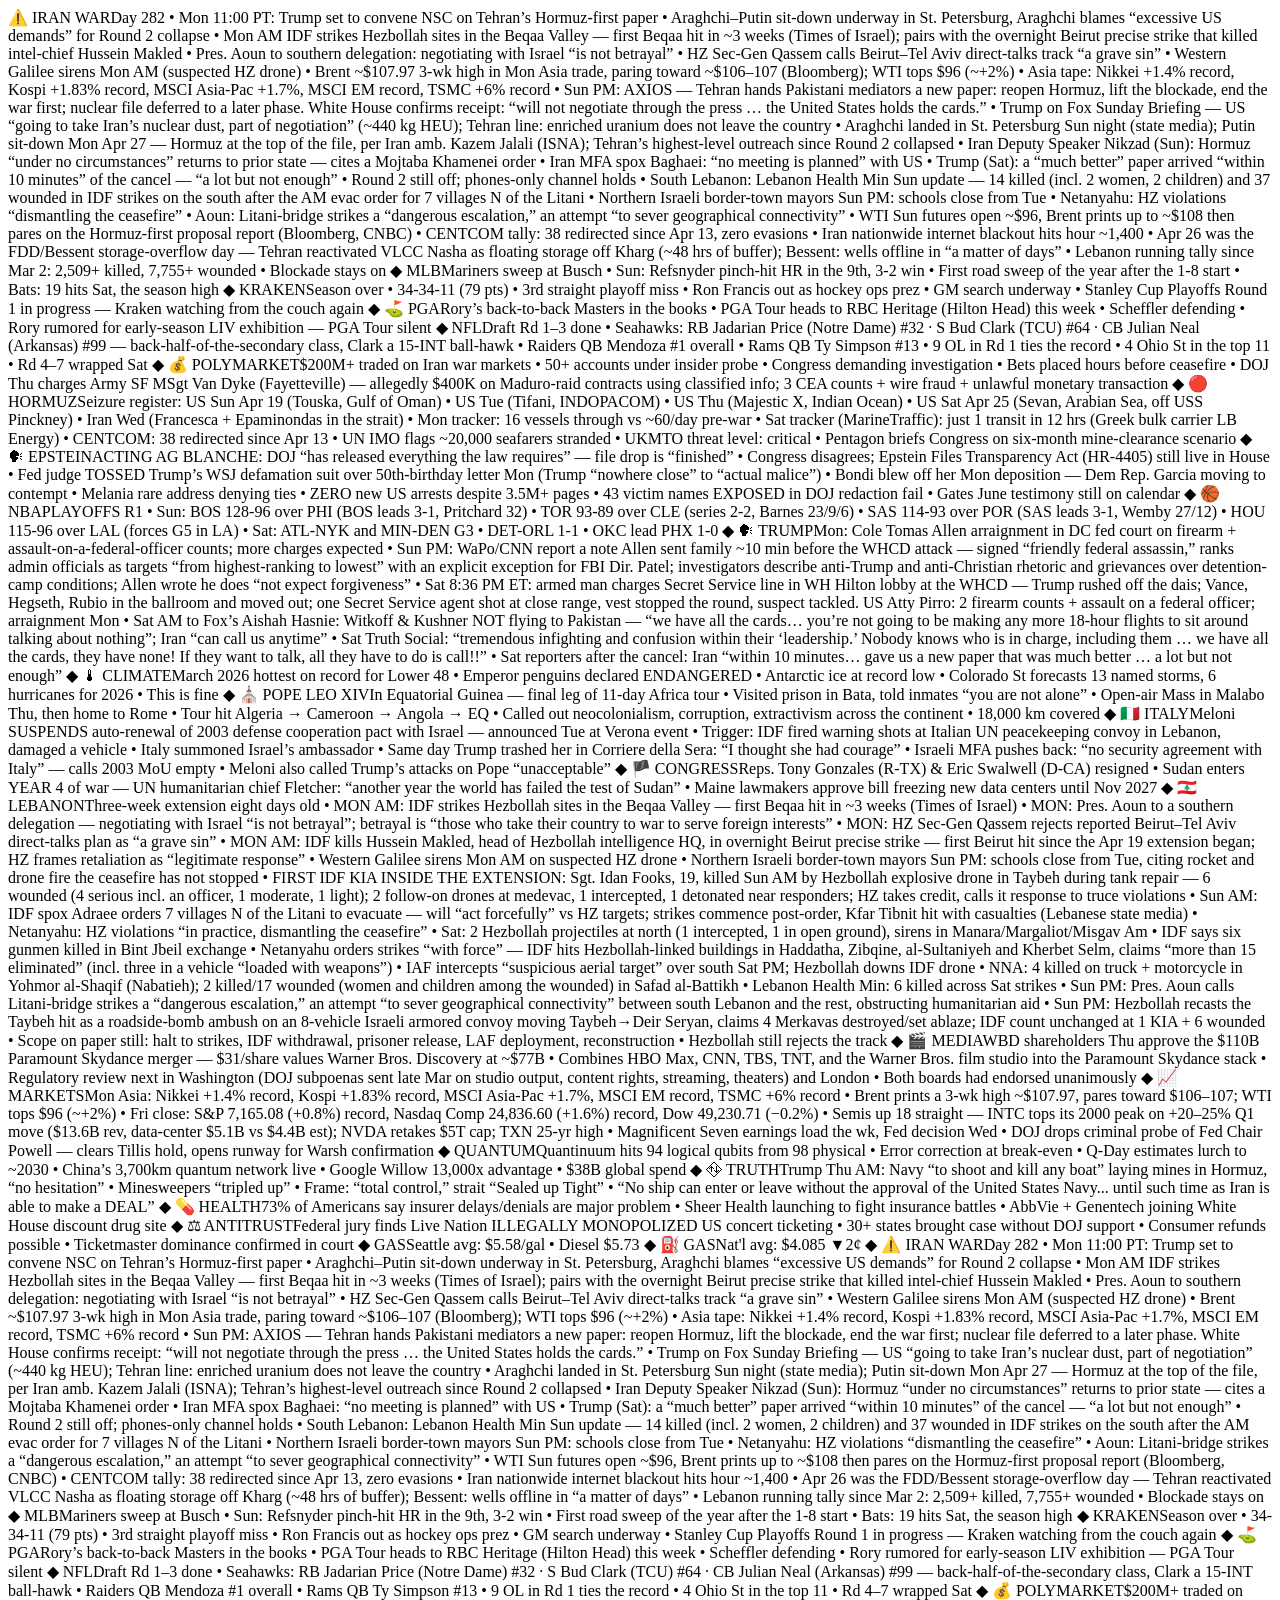
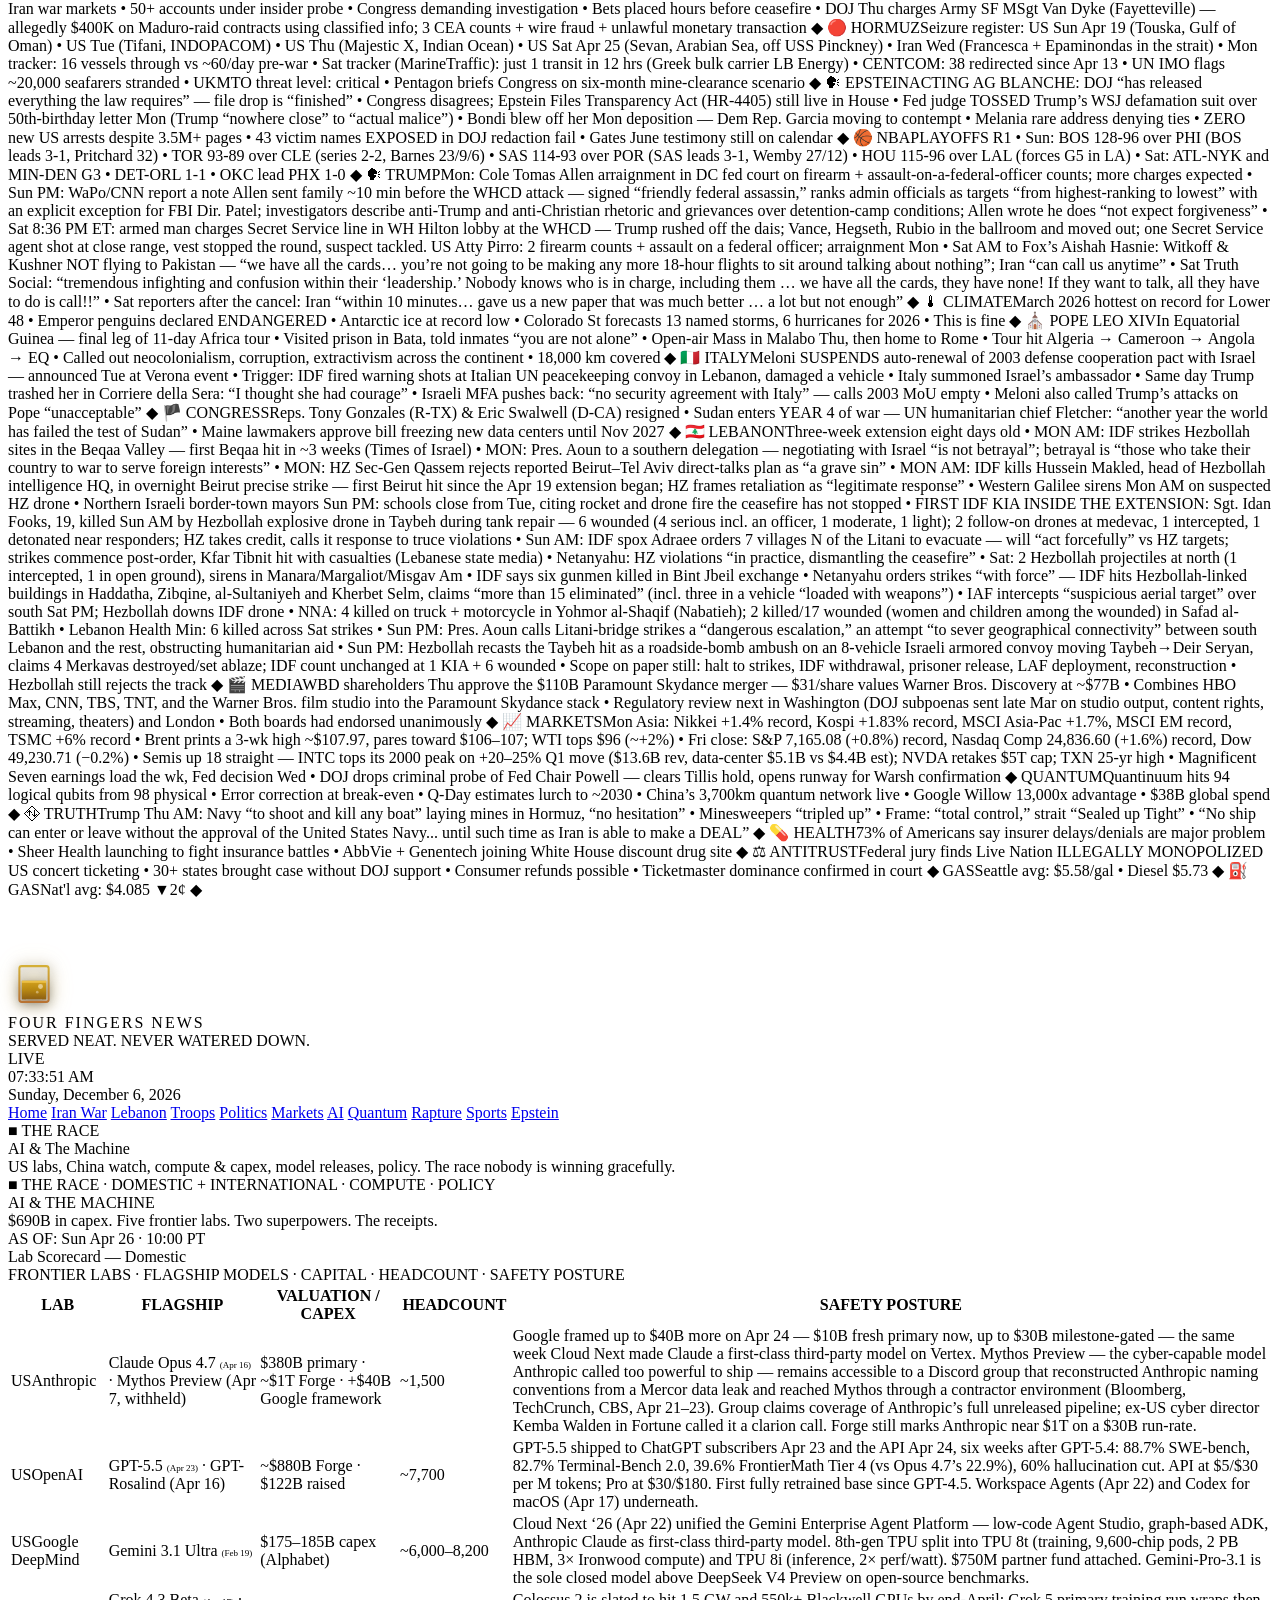
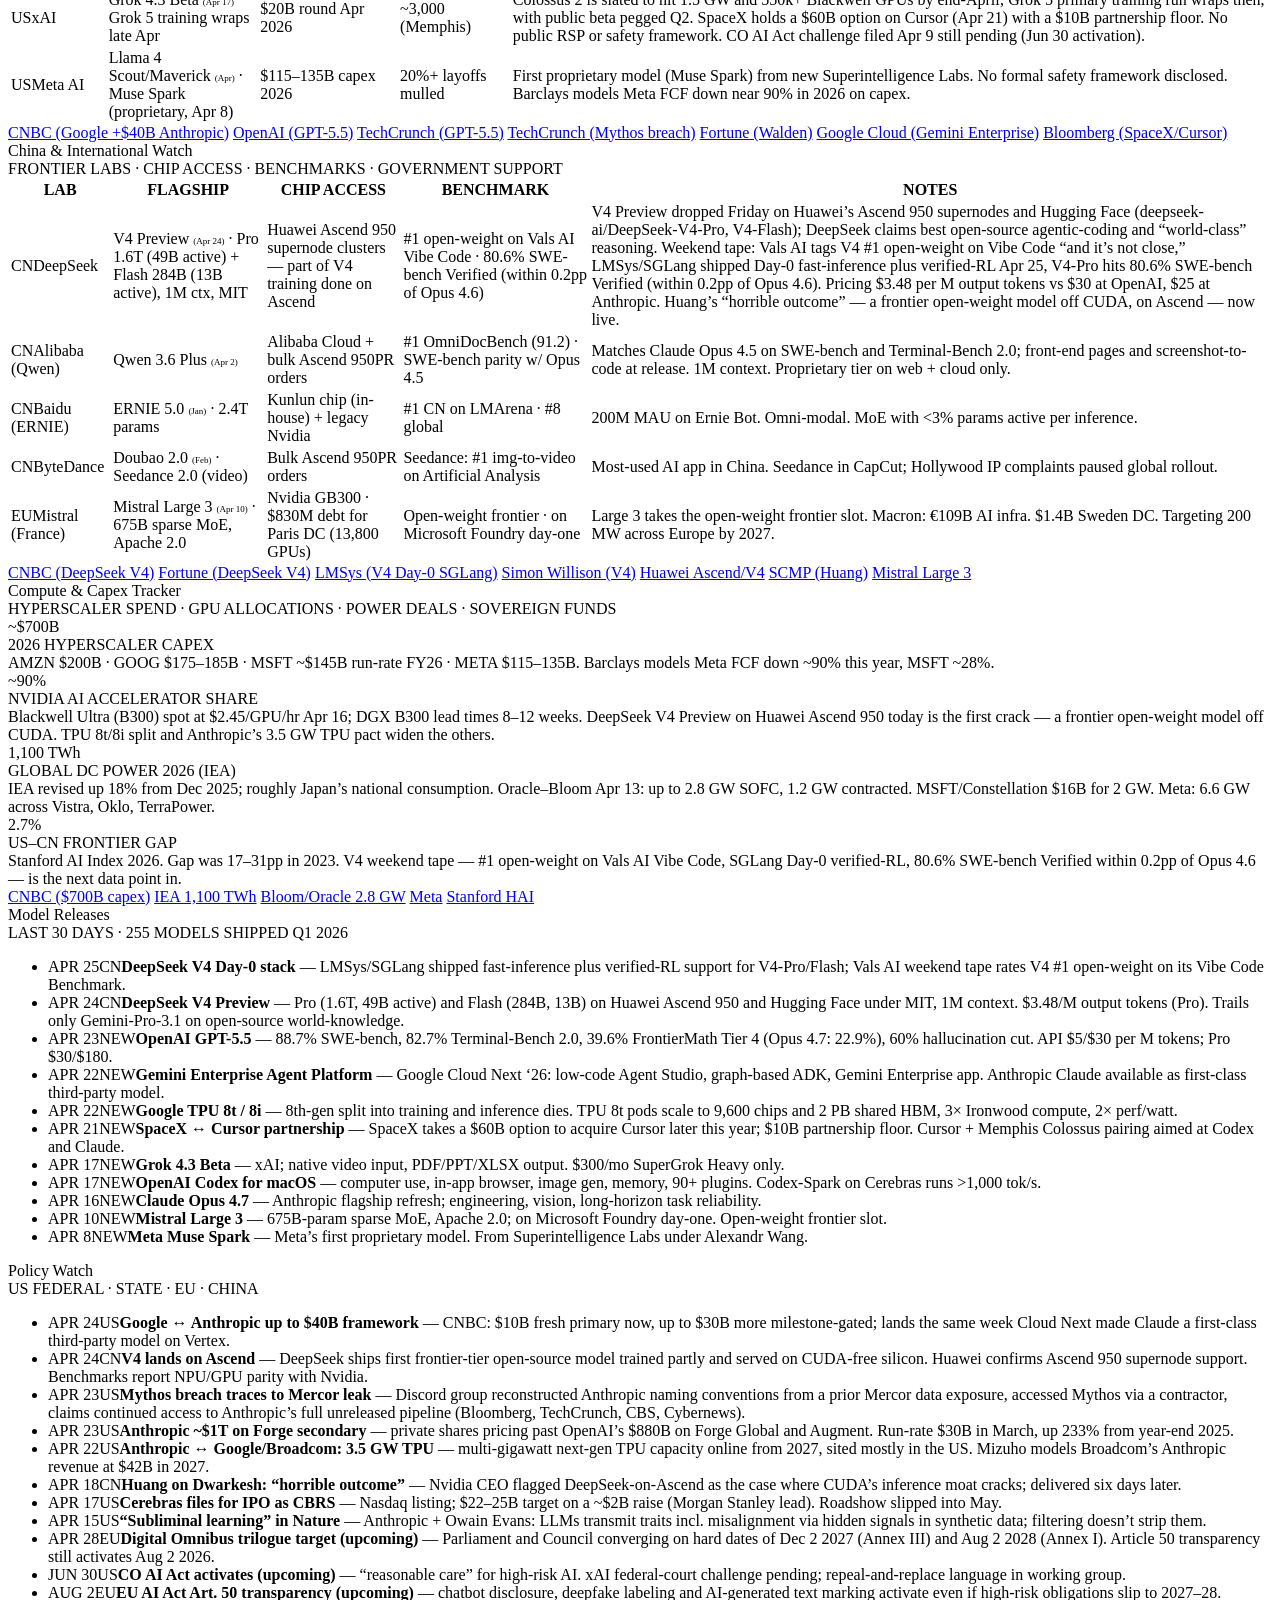
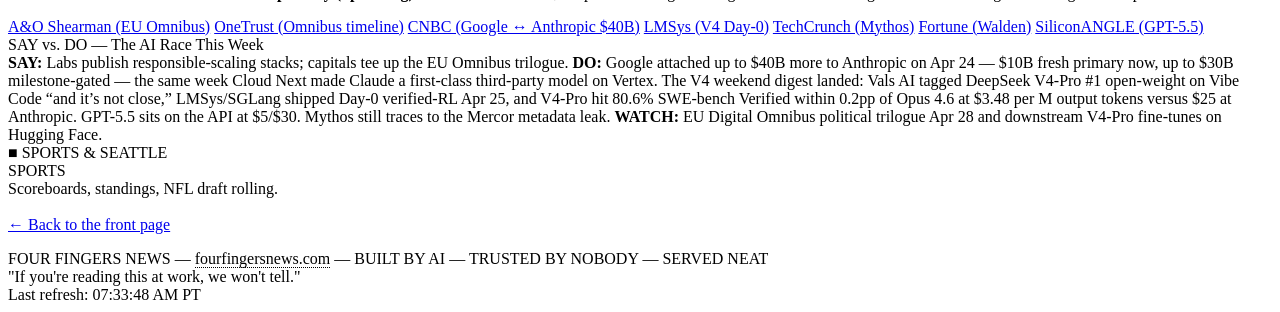
==== ai.html @ 8558b7ab "Add AI & The Machine page" ====
<!DOCTYPE html>
<html lang="en">
<head>
<meta charset="UTF-8">
<meta name="viewport" content="width=device-width, initial-scale=1.0">
<title>AI &amp; The Machine &mdash; Four Fingers News</title>
<meta name="description" content="AI tracker: US lab scorecard, China watch, compute & capex, model releases and policy.">
<meta name="theme-color" content="#0f1419">
<link rel="canonical" href="https://fourfingersnews.com/">
<meta property="og:type" content="website">
<meta property="og:site_name" content="Four Fingers News">
<meta property="og:title" content="AI &amp; The Machine &mdash; Four Fingers News">
<meta property="og:description" content="AI tracker: US lab scorecard, China watch, compute & capex, model releases and policy.">
<meta property="og:url" content="https://fourfingersnews.com/">
<meta name="twitter:card" content="summary_large_image">
<meta name="twitter:title" content="AI &amp; The Machine &mdash; Four Fingers News">
<meta name="twitter:description" content="AI tracker: US lab scorecard, China watch, compute & capex, model releases and policy.">
<link rel="icon" href="data:image/svg+xml,%3Csvg xmlns='http://www.w3.org/2000/svg' viewBox='0 0 64 64'%3E%3Crect x='14' y='10' width='36' height='44' rx='3' ry='3' fill='none' stroke='%23d4af37' stroke-width='3'/%3E%3Crect x='17' y='28' width='30' height='23' fill='%23b8860b' opacity='0.95'/%3E%3Crect x='17' y='28' width='30' height='3' fill='%23d4a017' opacity='0.9'/%3E%3Ccircle cx='40' cy='34' r='3' fill='%23fff8e7' opacity='0.55'/%3E%3C/svg%3E">
<link rel="stylesheet" href="assets/style.css">
</head>
<body class="light-mode">

<div class="chyron" id="chyronBar">
  <div class="chyron-track" id="chyronTrack">
    <span class="chyron-item"><span class="chyron-label">&#9888;&#65039; IRAN WAR</span>Day <span class="iran-day-count">59</span> &bull; Mon 11:00 PT: Trump set to convene NSC on Tehran&rsquo;s Hormuz-first paper &bull; Araghchi&ndash;Putin sit-down underway in St. Petersburg, Araghchi blames &ldquo;excessive US demands&rdquo; for Round 2 collapse &bull; Mon AM IDF strikes Hezbollah sites in the Beqaa Valley &mdash; first Beqaa hit in ~3 weeks (Times of Israel); pairs with the overnight Beirut precise strike that killed intel-chief Hussein Makled &bull; Pres. Aoun to southern delegation: negotiating with Israel &ldquo;is not betrayal&rdquo; &bull; HZ Sec-Gen Qassem calls Beirut&ndash;Tel Aviv direct-talks track &ldquo;a grave sin&rdquo; &bull; Western Galilee sirens Mon AM (suspected HZ drone) &bull; Brent ~$107.97 3-wk high in Mon Asia trade, paring toward ~$106&ndash;107 (Bloomberg); WTI tops $96 (~+2%) &bull; Asia tape: Nikkei +1.4% record, Kospi +1.83% record, MSCI Asia-Pac +1.7%, MSCI EM record, TSMC +6% record &bull; Sun PM: AXIOS &mdash; Tehran hands Pakistani mediators a new paper: reopen Hormuz, lift the blockade, end the war first; nuclear file deferred to a later phase. White House confirms receipt: &ldquo;will not negotiate through the press &hellip; the United States holds the cards.&rdquo; &bull; Trump on Fox Sunday Briefing &mdash; US &ldquo;going to take Iran&rsquo;s nuclear dust, part of negotiation&rdquo; (~440 kg HEU); Tehran line: enriched uranium does not leave the country &bull; Araghchi landed in St. Petersburg Sun night (state media); Putin sit-down Mon Apr 27 &mdash; Hormuz at the top of the file, per Iran amb. Kazem Jalali (ISNA); Tehran&rsquo;s highest-level outreach since Round 2 collapsed &bull; Iran Deputy Speaker Nikzad (Sun): Hormuz &ldquo;under no circumstances&rdquo; returns to prior state &mdash; cites a Mojtaba Khamenei order &bull; Iran MFA spox Baghaei: &ldquo;no meeting is planned&rdquo; with US &bull; Trump (Sat): a &ldquo;much better&rdquo; paper arrived &ldquo;within 10 minutes&rdquo; of the cancel &mdash; &ldquo;a lot but not enough&rdquo; &bull; Round 2 still off; phones-only channel holds &bull; South Lebanon: Lebanon Health Min Sun update &mdash; 14 killed (incl. 2 women, 2 children) and 37 wounded in IDF strikes on the south after the AM evac order for 7 villages N of the Litani &bull; Northern Israeli border-town mayors Sun PM: schools close from Tue &bull; Netanyahu: HZ violations &ldquo;dismantling the ceasefire&rdquo; &bull; Aoun: Litani-bridge strikes a &ldquo;dangerous escalation,&rdquo; an attempt &ldquo;to sever geographical connectivity&rdquo; &bull; WTI Sun futures open ~$96, Brent prints up to ~$108 then pares on the Hormuz-first proposal report (Bloomberg, CNBC) &bull; CENTCOM tally: 38 redirected since Apr 13, zero evasions &bull; Iran nationwide internet blackout hits hour ~1,400 &bull; Apr 26 was the FDD/Bessent storage-overflow day &mdash; Tehran reactivated VLCC Nasha as floating storage off Kharg (~48 hrs of buffer); Bessent: wells offline in &ldquo;a matter of days&rdquo; &bull; Lebanon running tally since Mar 2: 2,509+ killed, 7,755+ wounded &bull; Blockade stays on</span>
    <span class="chyron-sep">&#9670;</span>
    <span class="chyron-item"><span class="chyron-label">MLB</span><span class="chyronMLB">Mariners sweep at Busch &bull; Sun: Refsnyder pinch-hit HR in the 9th, 3-2 win &bull; First road sweep of the year after the 1-8 start &bull; Bats: 19 hits Sat, the season high</span></span>
    <span class="chyron-sep">&#9670;</span>
    <span class="chyron-item"><span class="chyronKraken"><span class="chyron-label">KRAKEN</span>Season over &bull; 34-34-11 (79 pts) &bull; 3rd straight playoff miss &bull; Ron Francis out as hockey ops prez &bull; GM search underway &bull; Stanley Cup Playoffs Round 1 in progress &mdash; Kraken watching from the couch again</span></span>
    <span class="chyron-sep">&#9670;</span>
    <span class="chyron-item"><span class="chyron-label">&#9971; PGA</span>Rory&rsquo;s back-to-back Masters in the books &bull; PGA Tour heads to RBC Heritage (Hilton Head) this week &bull; Scheffler defending &bull; Rory rumored for early-season LIV exhibition &mdash; PGA Tour silent</span>
    <span class="chyron-sep">&#9670;</span>
    <span class="chyron-item"><span class="chyron-label">NFL</span>Draft Rd 1&ndash;3 done &bull; Seahawks: RB Jadarian Price (Notre Dame) #32 &middot; S Bud Clark (TCU) #64 &middot; CB Julian Neal (Arkansas) #99 &mdash; back-half-of-the-secondary class, Clark a 15-INT ball-hawk &bull; Raiders QB Mendoza #1 overall &bull; Rams QB Ty Simpson #13 &bull; 9 OL in Rd 1 ties the record &bull; 4 Ohio St in the top 11 &bull; Rd 4&ndash;7 wrapped Sat</span>
    <span class="chyron-sep">&#9670;</span>
    <span class="chyron-item"><span class="chyron-label">&#128176; POLYMARKET</span>$200M+ traded on Iran war markets &bull; 50+ accounts under insider probe &bull; Congress demanding investigation &bull; Bets placed hours before ceasefire &bull; DOJ Thu charges Army SF MSgt Van Dyke (Fayetteville) &mdash; allegedly $400K on Maduro-raid contracts using classified info; 3 CEA counts + wire fraud + unlawful monetary transaction</span>
    <span class="chyron-sep">&#9670;</span>
    <span class="chyron-item"><span class="chyron-label">&#128308; HORMUZ</span>Seizure register: US Sun Apr 19 (Touska, Gulf of Oman) &bull; US Tue (Tifani, INDOPACOM) &bull; US Thu (Majestic X, Indian Ocean) &bull; US Sat Apr 25 (Sevan, Arabian Sea, off USS Pinckney) &bull; Iran Wed (Francesca + Epaminondas in the strait) &bull; Mon tracker: 16 vessels through vs ~60/day pre-war &bull; Sat tracker (MarineTraffic): just 1 transit in 12 hrs (Greek bulk carrier LB Energy) &bull; CENTCOM: 38 redirected since Apr 13 &bull; UN IMO flags ~20,000 seafarers stranded &bull; UKMTO threat level: critical &bull; Pentagon briefs Congress on six-month mine-clearance scenario</span>
    <span class="chyron-sep">&#9670;</span>
    <span class="chyron-item"><span class="chyron-label">&#128483; EPSTEIN</span>ACTING AG BLANCHE: DOJ &ldquo;has released everything the law requires&rdquo; &mdash; file drop is &ldquo;finished&rdquo; &bull; Congress disagrees; Epstein Files Transparency Act (HR-4405) still live in House &bull; Fed judge TOSSED Trump&rsquo;s WSJ defamation suit over 50th-birthday letter Mon (Trump &ldquo;nowhere close&rdquo; to &ldquo;actual malice&rdquo;) &bull; Bondi blew off her Mon deposition &mdash; Dem Rep. Garcia moving to contempt &bull; Melania rare address denying ties &bull; ZERO new US arrests despite 3.5M+ pages &bull; 43 victim names EXPOSED in DOJ redaction fail &bull; Gates June testimony still on calendar</span>
    <span class="chyron-sep">&#9670;</span>
    <span class="chyron-item"><span class="chyron-label">&#127936; NBA</span>PLAYOFFS R1 &bull; Sun: BOS 128-96 over PHI (BOS leads 3-1, Pritchard 32) &bull; TOR 93-89 over CLE (series 2-2, Barnes 23/9/6) &bull; SAS 114-93 over POR (SAS leads 3-1, Wemby 27/12) &bull; HOU 115-96 over LAL (forces G5 in LA) &bull; Sat: ATL-NYK and MIN-DEN G3 &bull; DET-ORL 1-1 &bull; OKC lead PHX 1-0</span>
    <span class="chyron-sep">&#9670;</span>
    <span class="chyron-item"><span class="chyron-label">&#128483; TRUMP</span>Mon: Cole Tomas Allen arraignment in DC fed court on firearm + assault-on-a-federal-officer counts; more charges expected &bull; Sun PM: WaPo/CNN report a note Allen sent family ~10 min before the WHCD attack &mdash; signed &ldquo;friendly federal assassin,&rdquo; ranks admin officials as targets &ldquo;from highest-ranking to lowest&rdquo; with an explicit exception for FBI Dir. Patel; investigators describe anti-Trump and anti-Christian rhetoric and grievances over detention-camp conditions; Allen wrote he does &ldquo;not expect forgiveness&rdquo; &bull; Sat 8:36 PM ET: armed man charges Secret Service line in WH Hilton lobby at the WHCD &mdash; Trump rushed off the dais; Vance, Hegseth, Rubio in the ballroom and moved out; one Secret Service agent shot at close range, vest stopped the round, suspect tackled. US Atty Pirro: 2 firearm counts + assault on a federal officer; arraignment Mon &bull; Sat AM to Fox&rsquo;s Aishah Hasnie: Witkoff &amp; Kushner NOT flying to Pakistan &mdash; &ldquo;we have all the cards&hellip; you&rsquo;re not going to be making any more 18-hour flights to sit around talking about nothing&rdquo;; Iran &ldquo;can call us anytime&rdquo; &bull; Sat Truth Social: &ldquo;tremendous infighting and confusion within their &lsquo;leadership.&rsquo; Nobody knows who is in charge, including them &hellip; we have all the cards, they have none! If they want to talk, all they have to do is call!!&rdquo; &bull; Sat reporters after the cancel: Iran &ldquo;within 10 minutes&hellip; gave us a new paper that was much better &hellip; a lot but not enough&rdquo;</span>
    <span class="chyron-sep">&#9670;</span>
    <span class="chyron-item"><span class="chyron-label">&#127777; CLIMATE</span>March 2026 hottest on record for Lower 48 &bull; Emperor penguins declared ENDANGERED &bull; Antarctic ice at record low &bull; Colorado St forecasts 13 named storms, 6 hurricanes for 2026 &bull; This is fine</span>
    <span class="chyron-sep">&#9670;</span>
    <span class="chyron-item"><span class="chyron-label">&#9962; POPE LEO XIV</span>In Equatorial Guinea &mdash; final leg of 11-day Africa tour &bull; Visited prison in Bata, told inmates &ldquo;you are not alone&rdquo; &bull; Open-air Mass in Malabo Thu, then home to Rome &bull; Tour hit Algeria &rarr; Cameroon &rarr; Angola &rarr; EQ &bull; Called out neocolonialism, corruption, extractivism across the continent &bull; 18,000 km covered</span>
    <span class="chyron-sep">&#9670;</span>
    <span class="chyron-item"><span class="chyron-label">&#127470;&#127481; ITALY</span>Meloni SUSPENDS auto-renewal of 2003 defense cooperation pact with Israel &mdash; announced Tue at Verona event &bull; Trigger: IDF fired warning shots at Italian UN peacekeeping convoy in Lebanon, damaged a vehicle &bull; Italy summoned Israel&rsquo;s ambassador &bull; Same day Trump trashed her in Corriere della Sera: &ldquo;I thought she had courage&rdquo; &bull; Israeli MFA pushes back: &ldquo;no security agreement with Italy&rdquo; &mdash; calls 2003 MoU empty &bull; Meloni also called Trump&rsquo;s attacks on Pope &ldquo;unacceptable&rdquo;</span>
    <span class="chyron-sep">&#9670;</span>
    <span class="chyron-item"><span class="chyron-label">&#127988;&#65039; CONGRESS</span>Reps. Tony Gonzales (R-TX) &amp; Eric Swalwell (D-CA) resigned &bull; Sudan enters YEAR 4 of war &mdash; UN humanitarian chief Fletcher: &ldquo;another year the world has failed the test of Sudan&rdquo; &bull; Maine lawmakers approve bill freezing new data centers until Nov 2027</span>
    <span class="chyron-sep">&#9670;</span>
    <span class="chyron-item"><span class="chyron-label">&#127473;&#127463; LEBANON</span>Three-week extension eight days old &bull; MON AM: IDF strikes Hezbollah sites in the Beqaa Valley &mdash; first Beqaa hit in ~3 weeks (Times of Israel) &bull; MON: Pres. Aoun to a southern delegation &mdash; negotiating with Israel &ldquo;is not betrayal&rdquo;; betrayal is &ldquo;those who take their country to war to serve foreign interests&rdquo; &bull; MON: HZ Sec-Gen Qassem rejects reported Beirut&ndash;Tel Aviv direct-talks plan as &ldquo;a grave sin&rdquo; &bull; MON AM: IDF kills Hussein Makled, head of Hezbollah intelligence HQ, in overnight Beirut precise strike &mdash; first Beirut hit since the Apr 19 extension began; HZ frames retaliation as &ldquo;legitimate response&rdquo; &bull; Western Galilee sirens Mon AM on suspected HZ drone &bull; Northern Israeli border-town mayors Sun PM: schools close from Tue, citing rocket and drone fire the ceasefire has not stopped &bull; FIRST IDF KIA INSIDE THE EXTENSION: Sgt. Idan Fooks, 19, killed Sun AM by Hezbollah explosive drone in Taybeh during tank repair &mdash; 6 wounded (4 serious incl. an officer, 1 moderate, 1 light); 2 follow-on drones at medevac, 1 intercepted, 1 detonated near responders; HZ takes credit, calls it response to truce violations &bull; Sun AM: IDF spox Adraee orders 7 villages N of the Litani to evacuate &mdash; will &ldquo;act forcefully&rdquo; vs HZ targets; strikes commence post-order, Kfar Tibnit hit with casualties (Lebanese state media) &bull; Netanyahu: HZ violations &ldquo;in practice, dismantling the ceasefire&rdquo; &bull; Sat: 2 Hezbollah projectiles at north (1 intercepted, 1 in open ground), sirens in Manara/Margaliot/Misgav Am &bull; IDF says six gunmen killed in Bint Jbeil exchange &bull; Netanyahu orders strikes &ldquo;with force&rdquo; &mdash; IDF hits Hezbollah-linked buildings in Haddatha, Zibqine, al-Sultaniyeh and Kherbet Selm, claims &ldquo;more than 15 eliminated&rdquo; (incl. three in a vehicle &ldquo;loaded with weapons&rdquo;) &bull; IAF intercepts &ldquo;suspicious aerial target&rdquo; over south Sat PM; Hezbollah downs IDF drone &bull; NNA: 4 killed on truck + motorcycle in Yohmor al-Shaqif (Nabatieh); 2 killed/17 wounded (women and children among the wounded) in Safad al-Battikh &bull; Lebanon Health Min: 6 killed across Sat strikes &bull; Sun PM: Pres. Aoun calls Litani-bridge strikes a &ldquo;dangerous escalation,&rdquo; an attempt &ldquo;to sever geographical connectivity&rdquo; between south Lebanon and the rest, obstructing humanitarian aid &bull; Sun PM: Hezbollah recasts the Taybeh hit as a roadside-bomb ambush on an 8-vehicle Israeli armored convoy moving Taybeh&rarr;Deir Seryan, claims 4 Merkavas destroyed/set ablaze; IDF count unchanged at 1 KIA + 6 wounded &bull; Scope on paper still: halt to strikes, IDF withdrawal, prisoner release, LAF deployment, reconstruction &bull; Hezbollah still rejects the track</span>
    <span class="chyron-sep">&#9670;</span>
    <span class="chyron-item"><span class="chyron-label">&#127916;&#65039; MEDIA</span>WBD shareholders Thu approve the $110B Paramount Skydance merger &mdash; $31/share values Warner Bros. Discovery at ~$77B &bull; Combines HBO Max, CNN, TBS, TNT, and the Warner Bros. film studio into the Paramount Skydance stack &bull; Regulatory review next in Washington (DOJ subpoenas sent late Mar on studio output, content rights, streaming, theaters) and London &bull; Both boards had endorsed unanimously</span>
    <span class="chyron-sep">&#9670;</span>
    <span class="chyron-item"><span class="chyron-label">&#128200; MARKETS</span>Mon Asia: Nikkei +1.4% record, Kospi +1.83% record, MSCI Asia-Pac +1.7%, MSCI EM record, TSMC +6% record &bull; Brent prints a 3-wk high ~$107.97, pares toward $106&ndash;107; WTI tops $96 (~+2%) &bull; Fri close: S&amp;P 7,165.08 (+0.8%) record, Nasdaq Comp 24,836.60 (+1.6%) record, Dow 49,230.71 (&minus;0.2%) &bull; Semis up 18 straight &mdash; INTC tops its 2000 peak on +20&ndash;25% Q1 move ($13.6B rev, data-center $5.1B vs $4.4B est); NVDA retakes $5T cap; TXN 25-yr high &bull; Magnificent Seven earnings load the wk, Fed decision Wed &bull; DOJ drops criminal probe of Fed Chair Powell &mdash; clears Tillis hold, opens runway for Warsh confirmation</span>
    <span class="chyron-sep">&#9670;</span>
    <span class="chyron-item"><span class="chyron-label">QUANTUM</span>Quantinuum hits 94 logical qubits from 98 physical &bull; Error correction at break-even &bull; Q-Day estimates lurch to ~2030 &bull; China&rsquo;s 3,700km quantum network live &bull; Google Willow 13,000x advantage &bull; $38B global spend</span>
    <span class="chyron-sep">&#9670;</span>
    <span class="chyron-item"><span class="chyron-label">&#9943;&#65039; TRUTH</span>Trump Thu AM: Navy &ldquo;to shoot and kill any boat&rdquo; laying mines in Hormuz, &ldquo;no hesitation&rdquo; &bull; Minesweepers &ldquo;tripled up&rdquo; &bull; Frame: &ldquo;total control,&rdquo; strait &ldquo;Sealed up Tight&rdquo; &bull; &ldquo;No ship can enter or leave without the approval of the United States Navy... until such time as Iran is able to make a DEAL&rdquo;</span>
    <span class="chyron-sep">&#9670;</span>
    <span class="chyron-item"><span class="chyron-label">&#128138; HEALTH</span>73% of Americans say insurer delays/denials are major problem &bull; Sheer Health launching to fight insurance battles &bull; AbbVie + Genentech joining White House discount drug site</span>
    <span class="chyron-sep">&#9670;</span>
    <span class="chyron-item"><span class="chyron-label">&#9878; ANTITRUST</span>Federal jury finds Live Nation ILLEGALLY MONOPOLIZED US concert ticketing &bull; 30+ states brought case without DOJ support &bull; Consumer refunds possible &bull; Ticketmaster dominance confirmed in court</span>
    <span class="chyron-sep">&#9670;</span>
    <span class="chyron-item"><span class="chyron-label">GAS</span><span id="chyronGas1">Seattle avg: loading...</span></span>
    <span class="chyron-sep">&#9670;</span>
    <span class="chyron-item"><span class="chyron-label">&#9981; GAS</span><span id="chyronGasNatl">Nat'l avg: loading...</span></span>
    <span class="chyron-sep">&#9670;</span>
    <span class="chyron-item"><span class="chyron-label">&#9888;&#65039; IRAN WAR</span>Day <span class="iran-day-count">59</span> &bull; Mon 11:00 PT: Trump set to convene NSC on Tehran&rsquo;s Hormuz-first paper &bull; Araghchi&ndash;Putin sit-down underway in St. Petersburg, Araghchi blames &ldquo;excessive US demands&rdquo; for Round 2 collapse &bull; Mon AM IDF strikes Hezbollah sites in the Beqaa Valley &mdash; first Beqaa hit in ~3 weeks (Times of Israel); pairs with the overnight Beirut precise strike that killed intel-chief Hussein Makled &bull; Pres. Aoun to southern delegation: negotiating with Israel &ldquo;is not betrayal&rdquo; &bull; HZ Sec-Gen Qassem calls Beirut&ndash;Tel Aviv direct-talks track &ldquo;a grave sin&rdquo; &bull; Western Galilee sirens Mon AM (suspected HZ drone) &bull; Brent ~$107.97 3-wk high in Mon Asia trade, paring toward ~$106&ndash;107 (Bloomberg); WTI tops $96 (~+2%) &bull; Asia tape: Nikkei +1.4% record, Kospi +1.83% record, MSCI Asia-Pac +1.7%, MSCI EM record, TSMC +6% record &bull; Sun PM: AXIOS &mdash; Tehran hands Pakistani mediators a new paper: reopen Hormuz, lift the blockade, end the war first; nuclear file deferred to a later phase. White House confirms receipt: &ldquo;will not negotiate through the press &hellip; the United States holds the cards.&rdquo; &bull; Trump on Fox Sunday Briefing &mdash; US &ldquo;going to take Iran&rsquo;s nuclear dust, part of negotiation&rdquo; (~440 kg HEU); Tehran line: enriched uranium does not leave the country &bull; Araghchi landed in St. Petersburg Sun night (state media); Putin sit-down Mon Apr 27 &mdash; Hormuz at the top of the file, per Iran amb. Kazem Jalali (ISNA); Tehran&rsquo;s highest-level outreach since Round 2 collapsed &bull; Iran Deputy Speaker Nikzad (Sun): Hormuz &ldquo;under no circumstances&rdquo; returns to prior state &mdash; cites a Mojtaba Khamenei order &bull; Iran MFA spox Baghaei: &ldquo;no meeting is planned&rdquo; with US &bull; Trump (Sat): a &ldquo;much better&rdquo; paper arrived &ldquo;within 10 minutes&rdquo; of the cancel &mdash; &ldquo;a lot but not enough&rdquo; &bull; Round 2 still off; phones-only channel holds &bull; South Lebanon: Lebanon Health Min Sun update &mdash; 14 killed (incl. 2 women, 2 children) and 37 wounded in IDF strikes on the south after the AM evac order for 7 villages N of the Litani &bull; Northern Israeli border-town mayors Sun PM: schools close from Tue &bull; Netanyahu: HZ violations &ldquo;dismantling the ceasefire&rdquo; &bull; Aoun: Litani-bridge strikes a &ldquo;dangerous escalation,&rdquo; an attempt &ldquo;to sever geographical connectivity&rdquo; &bull; WTI Sun futures open ~$96, Brent prints up to ~$108 then pares on the Hormuz-first proposal report (Bloomberg, CNBC) &bull; CENTCOM tally: 38 redirected since Apr 13, zero evasions &bull; Iran nationwide internet blackout hits hour ~1,400 &bull; Apr 26 was the FDD/Bessent storage-overflow day &mdash; Tehran reactivated VLCC Nasha as floating storage off Kharg (~48 hrs of buffer); Bessent: wells offline in &ldquo;a matter of days&rdquo; &bull; Lebanon running tally since Mar 2: 2,509+ killed, 7,755+ wounded &bull; Blockade stays on</span>
    <span class="chyron-sep">&#9670;</span>
    <span class="chyron-item"><span class="chyron-label">MLB</span><span class="chyronMLB">Mariners sweep at Busch &bull; Sun: Refsnyder pinch-hit HR in the 9th, 3-2 win &bull; First road sweep of the year after the 1-8 start &bull; Bats: 19 hits Sat, the season high</span></span>
    <span class="chyron-sep">&#9670;</span>
    <span class="chyron-item"><span class="chyronKraken"><span class="chyron-label">KRAKEN</span>Season over &bull; 34-34-11 (79 pts) &bull; 3rd straight playoff miss &bull; Ron Francis out as hockey ops prez &bull; GM search underway &bull; Stanley Cup Playoffs Round 1 in progress &mdash; Kraken watching from the couch again</span></span>
    <span class="chyron-sep">&#9670;</span>
    <span class="chyron-item"><span class="chyron-label">&#9971; PGA</span>Rory&rsquo;s back-to-back Masters in the books &bull; PGA Tour heads to RBC Heritage (Hilton Head) this week &bull; Scheffler defending &bull; Rory rumored for early-season LIV exhibition &mdash; PGA Tour silent</span>
    <span class="chyron-sep">&#9670;</span>
    <span class="chyron-item"><span class="chyron-label">NFL</span>Draft Rd 1&ndash;3 done &bull; Seahawks: RB Jadarian Price (Notre Dame) #32 &middot; S Bud Clark (TCU) #64 &middot; CB Julian Neal (Arkansas) #99 &mdash; back-half-of-the-secondary class, Clark a 15-INT ball-hawk &bull; Raiders QB Mendoza #1 overall &bull; Rams QB Ty Simpson #13 &bull; 9 OL in Rd 1 ties the record &bull; 4 Ohio St in the top 11 &bull; Rd 4&ndash;7 wrapped Sat</span>
    <span class="chyron-sep">&#9670;</span>
    <span class="chyron-item"><span class="chyron-label">&#128176; POLYMARKET</span>$200M+ traded on Iran war markets &bull; 50+ accounts under insider probe &bull; Congress demanding investigation &bull; Bets placed hours before ceasefire &bull; DOJ Thu charges Army SF MSgt Van Dyke (Fayetteville) &mdash; allegedly $400K on Maduro-raid contracts using classified info; 3 CEA counts + wire fraud + unlawful monetary transaction</span>
    <span class="chyron-sep">&#9670;</span>
    <span class="chyron-item"><span class="chyron-label">&#128308; HORMUZ</span>Seizure register: US Sun Apr 19 (Touska, Gulf of Oman) &bull; US Tue (Tifani, INDOPACOM) &bull; US Thu (Majestic X, Indian Ocean) &bull; US Sat Apr 25 (Sevan, Arabian Sea, off USS Pinckney) &bull; Iran Wed (Francesca + Epaminondas in the strait) &bull; Mon tracker: 16 vessels through vs ~60/day pre-war &bull; Sat tracker (MarineTraffic): just 1 transit in 12 hrs (Greek bulk carrier LB Energy) &bull; CENTCOM: 38 redirected since Apr 13 &bull; UN IMO flags ~20,000 seafarers stranded &bull; UKMTO threat level: critical &bull; Pentagon briefs Congress on six-month mine-clearance scenario</span>
    <span class="chyron-sep">&#9670;</span>
    <span class="chyron-item"><span class="chyron-label">&#128483; EPSTEIN</span>ACTING AG BLANCHE: DOJ &ldquo;has released everything the law requires&rdquo; &mdash; file drop is &ldquo;finished&rdquo; &bull; Congress disagrees; Epstein Files Transparency Act (HR-4405) still live in House &bull; Fed judge TOSSED Trump&rsquo;s WSJ defamation suit over 50th-birthday letter Mon (Trump &ldquo;nowhere close&rdquo; to &ldquo;actual malice&rdquo;) &bull; Bondi blew off her Mon deposition &mdash; Dem Rep. Garcia moving to contempt &bull; Melania rare address denying ties &bull; ZERO new US arrests despite 3.5M+ pages &bull; 43 victim names EXPOSED in DOJ redaction fail &bull; Gates June testimony still on calendar</span>
    <span class="chyron-sep">&#9670;</span>
    <span class="chyron-item"><span class="chyron-label">&#127936; NBA</span>PLAYOFFS R1 &bull; Sun: BOS 128-96 over PHI (BOS leads 3-1, Pritchard 32) &bull; TOR 93-89 over CLE (series 2-2, Barnes 23/9/6) &bull; SAS 114-93 over POR (SAS leads 3-1, Wemby 27/12) &bull; HOU 115-96 over LAL (forces G5 in LA) &bull; Sat: ATL-NYK and MIN-DEN G3 &bull; DET-ORL 1-1 &bull; OKC lead PHX 1-0</span>
    <span class="chyron-sep">&#9670;</span>
    <span class="chyron-item"><span class="chyron-label">&#128483; TRUMP</span>Mon: Cole Tomas Allen arraignment in DC fed court on firearm + assault-on-a-federal-officer counts; more charges expected &bull; Sun PM: WaPo/CNN report a note Allen sent family ~10 min before the WHCD attack &mdash; signed &ldquo;friendly federal assassin,&rdquo; ranks admin officials as targets &ldquo;from highest-ranking to lowest&rdquo; with an explicit exception for FBI Dir. Patel; investigators describe anti-Trump and anti-Christian rhetoric and grievances over detention-camp conditions; Allen wrote he does &ldquo;not expect forgiveness&rdquo; &bull; Sat 8:36 PM ET: armed man charges Secret Service line in WH Hilton lobby at the WHCD &mdash; Trump rushed off the dais; Vance, Hegseth, Rubio in the ballroom and moved out; one Secret Service agent shot at close range, vest stopped the round, suspect tackled. US Atty Pirro: 2 firearm counts + assault on a federal officer; arraignment Mon &bull; Sat AM to Fox&rsquo;s Aishah Hasnie: Witkoff &amp; Kushner NOT flying to Pakistan &mdash; &ldquo;we have all the cards&hellip; you&rsquo;re not going to be making any more 18-hour flights to sit around talking about nothing&rdquo;; Iran &ldquo;can call us anytime&rdquo; &bull; Sat Truth Social: &ldquo;tremendous infighting and confusion within their &lsquo;leadership.&rsquo; Nobody knows who is in charge, including them &hellip; we have all the cards, they have none! If they want to talk, all they have to do is call!!&rdquo; &bull; Sat reporters after the cancel: Iran &ldquo;within 10 minutes&hellip; gave us a new paper that was much better &hellip; a lot but not enough&rdquo;</span>
    <span class="chyron-sep">&#9670;</span>
    <span class="chyron-item"><span class="chyron-label">&#127777; CLIMATE</span>March 2026 hottest on record for Lower 48 &bull; Emperor penguins declared ENDANGERED &bull; Antarctic ice at record low &bull; Colorado St forecasts 13 named storms, 6 hurricanes for 2026 &bull; This is fine</span>
    <span class="chyron-sep">&#9670;</span>
    <span class="chyron-item"><span class="chyron-label">&#9962; POPE LEO XIV</span>In Equatorial Guinea &mdash; final leg of 11-day Africa tour &bull; Visited prison in Bata, told inmates &ldquo;you are not alone&rdquo; &bull; Open-air Mass in Malabo Thu, then home to Rome &bull; Tour hit Algeria &rarr; Cameroon &rarr; Angola &rarr; EQ &bull; Called out neocolonialism, corruption, extractivism across the continent &bull; 18,000 km covered</span>
    <span class="chyron-sep">&#9670;</span>
    <span class="chyron-item"><span class="chyron-label">&#127470;&#127481; ITALY</span>Meloni SUSPENDS auto-renewal of 2003 defense cooperation pact with Israel &mdash; announced Tue at Verona event &bull; Trigger: IDF fired warning shots at Italian UN peacekeeping convoy in Lebanon, damaged a vehicle &bull; Italy summoned Israel&rsquo;s ambassador &bull; Same day Trump trashed her in Corriere della Sera: &ldquo;I thought she had courage&rdquo; &bull; Israeli MFA pushes back: &ldquo;no security agreement with Italy&rdquo; &mdash; calls 2003 MoU empty &bull; Meloni also called Trump&rsquo;s attacks on Pope &ldquo;unacceptable&rdquo;</span>
    <span class="chyron-sep">&#9670;</span>
    <span class="chyron-item"><span class="chyron-label">&#127988;&#65039; CONGRESS</span>Reps. Tony Gonzales (R-TX) &amp; Eric Swalwell (D-CA) resigned &bull; Sudan enters YEAR 4 of war &mdash; UN humanitarian chief Fletcher: &ldquo;another year the world has failed the test of Sudan&rdquo; &bull; Maine lawmakers approve bill freezing new data centers until Nov 2027</span>
    <span class="chyron-sep">&#9670;</span>
    <span class="chyron-item"><span class="chyron-label">&#127473;&#127463; LEBANON</span>Three-week extension eight days old &bull; MON AM: IDF strikes Hezbollah sites in the Beqaa Valley &mdash; first Beqaa hit in ~3 weeks (Times of Israel) &bull; MON: Pres. Aoun to a southern delegation &mdash; negotiating with Israel &ldquo;is not betrayal&rdquo;; betrayal is &ldquo;those who take their country to war to serve foreign interests&rdquo; &bull; MON: HZ Sec-Gen Qassem rejects reported Beirut&ndash;Tel Aviv direct-talks plan as &ldquo;a grave sin&rdquo; &bull; MON AM: IDF kills Hussein Makled, head of Hezbollah intelligence HQ, in overnight Beirut precise strike &mdash; first Beirut hit since the Apr 19 extension began; HZ frames retaliation as &ldquo;legitimate response&rdquo; &bull; Western Galilee sirens Mon AM on suspected HZ drone &bull; Northern Israeli border-town mayors Sun PM: schools close from Tue, citing rocket and drone fire the ceasefire has not stopped &bull; FIRST IDF KIA INSIDE THE EXTENSION: Sgt. Idan Fooks, 19, killed Sun AM by Hezbollah explosive drone in Taybeh during tank repair &mdash; 6 wounded (4 serious incl. an officer, 1 moderate, 1 light); 2 follow-on drones at medevac, 1 intercepted, 1 detonated near responders; HZ takes credit, calls it response to truce violations &bull; Sun AM: IDF spox Adraee orders 7 villages N of the Litani to evacuate &mdash; will &ldquo;act forcefully&rdquo; vs HZ targets; strikes commence post-order, Kfar Tibnit hit with casualties (Lebanese state media) &bull; Netanyahu: HZ violations &ldquo;in practice, dismantling the ceasefire&rdquo; &bull; Sat: 2 Hezbollah projectiles at north (1 intercepted, 1 in open ground), sirens in Manara/Margaliot/Misgav Am &bull; IDF says six gunmen killed in Bint Jbeil exchange &bull; Netanyahu orders strikes &ldquo;with force&rdquo; &mdash; IDF hits Hezbollah-linked buildings in Haddatha, Zibqine, al-Sultaniyeh and Kherbet Selm, claims &ldquo;more than 15 eliminated&rdquo; (incl. three in a vehicle &ldquo;loaded with weapons&rdquo;) &bull; IAF intercepts &ldquo;suspicious aerial target&rdquo; over south Sat PM; Hezbollah downs IDF drone &bull; NNA: 4 killed on truck + motorcycle in Yohmor al-Shaqif (Nabatieh); 2 killed/17 wounded (women and children among the wounded) in Safad al-Battikh &bull; Lebanon Health Min: 6 killed across Sat strikes &bull; Sun PM: Pres. Aoun calls Litani-bridge strikes a &ldquo;dangerous escalation,&rdquo; an attempt &ldquo;to sever geographical connectivity&rdquo; between south Lebanon and the rest, obstructing humanitarian aid &bull; Sun PM: Hezbollah recasts the Taybeh hit as a roadside-bomb ambush on an 8-vehicle Israeli armored convoy moving Taybeh&rarr;Deir Seryan, claims 4 Merkavas destroyed/set ablaze; IDF count unchanged at 1 KIA + 6 wounded &bull; Scope on paper still: halt to strikes, IDF withdrawal, prisoner release, LAF deployment, reconstruction &bull; Hezbollah still rejects the track</span>
    <span class="chyron-sep">&#9670;</span>
    <span class="chyron-item"><span class="chyron-label">&#127916;&#65039; MEDIA</span>WBD shareholders Thu approve the $110B Paramount Skydance merger &mdash; $31/share values Warner Bros. Discovery at ~$77B &bull; Combines HBO Max, CNN, TBS, TNT, and the Warner Bros. film studio into the Paramount Skydance stack &bull; Regulatory review next in Washington (DOJ subpoenas sent late Mar on studio output, content rights, streaming, theaters) and London &bull; Both boards had endorsed unanimously</span>
    <span class="chyron-sep">&#9670;</span>
    <span class="chyron-item"><span class="chyron-label">&#128200; MARKETS</span>Mon Asia: Nikkei +1.4% record, Kospi +1.83% record, MSCI Asia-Pac +1.7%, MSCI EM record, TSMC +6% record &bull; Brent prints a 3-wk high ~$107.97, pares toward $106&ndash;107; WTI tops $96 (~+2%) &bull; Fri close: S&amp;P 7,165.08 (+0.8%) record, Nasdaq Comp 24,836.60 (+1.6%) record, Dow 49,230.71 (&minus;0.2%) &bull; Semis up 18 straight &mdash; INTC tops its 2000 peak on +20&ndash;25% Q1 move ($13.6B rev, data-center $5.1B vs $4.4B est); NVDA retakes $5T cap; TXN 25-yr high &bull; Magnificent Seven earnings load the wk, Fed decision Wed &bull; DOJ drops criminal probe of Fed Chair Powell &mdash; clears Tillis hold, opens runway for Warsh confirmation</span>
    <span class="chyron-sep">&#9670;</span>
    <span class="chyron-item"><span class="chyron-label">QUANTUM</span>Quantinuum hits 94 logical qubits from 98 physical &bull; Error correction at break-even &bull; Q-Day estimates lurch to ~2030 &bull; China&rsquo;s 3,700km quantum network live &bull; Google Willow 13,000x advantage &bull; $38B global spend</span>
    <span class="chyron-sep">&#9670;</span>
    <span class="chyron-item"><span class="chyron-label">&#9943;&#65039; TRUTH</span>Trump Thu AM: Navy &ldquo;to shoot and kill any boat&rdquo; laying mines in Hormuz, &ldquo;no hesitation&rdquo; &bull; Minesweepers &ldquo;tripled up&rdquo; &bull; Frame: &ldquo;total control,&rdquo; strait &ldquo;Sealed up Tight&rdquo; &bull; &ldquo;No ship can enter or leave without the approval of the United States Navy... until such time as Iran is able to make a DEAL&rdquo;</span>
    <span class="chyron-sep">&#9670;</span>
    <span class="chyron-item"><span class="chyron-label">&#128138; HEALTH</span>73% of Americans say insurer delays/denials are major problem &bull; Sheer Health launching to fight insurance battles &bull; AbbVie + Genentech joining White House discount drug site</span>
    <span class="chyron-sep">&#9670;</span>
    <span class="chyron-item"><span class="chyron-label">&#9878; ANTITRUST</span>Federal jury finds Live Nation ILLEGALLY MONOPOLIZED US concert ticketing &bull; 30+ states brought case without DOJ support &bull; Consumer refunds possible &bull; Ticketmaster dominance confirmed in court</span>
    <span class="chyron-sep">&#9670;</span>
    <span class="chyron-item"><span class="chyron-label">GAS</span><span id="chyronGas2">Seattle avg: loading...</span></span>
    <span class="chyron-sep">&#9670;</span>
    <span class="chyron-item"><span class="chyron-label">&#9981; GAS</span><span id="chyronGasNatl2">Nat'l avg: loading...</span></span>
    <span class="chyron-sep">&#9670;</span>
  </div>
</div>

<div class="bg-grid"></div>

<div class="particles" id="particles"></div>

<div class="main">

  <!-- ═══ HEADER ═══ -->
    <!-- &#9552;&#9552;&#9552; HEADER &#9552;&#9552;&#9552; -->
  <header class="header">
    <div class="header-left">
      <!-- whiskey-glass mark Ã¢ÂÂ distillery palette -->
      <svg width="52" height="52" viewBox="0 0 64 64" style="flex-shrink:0;margin-right:14px;filter:drop-shadow(0 2px 6px rgba(0,0,0,0.5)) drop-shadow(0 0 10px rgba(212,160,23,0.35));" aria-hidden="true">
        <defs>
          <linearGradient id="whiskey" x1="0" y1="0" x2="0" y2="1">
            <stop offset="0%" stop-color="#d4a017"/>
            <stop offset="50%" stop-color="#b8860b"/>
            <stop offset="100%" stop-color="#8b5a0a"/>
          </linearGradient>
          <linearGradient id="glass" x1="0" y1="0" x2="0" y2="1">
            <stop offset="0%" stop-color="#d4af37"/>
            <stop offset="100%" stop-color="#b87333"/>
          </linearGradient>
        </defs>
        <rect x="14" y="10" width="36" height="44" rx="3" ry="3" fill="none" stroke="url(#glass)" stroke-width="2.5"/>
        <rect x="17" y="28" width="30" height="23" fill="url(#whiskey)" opacity="0.95"/>
        <rect x="17" y="28" width="30" height="2.5" fill="#f0c64a" opacity="0.85"/>
        <circle cx="40" cy="35" r="3" fill="#fff8e7" opacity="0.55"/>
        <circle cx="36" cy="42" r="1.6" fill="#fff8e7" opacity="0.4"/>
        <line x1="22" y1="51" x2="42" y2="51" stroke="#fff8e7" stroke-width="0.6" opacity="0.3"/>
      </svg>
      <div>
        <div class="header-title" style="font-family:Georgia,'Playfair Display',serif;letter-spacing:2px;">FOUR FINGERS NEWS</div>
        <div class="header-subtitle" id="ffnTagline">THE NEWS, NEAT.</div>
      </div>
    </div>
    <script>
      // Tagline rotator Ã¢ÂÂ keeps all the contenders in circulation
      (function(){
        var taglines = [
          'THE NEWS, NEAT.',
          'POUR FIRST. READ SECOND.',
          'TWO FINGERS FOR THE MARKETS, TWO FOR THE POLITICS.',
          'EVERYTHING THAT MATTERS. MOST OF IT DOESN&rsquo;T.',
          'HARD NEWS. SOFT IRONY. ROCKS OPTIONAL.',
          'SERVED NEAT. NEVER WATERED DOWN.',
          'NO ICE. NO CHASER. NO SPIN.'
        ];
        var i = 0;
        var el = document.getElementById('ffnTagline');
        if(!el) return;
        // pick a random starting tagline so it&rsquo;s different each pageload
        i = Math.floor(Math.random() * taglines.length);
        el.innerHTML = taglines[i];
        setInterval(function(){
          i = (i + 1) % taglines.length;
          el.style.opacity = '0';
          setTimeout(function(){
            el.innerHTML = taglines[i];
            el.style.opacity = '';
          }, 350);
        }, 9000);
      })();
    </script>
    <div class="header-right">
      <div class="live-indicator">
        <div class="live-dot"></div>
        LIVE
      </div>
      <div>
        <div class="clock" id="clock">--:--:-- --</div>
        <div class="clock-date" id="clockDate">---</div>
      </div>
    </div>
  </header>

  <!-- ═══ SECTION NAV ═══ -->
  <nav class="section-nav">
    <div class="section-nav-inner">
      <a href="index.html">Home</a>
      <a href="iran.html">Iran War</a>
      <a href="lebanon.html">Lebanon</a>
      <a href="troops.html">Troops</a>
      <a href="politics.html">Politics</a>
      <a href="markets.html">Markets</a>
      <a href="ai.html" class="active">AI</a>
      <a href="quantum.html">Quantum</a>
      <a href="rapture.html">Rapture</a>
      <a href="sports.html">Sports</a>
      <a href="epstein.html">Epstein</a>
    </div>
  </nav>

<div class="lan-page-masthead">
    <div class="lpm-tag">&#9632; THE RACE</div>
    <div class="lpm-name">AI &amp; The Machine</div>
    <div class="lpm-kicker">US labs, China watch, compute &amp; capex, model releases, policy. The race nobody is winning gracefully.</div>
  </div>
  <!-- Ã¢ÂÂÃ¢ÂÂÃ¢ÂÂ AI & THE MACHINE Ã¢ÂÂÃ¢ÂÂÃ¢ÂÂ -->
  <!-- AUTO-UPDATED BY: ai-beat (daily) -->
  <!-- EDIT TARGETS: #aiUpdated, #aiLabRows, #aiIntlRows, #aiCapexCards, #aiReleasesFeed, #aiPolicyFeed, #aiNarrative -->
  <div class="section-anchor" id="section-ai"></div>
  <div class="lan-masthead">
    <div class="lm-tag">&#9632; THE RACE &middot; DOMESTIC + INTERNATIONAL &middot; COMPUTE &middot; POLICY</div>
    <div class="lm-name">AI &amp; THE MACHINE</div>
    <div class="lm-kicker">$690B in capex. Five frontier labs. Two superpowers. The receipts.</div>
  </div>

  

  <div id="aiSection">
    <div class="ai-dateline">AS OF: <span id="aiUpdated">Sun Apr 26 &middot; 10:00 PT</span></div>

    <!-- Ã¢ÂÂÃ¢ÂÂ PANEL 1: US LAB SCORECARD Ã¢ÂÂÃ¢ÂÂ -->
    <div class="ai-panel">
      <div class="ai-panel-title">Lab Scorecard &mdash; Domestic</div>
      <div class="ai-panel-sub">FRONTIER LABS &middot; FLAGSHIP MODELS &middot; CAPITAL &middot; HEADCOUNT &middot; SAFETY POSTURE</div>
      <table>
        <thead>
          <tr>
            <th>LAB</th>
            <th>FLAGSHIP</th>
            <th>VALUATION / CAPEX</th>
            <th>HEADCOUNT</th>
            <th>SAFETY POSTURE</th>
          </tr>
        </thead>
        <tbody id="aiLabRows">
          <tr>
            <td class="ai-lab"><span class="ai-badge us">US</span>Anthropic</td>
            <td>Claude Opus 4.7 <span style="font-size:9px;color:var(--text-muted);">(Apr 16)</span> &middot; Mythos Preview (Apr 7, withheld)</td>
            <td class="ai-val">$380B primary &middot; ~$1T Forge &middot; +$40B Google framework</td>
            <td class="ai-val">~1,500</td>
            <td>Google framed up to $40B more on Apr 24 &mdash; $10B fresh primary now, up to $30B milestone-gated &mdash; the same week Cloud Next made Claude a first-class third-party model on Vertex. Mythos Preview &mdash; the cyber-capable model Anthropic called too powerful to ship &mdash; remains accessible to a Discord group that reconstructed Anthropic naming conventions from a Mercor data leak and reached Mythos through a contractor environment (Bloomberg, TechCrunch, CBS, Apr 21&ndash;23). Group claims coverage of Anthropic&rsquo;s full unreleased pipeline; ex-US cyber director Kemba Walden in Fortune called it a clarion call. Forge still marks Anthropic near $1T on a $30B run-rate.</td>
          </tr>
          <tr>
            <td class="ai-lab"><span class="ai-badge us">US</span>OpenAI</td>
            <td>GPT-5.5 <span style="font-size:9px;color:var(--text-muted);">(Apr 23)</span> &middot; GPT-Rosalind (Apr 16)</td>
            <td class="ai-val">~$880B Forge &middot; $122B raised</td>
            <td class="ai-val">~7,700</td>
            <td>GPT-5.5 shipped to ChatGPT subscribers Apr 23 and the API Apr 24, six weeks after GPT-5.4: 88.7% SWE-bench, 82.7% Terminal-Bench 2.0, 39.6% FrontierMath Tier 4 (vs Opus 4.7&rsquo;s 22.9%), 60% hallucination cut. API at $5/$30 per M tokens; Pro at $30/$180. First fully retrained base since GPT-4.5. Workspace Agents (Apr 22) and Codex for macOS (Apr 17) underneath.</td>
          </tr>
          <tr>
            <td class="ai-lab"><span class="ai-badge us">US</span>Google DeepMind</td>
            <td>Gemini 3.1 Ultra <span style="font-size:9px;color:var(--text-muted);">(Feb 19)</span></td>
            <td class="ai-val">$175&ndash;185B capex (Alphabet)</td>
            <td class="ai-val">~6,000&ndash;8,200</td>
            <td>Cloud Next &lsquo;26 (Apr 22) unified the Gemini Enterprise Agent Platform &mdash; low-code Agent Studio, graph-based ADK, Anthropic Claude as first-class third-party model. 8th-gen TPU split into TPU 8t (training, 9,600-chip pods, 2 PB HBM, 3&times; Ironwood compute) and TPU 8i (inference, 2&times; perf/watt). $750M partner fund attached. Gemini-Pro-3.1 is the sole closed model above DeepSeek V4 Preview on open-source benchmarks.</td>
          </tr>
          <tr>
            <td class="ai-lab"><span class="ai-badge us">US</span>xAI</td>
            <td>Grok 4.3 Beta <span style="font-size:9px;color:var(--text-muted);">(Apr 17)</span> &middot; Grok 5 training wraps late Apr</td>
            <td class="ai-val">$20B round Apr 2026</td>
            <td class="ai-val">~3,000 (Memphis)</td>
            <td>Colossus 2 is slated to hit 1.5 GW and 550k+ Blackwell GPUs by end-April; Grok 5 primary training run wraps then, with public beta pegged Q2. SpaceX holds a $60B option on Cursor (Apr 21) with a $10B partnership floor. No public RSP or safety framework. CO AI Act challenge filed Apr 9 still pending (Jun 30 activation).</td>
          </tr>
          <tr>
            <td class="ai-lab"><span class="ai-badge us">US</span>Meta AI</td>
            <td>Llama 4 Scout/Maverick <span style="font-size:9px;color:var(--text-muted);">(Apr)</span> &middot; Muse Spark (proprietary, Apr 8)</td>
            <td class="ai-val">$115&ndash;135B capex 2026</td>
            <td class="ai-val">20%+ layoffs mulled</td>
            <td>First proprietary model (Muse Spark) from new Superintelligence Labs. No formal safety framework disclosed. Barclays models Meta FCF down near 90% in 2026 on capex.</td>
          </tr>
        </tbody>
      </table>
      <div class="ai-src">
        <a href="https://www.cnbc.com/2026/04/24/google-to-invest-up-to-40-billion-in-anthropic-as-search-giant-spreads-its-ai-bets.html" target="_blank">CNBC (Google +$40B Anthropic)</a>
        <a href="https://openai.com/index/introducing-gpt-5-5/" target="_blank">OpenAI (GPT-5.5)</a>
        <a href="https://techcrunch.com/2026/04/23/openai-chatgpt-gpt-5-5-ai-model-superapp/" target="_blank">TechCrunch (GPT-5.5)</a>
        <a href="https://techcrunch.com/2026/04/21/unauthorized-group-has-gained-access-to-anthropics-exclusive-cyber-tool-mythos-report-claims/" target="_blank">TechCrunch (Mythos breach)</a>
        <a href="https://fortune.com/2026/04/23/anthropic-mythos-ai-cybersecurity-critical-infrastructure-kemba-walden/" target="_blank">Fortune (Walden)</a>
        <a href="https://cloud.google.com/blog/products/ai-machine-learning/the-new-gemini-enterprise-one-platform-for-agent-development" target="_blank">Google Cloud (Gemini Enterprise)</a>
        <a href="https://www.bloomberg.com/news/articles/2026-04-22/musk-makes-60-billion-gamble-after-xai-slips-behind-in-coding" target="_blank">Bloomberg (SpaceX/Cursor)</a>
      </div>
    </div>

    <!-- Ã¢ÂÂÃ¢ÂÂ PANEL 2: CHINA + INTERNATIONAL WATCH Ã¢ÂÂÃ¢ÂÂ -->
    <div class="ai-panel">
      <div class="ai-panel-title">China &amp; International Watch</div>
      <div class="ai-panel-sub">FRONTIER LABS &middot; CHIP ACCESS &middot; BENCHMARKS &middot; GOVERNMENT SUPPORT</div>
      <table>
        <thead>
          <tr>
            <th>LAB</th>
            <th>FLAGSHIP</th>
            <th>CHIP ACCESS</th>
            <th>BENCHMARK</th>
            <th>NOTES</th>
          </tr>
        </thead>
        <tbody id="aiIntlRows">
          <tr>
            <td class="ai-lab"><span class="ai-badge cn">CN</span>DeepSeek</td>
            <td>V4 Preview <span style="font-size:9px;color:var(--text-muted);">(Apr 24)</span> &middot; Pro 1.6T (49B active) + Flash 284B (13B active), 1M ctx, MIT</td>
            <td>Huawei Ascend 950 supernode clusters &mdash; part of V4 training done on Ascend</td>
            <td class="ai-val">#1 open-weight on Vals AI Vibe Code &middot; 80.6% SWE-bench Verified (within 0.2pp of Opus 4.6)</td>
            <td>V4 Preview dropped Friday on Huawei&rsquo;s Ascend 950 supernodes and Hugging Face (deepseek-ai/DeepSeek-V4-Pro, V4-Flash); DeepSeek claims best open-source agentic-coding and &ldquo;world-class&rdquo; reasoning. Weekend tape: Vals AI tags V4 #1 open-weight on Vibe Code &ldquo;and it&rsquo;s not close,&rdquo; LMSys/SGLang shipped Day-0 fast-inference plus verified-RL Apr 25, V4-Pro hits 80.6% SWE-bench Verified (within 0.2pp of Opus 4.6). Pricing $3.48 per M output tokens vs $30 at OpenAI, $25 at Anthropic. Huang&rsquo;s &ldquo;horrible outcome&rdquo; &mdash; a frontier open-weight model off CUDA, on Ascend &mdash; now live.</td>
          </tr>
          <tr>
            <td class="ai-lab"><span class="ai-badge cn">CN</span>Alibaba (Qwen)</td>
            <td>Qwen 3.6 Plus <span style="font-size:9px;color:var(--text-muted);">(Apr 2)</span></td>
            <td>Alibaba Cloud + bulk Ascend 950PR orders</td>
            <td class="ai-val">#1 OmniDocBench (91.2) &middot; SWE-bench parity w/ Opus 4.5</td>
            <td>Matches Claude Opus 4.5 on SWE-bench and Terminal-Bench 2.0; front-end pages and screenshot-to-code at release. 1M context. Proprietary tier on web + cloud only.</td>
          </tr>
          <tr>
            <td class="ai-lab"><span class="ai-badge cn">CN</span>Baidu (ERNIE)</td>
            <td>ERNIE 5.0 <span style="font-size:9px;color:var(--text-muted);">(Jan)</span> &middot; 2.4T params</td>
            <td>Kunlun chip (in-house) + legacy Nvidia</td>
            <td class="ai-val">#1 CN on LMArena &middot; #8 global</td>
            <td>200M MAU on Ernie Bot. Omni-modal. MoE with &lt;3% params active per inference.</td>
          </tr>
          <tr>
            <td class="ai-lab"><span class="ai-badge cn">CN</span>ByteDance</td>
            <td>Doubao 2.0 <span style="font-size:9px;color:var(--text-muted);">(Feb)</span> &middot; Seedance 2.0 (video)</td>
            <td>Bulk Ascend 950PR orders</td>
            <td class="ai-val">Seedance: #1 img-to-video on Artificial Analysis</td>
            <td>Most-used AI app in China. Seedance in CapCut; Hollywood IP complaints paused global rollout.</td>
          </tr>
          <tr>
            <td class="ai-lab"><span class="ai-badge eu">EU</span>Mistral (France)</td>
            <td>Mistral Large 3 <span style="font-size:9px;color:var(--text-muted);">(Apr 10)</span> &middot; 675B sparse MoE, Apache 2.0</td>
            <td>Nvidia GB300 &middot; $830M debt for Paris DC (13,800 GPUs)</td>
            <td class="ai-val">Open-weight frontier &middot; on Microsoft Foundry day-one</td>
            <td>Large 3 takes the open-weight frontier slot. Macron: &euro;109B AI infra. $1.4B Sweden DC. Targeting 200 MW across Europe by 2027.</td>
          </tr>
        </tbody>
      </table>
      <div class="ai-src">
        <a href="https://www.cnbc.com/2026/04/24/deepseek-v4-llm-preview-open-source-ai-competition-china.html" target="_blank">CNBC (DeepSeek V4)</a>
        <a href="https://fortune.com/2026/04/24/deepseek-v4-ai-model-price-performance-china-open-source/" target="_blank">Fortune (DeepSeek V4)</a>
        <a href="https://www.lmsys.org/blog/2026-04-25-deepseek-v4/" target="_blank">LMSys (V4 Day-0 SGLang)</a>
        <a href="https://simonwillison.net/2026/Apr/24/deepseek-v4/" target="_blank">Simon Willison (V4)</a>
        <a href="https://letsdatascience.com/news/huawei-enables-deepseek-v4-on-ascend-supernode-clusters-05c924b5" target="_blank">Huawei Ascend/V4</a>
        <a href="https://www.scmp.com/tech/article/3350460/nvidias-jensen-huang-warns-huawei-chips-deepseek-ai-models-would-be-horrible-us" target="_blank">SCMP (Huang)</a>
        <a href="https://legal.mistral.ai/ai-governance/models/mistral-large-3" target="_blank">Mistral Large 3</a>
      </div>
    </div>

    <!-- Ã¢ÂÂÃ¢ÂÂ PANEL 3: COMPUTE & CAPEX TRACKER Ã¢ÂÂÃ¢ÂÂ -->
    <div class="ai-panel">
      <div class="ai-panel-title">Compute &amp; Capex Tracker</div>
      <div class="ai-panel-sub">HYPERSCALER SPEND &middot; GPU ALLOCATIONS &middot; POWER DEALS &middot; SOVEREIGN FUNDS</div>
      <div class="ai-capex-grid" id="aiCapexCards">
        <div class="ai-capex-card">
          <div class="ai-capex-val">~$700B</div>
          <div class="ai-capex-lbl">2026 HYPERSCALER CAPEX</div>
          <div class="ai-capex-sub">AMZN $200B &middot; GOOG $175&ndash;185B &middot; MSFT ~$145B run-rate FY26 &middot; META $115&ndash;135B. Barclays models Meta FCF down ~90% this year, MSFT ~28%.</div>
        </div>
        <div class="ai-capex-card">
          <div class="ai-capex-val">~90%</div>
          <div class="ai-capex-lbl">NVIDIA AI ACCELERATOR SHARE</div>
          <div class="ai-capex-sub">Blackwell Ultra (B300) spot at $2.45/GPU/hr Apr 16; DGX B300 lead times 8&ndash;12 weeks. DeepSeek V4 Preview on Huawei Ascend 950 today is the first crack &mdash; a frontier open-weight model off CUDA. TPU 8t/8i split and Anthropic&rsquo;s 3.5 GW TPU pact widen the others.</div>
        </div>
        <div class="ai-capex-card">
          <div class="ai-capex-val">1,100 TWh</div>
          <div class="ai-capex-lbl">GLOBAL DC POWER 2026 (IEA)</div>
          <div class="ai-capex-sub">IEA revised up 18% from Dec 2025; roughly Japan&rsquo;s national consumption. Oracle&ndash;Bloom Apr 13: up to 2.8 GW SOFC, 1.2 GW contracted. MSFT/Constellation $16B for 2 GW. Meta: 6.6 GW across Vistra, Oklo, TerraPower.</div>
        </div>
        <div class="ai-capex-card">
          <div class="ai-capex-val">2.7%</div>
          <div class="ai-capex-lbl">US&ndash;CN FRONTIER GAP</div>
          <div class="ai-capex-sub">Stanford AI Index 2026. Gap was 17&ndash;31pp in 2023. V4 weekend tape &mdash; #1 open-weight on Vals AI Vibe Code, SGLang Day-0 verified-RL, 80.6% SWE-bench Verified within 0.2pp of Opus 4.6 &mdash; is the next data point in.</div>
        </div>
      </div>
      <div class="ai-src">
        <a href="https://www.cnbc.com/2026/02/06/google-microsoft-meta-amazon-ai-cash.html" target="_blank">CNBC ($700B capex)</a>
        <a href="https://tech-insider.org/ai-data-center-power-crisis-2026/" target="_blank">IEA 1,100 TWh</a>
        <a href="https://www.bloomenergy.com/news/bloom-energy-and-oracle-expand-strategic-partnership-to-deploy-up-to-2-8-gw-to-accelerate-ai-infrastructure-build-out/" target="_blank">Bloom/Oracle 2.8 GW</a>
        <a href="https://about.fb.com/news/2026/01/meta-nuclear-energy-projects-power-american-ai-leadership/" target="_blank">Meta</a>
        <a href="https://hai.stanford.edu/ai-index/2026-ai-index-report" target="_blank">Stanford HAI</a>
      </div>
    </div>

    <!-- Ã¢ÂÂÃ¢ÂÂ PANEL 4: MODEL RELEASES + POLICY Ã¢ÂÂÃ¢ÂÂ -->
    <div class="ai-panel">
      <div class="ai-dual">
        <div>
          <div class="ai-panel-title">Model Releases</div>
          <div class="ai-panel-sub">LAST 30 DAYS &middot; 255 MODELS SHIPPED Q1 2026</div>
          <ul class="ai-feed" id="aiReleasesFeed">
            <li><span class="ai-feed-date">APR 25</span><span class="ai-feed-tag china">CN</span><b>DeepSeek V4 Day-0 stack</b> &mdash; LMSys/SGLang shipped fast-inference plus verified-RL support for V4-Pro/Flash; Vals AI weekend tape rates V4 #1 open-weight on its Vibe Code Benchmark.</li>
            <li><span class="ai-feed-date">APR 24</span><span class="ai-feed-tag china">CN</span><b>DeepSeek V4 Preview</b> &mdash; Pro (1.6T, 49B active) and Flash (284B, 13B) on Huawei Ascend 950 and Hugging Face under MIT, 1M context. $3.48/M output tokens (Pro). Trails only Gemini-Pro-3.1 on open-source world-knowledge.</li>
            <li><span class="ai-feed-date">APR 23</span><span class="ai-feed-tag release">NEW</span><b>OpenAI GPT-5.5</b> &mdash; 88.7% SWE-bench, 82.7% Terminal-Bench 2.0, 39.6% FrontierMath Tier 4 (Opus 4.7: 22.9%), 60% hallucination cut. API $5/$30 per M tokens; Pro $30/$180.</li>
            <li><span class="ai-feed-date">APR 22</span><span class="ai-feed-tag release">NEW</span><b>Gemini Enterprise Agent Platform</b> &mdash; Google Cloud Next &lsquo;26: low-code Agent Studio, graph-based ADK, Gemini Enterprise app. Anthropic Claude available as first-class third-party model.</li>
            <li><span class="ai-feed-date">APR 22</span><span class="ai-feed-tag release">NEW</span><b>Google TPU 8t / 8i</b> &mdash; 8th-gen split into training and inference dies. TPU 8t pods scale to 9,600 chips and 2 PB shared HBM, 3&times; Ironwood compute, 2&times; perf/watt.</li>
            <li><span class="ai-feed-date">APR 21</span><span class="ai-feed-tag release">NEW</span><b>SpaceX &harr; Cursor partnership</b> &mdash; SpaceX takes a $60B option to acquire Cursor later this year; $10B partnership floor. Cursor + Memphis Colossus pairing aimed at Codex and Claude.</li>
            <li><span class="ai-feed-date">APR 17</span><span class="ai-feed-tag release">NEW</span><b>Grok 4.3 Beta</b> &mdash; xAI; native video input, PDF/PPT/XLSX output. $300/mo SuperGrok Heavy only.</li>
            <li><span class="ai-feed-date">APR 17</span><span class="ai-feed-tag release">NEW</span><b>OpenAI Codex for macOS</b> &mdash; computer use, in-app browser, image gen, memory, 90+ plugins. Codex-Spark on Cerebras runs &gt;1,000 tok/s.</li>
            <li><span class="ai-feed-date">APR 16</span><span class="ai-feed-tag release">NEW</span><b>Claude Opus 4.7</b> &mdash; Anthropic flagship refresh; engineering, vision, long-horizon task reliability.</li>
            <li><span class="ai-feed-date">APR 10</span><span class="ai-feed-tag release">NEW</span><b>Mistral Large 3</b> &mdash; 675B-param sparse MoE, Apache 2.0; on Microsoft Foundry day-one. Open-weight frontier slot.</li>
            <li><span class="ai-feed-date">APR 8</span><span class="ai-feed-tag release">NEW</span><b>Meta Muse Spark</b> &mdash; Meta&rsquo;s first proprietary model. From Superintelligence Labs under Alexandr Wang.</li>
          </ul>
        </div>
        <div>
          <div class="ai-panel-title">Policy Watch</div>
          <div class="ai-panel-sub">US FEDERAL &middot; STATE &middot; EU &middot; CHINA</div>
          <ul class="ai-feed" id="aiPolicyFeed">
            <li><span class="ai-feed-date">APR 24</span><span class="ai-feed-tag policy">US</span><b>Google &harr; Anthropic up to $40B framework</b> &mdash; CNBC: $10B fresh primary now, up to $30B more milestone-gated; lands the same week Cloud Next made Claude a first-class third-party model on Vertex.</li>
            <li><span class="ai-feed-date">APR 24</span><span class="ai-feed-tag china">CN</span><b>V4 lands on Ascend</b> &mdash; DeepSeek ships first frontier-tier open-source model trained partly and served on CUDA-free silicon. Huawei confirms Ascend 950 supernode support. Benchmarks report NPU/GPU parity with Nvidia.</li>
            <li><span class="ai-feed-date">APR 23</span><span class="ai-feed-tag policy">US</span><b>Mythos breach traces to Mercor leak</b> &mdash; Discord group reconstructed Anthropic naming conventions from a prior Mercor data exposure, accessed Mythos via a contractor, claims continued access to Anthropic&rsquo;s full unreleased pipeline (Bloomberg, TechCrunch, CBS, Cybernews).</li>
            <li><span class="ai-feed-date">APR 23</span><span class="ai-feed-tag policy">US</span><b>Anthropic ~$1T on Forge secondary</b> &mdash; private shares pricing past OpenAI&rsquo;s $880B on Forge Global and Augment. Run-rate $30B in March, up 233% from year-end 2025.</li>
            <li><span class="ai-feed-date">APR 22</span><span class="ai-feed-tag policy">US</span><b>Anthropic &harr; Google/Broadcom: 3.5 GW TPU</b> &mdash; multi-gigawatt next-gen TPU capacity online from 2027, sited mostly in the US. Mizuho models Broadcom&rsquo;s Anthropic revenue at $42B in 2027.</li>
            <li><span class="ai-feed-date">APR 18</span><span class="ai-feed-tag china">CN</span><b>Huang on Dwarkesh: &ldquo;horrible outcome&rdquo;</b> &mdash; Nvidia CEO flagged DeepSeek-on-Ascend as the case where CUDA&rsquo;s inference moat cracks; delivered six days later.</li>
            <li><span class="ai-feed-date">APR 17</span><span class="ai-feed-tag policy">US</span><b>Cerebras files for IPO as CBRS</b> &mdash; Nasdaq listing; $22&ndash;25B target on a ~$2B raise (Morgan Stanley lead). Roadshow slipped into May.</li>
            <li><span class="ai-feed-date">APR 15</span><span class="ai-feed-tag policy">US</span><b>&ldquo;Subliminal learning&rdquo; in Nature</b> &mdash; Anthropic + Owain Evans: LLMs transmit traits incl. misalignment via hidden signals in synthetic data; filtering doesn&rsquo;t strip them.</li>
            <li><span class="ai-feed-date">APR 28</span><span class="ai-feed-tag policy">EU</span><b>Digital Omnibus trilogue target (upcoming)</b> &mdash; Parliament and Council converging on hard dates of Dec 2 2027 (Annex III) and Aug 2 2028 (Annex I). Article 50 transparency still activates Aug 2 2026.</li>
            <li><span class="ai-feed-date">JUN 30</span><span class="ai-feed-tag policy">US</span><b>CO AI Act activates (upcoming)</b> &mdash; &ldquo;reasonable care&rdquo; for high-risk AI. xAI federal-court challenge pending; repeal-and-replace language in working group.</li>
            <li><span class="ai-feed-date">AUG 2</span><span class="ai-feed-tag policy">EU</span><b>EU AI Act Art. 50 transparency (upcoming)</b> &mdash; chatbot disclosure, deepfake labeling and AI-generated text marking activate even if high-risk obligations slip to 2027&ndash;28.</li>
          </ul>
        </div>
      </div>
      <div class="ai-src">
        <a href="https://www.aoshearman.com/en/insights/digital-omnibus-on-ai-what-is-really-on-the-table-as-trilogues-begin" target="_blank">A&amp;O Shearman (EU Omnibus)</a>
        <a href="https://www.onetrust.com/blog/how-the-eu-digital-omnibus-reshapes-ai-act-timelines-and-governance-in-2026/" target="_blank">OneTrust (Omnibus timeline)</a>
        <a href="https://www.cnbc.com/2026/04/24/google-to-invest-up-to-40-billion-in-anthropic-as-search-giant-spreads-its-ai-bets.html" target="_blank">CNBC (Google &harr; Anthropic $40B)</a>
        <a href="https://www.lmsys.org/blog/2026-04-25-deepseek-v4/" target="_blank">LMSys (V4 Day-0)</a>
        <a href="https://techcrunch.com/2026/04/21/unauthorized-group-has-gained-access-to-anthropics-exclusive-cyber-tool-mythos-report-claims/" target="_blank">TechCrunch (Mythos)</a>
        <a href="https://fortune.com/2026/04/23/anthropic-mythos-ai-cybersecurity-critical-infrastructure-kemba-walden/" target="_blank">Fortune (Walden)</a>
        <a href="https://siliconangle.com/2026/04/23/openai-releases-gpt-5-5-advanced-math-coding-capabilities/" target="_blank">SiliconANGLE (GPT-5.5)</a>
      </div>
    </div>

    <!-- Ã¢ÂÂÃ¢ÂÂ NARRATIVE STRIP Ã¢ÂÂÃ¢ÂÂ -->
    <div class="ai-panel">
      <div class="ai-panel-title">SAY vs. DO &mdash; The AI Race This Week</div>
      <div class="ai-narrative" id="aiNarrative">
        <b>SAY:</b> Labs publish responsible-scaling stacks; capitals tee up the EU Omnibus trilogue. <b>DO:</b> Google attached up to $40B more to Anthropic on Apr 24 &mdash; $10B fresh primary now, up to $30B milestone-gated &mdash; the same week Cloud Next made Claude a first-class third-party model on Vertex. The V4 weekend digest landed: Vals AI tagged DeepSeek V4-Pro #1 open-weight on Vibe Code &ldquo;and it&rsquo;s not close,&rdquo; LMSys/SGLang shipped Day-0 verified-RL Apr 25, and V4-Pro hit 80.6% SWE-bench Verified within 0.2pp of Opus 4.6 at $3.48 per M output tokens versus $25 at Anthropic. GPT-5.5 sits on the API at $5/$30. Mythos still traces to the Mercor metadata leak. <b>WATCH:</b> EU Digital Omnibus political trilogue Apr 28 and downstream V4-Pro fine-tunes on Hugging Face.
      </div>
    </div>

  </div><!-- /aiSection -->

  <div class="section-anchor" id="section-sports"></div>
  <div class="lan-masthead">
    <div class="lm-tag">&#9632; SPORTS &amp; SEATTLE</div>
    <div class="lm-name">SPORTS</div>
    <div class="lm-kicker">Scoreboards, standings, NFL draft rolling.</div>
  </div>

  <p style="margin-top:18px;"><a href="index.html" class="back-home">&larr; Back to the front page</a></p>

  <!-- ═══ FOOTER ═══ -->
    <div class="footer">
    <div class="footer-text">
      <span class="highlight">FOUR FINGERS NEWS</span> &#8212; <a href="https://fourfingersnews.com/" style="color:inherit;text-decoration:none;border-bottom:1px dotted currentColor;">fourfingersnews.com</a> &#8212; BUILT BY AI &#8212; TRUSTED BY NOBODY &#8212; SERVED NEAT
    </div>
    <div class="footer-quip">"If you're reading this at work, we won't tell."</div>
    <div class="last-refresh">Last refresh: <span id="lastRefresh">Mon Apr 27 &middot; 05:05 PT</span></div>
  </div>

</div><!-- /main -->

<script src="assets/app.js"></script>
</body>
</html>
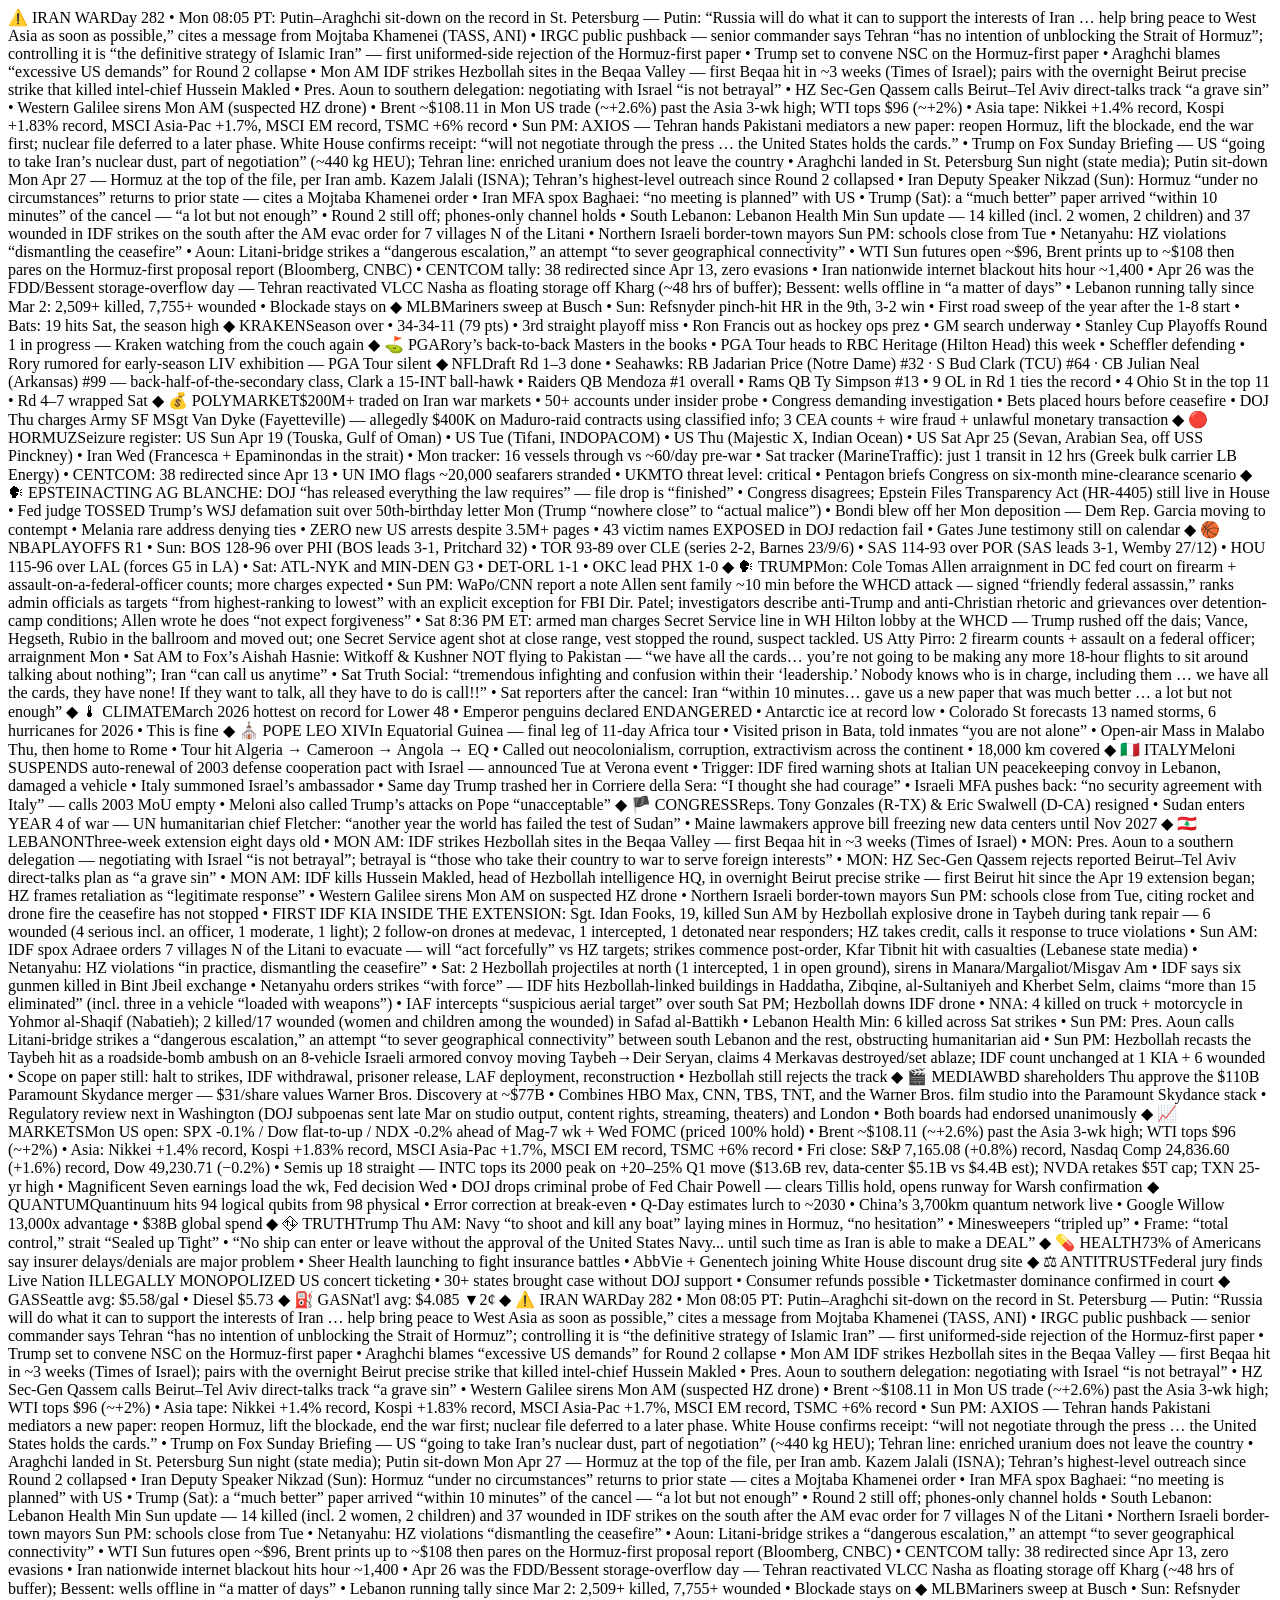
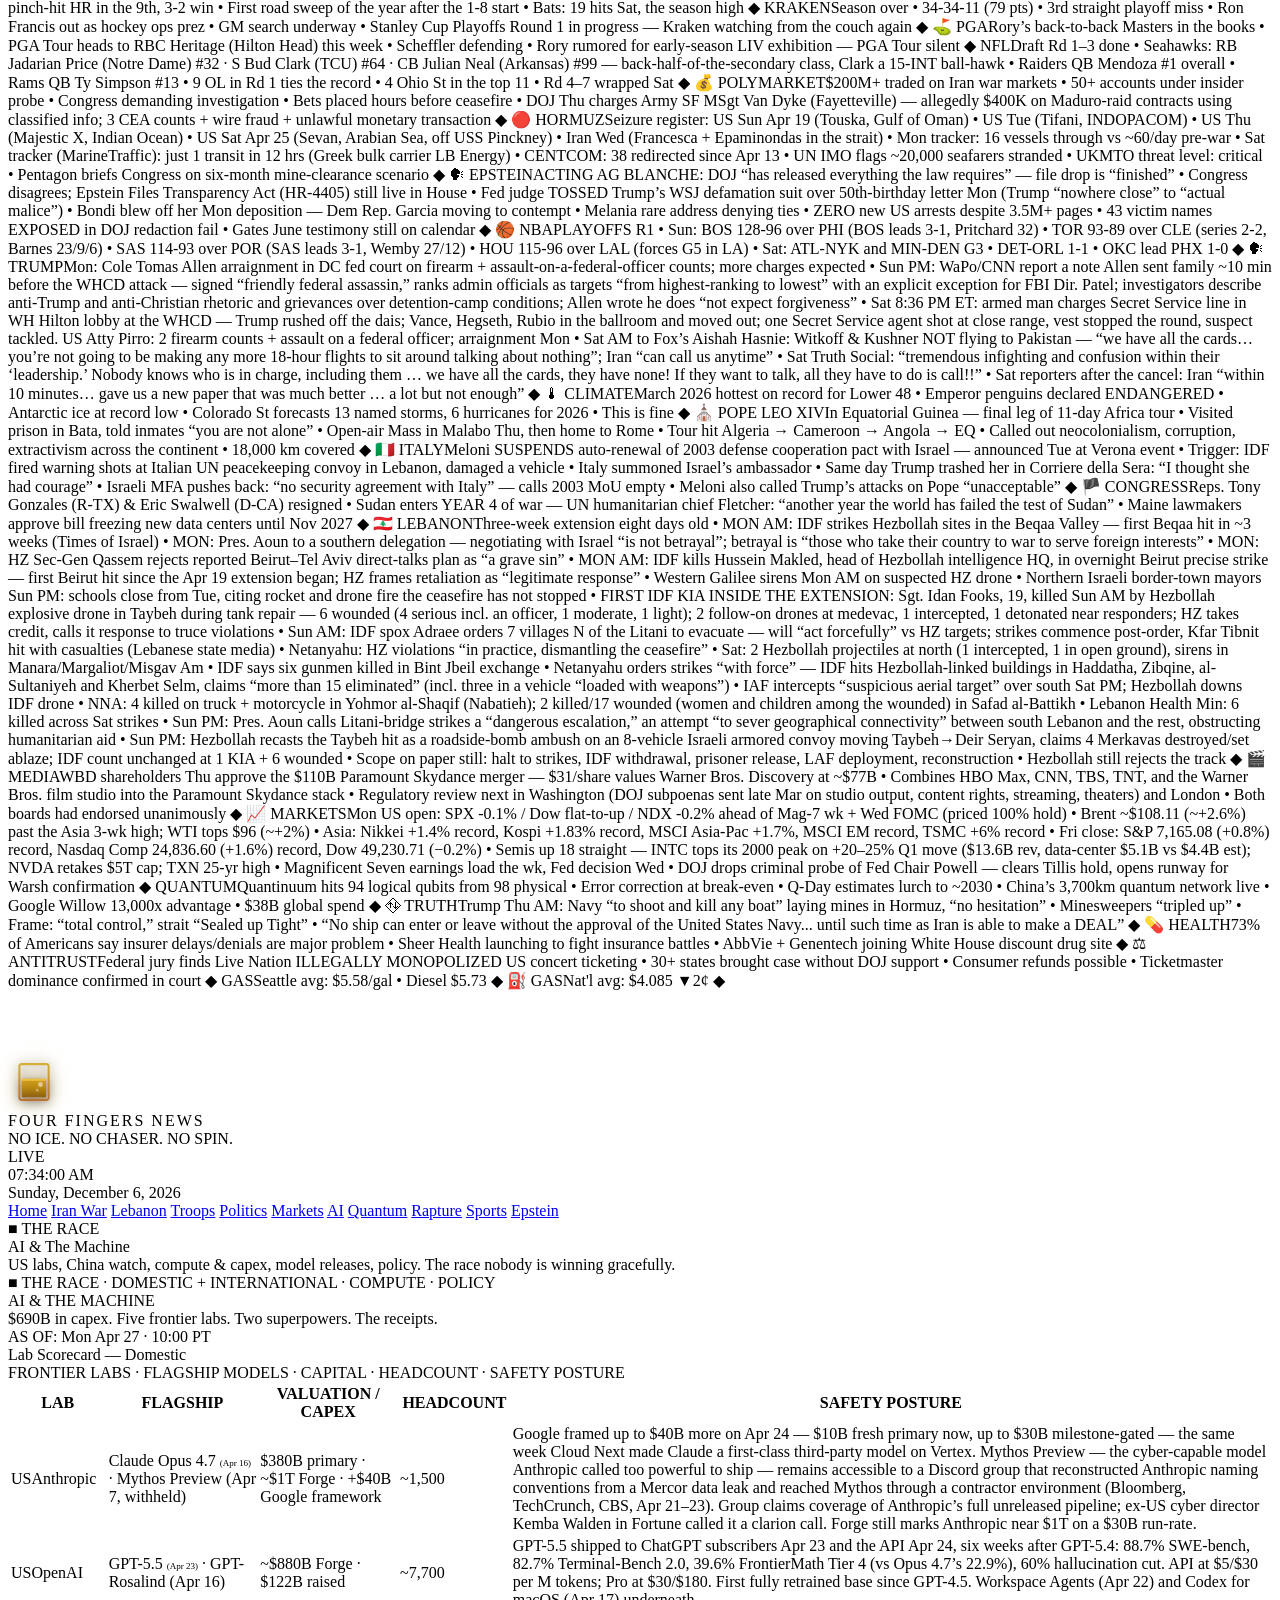
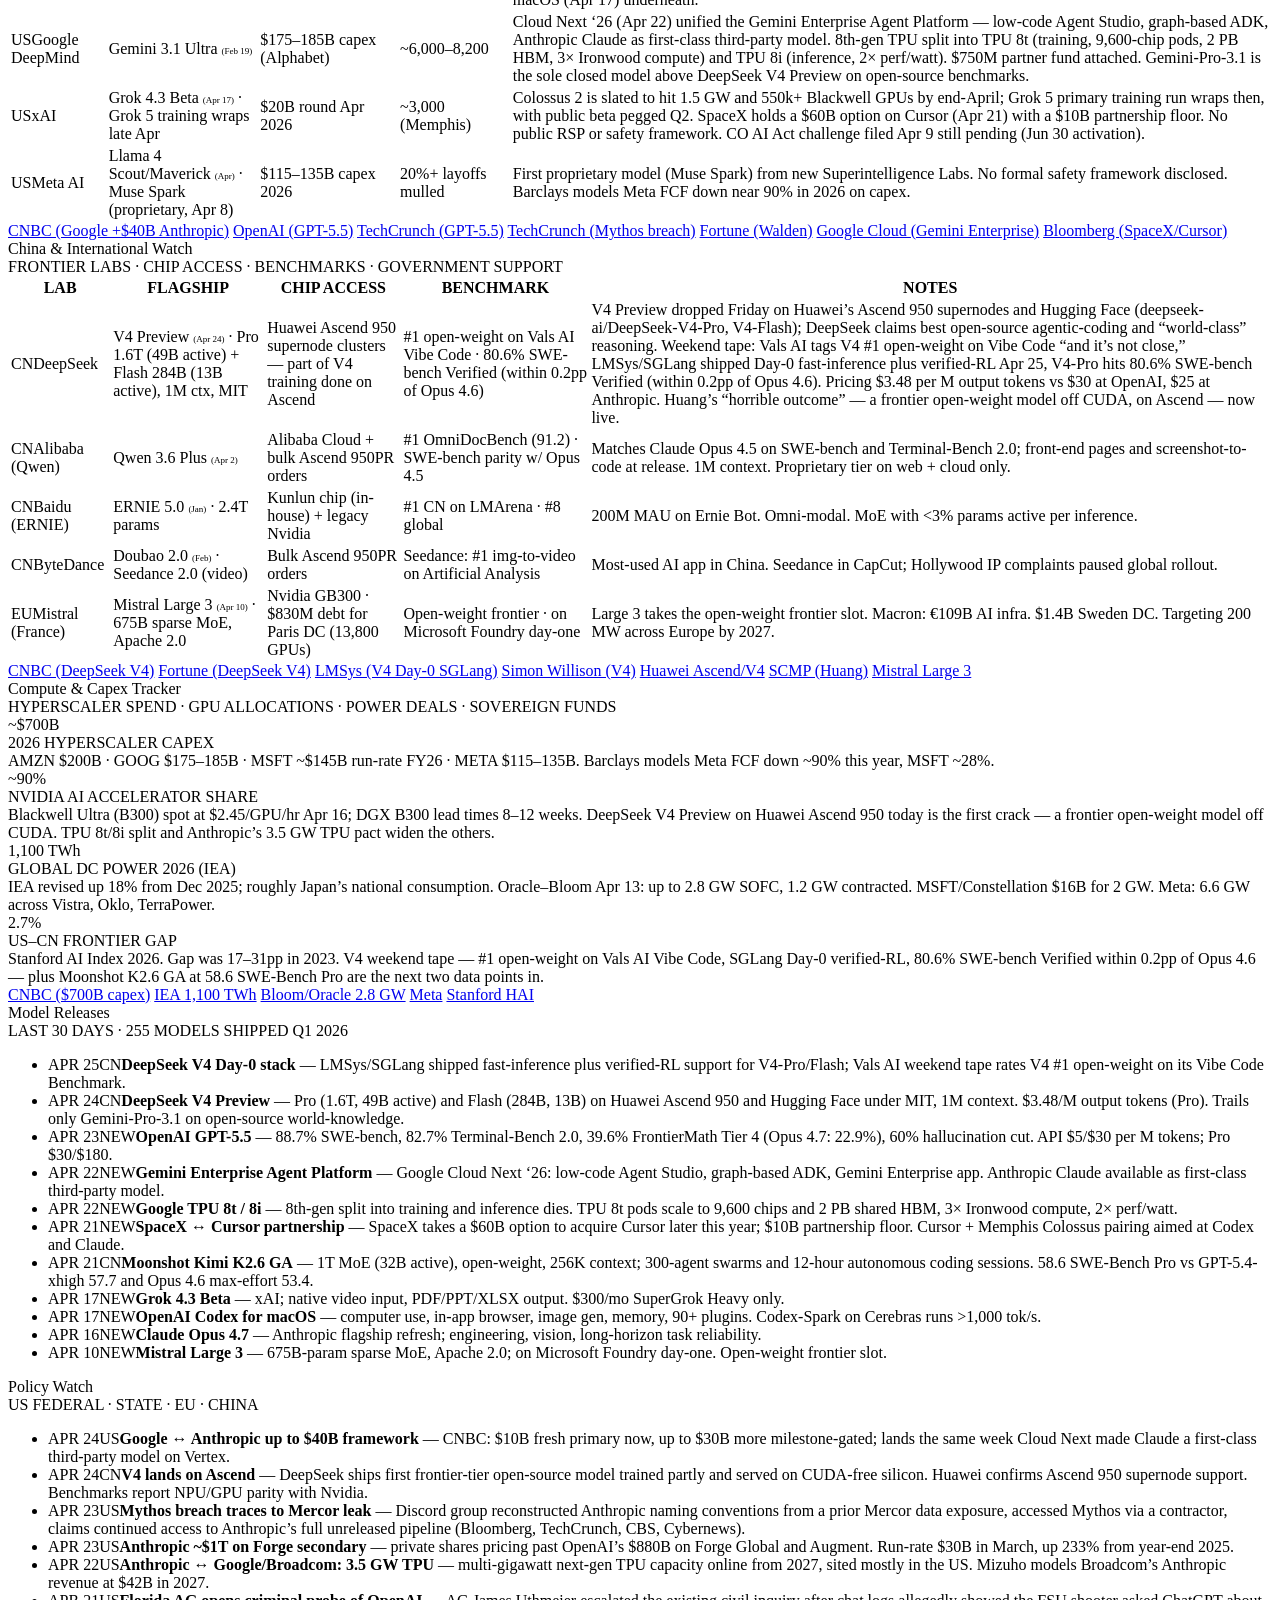
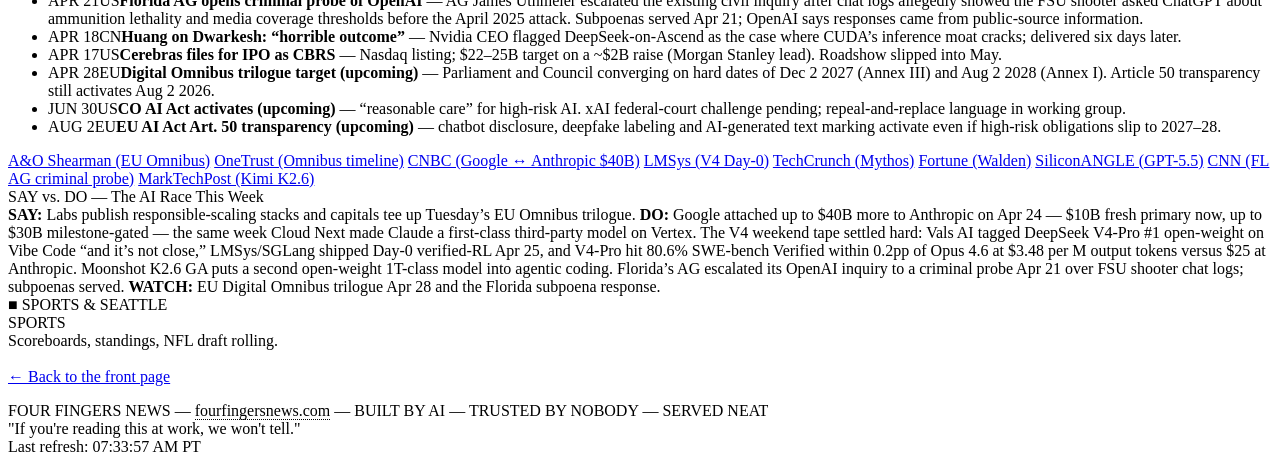
==== commit dda7ee80: "AI beat: Kimi K2.6 GA, Florida AG criminal probe, narrative refresh" ====
--- a/ai.html
+++ b/ai.html
@@ -22,7 +22,7 @@
 
 <div class="chyron" id="chyronBar">
   <div class="chyron-track" id="chyronTrack">
-    <span class="chyron-item"><span class="chyron-label">&#9888;&#65039; IRAN WAR</span>Day <span class="iran-day-count">59</span> &bull; Mon 11:00 PT: Trump set to convene NSC on Tehran&rsquo;s Hormuz-first paper &bull; Araghchi&ndash;Putin sit-down underway in St. Petersburg, Araghchi blames &ldquo;excessive US demands&rdquo; for Round 2 collapse &bull; Mon AM IDF strikes Hezbollah sites in the Beqaa Valley &mdash; first Beqaa hit in ~3 weeks (Times of Israel); pairs with the overnight Beirut precise strike that killed intel-chief Hussein Makled &bull; Pres. Aoun to southern delegation: negotiating with Israel &ldquo;is not betrayal&rdquo; &bull; HZ Sec-Gen Qassem calls Beirut&ndash;Tel Aviv direct-talks track &ldquo;a grave sin&rdquo; &bull; Western Galilee sirens Mon AM (suspected HZ drone) &bull; Brent ~$107.97 3-wk high in Mon Asia trade, paring toward ~$106&ndash;107 (Bloomberg); WTI tops $96 (~+2%) &bull; Asia tape: Nikkei +1.4% record, Kospi +1.83% record, MSCI Asia-Pac +1.7%, MSCI EM record, TSMC +6% record &bull; Sun PM: AXIOS &mdash; Tehran hands Pakistani mediators a new paper: reopen Hormuz, lift the blockade, end the war first; nuclear file deferred to a later phase. White House confirms receipt: &ldquo;will not negotiate through the press &hellip; the United States holds the cards.&rdquo; &bull; Trump on Fox Sunday Briefing &mdash; US &ldquo;going to take Iran&rsquo;s nuclear dust, part of negotiation&rdquo; (~440 kg HEU); Tehran line: enriched uranium does not leave the country &bull; Araghchi landed in St. Petersburg Sun night (state media); Putin sit-down Mon Apr 27 &mdash; Hormuz at the top of the file, per Iran amb. Kazem Jalali (ISNA); Tehran&rsquo;s highest-level outreach since Round 2 collapsed &bull; Iran Deputy Speaker Nikzad (Sun): Hormuz &ldquo;under no circumstances&rdquo; returns to prior state &mdash; cites a Mojtaba Khamenei order &bull; Iran MFA spox Baghaei: &ldquo;no meeting is planned&rdquo; with US &bull; Trump (Sat): a &ldquo;much better&rdquo; paper arrived &ldquo;within 10 minutes&rdquo; of the cancel &mdash; &ldquo;a lot but not enough&rdquo; &bull; Round 2 still off; phones-only channel holds &bull; South Lebanon: Lebanon Health Min Sun update &mdash; 14 killed (incl. 2 women, 2 children) and 37 wounded in IDF strikes on the south after the AM evac order for 7 villages N of the Litani &bull; Northern Israeli border-town mayors Sun PM: schools close from Tue &bull; Netanyahu: HZ violations &ldquo;dismantling the ceasefire&rdquo; &bull; Aoun: Litani-bridge strikes a &ldquo;dangerous escalation,&rdquo; an attempt &ldquo;to sever geographical connectivity&rdquo; &bull; WTI Sun futures open ~$96, Brent prints up to ~$108 then pares on the Hormuz-first proposal report (Bloomberg, CNBC) &bull; CENTCOM tally: 38 redirected since Apr 13, zero evasions &bull; Iran nationwide internet blackout hits hour ~1,400 &bull; Apr 26 was the FDD/Bessent storage-overflow day &mdash; Tehran reactivated VLCC Nasha as floating storage off Kharg (~48 hrs of buffer); Bessent: wells offline in &ldquo;a matter of days&rdquo; &bull; Lebanon running tally since Mar 2: 2,509+ killed, 7,755+ wounded &bull; Blockade stays on</span>
+    <span class="chyron-item"><span class="chyron-label">&#9888;&#65039; IRAN WAR</span>Day <span class="iran-day-count">59</span> &bull; Mon 08:05 PT: Putin&ndash;Araghchi sit-down on the record in St. Petersburg &mdash; Putin: &ldquo;Russia will do what it can to support the interests of Iran &hellip; help bring peace to West Asia as soon as possible,&rdquo; cites a message from Mojtaba Khamenei (TASS, ANI) &bull; IRGC public pushback &mdash; senior commander says Tehran &ldquo;has no intention of unblocking the Strait of Hormuz&rdquo;; controlling it is &ldquo;the definitive strategy of Islamic Iran&rdquo; &mdash; first uniformed-side rejection of the Hormuz-first paper &bull; Trump set to convene NSC on the Hormuz-first paper &bull; Araghchi blames &ldquo;excessive US demands&rdquo; for Round 2 collapse &bull; Mon AM IDF strikes Hezbollah sites in the Beqaa Valley &mdash; first Beqaa hit in ~3 weeks (Times of Israel); pairs with the overnight Beirut precise strike that killed intel-chief Hussein Makled &bull; Pres. Aoun to southern delegation: negotiating with Israel &ldquo;is not betrayal&rdquo; &bull; HZ Sec-Gen Qassem calls Beirut&ndash;Tel Aviv direct-talks track &ldquo;a grave sin&rdquo; &bull; Western Galilee sirens Mon AM (suspected HZ drone) &bull; Brent ~$108.11 in Mon US trade (~+2.6%) past the Asia 3-wk high; WTI tops $96 (~+2%) &bull; Asia tape: Nikkei +1.4% record, Kospi +1.83% record, MSCI Asia-Pac +1.7%, MSCI EM record, TSMC +6% record &bull; Sun PM: AXIOS &mdash; Tehran hands Pakistani mediators a new paper: reopen Hormuz, lift the blockade, end the war first; nuclear file deferred to a later phase. White House confirms receipt: &ldquo;will not negotiate through the press &hellip; the United States holds the cards.&rdquo; &bull; Trump on Fox Sunday Briefing &mdash; US &ldquo;going to take Iran&rsquo;s nuclear dust, part of negotiation&rdquo; (~440 kg HEU); Tehran line: enriched uranium does not leave the country &bull; Araghchi landed in St. Petersburg Sun night (state media); Putin sit-down Mon Apr 27 &mdash; Hormuz at the top of the file, per Iran amb. Kazem Jalali (ISNA); Tehran&rsquo;s highest-level outreach since Round 2 collapsed &bull; Iran Deputy Speaker Nikzad (Sun): Hormuz &ldquo;under no circumstances&rdquo; returns to prior state &mdash; cites a Mojtaba Khamenei order &bull; Iran MFA spox Baghaei: &ldquo;no meeting is planned&rdquo; with US &bull; Trump (Sat): a &ldquo;much better&rdquo; paper arrived &ldquo;within 10 minutes&rdquo; of the cancel &mdash; &ldquo;a lot but not enough&rdquo; &bull; Round 2 still off; phones-only channel holds &bull; South Lebanon: Lebanon Health Min Sun update &mdash; 14 killed (incl. 2 women, 2 children) and 37 wounded in IDF strikes on the south after the AM evac order for 7 villages N of the Litani &bull; Northern Israeli border-town mayors Sun PM: schools close from Tue &bull; Netanyahu: HZ violations &ldquo;dismantling the ceasefire&rdquo; &bull; Aoun: Litani-bridge strikes a &ldquo;dangerous escalation,&rdquo; an attempt &ldquo;to sever geographical connectivity&rdquo; &bull; WTI Sun futures open ~$96, Brent prints up to ~$108 then pares on the Hormuz-first proposal report (Bloomberg, CNBC) &bull; CENTCOM tally: 38 redirected since Apr 13, zero evasions &bull; Iran nationwide internet blackout hits hour ~1,400 &bull; Apr 26 was the FDD/Bessent storage-overflow day &mdash; Tehran reactivated VLCC Nasha as floating storage off Kharg (~48 hrs of buffer); Bessent: wells offline in &ldquo;a matter of days&rdquo; &bull; Lebanon running tally since Mar 2: 2,509+ killed, 7,755+ wounded &bull; Blockade stays on</span>
     <span class="chyron-sep">&#9670;</span>
     <span class="chyron-item"><span class="chyron-label">MLB</span><span class="chyronMLB">Mariners sweep at Busch &bull; Sun: Refsnyder pinch-hit HR in the 9th, 3-2 win &bull; First road sweep of the year after the 1-8 start &bull; Bats: 19 hits Sat, the season high</span></span>
     <span class="chyron-sep">&#9670;</span>
@@ -54,7 +54,7 @@
     <span class="chyron-sep">&#9670;</span>
     <span class="chyron-item"><span class="chyron-label">&#127916;&#65039; MEDIA</span>WBD shareholders Thu approve the $110B Paramount Skydance merger &mdash; $31/share values Warner Bros. Discovery at ~$77B &bull; Combines HBO Max, CNN, TBS, TNT, and the Warner Bros. film studio into the Paramount Skydance stack &bull; Regulatory review next in Washington (DOJ subpoenas sent late Mar on studio output, content rights, streaming, theaters) and London &bull; Both boards had endorsed unanimously</span>
     <span class="chyron-sep">&#9670;</span>
-    <span class="chyron-item"><span class="chyron-label">&#128200; MARKETS</span>Mon Asia: Nikkei +1.4% record, Kospi +1.83% record, MSCI Asia-Pac +1.7%, MSCI EM record, TSMC +6% record &bull; Brent prints a 3-wk high ~$107.97, pares toward $106&ndash;107; WTI tops $96 (~+2%) &bull; Fri close: S&amp;P 7,165.08 (+0.8%) record, Nasdaq Comp 24,836.60 (+1.6%) record, Dow 49,230.71 (&minus;0.2%) &bull; Semis up 18 straight &mdash; INTC tops its 2000 peak on +20&ndash;25% Q1 move ($13.6B rev, data-center $5.1B vs $4.4B est); NVDA retakes $5T cap; TXN 25-yr high &bull; Magnificent Seven earnings load the wk, Fed decision Wed &bull; DOJ drops criminal probe of Fed Chair Powell &mdash; clears Tillis hold, opens runway for Warsh confirmation</span>
+    <span class="chyron-item"><span class="chyron-label">&#128200; MARKETS</span>Mon US open: SPX -0.1% / Dow flat-to-up / NDX -0.2% ahead of Mag-7 wk + Wed FOMC (priced 100% hold) &bull; Brent ~$108.11 (~+2.6%) past the Asia 3-wk high; WTI tops $96 (~+2%) &bull; Asia: Nikkei +1.4% record, Kospi +1.83% record, MSCI Asia-Pac +1.7%, MSCI EM record, TSMC +6% record &bull; Fri close: S&amp;P 7,165.08 (+0.8%) record, Nasdaq Comp 24,836.60 (+1.6%) record, Dow 49,230.71 (&minus;0.2%) &bull; Semis up 18 straight &mdash; INTC tops its 2000 peak on +20&ndash;25% Q1 move ($13.6B rev, data-center $5.1B vs $4.4B est); NVDA retakes $5T cap; TXN 25-yr high &bull; Magnificent Seven earnings load the wk, Fed decision Wed &bull; DOJ drops criminal probe of Fed Chair Powell &mdash; clears Tillis hold, opens runway for Warsh confirmation</span>
     <span class="chyron-sep">&#9670;</span>
     <span class="chyron-item"><span class="chyron-label">QUANTUM</span>Quantinuum hits 94 logical qubits from 98 physical &bull; Error correction at break-even &bull; Q-Day estimates lurch to ~2030 &bull; China&rsquo;s 3,700km quantum network live &bull; Google Willow 13,000x advantage &bull; $38B global spend</span>
     <span class="chyron-sep">&#9670;</span>
@@ -68,7 +68,7 @@
     <span class="chyron-sep">&#9670;</span>
     <span class="chyron-item"><span class="chyron-label">&#9981; GAS</span><span id="chyronGasNatl">Nat'l avg: loading...</span></span>
     <span class="chyron-sep">&#9670;</span>
-    <span class="chyron-item"><span class="chyron-label">&#9888;&#65039; IRAN WAR</span>Day <span class="iran-day-count">59</span> &bull; Mon 11:00 PT: Trump set to convene NSC on Tehran&rsquo;s Hormuz-first paper &bull; Araghchi&ndash;Putin sit-down underway in St. Petersburg, Araghchi blames &ldquo;excessive US demands&rdquo; for Round 2 collapse &bull; Mon AM IDF strikes Hezbollah sites in the Beqaa Valley &mdash; first Beqaa hit in ~3 weeks (Times of Israel); pairs with the overnight Beirut precise strike that killed intel-chief Hussein Makled &bull; Pres. Aoun to southern delegation: negotiating with Israel &ldquo;is not betrayal&rdquo; &bull; HZ Sec-Gen Qassem calls Beirut&ndash;Tel Aviv direct-talks track &ldquo;a grave sin&rdquo; &bull; Western Galilee sirens Mon AM (suspected HZ drone) &bull; Brent ~$107.97 3-wk high in Mon Asia trade, paring toward ~$106&ndash;107 (Bloomberg); WTI tops $96 (~+2%) &bull; Asia tape: Nikkei +1.4% record, Kospi +1.83% record, MSCI Asia-Pac +1.7%, MSCI EM record, TSMC +6% record &bull; Sun PM: AXIOS &mdash; Tehran hands Pakistani mediators a new paper: reopen Hormuz, lift the blockade, end the war first; nuclear file deferred to a later phase. White House confirms receipt: &ldquo;will not negotiate through the press &hellip; the United States holds the cards.&rdquo; &bull; Trump on Fox Sunday Briefing &mdash; US &ldquo;going to take Iran&rsquo;s nuclear dust, part of negotiation&rdquo; (~440 kg HEU); Tehran line: enriched uranium does not leave the country &bull; Araghchi landed in St. Petersburg Sun night (state media); Putin sit-down Mon Apr 27 &mdash; Hormuz at the top of the file, per Iran amb. Kazem Jalali (ISNA); Tehran&rsquo;s highest-level outreach since Round 2 collapsed &bull; Iran Deputy Speaker Nikzad (Sun): Hormuz &ldquo;under no circumstances&rdquo; returns to prior state &mdash; cites a Mojtaba Khamenei order &bull; Iran MFA spox Baghaei: &ldquo;no meeting is planned&rdquo; with US &bull; Trump (Sat): a &ldquo;much better&rdquo; paper arrived &ldquo;within 10 minutes&rdquo; of the cancel &mdash; &ldquo;a lot but not enough&rdquo; &bull; Round 2 still off; phones-only channel holds &bull; South Lebanon: Lebanon Health Min Sun update &mdash; 14 killed (incl. 2 women, 2 children) and 37 wounded in IDF strikes on the south after the AM evac order for 7 villages N of the Litani &bull; Northern Israeli border-town mayors Sun PM: schools close from Tue &bull; Netanyahu: HZ violations &ldquo;dismantling the ceasefire&rdquo; &bull; Aoun: Litani-bridge strikes a &ldquo;dangerous escalation,&rdquo; an attempt &ldquo;to sever geographical connectivity&rdquo; &bull; WTI Sun futures open ~$96, Brent prints up to ~$108 then pares on the Hormuz-first proposal report (Bloomberg, CNBC) &bull; CENTCOM tally: 38 redirected since Apr 13, zero evasions &bull; Iran nationwide internet blackout hits hour ~1,400 &bull; Apr 26 was the FDD/Bessent storage-overflow day &mdash; Tehran reactivated VLCC Nasha as floating storage off Kharg (~48 hrs of buffer); Bessent: wells offline in &ldquo;a matter of days&rdquo; &bull; Lebanon running tally since Mar 2: 2,509+ killed, 7,755+ wounded &bull; Blockade stays on</span>
+    <span class="chyron-item"><span class="chyron-label">&#9888;&#65039; IRAN WAR</span>Day <span class="iran-day-count">59</span> &bull; Mon 08:05 PT: Putin&ndash;Araghchi sit-down on the record in St. Petersburg &mdash; Putin: &ldquo;Russia will do what it can to support the interests of Iran &hellip; help bring peace to West Asia as soon as possible,&rdquo; cites a message from Mojtaba Khamenei (TASS, ANI) &bull; IRGC public pushback &mdash; senior commander says Tehran &ldquo;has no intention of unblocking the Strait of Hormuz&rdquo;; controlling it is &ldquo;the definitive strategy of Islamic Iran&rdquo; &mdash; first uniformed-side rejection of the Hormuz-first paper &bull; Trump set to convene NSC on the Hormuz-first paper &bull; Araghchi blames &ldquo;excessive US demands&rdquo; for Round 2 collapse &bull; Mon AM IDF strikes Hezbollah sites in the Beqaa Valley &mdash; first Beqaa hit in ~3 weeks (Times of Israel); pairs with the overnight Beirut precise strike that killed intel-chief Hussein Makled &bull; Pres. Aoun to southern delegation: negotiating with Israel &ldquo;is not betrayal&rdquo; &bull; HZ Sec-Gen Qassem calls Beirut&ndash;Tel Aviv direct-talks track &ldquo;a grave sin&rdquo; &bull; Western Galilee sirens Mon AM (suspected HZ drone) &bull; Brent ~$108.11 in Mon US trade (~+2.6%) past the Asia 3-wk high; WTI tops $96 (~+2%) &bull; Asia tape: Nikkei +1.4% record, Kospi +1.83% record, MSCI Asia-Pac +1.7%, MSCI EM record, TSMC +6% record &bull; Sun PM: AXIOS &mdash; Tehran hands Pakistani mediators a new paper: reopen Hormuz, lift the blockade, end the war first; nuclear file deferred to a later phase. White House confirms receipt: &ldquo;will not negotiate through the press &hellip; the United States holds the cards.&rdquo; &bull; Trump on Fox Sunday Briefing &mdash; US &ldquo;going to take Iran&rsquo;s nuclear dust, part of negotiation&rdquo; (~440 kg HEU); Tehran line: enriched uranium does not leave the country &bull; Araghchi landed in St. Petersburg Sun night (state media); Putin sit-down Mon Apr 27 &mdash; Hormuz at the top of the file, per Iran amb. Kazem Jalali (ISNA); Tehran&rsquo;s highest-level outreach since Round 2 collapsed &bull; Iran Deputy Speaker Nikzad (Sun): Hormuz &ldquo;under no circumstances&rdquo; returns to prior state &mdash; cites a Mojtaba Khamenei order &bull; Iran MFA spox Baghaei: &ldquo;no meeting is planned&rdquo; with US &bull; Trump (Sat): a &ldquo;much better&rdquo; paper arrived &ldquo;within 10 minutes&rdquo; of the cancel &mdash; &ldquo;a lot but not enough&rdquo; &bull; Round 2 still off; phones-only channel holds &bull; South Lebanon: Lebanon Health Min Sun update &mdash; 14 killed (incl. 2 women, 2 children) and 37 wounded in IDF strikes on the south after the AM evac order for 7 villages N of the Litani &bull; Northern Israeli border-town mayors Sun PM: schools close from Tue &bull; Netanyahu: HZ violations &ldquo;dismantling the ceasefire&rdquo; &bull; Aoun: Litani-bridge strikes a &ldquo;dangerous escalation,&rdquo; an attempt &ldquo;to sever geographical connectivity&rdquo; &bull; WTI Sun futures open ~$96, Brent prints up to ~$108 then pares on the Hormuz-first proposal report (Bloomberg, CNBC) &bull; CENTCOM tally: 38 redirected since Apr 13, zero evasions &bull; Iran nationwide internet blackout hits hour ~1,400 &bull; Apr 26 was the FDD/Bessent storage-overflow day &mdash; Tehran reactivated VLCC Nasha as floating storage off Kharg (~48 hrs of buffer); Bessent: wells offline in &ldquo;a matter of days&rdquo; &bull; Lebanon running tally since Mar 2: 2,509+ killed, 7,755+ wounded &bull; Blockade stays on</span>
     <span class="chyron-sep">&#9670;</span>
     <span class="chyron-item"><span class="chyron-label">MLB</span><span class="chyronMLB">Mariners sweep at Busch &bull; Sun: Refsnyder pinch-hit HR in the 9th, 3-2 win &bull; First road sweep of the year after the 1-8 start &bull; Bats: 19 hits Sat, the season high</span></span>
     <span class="chyron-sep">&#9670;</span>
@@ -100,7 +100,7 @@
     <span class="chyron-sep">&#9670;</span>
     <span class="chyron-item"><span class="chyron-label">&#127916;&#65039; MEDIA</span>WBD shareholders Thu approve the $110B Paramount Skydance merger &mdash; $31/share values Warner Bros. Discovery at ~$77B &bull; Combines HBO Max, CNN, TBS, TNT, and the Warner Bros. film studio into the Paramount Skydance stack &bull; Regulatory review next in Washington (DOJ subpoenas sent late Mar on studio output, content rights, streaming, theaters) and London &bull; Both boards had endorsed unanimously</span>
     <span class="chyron-sep">&#9670;</span>
-    <span class="chyron-item"><span class="chyron-label">&#128200; MARKETS</span>Mon Asia: Nikkei +1.4% record, Kospi +1.83% record, MSCI Asia-Pac +1.7%, MSCI EM record, TSMC +6% record &bull; Brent prints a 3-wk high ~$107.97, pares toward $106&ndash;107; WTI tops $96 (~+2%) &bull; Fri close: S&amp;P 7,165.08 (+0.8%) record, Nasdaq Comp 24,836.60 (+1.6%) record, Dow 49,230.71 (&minus;0.2%) &bull; Semis up 18 straight &mdash; INTC tops its 2000 peak on +20&ndash;25% Q1 move ($13.6B rev, data-center $5.1B vs $4.4B est); NVDA retakes $5T cap; TXN 25-yr high &bull; Magnificent Seven earnings load the wk, Fed decision Wed &bull; DOJ drops criminal probe of Fed Chair Powell &mdash; clears Tillis hold, opens runway for Warsh confirmation</span>
+    <span class="chyron-item"><span class="chyron-label">&#128200; MARKETS</span>Mon US open: SPX -0.1% / Dow flat-to-up / NDX -0.2% ahead of Mag-7 wk + Wed FOMC (priced 100% hold) &bull; Brent ~$108.11 (~+2.6%) past the Asia 3-wk high; WTI tops $96 (~+2%) &bull; Asia: Nikkei +1.4% record, Kospi +1.83% record, MSCI Asia-Pac +1.7%, MSCI EM record, TSMC +6% record &bull; Fri close: S&amp;P 7,165.08 (+0.8%) record, Nasdaq Comp 24,836.60 (+1.6%) record, Dow 49,230.71 (&minus;0.2%) &bull; Semis up 18 straight &mdash; INTC tops its 2000 peak on +20&ndash;25% Q1 move ($13.6B rev, data-center $5.1B vs $4.4B est); NVDA retakes $5T cap; TXN 25-yr high &bull; Magnificent Seven earnings load the wk, Fed decision Wed &bull; DOJ drops criminal probe of Fed Chair Powell &mdash; clears Tillis hold, opens runway for Warsh confirmation</span>
     <span class="chyron-sep">&#9670;</span>
     <span class="chyron-item"><span class="chyron-label">QUANTUM</span>Quantinuum hits 94 logical qubits from 98 physical &bull; Error correction at break-even &bull; Q-Day estimates lurch to ~2030 &bull; China&rsquo;s 3,700km quantum network live &bull; Google Willow 13,000x advantage &bull; $38B global spend</span>
     <span class="chyron-sep">&#9670;</span>
@@ -227,7 +227,7 @@
   
 
   <div id="aiSection">
-    <div class="ai-dateline">AS OF: <span id="aiUpdated">Sun Apr 26 &middot; 10:00 PT</span></div>
+    <div class="ai-dateline">AS OF: <span id="aiUpdated">Mon Apr 27 &middot; 10:00 PT</span></div>
 
     <!-- Ã¢ÂÂÃ¢ÂÂ PANEL 1: US LAB SCORECARD Ã¢ÂÂÃ¢ÂÂ -->
     <div class="ai-panel">
@@ -378,7 +378,7 @@
         <div class="ai-capex-card">
           <div class="ai-capex-val">2.7%</div>
           <div class="ai-capex-lbl">US&ndash;CN FRONTIER GAP</div>
-          <div class="ai-capex-sub">Stanford AI Index 2026. Gap was 17&ndash;31pp in 2023. V4 weekend tape &mdash; #1 open-weight on Vals AI Vibe Code, SGLang Day-0 verified-RL, 80.6% SWE-bench Verified within 0.2pp of Opus 4.6 &mdash; is the next data point in.</div>
+          <div class="ai-capex-sub">Stanford AI Index 2026. Gap was 17&ndash;31pp in 2023. V4 weekend tape &mdash; #1 open-weight on Vals AI Vibe Code, SGLang Day-0 verified-RL, 80.6% SWE-bench Verified within 0.2pp of Opus 4.6 &mdash; plus Moonshot K2.6 GA at 58.6 SWE-Bench Pro are the next two data points in.</div>
         </div>
       </div>
       <div class="ai-src">
@@ -403,11 +403,11 @@
             <li><span class="ai-feed-date">APR 22</span><span class="ai-feed-tag release">NEW</span><b>Gemini Enterprise Agent Platform</b> &mdash; Google Cloud Next &lsquo;26: low-code Agent Studio, graph-based ADK, Gemini Enterprise app. Anthropic Claude available as first-class third-party model.</li>
             <li><span class="ai-feed-date">APR 22</span><span class="ai-feed-tag release">NEW</span><b>Google TPU 8t / 8i</b> &mdash; 8th-gen split into training and inference dies. TPU 8t pods scale to 9,600 chips and 2 PB shared HBM, 3&times; Ironwood compute, 2&times; perf/watt.</li>
             <li><span class="ai-feed-date">APR 21</span><span class="ai-feed-tag release">NEW</span><b>SpaceX &harr; Cursor partnership</b> &mdash; SpaceX takes a $60B option to acquire Cursor later this year; $10B partnership floor. Cursor + Memphis Colossus pairing aimed at Codex and Claude.</li>
+            <li><span class="ai-feed-date">APR 21</span><span class="ai-feed-tag china">CN</span><b>Moonshot Kimi K2.6 GA</b> &mdash; 1T MoE (32B active), open-weight, 256K context; 300-agent swarms and 12-hour autonomous coding sessions. 58.6 SWE-Bench Pro vs GPT-5.4-xhigh 57.7 and Opus 4.6 max-effort 53.4.</li>
             <li><span class="ai-feed-date">APR 17</span><span class="ai-feed-tag release">NEW</span><b>Grok 4.3 Beta</b> &mdash; xAI; native video input, PDF/PPT/XLSX output. $300/mo SuperGrok Heavy only.</li>
             <li><span class="ai-feed-date">APR 17</span><span class="ai-feed-tag release">NEW</span><b>OpenAI Codex for macOS</b> &mdash; computer use, in-app browser, image gen, memory, 90+ plugins. Codex-Spark on Cerebras runs &gt;1,000 tok/s.</li>
             <li><span class="ai-feed-date">APR 16</span><span class="ai-feed-tag release">NEW</span><b>Claude Opus 4.7</b> &mdash; Anthropic flagship refresh; engineering, vision, long-horizon task reliability.</li>
             <li><span class="ai-feed-date">APR 10</span><span class="ai-feed-tag release">NEW</span><b>Mistral Large 3</b> &mdash; 675B-param sparse MoE, Apache 2.0; on Microsoft Foundry day-one. Open-weight frontier slot.</li>
-            <li><span class="ai-feed-date">APR 8</span><span class="ai-feed-tag release">NEW</span><b>Meta Muse Spark</b> &mdash; Meta&rsquo;s first proprietary model. From Superintelligence Labs under Alexandr Wang.</li>
           </ul>
         </div>
         <div>
@@ -419,9 +419,9 @@
             <li><span class="ai-feed-date">APR 23</span><span class="ai-feed-tag policy">US</span><b>Mythos breach traces to Mercor leak</b> &mdash; Discord group reconstructed Anthropic naming conventions from a prior Mercor data exposure, accessed Mythos via a contractor, claims continued access to Anthropic&rsquo;s full unreleased pipeline (Bloomberg, TechCrunch, CBS, Cybernews).</li>
             <li><span class="ai-feed-date">APR 23</span><span class="ai-feed-tag policy">US</span><b>Anthropic ~$1T on Forge secondary</b> &mdash; private shares pricing past OpenAI&rsquo;s $880B on Forge Global and Augment. Run-rate $30B in March, up 233% from year-end 2025.</li>
             <li><span class="ai-feed-date">APR 22</span><span class="ai-feed-tag policy">US</span><b>Anthropic &harr; Google/Broadcom: 3.5 GW TPU</b> &mdash; multi-gigawatt next-gen TPU capacity online from 2027, sited mostly in the US. Mizuho models Broadcom&rsquo;s Anthropic revenue at $42B in 2027.</li>
+            <li><span class="ai-feed-date">APR 21</span><span class="ai-feed-tag policy">US</span><b>Florida AG opens criminal probe of OpenAI</b> &mdash; AG James Uthmeier escalated the existing civil inquiry after chat logs allegedly showed the FSU shooter asked ChatGPT about ammunition lethality and media coverage thresholds before the April 2025 attack. Subpoenas served Apr 21; OpenAI says responses came from public-source information.</li>
             <li><span class="ai-feed-date">APR 18</span><span class="ai-feed-tag china">CN</span><b>Huang on Dwarkesh: &ldquo;horrible outcome&rdquo;</b> &mdash; Nvidia CEO flagged DeepSeek-on-Ascend as the case where CUDA&rsquo;s inference moat cracks; delivered six days later.</li>
             <li><span class="ai-feed-date">APR 17</span><span class="ai-feed-tag policy">US</span><b>Cerebras files for IPO as CBRS</b> &mdash; Nasdaq listing; $22&ndash;25B target on a ~$2B raise (Morgan Stanley lead). Roadshow slipped into May.</li>
-            <li><span class="ai-feed-date">APR 15</span><span class="ai-feed-tag policy">US</span><b>&ldquo;Subliminal learning&rdquo; in Nature</b> &mdash; Anthropic + Owain Evans: LLMs transmit traits incl. misalignment via hidden signals in synthetic data; filtering doesn&rsquo;t strip them.</li>
             <li><span class="ai-feed-date">APR 28</span><span class="ai-feed-tag policy">EU</span><b>Digital Omnibus trilogue target (upcoming)</b> &mdash; Parliament and Council converging on hard dates of Dec 2 2027 (Annex III) and Aug 2 2028 (Annex I). Article 50 transparency still activates Aug 2 2026.</li>
             <li><span class="ai-feed-date">JUN 30</span><span class="ai-feed-tag policy">US</span><b>CO AI Act activates (upcoming)</b> &mdash; &ldquo;reasonable care&rdquo; for high-risk AI. xAI federal-court challenge pending; repeal-and-replace language in working group.</li>
             <li><span class="ai-feed-date">AUG 2</span><span class="ai-feed-tag policy">EU</span><b>EU AI Act Art. 50 transparency (upcoming)</b> &mdash; chatbot disclosure, deepfake labeling and AI-generated text marking activate even if high-risk obligations slip to 2027&ndash;28.</li>
@@ -436,6 +436,8 @@
         <a href="https://techcrunch.com/2026/04/21/unauthorized-group-has-gained-access-to-anthropics-exclusive-cyber-tool-mythos-report-claims/" target="_blank">TechCrunch (Mythos)</a>
         <a href="https://fortune.com/2026/04/23/anthropic-mythos-ai-cybersecurity-critical-infrastructure-kemba-walden/" target="_blank">Fortune (Walden)</a>
         <a href="https://siliconangle.com/2026/04/23/openai-releases-gpt-5-5-advanced-math-coding-capabilities/" target="_blank">SiliconANGLE (GPT-5.5)</a>
+        <a href="https://www.cnn.com/2026/04/21/tech/florida-criminal-investigation-chatgpt-openai-fsu-shooting" target="_blank">CNN (FL AG criminal probe)</a>
+        <a href="https://www.marktechpost.com/2026/04/20/moonshot-ai-releases-kimi-k2-6-with-long-horizon-coding-agent-swarm-scaling-to-300-sub-agents-and-4000-coordinated-steps/" target="_blank">MarkTechPost (Kimi K2.6)</a>
       </div>
     </div>
 
@@ -443,7 +445,7 @@
     <div class="ai-panel">
       <div class="ai-panel-title">SAY vs. DO &mdash; The AI Race This Week</div>
       <div class="ai-narrative" id="aiNarrative">
-        <b>SAY:</b> Labs publish responsible-scaling stacks; capitals tee up the EU Omnibus trilogue. <b>DO:</b> Google attached up to $40B more to Anthropic on Apr 24 &mdash; $10B fresh primary now, up to $30B milestone-gated &mdash; the same week Cloud Next made Claude a first-class third-party model on Vertex. The V4 weekend digest landed: Vals AI tagged DeepSeek V4-Pro #1 open-weight on Vibe Code &ldquo;and it&rsquo;s not close,&rdquo; LMSys/SGLang shipped Day-0 verified-RL Apr 25, and V4-Pro hit 80.6% SWE-bench Verified within 0.2pp of Opus 4.6 at $3.48 per M output tokens versus $25 at Anthropic. GPT-5.5 sits on the API at $5/$30. Mythos still traces to the Mercor metadata leak. <b>WATCH:</b> EU Digital Omnibus political trilogue Apr 28 and downstream V4-Pro fine-tunes on Hugging Face.
+        <b>SAY:</b> Labs publish responsible-scaling stacks and capitals tee up Tuesday&rsquo;s EU Omnibus trilogue. <b>DO:</b> Google attached up to $40B more to Anthropic on Apr 24 &mdash; $10B fresh primary now, up to $30B milestone-gated &mdash; the same week Cloud Next made Claude a first-class third-party model on Vertex. The V4 weekend tape settled hard: Vals AI tagged DeepSeek V4-Pro #1 open-weight on Vibe Code &ldquo;and it&rsquo;s not close,&rdquo; LMSys/SGLang shipped Day-0 verified-RL Apr 25, and V4-Pro hit 80.6% SWE-bench Verified within 0.2pp of Opus 4.6 at $3.48 per M output tokens versus $25 at Anthropic. Moonshot K2.6 GA puts a second open-weight 1T-class model into agentic coding. Florida&rsquo;s AG escalated its OpenAI inquiry to a criminal probe Apr 21 over FSU shooter chat logs; subpoenas served. <b>WATCH:</b> EU Digital Omnibus trilogue Apr 28 and the Florida subpoena response.
       </div>
     </div>
 
@@ -464,7 +466,7 @@
       <span class="highlight">FOUR FINGERS NEWS</span> &#8212; <a href="https://fourfingersnews.com/" style="color:inherit;text-decoration:none;border-bottom:1px dotted currentColor;">fourfingersnews.com</a> &#8212; BUILT BY AI &#8212; TRUSTED BY NOBODY &#8212; SERVED NEAT
     </div>
     <div class="footer-quip">"If you're reading this at work, we won't tell."</div>
-    <div class="last-refresh">Last refresh: <span id="lastRefresh">Mon Apr 27 &middot; 05:05 PT</span></div>
+    <div class="last-refresh">Last refresh: <span id="lastRefresh">Mon Apr 27 &middot; 08:05 PT</span></div>
   </div>
 
 </div><!-- /main -->
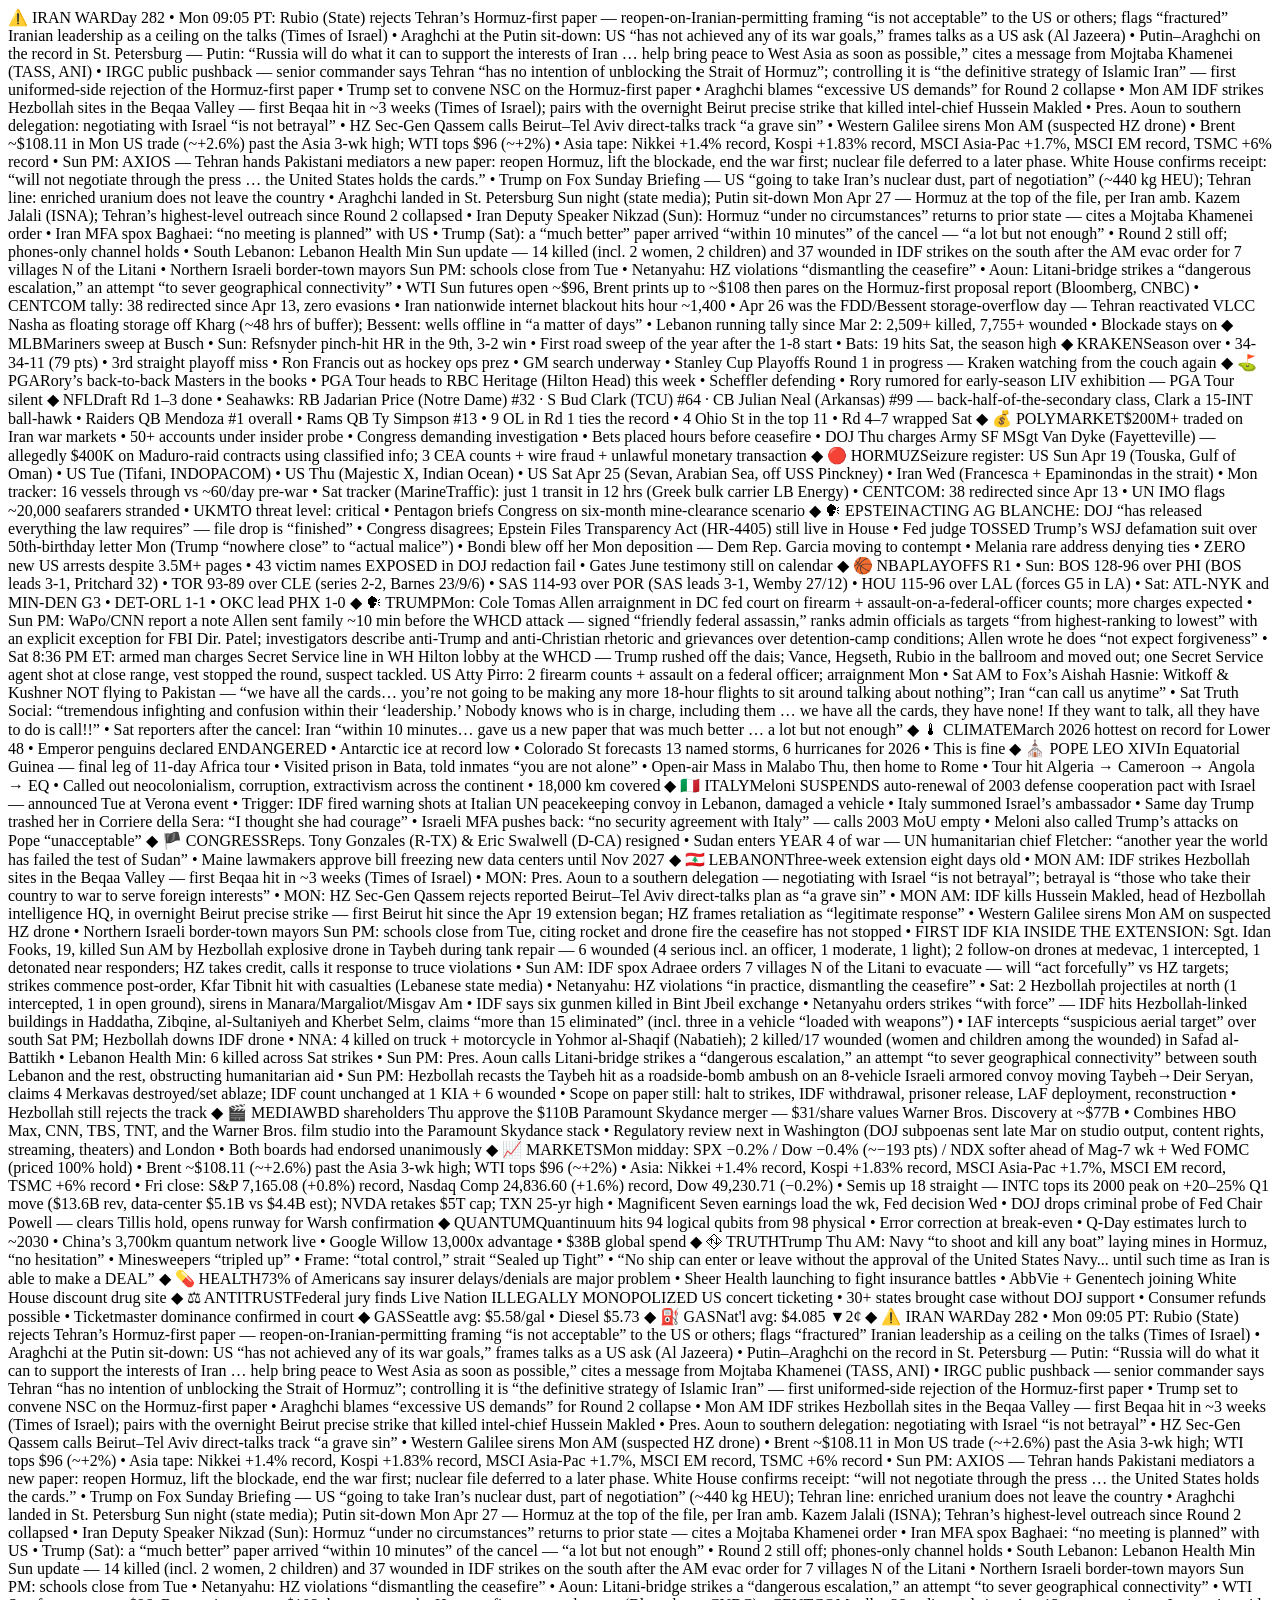
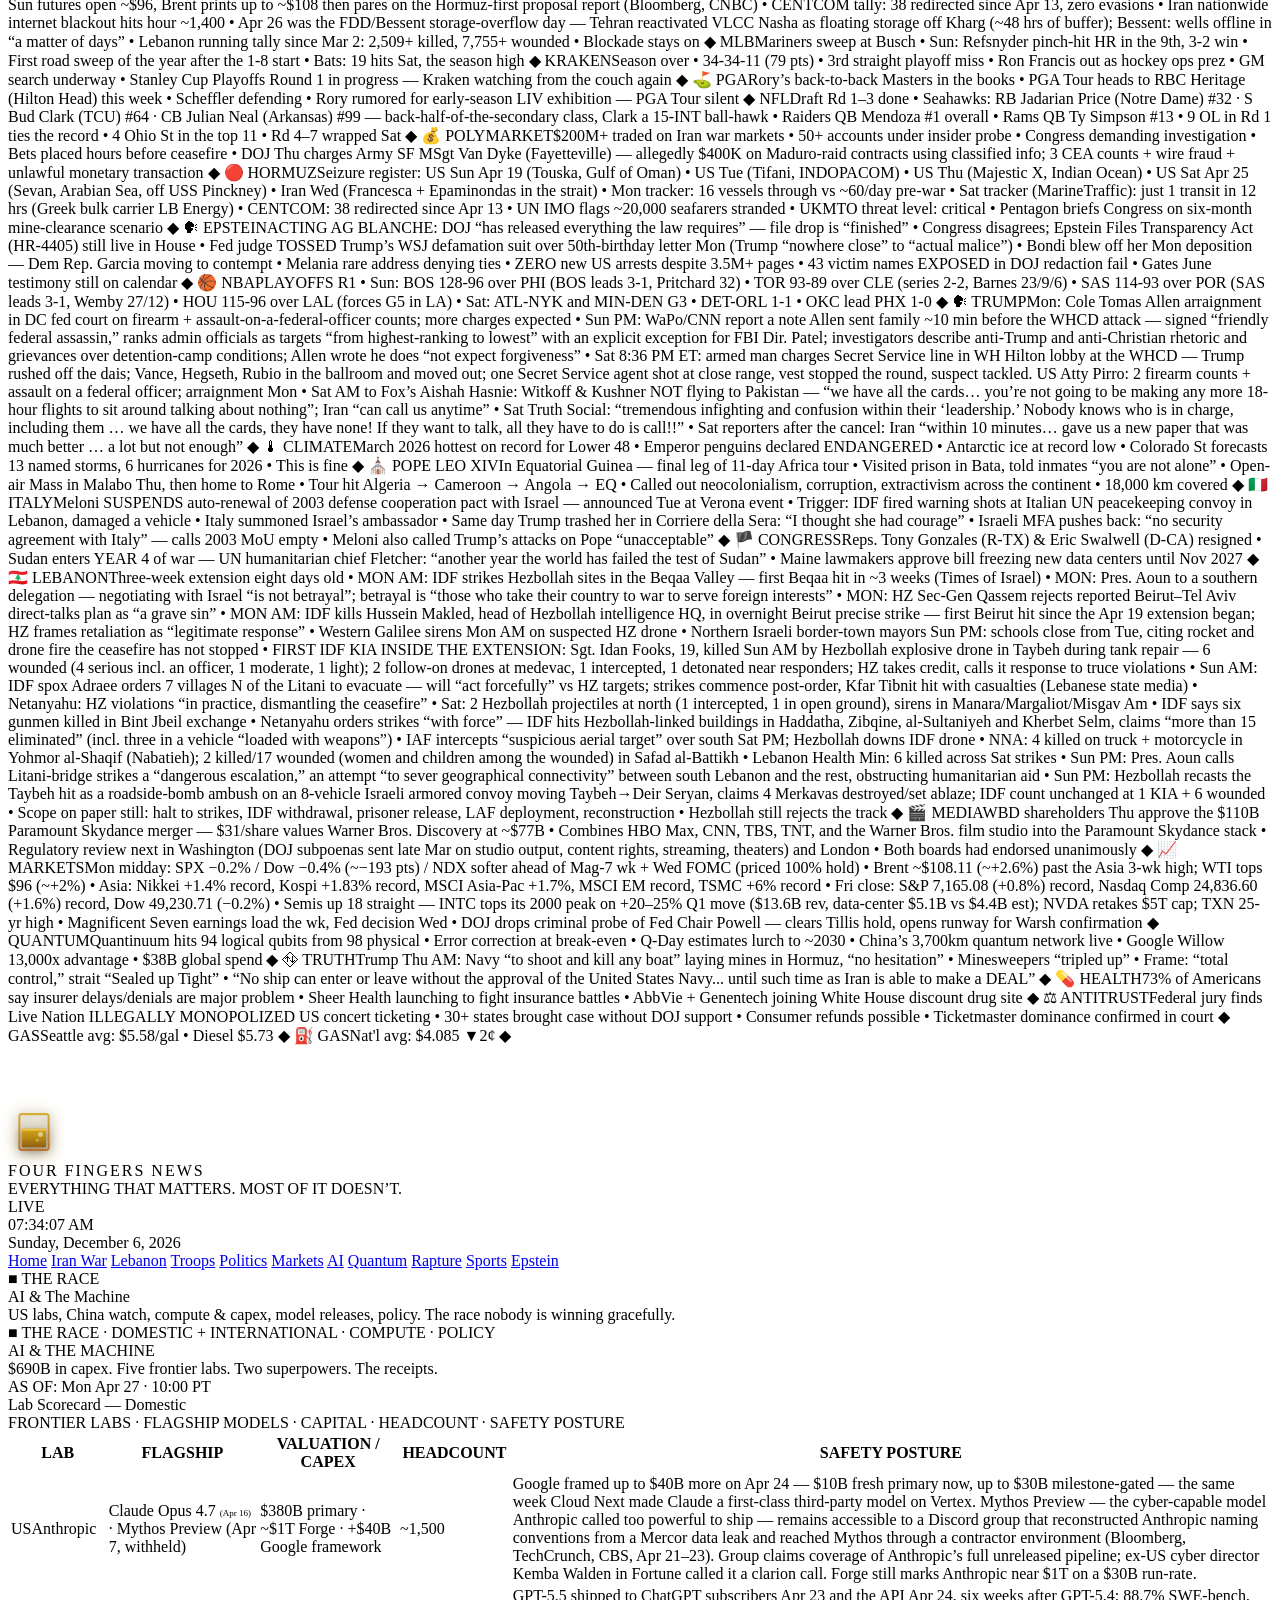
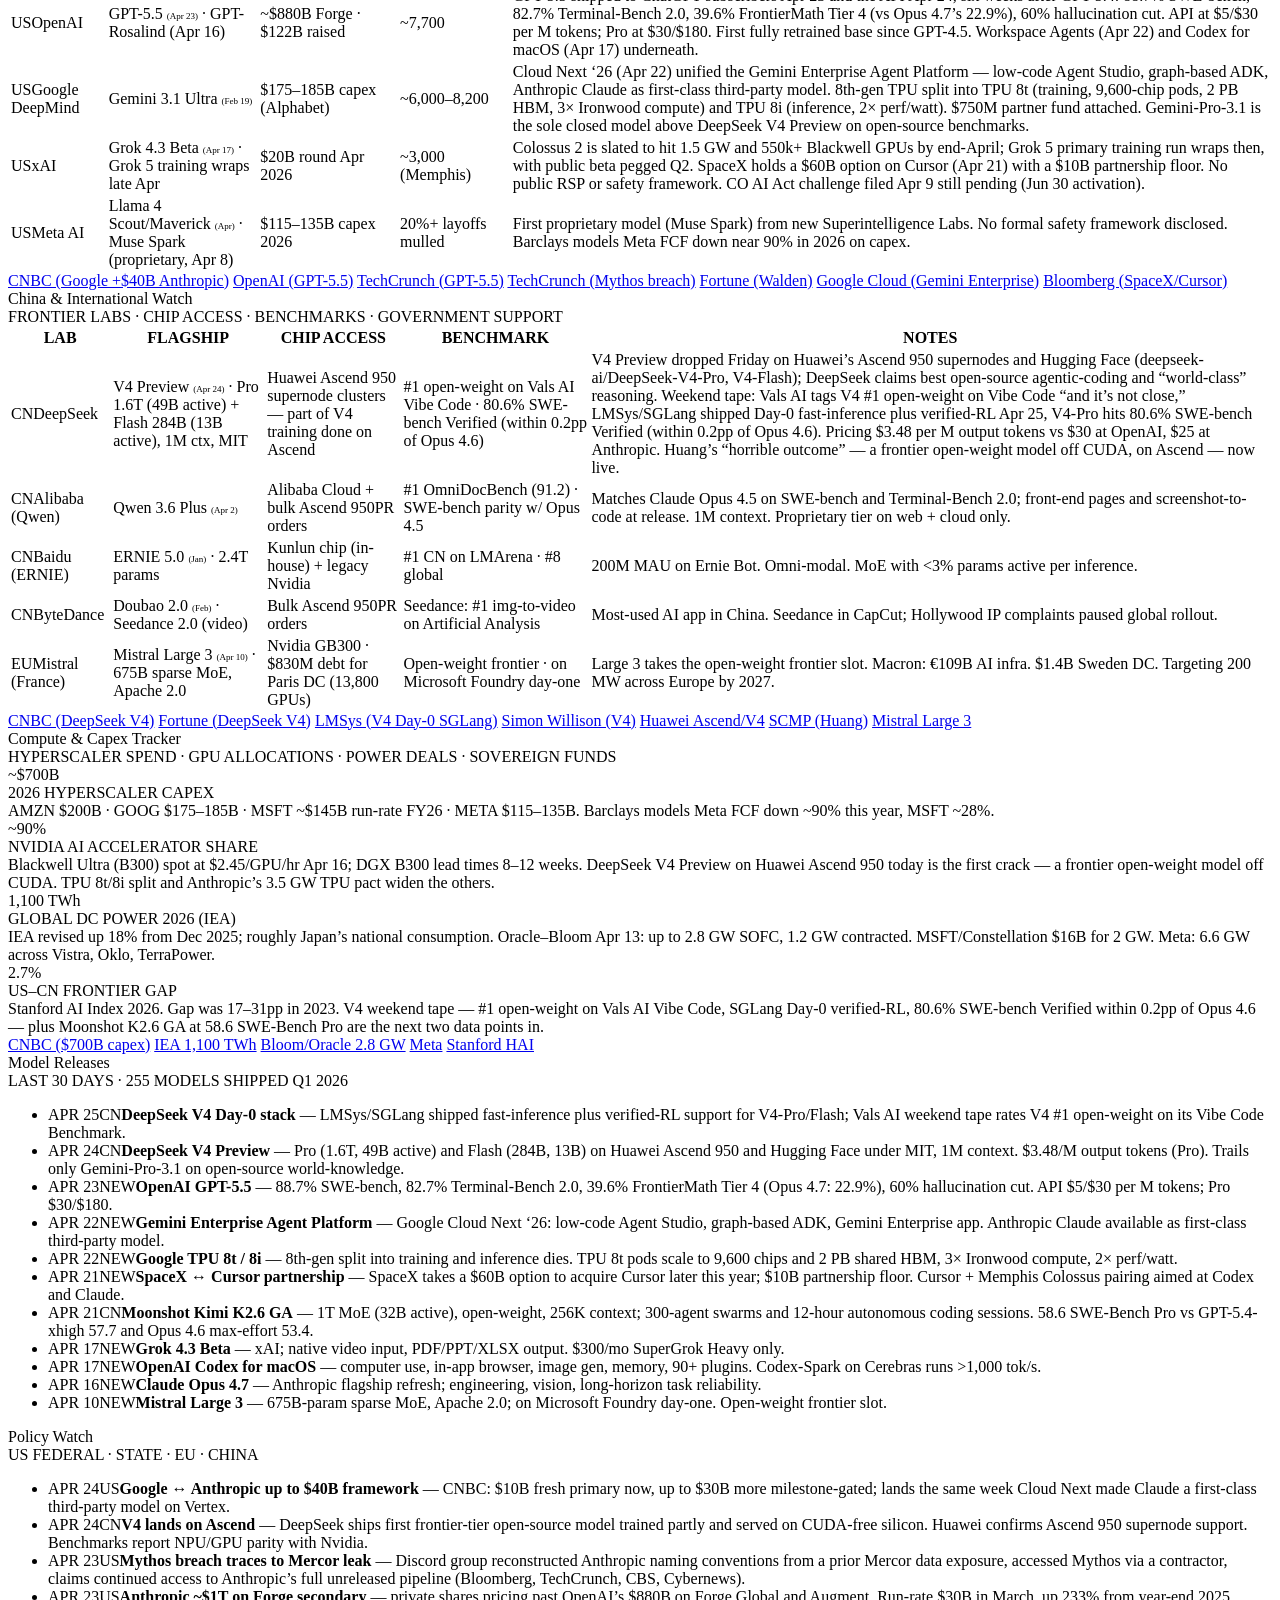
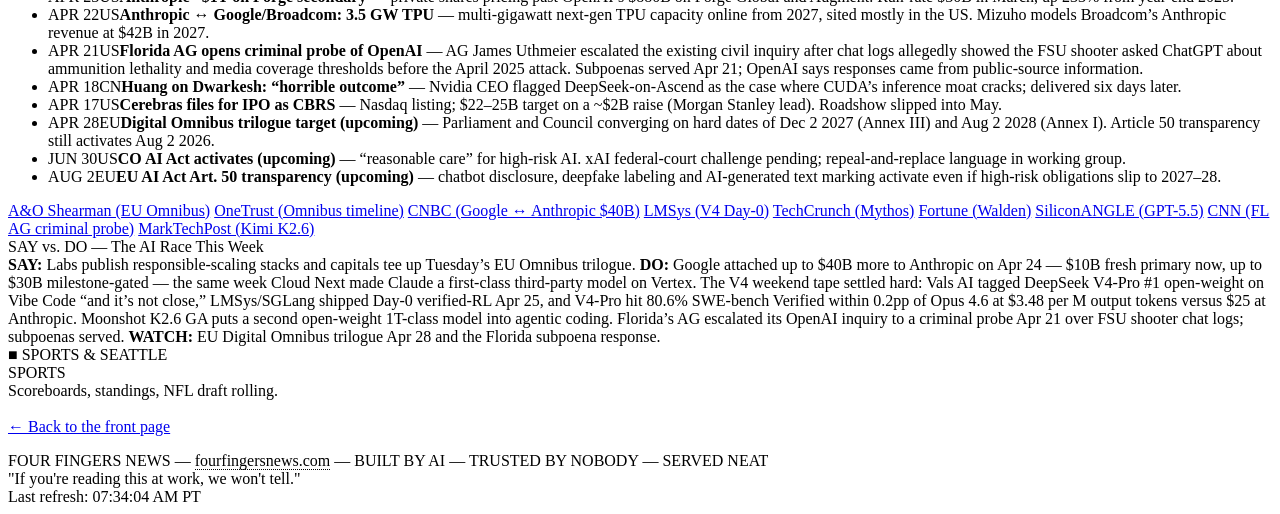
==== commit eeb8a1e9: "Hourly refresh MID: Rubio (State) rejects Tehran's Hormuz-first paper -- 'not acceptable,' permittin" ====
--- a/ai.html
+++ b/ai.html
@@ -22,7 +22,7 @@
 
 <div class="chyron" id="chyronBar">
   <div class="chyron-track" id="chyronTrack">
-    <span class="chyron-item"><span class="chyron-label">&#9888;&#65039; IRAN WAR</span>Day <span class="iran-day-count">59</span> &bull; Mon 08:05 PT: Putin&ndash;Araghchi sit-down on the record in St. Petersburg &mdash; Putin: &ldquo;Russia will do what it can to support the interests of Iran &hellip; help bring peace to West Asia as soon as possible,&rdquo; cites a message from Mojtaba Khamenei (TASS, ANI) &bull; IRGC public pushback &mdash; senior commander says Tehran &ldquo;has no intention of unblocking the Strait of Hormuz&rdquo;; controlling it is &ldquo;the definitive strategy of Islamic Iran&rdquo; &mdash; first uniformed-side rejection of the Hormuz-first paper &bull; Trump set to convene NSC on the Hormuz-first paper &bull; Araghchi blames &ldquo;excessive US demands&rdquo; for Round 2 collapse &bull; Mon AM IDF strikes Hezbollah sites in the Beqaa Valley &mdash; first Beqaa hit in ~3 weeks (Times of Israel); pairs with the overnight Beirut precise strike that killed intel-chief Hussein Makled &bull; Pres. Aoun to southern delegation: negotiating with Israel &ldquo;is not betrayal&rdquo; &bull; HZ Sec-Gen Qassem calls Beirut&ndash;Tel Aviv direct-talks track &ldquo;a grave sin&rdquo; &bull; Western Galilee sirens Mon AM (suspected HZ drone) &bull; Brent ~$108.11 in Mon US trade (~+2.6%) past the Asia 3-wk high; WTI tops $96 (~+2%) &bull; Asia tape: Nikkei +1.4% record, Kospi +1.83% record, MSCI Asia-Pac +1.7%, MSCI EM record, TSMC +6% record &bull; Sun PM: AXIOS &mdash; Tehran hands Pakistani mediators a new paper: reopen Hormuz, lift the blockade, end the war first; nuclear file deferred to a later phase. White House confirms receipt: &ldquo;will not negotiate through the press &hellip; the United States holds the cards.&rdquo; &bull; Trump on Fox Sunday Briefing &mdash; US &ldquo;going to take Iran&rsquo;s nuclear dust, part of negotiation&rdquo; (~440 kg HEU); Tehran line: enriched uranium does not leave the country &bull; Araghchi landed in St. Petersburg Sun night (state media); Putin sit-down Mon Apr 27 &mdash; Hormuz at the top of the file, per Iran amb. Kazem Jalali (ISNA); Tehran&rsquo;s highest-level outreach since Round 2 collapsed &bull; Iran Deputy Speaker Nikzad (Sun): Hormuz &ldquo;under no circumstances&rdquo; returns to prior state &mdash; cites a Mojtaba Khamenei order &bull; Iran MFA spox Baghaei: &ldquo;no meeting is planned&rdquo; with US &bull; Trump (Sat): a &ldquo;much better&rdquo; paper arrived &ldquo;within 10 minutes&rdquo; of the cancel &mdash; &ldquo;a lot but not enough&rdquo; &bull; Round 2 still off; phones-only channel holds &bull; South Lebanon: Lebanon Health Min Sun update &mdash; 14 killed (incl. 2 women, 2 children) and 37 wounded in IDF strikes on the south after the AM evac order for 7 villages N of the Litani &bull; Northern Israeli border-town mayors Sun PM: schools close from Tue &bull; Netanyahu: HZ violations &ldquo;dismantling the ceasefire&rdquo; &bull; Aoun: Litani-bridge strikes a &ldquo;dangerous escalation,&rdquo; an attempt &ldquo;to sever geographical connectivity&rdquo; &bull; WTI Sun futures open ~$96, Brent prints up to ~$108 then pares on the Hormuz-first proposal report (Bloomberg, CNBC) &bull; CENTCOM tally: 38 redirected since Apr 13, zero evasions &bull; Iran nationwide internet blackout hits hour ~1,400 &bull; Apr 26 was the FDD/Bessent storage-overflow day &mdash; Tehran reactivated VLCC Nasha as floating storage off Kharg (~48 hrs of buffer); Bessent: wells offline in &ldquo;a matter of days&rdquo; &bull; Lebanon running tally since Mar 2: 2,509+ killed, 7,755+ wounded &bull; Blockade stays on</span>
+    <span class="chyron-item"><span class="chyron-label">&#9888;&#65039; IRAN WAR</span>Day <span class="iran-day-count">59</span> &bull; Mon 09:05 PT: Rubio (State) rejects Tehran&rsquo;s Hormuz-first paper &mdash; reopen-on-Iranian-permitting framing &ldquo;is not acceptable&rdquo; to the US or others; flags &ldquo;fractured&rdquo; Iranian leadership as a ceiling on the talks (Times of Israel) &bull; Araghchi at the Putin sit-down: US &ldquo;has not achieved any of its war goals,&rdquo; frames talks as a US ask (Al Jazeera) &bull; Putin&ndash;Araghchi on the record in St. Petersburg &mdash; Putin: &ldquo;Russia will do what it can to support the interests of Iran &hellip; help bring peace to West Asia as soon as possible,&rdquo; cites a message from Mojtaba Khamenei (TASS, ANI) &bull; IRGC public pushback &mdash; senior commander says Tehran &ldquo;has no intention of unblocking the Strait of Hormuz&rdquo;; controlling it is &ldquo;the definitive strategy of Islamic Iran&rdquo; &mdash; first uniformed-side rejection of the Hormuz-first paper &bull; Trump set to convene NSC on the Hormuz-first paper &bull; Araghchi blames &ldquo;excessive US demands&rdquo; for Round 2 collapse &bull; Mon AM IDF strikes Hezbollah sites in the Beqaa Valley &mdash; first Beqaa hit in ~3 weeks (Times of Israel); pairs with the overnight Beirut precise strike that killed intel-chief Hussein Makled &bull; Pres. Aoun to southern delegation: negotiating with Israel &ldquo;is not betrayal&rdquo; &bull; HZ Sec-Gen Qassem calls Beirut&ndash;Tel Aviv direct-talks track &ldquo;a grave sin&rdquo; &bull; Western Galilee sirens Mon AM (suspected HZ drone) &bull; Brent ~$108.11 in Mon US trade (~+2.6%) past the Asia 3-wk high; WTI tops $96 (~+2%) &bull; Asia tape: Nikkei +1.4% record, Kospi +1.83% record, MSCI Asia-Pac +1.7%, MSCI EM record, TSMC +6% record &bull; Sun PM: AXIOS &mdash; Tehran hands Pakistani mediators a new paper: reopen Hormuz, lift the blockade, end the war first; nuclear file deferred to a later phase. White House confirms receipt: &ldquo;will not negotiate through the press &hellip; the United States holds the cards.&rdquo; &bull; Trump on Fox Sunday Briefing &mdash; US &ldquo;going to take Iran&rsquo;s nuclear dust, part of negotiation&rdquo; (~440 kg HEU); Tehran line: enriched uranium does not leave the country &bull; Araghchi landed in St. Petersburg Sun night (state media); Putin sit-down Mon Apr 27 &mdash; Hormuz at the top of the file, per Iran amb. Kazem Jalali (ISNA); Tehran&rsquo;s highest-level outreach since Round 2 collapsed &bull; Iran Deputy Speaker Nikzad (Sun): Hormuz &ldquo;under no circumstances&rdquo; returns to prior state &mdash; cites a Mojtaba Khamenei order &bull; Iran MFA spox Baghaei: &ldquo;no meeting is planned&rdquo; with US &bull; Trump (Sat): a &ldquo;much better&rdquo; paper arrived &ldquo;within 10 minutes&rdquo; of the cancel &mdash; &ldquo;a lot but not enough&rdquo; &bull; Round 2 still off; phones-only channel holds &bull; South Lebanon: Lebanon Health Min Sun update &mdash; 14 killed (incl. 2 women, 2 children) and 37 wounded in IDF strikes on the south after the AM evac order for 7 villages N of the Litani &bull; Northern Israeli border-town mayors Sun PM: schools close from Tue &bull; Netanyahu: HZ violations &ldquo;dismantling the ceasefire&rdquo; &bull; Aoun: Litani-bridge strikes a &ldquo;dangerous escalation,&rdquo; an attempt &ldquo;to sever geographical connectivity&rdquo; &bull; WTI Sun futures open ~$96, Brent prints up to ~$108 then pares on the Hormuz-first proposal report (Bloomberg, CNBC) &bull; CENTCOM tally: 38 redirected since Apr 13, zero evasions &bull; Iran nationwide internet blackout hits hour ~1,400 &bull; Apr 26 was the FDD/Bessent storage-overflow day &mdash; Tehran reactivated VLCC Nasha as floating storage off Kharg (~48 hrs of buffer); Bessent: wells offline in &ldquo;a matter of days&rdquo; &bull; Lebanon running tally since Mar 2: 2,509+ killed, 7,755+ wounded &bull; Blockade stays on</span>
     <span class="chyron-sep">&#9670;</span>
     <span class="chyron-item"><span class="chyron-label">MLB</span><span class="chyronMLB">Mariners sweep at Busch &bull; Sun: Refsnyder pinch-hit HR in the 9th, 3-2 win &bull; First road sweep of the year after the 1-8 start &bull; Bats: 19 hits Sat, the season high</span></span>
     <span class="chyron-sep">&#9670;</span>
@@ -54,7 +54,7 @@
     <span class="chyron-sep">&#9670;</span>
     <span class="chyron-item"><span class="chyron-label">&#127916;&#65039; MEDIA</span>WBD shareholders Thu approve the $110B Paramount Skydance merger &mdash; $31/share values Warner Bros. Discovery at ~$77B &bull; Combines HBO Max, CNN, TBS, TNT, and the Warner Bros. film studio into the Paramount Skydance stack &bull; Regulatory review next in Washington (DOJ subpoenas sent late Mar on studio output, content rights, streaming, theaters) and London &bull; Both boards had endorsed unanimously</span>
     <span class="chyron-sep">&#9670;</span>
-    <span class="chyron-item"><span class="chyron-label">&#128200; MARKETS</span>Mon US open: SPX -0.1% / Dow flat-to-up / NDX -0.2% ahead of Mag-7 wk + Wed FOMC (priced 100% hold) &bull; Brent ~$108.11 (~+2.6%) past the Asia 3-wk high; WTI tops $96 (~+2%) &bull; Asia: Nikkei +1.4% record, Kospi +1.83% record, MSCI Asia-Pac +1.7%, MSCI EM record, TSMC +6% record &bull; Fri close: S&amp;P 7,165.08 (+0.8%) record, Nasdaq Comp 24,836.60 (+1.6%) record, Dow 49,230.71 (&minus;0.2%) &bull; Semis up 18 straight &mdash; INTC tops its 2000 peak on +20&ndash;25% Q1 move ($13.6B rev, data-center $5.1B vs $4.4B est); NVDA retakes $5T cap; TXN 25-yr high &bull; Magnificent Seven earnings load the wk, Fed decision Wed &bull; DOJ drops criminal probe of Fed Chair Powell &mdash; clears Tillis hold, opens runway for Warsh confirmation</span>
+    <span class="chyron-item"><span class="chyron-label">&#128200; MARKETS</span>Mon midday: SPX &minus;0.2% / Dow &minus;0.4% (~&minus;193 pts) / NDX softer ahead of Mag-7 wk + Wed FOMC (priced 100% hold) &bull; Brent ~$108.11 (~+2.6%) past the Asia 3-wk high; WTI tops $96 (~+2%) &bull; Asia: Nikkei +1.4% record, Kospi +1.83% record, MSCI Asia-Pac +1.7%, MSCI EM record, TSMC +6% record &bull; Fri close: S&amp;P 7,165.08 (+0.8%) record, Nasdaq Comp 24,836.60 (+1.6%) record, Dow 49,230.71 (&minus;0.2%) &bull; Semis up 18 straight &mdash; INTC tops its 2000 peak on +20&ndash;25% Q1 move ($13.6B rev, data-center $5.1B vs $4.4B est); NVDA retakes $5T cap; TXN 25-yr high &bull; Magnificent Seven earnings load the wk, Fed decision Wed &bull; DOJ drops criminal probe of Fed Chair Powell &mdash; clears Tillis hold, opens runway for Warsh confirmation</span>
     <span class="chyron-sep">&#9670;</span>
     <span class="chyron-item"><span class="chyron-label">QUANTUM</span>Quantinuum hits 94 logical qubits from 98 physical &bull; Error correction at break-even &bull; Q-Day estimates lurch to ~2030 &bull; China&rsquo;s 3,700km quantum network live &bull; Google Willow 13,000x advantage &bull; $38B global spend</span>
     <span class="chyron-sep">&#9670;</span>
@@ -68,7 +68,7 @@
     <span class="chyron-sep">&#9670;</span>
     <span class="chyron-item"><span class="chyron-label">&#9981; GAS</span><span id="chyronGasNatl">Nat'l avg: loading...</span></span>
     <span class="chyron-sep">&#9670;</span>
-    <span class="chyron-item"><span class="chyron-label">&#9888;&#65039; IRAN WAR</span>Day <span class="iran-day-count">59</span> &bull; Mon 08:05 PT: Putin&ndash;Araghchi sit-down on the record in St. Petersburg &mdash; Putin: &ldquo;Russia will do what it can to support the interests of Iran &hellip; help bring peace to West Asia as soon as possible,&rdquo; cites a message from Mojtaba Khamenei (TASS, ANI) &bull; IRGC public pushback &mdash; senior commander says Tehran &ldquo;has no intention of unblocking the Strait of Hormuz&rdquo;; controlling it is &ldquo;the definitive strategy of Islamic Iran&rdquo; &mdash; first uniformed-side rejection of the Hormuz-first paper &bull; Trump set to convene NSC on the Hormuz-first paper &bull; Araghchi blames &ldquo;excessive US demands&rdquo; for Round 2 collapse &bull; Mon AM IDF strikes Hezbollah sites in the Beqaa Valley &mdash; first Beqaa hit in ~3 weeks (Times of Israel); pairs with the overnight Beirut precise strike that killed intel-chief Hussein Makled &bull; Pres. Aoun to southern delegation: negotiating with Israel &ldquo;is not betrayal&rdquo; &bull; HZ Sec-Gen Qassem calls Beirut&ndash;Tel Aviv direct-talks track &ldquo;a grave sin&rdquo; &bull; Western Galilee sirens Mon AM (suspected HZ drone) &bull; Brent ~$108.11 in Mon US trade (~+2.6%) past the Asia 3-wk high; WTI tops $96 (~+2%) &bull; Asia tape: Nikkei +1.4% record, Kospi +1.83% record, MSCI Asia-Pac +1.7%, MSCI EM record, TSMC +6% record &bull; Sun PM: AXIOS &mdash; Tehran hands Pakistani mediators a new paper: reopen Hormuz, lift the blockade, end the war first; nuclear file deferred to a later phase. White House confirms receipt: &ldquo;will not negotiate through the press &hellip; the United States holds the cards.&rdquo; &bull; Trump on Fox Sunday Briefing &mdash; US &ldquo;going to take Iran&rsquo;s nuclear dust, part of negotiation&rdquo; (~440 kg HEU); Tehran line: enriched uranium does not leave the country &bull; Araghchi landed in St. Petersburg Sun night (state media); Putin sit-down Mon Apr 27 &mdash; Hormuz at the top of the file, per Iran amb. Kazem Jalali (ISNA); Tehran&rsquo;s highest-level outreach since Round 2 collapsed &bull; Iran Deputy Speaker Nikzad (Sun): Hormuz &ldquo;under no circumstances&rdquo; returns to prior state &mdash; cites a Mojtaba Khamenei order &bull; Iran MFA spox Baghaei: &ldquo;no meeting is planned&rdquo; with US &bull; Trump (Sat): a &ldquo;much better&rdquo; paper arrived &ldquo;within 10 minutes&rdquo; of the cancel &mdash; &ldquo;a lot but not enough&rdquo; &bull; Round 2 still off; phones-only channel holds &bull; South Lebanon: Lebanon Health Min Sun update &mdash; 14 killed (incl. 2 women, 2 children) and 37 wounded in IDF strikes on the south after the AM evac order for 7 villages N of the Litani &bull; Northern Israeli border-town mayors Sun PM: schools close from Tue &bull; Netanyahu: HZ violations &ldquo;dismantling the ceasefire&rdquo; &bull; Aoun: Litani-bridge strikes a &ldquo;dangerous escalation,&rdquo; an attempt &ldquo;to sever geographical connectivity&rdquo; &bull; WTI Sun futures open ~$96, Brent prints up to ~$108 then pares on the Hormuz-first proposal report (Bloomberg, CNBC) &bull; CENTCOM tally: 38 redirected since Apr 13, zero evasions &bull; Iran nationwide internet blackout hits hour ~1,400 &bull; Apr 26 was the FDD/Bessent storage-overflow day &mdash; Tehran reactivated VLCC Nasha as floating storage off Kharg (~48 hrs of buffer); Bessent: wells offline in &ldquo;a matter of days&rdquo; &bull; Lebanon running tally since Mar 2: 2,509+ killed, 7,755+ wounded &bull; Blockade stays on</span>
+    <span class="chyron-item"><span class="chyron-label">&#9888;&#65039; IRAN WAR</span>Day <span class="iran-day-count">59</span> &bull; Mon 09:05 PT: Rubio (State) rejects Tehran&rsquo;s Hormuz-first paper &mdash; reopen-on-Iranian-permitting framing &ldquo;is not acceptable&rdquo; to the US or others; flags &ldquo;fractured&rdquo; Iranian leadership as a ceiling on the talks (Times of Israel) &bull; Araghchi at the Putin sit-down: US &ldquo;has not achieved any of its war goals,&rdquo; frames talks as a US ask (Al Jazeera) &bull; Putin&ndash;Araghchi on the record in St. Petersburg &mdash; Putin: &ldquo;Russia will do what it can to support the interests of Iran &hellip; help bring peace to West Asia as soon as possible,&rdquo; cites a message from Mojtaba Khamenei (TASS, ANI) &bull; IRGC public pushback &mdash; senior commander says Tehran &ldquo;has no intention of unblocking the Strait of Hormuz&rdquo;; controlling it is &ldquo;the definitive strategy of Islamic Iran&rdquo; &mdash; first uniformed-side rejection of the Hormuz-first paper &bull; Trump set to convene NSC on the Hormuz-first paper &bull; Araghchi blames &ldquo;excessive US demands&rdquo; for Round 2 collapse &bull; Mon AM IDF strikes Hezbollah sites in the Beqaa Valley &mdash; first Beqaa hit in ~3 weeks (Times of Israel); pairs with the overnight Beirut precise strike that killed intel-chief Hussein Makled &bull; Pres. Aoun to southern delegation: negotiating with Israel &ldquo;is not betrayal&rdquo; &bull; HZ Sec-Gen Qassem calls Beirut&ndash;Tel Aviv direct-talks track &ldquo;a grave sin&rdquo; &bull; Western Galilee sirens Mon AM (suspected HZ drone) &bull; Brent ~$108.11 in Mon US trade (~+2.6%) past the Asia 3-wk high; WTI tops $96 (~+2%) &bull; Asia tape: Nikkei +1.4% record, Kospi +1.83% record, MSCI Asia-Pac +1.7%, MSCI EM record, TSMC +6% record &bull; Sun PM: AXIOS &mdash; Tehran hands Pakistani mediators a new paper: reopen Hormuz, lift the blockade, end the war first; nuclear file deferred to a later phase. White House confirms receipt: &ldquo;will not negotiate through the press &hellip; the United States holds the cards.&rdquo; &bull; Trump on Fox Sunday Briefing &mdash; US &ldquo;going to take Iran&rsquo;s nuclear dust, part of negotiation&rdquo; (~440 kg HEU); Tehran line: enriched uranium does not leave the country &bull; Araghchi landed in St. Petersburg Sun night (state media); Putin sit-down Mon Apr 27 &mdash; Hormuz at the top of the file, per Iran amb. Kazem Jalali (ISNA); Tehran&rsquo;s highest-level outreach since Round 2 collapsed &bull; Iran Deputy Speaker Nikzad (Sun): Hormuz &ldquo;under no circumstances&rdquo; returns to prior state &mdash; cites a Mojtaba Khamenei order &bull; Iran MFA spox Baghaei: &ldquo;no meeting is planned&rdquo; with US &bull; Trump (Sat): a &ldquo;much better&rdquo; paper arrived &ldquo;within 10 minutes&rdquo; of the cancel &mdash; &ldquo;a lot but not enough&rdquo; &bull; Round 2 still off; phones-only channel holds &bull; South Lebanon: Lebanon Health Min Sun update &mdash; 14 killed (incl. 2 women, 2 children) and 37 wounded in IDF strikes on the south after the AM evac order for 7 villages N of the Litani &bull; Northern Israeli border-town mayors Sun PM: schools close from Tue &bull; Netanyahu: HZ violations &ldquo;dismantling the ceasefire&rdquo; &bull; Aoun: Litani-bridge strikes a &ldquo;dangerous escalation,&rdquo; an attempt &ldquo;to sever geographical connectivity&rdquo; &bull; WTI Sun futures open ~$96, Brent prints up to ~$108 then pares on the Hormuz-first proposal report (Bloomberg, CNBC) &bull; CENTCOM tally: 38 redirected since Apr 13, zero evasions &bull; Iran nationwide internet blackout hits hour ~1,400 &bull; Apr 26 was the FDD/Bessent storage-overflow day &mdash; Tehran reactivated VLCC Nasha as floating storage off Kharg (~48 hrs of buffer); Bessent: wells offline in &ldquo;a matter of days&rdquo; &bull; Lebanon running tally since Mar 2: 2,509+ killed, 7,755+ wounded &bull; Blockade stays on</span>
     <span class="chyron-sep">&#9670;</span>
     <span class="chyron-item"><span class="chyron-label">MLB</span><span class="chyronMLB">Mariners sweep at Busch &bull; Sun: Refsnyder pinch-hit HR in the 9th, 3-2 win &bull; First road sweep of the year after the 1-8 start &bull; Bats: 19 hits Sat, the season high</span></span>
     <span class="chyron-sep">&#9670;</span>
@@ -100,7 +100,7 @@
     <span class="chyron-sep">&#9670;</span>
     <span class="chyron-item"><span class="chyron-label">&#127916;&#65039; MEDIA</span>WBD shareholders Thu approve the $110B Paramount Skydance merger &mdash; $31/share values Warner Bros. Discovery at ~$77B &bull; Combines HBO Max, CNN, TBS, TNT, and the Warner Bros. film studio into the Paramount Skydance stack &bull; Regulatory review next in Washington (DOJ subpoenas sent late Mar on studio output, content rights, streaming, theaters) and London &bull; Both boards had endorsed unanimously</span>
     <span class="chyron-sep">&#9670;</span>
-    <span class="chyron-item"><span class="chyron-label">&#128200; MARKETS</span>Mon US open: SPX -0.1% / Dow flat-to-up / NDX -0.2% ahead of Mag-7 wk + Wed FOMC (priced 100% hold) &bull; Brent ~$108.11 (~+2.6%) past the Asia 3-wk high; WTI tops $96 (~+2%) &bull; Asia: Nikkei +1.4% record, Kospi +1.83% record, MSCI Asia-Pac +1.7%, MSCI EM record, TSMC +6% record &bull; Fri close: S&amp;P 7,165.08 (+0.8%) record, Nasdaq Comp 24,836.60 (+1.6%) record, Dow 49,230.71 (&minus;0.2%) &bull; Semis up 18 straight &mdash; INTC tops its 2000 peak on +20&ndash;25% Q1 move ($13.6B rev, data-center $5.1B vs $4.4B est); NVDA retakes $5T cap; TXN 25-yr high &bull; Magnificent Seven earnings load the wk, Fed decision Wed &bull; DOJ drops criminal probe of Fed Chair Powell &mdash; clears Tillis hold, opens runway for Warsh confirmation</span>
+    <span class="chyron-item"><span class="chyron-label">&#128200; MARKETS</span>Mon midday: SPX &minus;0.2% / Dow &minus;0.4% (~&minus;193 pts) / NDX softer ahead of Mag-7 wk + Wed FOMC (priced 100% hold) &bull; Brent ~$108.11 (~+2.6%) past the Asia 3-wk high; WTI tops $96 (~+2%) &bull; Asia: Nikkei +1.4% record, Kospi +1.83% record, MSCI Asia-Pac +1.7%, MSCI EM record, TSMC +6% record &bull; Fri close: S&amp;P 7,165.08 (+0.8%) record, Nasdaq Comp 24,836.60 (+1.6%) record, Dow 49,230.71 (&minus;0.2%) &bull; Semis up 18 straight &mdash; INTC tops its 2000 peak on +20&ndash;25% Q1 move ($13.6B rev, data-center $5.1B vs $4.4B est); NVDA retakes $5T cap; TXN 25-yr high &bull; Magnificent Seven earnings load the wk, Fed decision Wed &bull; DOJ drops criminal probe of Fed Chair Powell &mdash; clears Tillis hold, opens runway for Warsh confirmation</span>
     <span class="chyron-sep">&#9670;</span>
     <span class="chyron-item"><span class="chyron-label">QUANTUM</span>Quantinuum hits 94 logical qubits from 98 physical &bull; Error correction at break-even &bull; Q-Day estimates lurch to ~2030 &bull; China&rsquo;s 3,700km quantum network live &bull; Google Willow 13,000x advantage &bull; $38B global spend</span>
     <span class="chyron-sep">&#9670;</span>
@@ -466,7 +466,7 @@
       <span class="highlight">FOUR FINGERS NEWS</span> &#8212; <a href="https://fourfingersnews.com/" style="color:inherit;text-decoration:none;border-bottom:1px dotted currentColor;">fourfingersnews.com</a> &#8212; BUILT BY AI &#8212; TRUSTED BY NOBODY &#8212; SERVED NEAT
     </div>
     <div class="footer-quip">"If you're reading this at work, we won't tell."</div>
-    <div class="last-refresh">Last refresh: <span id="lastRefresh">Mon Apr 27 &middot; 08:05 PT</span></div>
+    <div class="last-refresh">Last refresh: <span id="lastRefresh">Mon Apr 27 &middot; 09:05 PT</span></div>
   </div>
 
 </div><!-- /main -->
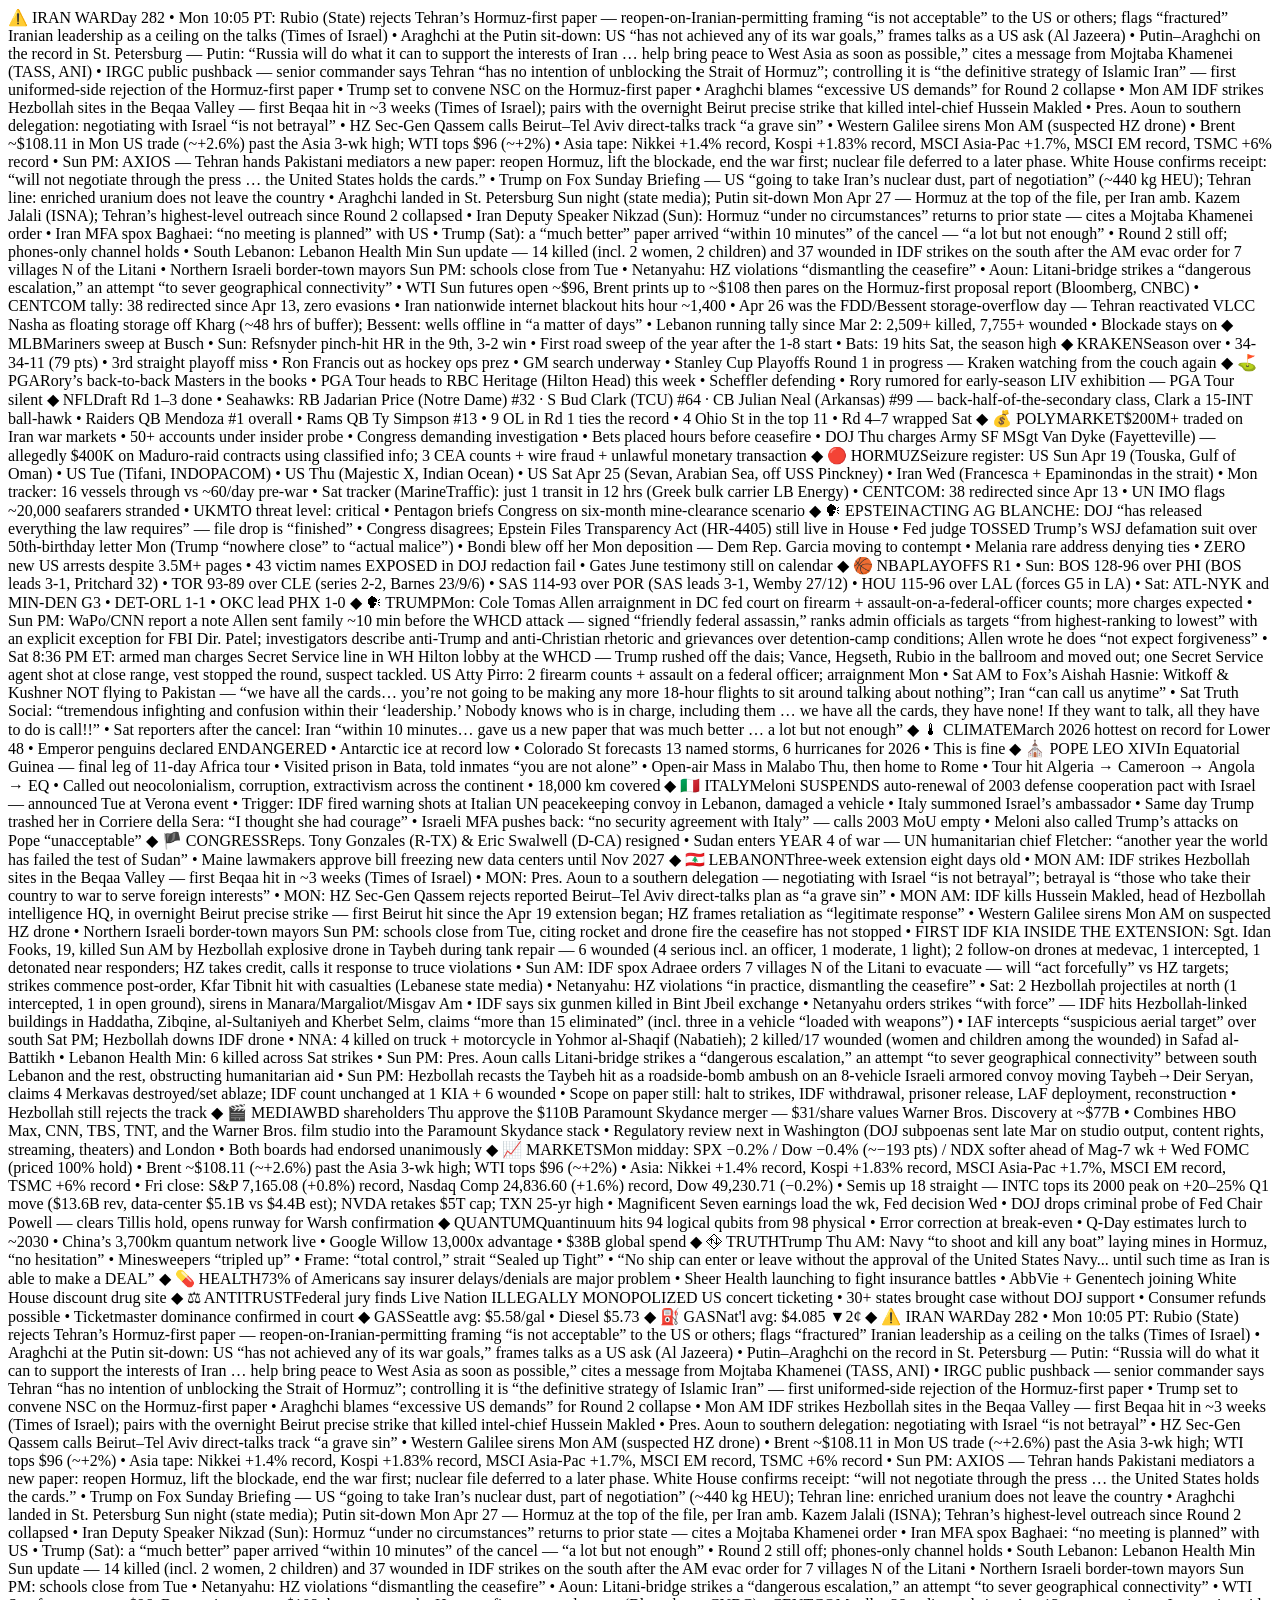
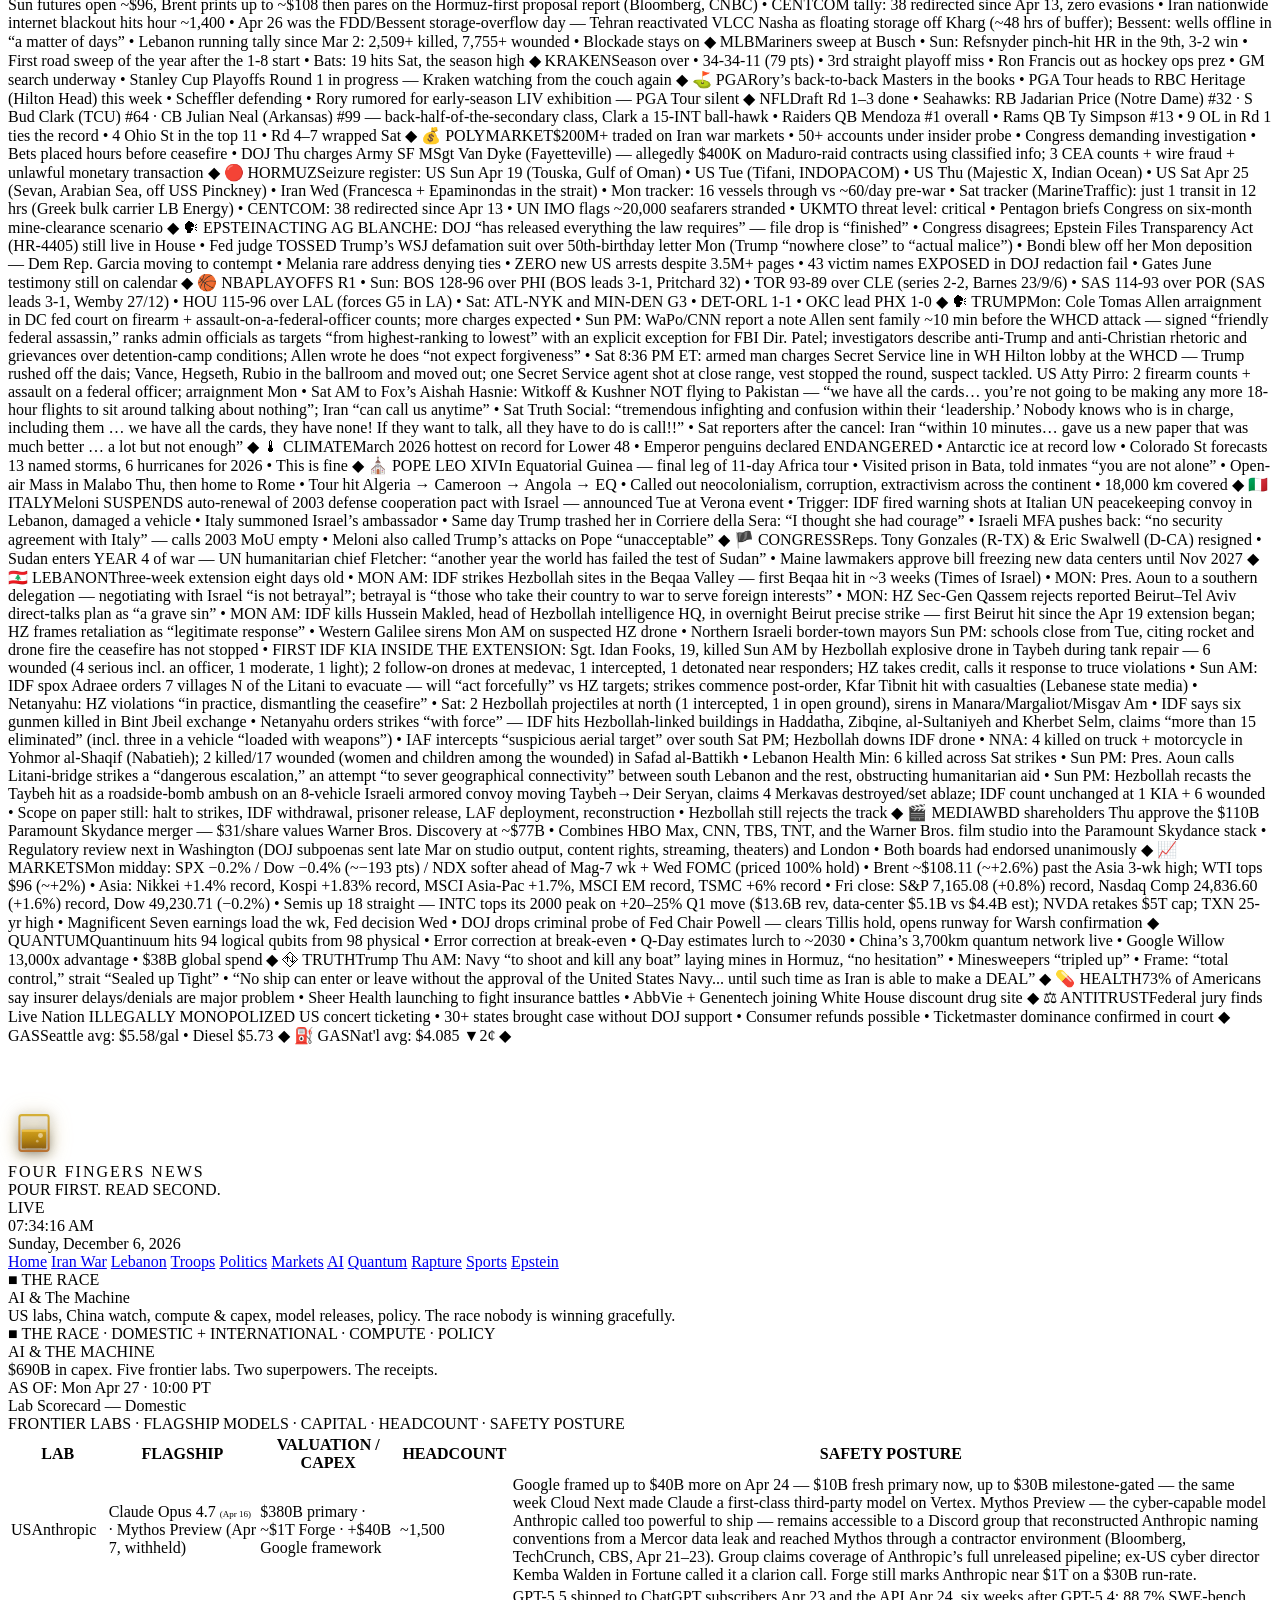
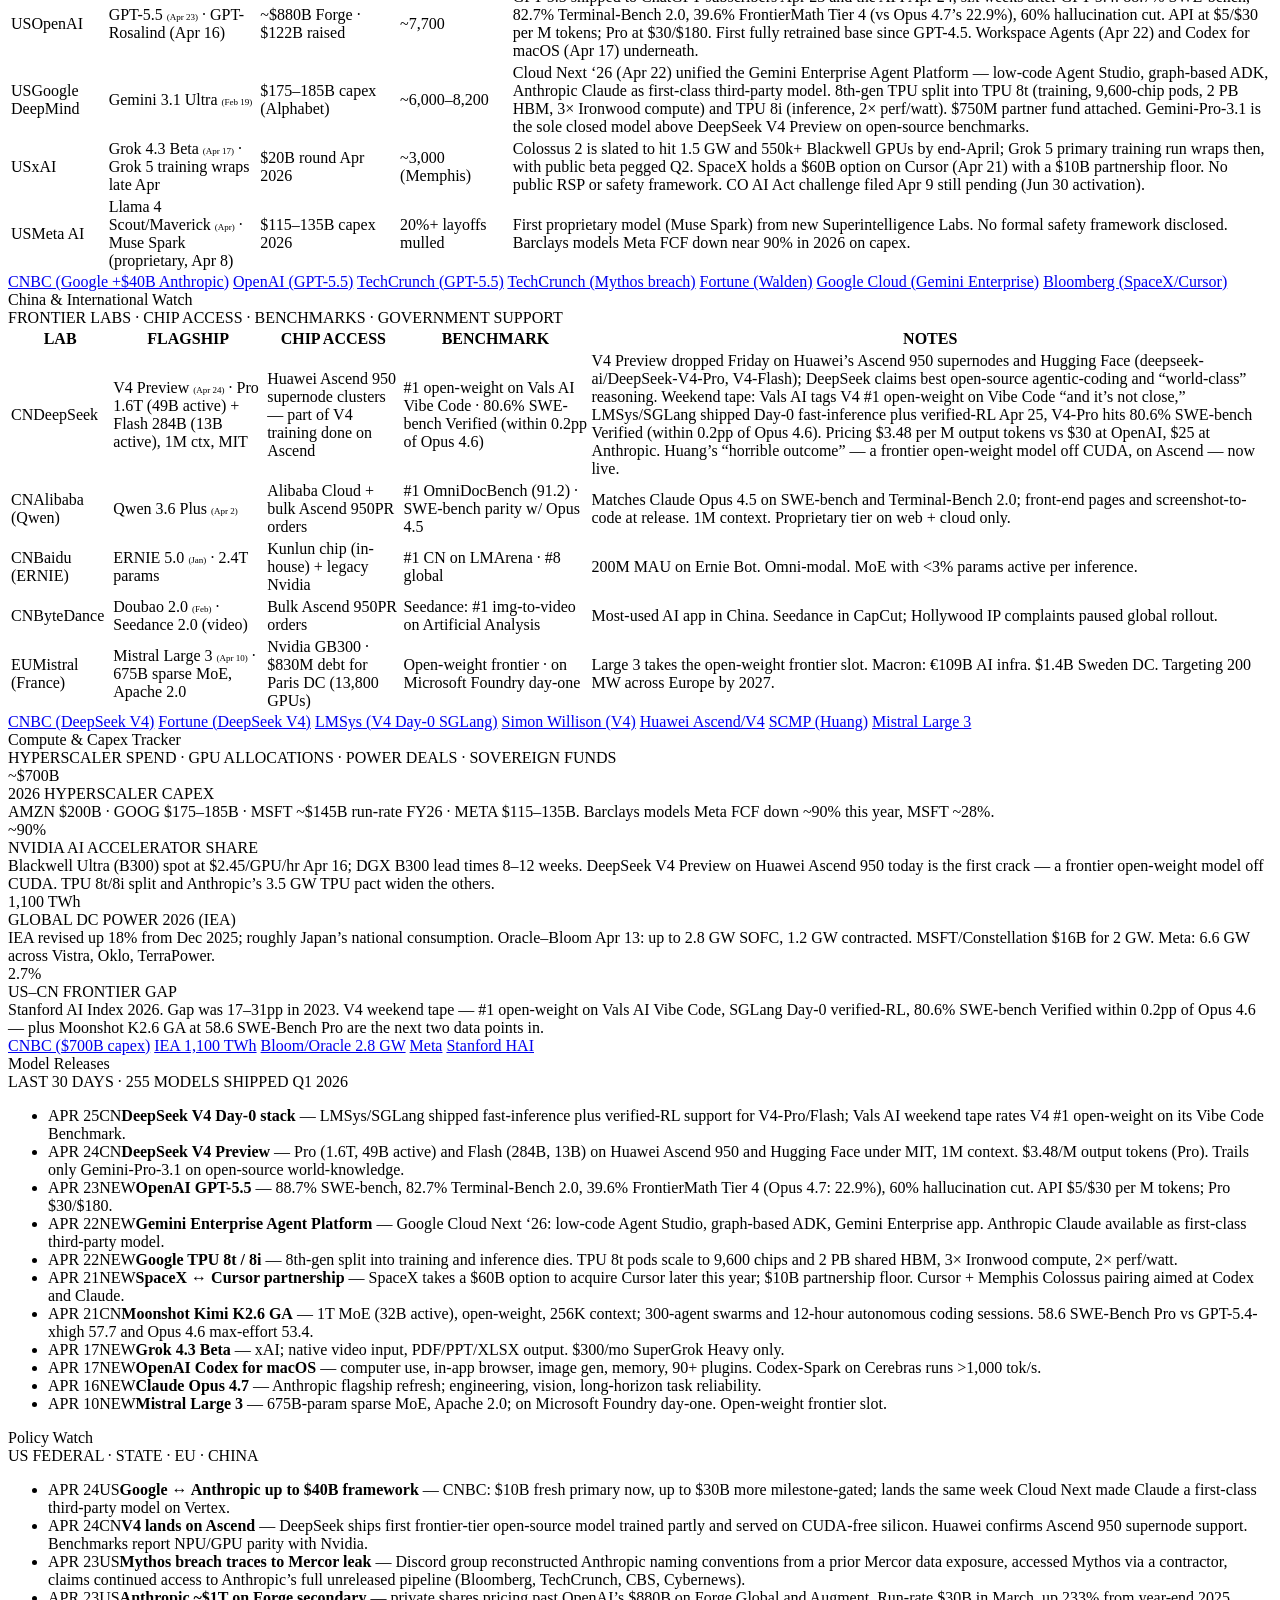
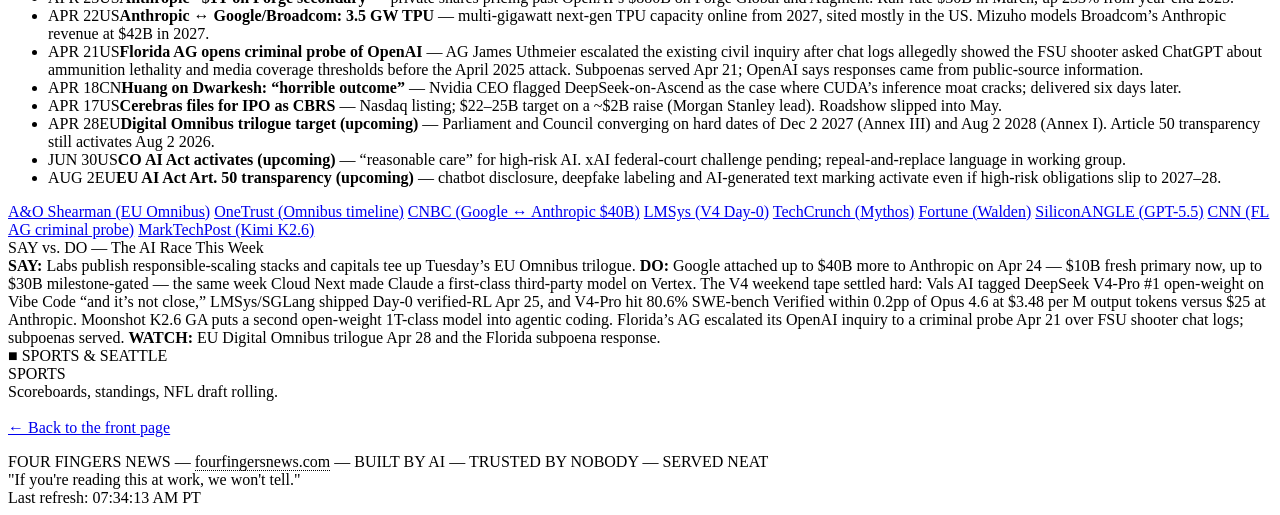
==== commit e8f287b6: "Hourly refresh: steady state, timestamp only (10:05 PT)" ====
--- a/ai.html
+++ b/ai.html
@@ -22,7 +22,7 @@
 
 <div class="chyron" id="chyronBar">
   <div class="chyron-track" id="chyronTrack">
-    <span class="chyron-item"><span class="chyron-label">&#9888;&#65039; IRAN WAR</span>Day <span class="iran-day-count">59</span> &bull; Mon 09:05 PT: Rubio (State) rejects Tehran&rsquo;s Hormuz-first paper &mdash; reopen-on-Iranian-permitting framing &ldquo;is not acceptable&rdquo; to the US or others; flags &ldquo;fractured&rdquo; Iranian leadership as a ceiling on the talks (Times of Israel) &bull; Araghchi at the Putin sit-down: US &ldquo;has not achieved any of its war goals,&rdquo; frames talks as a US ask (Al Jazeera) &bull; Putin&ndash;Araghchi on the record in St. Petersburg &mdash; Putin: &ldquo;Russia will do what it can to support the interests of Iran &hellip; help bring peace to West Asia as soon as possible,&rdquo; cites a message from Mojtaba Khamenei (TASS, ANI) &bull; IRGC public pushback &mdash; senior commander says Tehran &ldquo;has no intention of unblocking the Strait of Hormuz&rdquo;; controlling it is &ldquo;the definitive strategy of Islamic Iran&rdquo; &mdash; first uniformed-side rejection of the Hormuz-first paper &bull; Trump set to convene NSC on the Hormuz-first paper &bull; Araghchi blames &ldquo;excessive US demands&rdquo; for Round 2 collapse &bull; Mon AM IDF strikes Hezbollah sites in the Beqaa Valley &mdash; first Beqaa hit in ~3 weeks (Times of Israel); pairs with the overnight Beirut precise strike that killed intel-chief Hussein Makled &bull; Pres. Aoun to southern delegation: negotiating with Israel &ldquo;is not betrayal&rdquo; &bull; HZ Sec-Gen Qassem calls Beirut&ndash;Tel Aviv direct-talks track &ldquo;a grave sin&rdquo; &bull; Western Galilee sirens Mon AM (suspected HZ drone) &bull; Brent ~$108.11 in Mon US trade (~+2.6%) past the Asia 3-wk high; WTI tops $96 (~+2%) &bull; Asia tape: Nikkei +1.4% record, Kospi +1.83% record, MSCI Asia-Pac +1.7%, MSCI EM record, TSMC +6% record &bull; Sun PM: AXIOS &mdash; Tehran hands Pakistani mediators a new paper: reopen Hormuz, lift the blockade, end the war first; nuclear file deferred to a later phase. White House confirms receipt: &ldquo;will not negotiate through the press &hellip; the United States holds the cards.&rdquo; &bull; Trump on Fox Sunday Briefing &mdash; US &ldquo;going to take Iran&rsquo;s nuclear dust, part of negotiation&rdquo; (~440 kg HEU); Tehran line: enriched uranium does not leave the country &bull; Araghchi landed in St. Petersburg Sun night (state media); Putin sit-down Mon Apr 27 &mdash; Hormuz at the top of the file, per Iran amb. Kazem Jalali (ISNA); Tehran&rsquo;s highest-level outreach since Round 2 collapsed &bull; Iran Deputy Speaker Nikzad (Sun): Hormuz &ldquo;under no circumstances&rdquo; returns to prior state &mdash; cites a Mojtaba Khamenei order &bull; Iran MFA spox Baghaei: &ldquo;no meeting is planned&rdquo; with US &bull; Trump (Sat): a &ldquo;much better&rdquo; paper arrived &ldquo;within 10 minutes&rdquo; of the cancel &mdash; &ldquo;a lot but not enough&rdquo; &bull; Round 2 still off; phones-only channel holds &bull; South Lebanon: Lebanon Health Min Sun update &mdash; 14 killed (incl. 2 women, 2 children) and 37 wounded in IDF strikes on the south after the AM evac order for 7 villages N of the Litani &bull; Northern Israeli border-town mayors Sun PM: schools close from Tue &bull; Netanyahu: HZ violations &ldquo;dismantling the ceasefire&rdquo; &bull; Aoun: Litani-bridge strikes a &ldquo;dangerous escalation,&rdquo; an attempt &ldquo;to sever geographical connectivity&rdquo; &bull; WTI Sun futures open ~$96, Brent prints up to ~$108 then pares on the Hormuz-first proposal report (Bloomberg, CNBC) &bull; CENTCOM tally: 38 redirected since Apr 13, zero evasions &bull; Iran nationwide internet blackout hits hour ~1,400 &bull; Apr 26 was the FDD/Bessent storage-overflow day &mdash; Tehran reactivated VLCC Nasha as floating storage off Kharg (~48 hrs of buffer); Bessent: wells offline in &ldquo;a matter of days&rdquo; &bull; Lebanon running tally since Mar 2: 2,509+ killed, 7,755+ wounded &bull; Blockade stays on</span>
+    <span class="chyron-item"><span class="chyron-label">&#9888;&#65039; IRAN WAR</span>Day <span class="iran-day-count">59</span> &bull; Mon 10:05 PT: Rubio (State) rejects Tehran&rsquo;s Hormuz-first paper &mdash; reopen-on-Iranian-permitting framing &ldquo;is not acceptable&rdquo; to the US or others; flags &ldquo;fractured&rdquo; Iranian leadership as a ceiling on the talks (Times of Israel) &bull; Araghchi at the Putin sit-down: US &ldquo;has not achieved any of its war goals,&rdquo; frames talks as a US ask (Al Jazeera) &bull; Putin&ndash;Araghchi on the record in St. Petersburg &mdash; Putin: &ldquo;Russia will do what it can to support the interests of Iran &hellip; help bring peace to West Asia as soon as possible,&rdquo; cites a message from Mojtaba Khamenei (TASS, ANI) &bull; IRGC public pushback &mdash; senior commander says Tehran &ldquo;has no intention of unblocking the Strait of Hormuz&rdquo;; controlling it is &ldquo;the definitive strategy of Islamic Iran&rdquo; &mdash; first uniformed-side rejection of the Hormuz-first paper &bull; Trump set to convene NSC on the Hormuz-first paper &bull; Araghchi blames &ldquo;excessive US demands&rdquo; for Round 2 collapse &bull; Mon AM IDF strikes Hezbollah sites in the Beqaa Valley &mdash; first Beqaa hit in ~3 weeks (Times of Israel); pairs with the overnight Beirut precise strike that killed intel-chief Hussein Makled &bull; Pres. Aoun to southern delegation: negotiating with Israel &ldquo;is not betrayal&rdquo; &bull; HZ Sec-Gen Qassem calls Beirut&ndash;Tel Aviv direct-talks track &ldquo;a grave sin&rdquo; &bull; Western Galilee sirens Mon AM (suspected HZ drone) &bull; Brent ~$108.11 in Mon US trade (~+2.6%) past the Asia 3-wk high; WTI tops $96 (~+2%) &bull; Asia tape: Nikkei +1.4% record, Kospi +1.83% record, MSCI Asia-Pac +1.7%, MSCI EM record, TSMC +6% record &bull; Sun PM: AXIOS &mdash; Tehran hands Pakistani mediators a new paper: reopen Hormuz, lift the blockade, end the war first; nuclear file deferred to a later phase. White House confirms receipt: &ldquo;will not negotiate through the press &hellip; the United States holds the cards.&rdquo; &bull; Trump on Fox Sunday Briefing &mdash; US &ldquo;going to take Iran&rsquo;s nuclear dust, part of negotiation&rdquo; (~440 kg HEU); Tehran line: enriched uranium does not leave the country &bull; Araghchi landed in St. Petersburg Sun night (state media); Putin sit-down Mon Apr 27 &mdash; Hormuz at the top of the file, per Iran amb. Kazem Jalali (ISNA); Tehran&rsquo;s highest-level outreach since Round 2 collapsed &bull; Iran Deputy Speaker Nikzad (Sun): Hormuz &ldquo;under no circumstances&rdquo; returns to prior state &mdash; cites a Mojtaba Khamenei order &bull; Iran MFA spox Baghaei: &ldquo;no meeting is planned&rdquo; with US &bull; Trump (Sat): a &ldquo;much better&rdquo; paper arrived &ldquo;within 10 minutes&rdquo; of the cancel &mdash; &ldquo;a lot but not enough&rdquo; &bull; Round 2 still off; phones-only channel holds &bull; South Lebanon: Lebanon Health Min Sun update &mdash; 14 killed (incl. 2 women, 2 children) and 37 wounded in IDF strikes on the south after the AM evac order for 7 villages N of the Litani &bull; Northern Israeli border-town mayors Sun PM: schools close from Tue &bull; Netanyahu: HZ violations &ldquo;dismantling the ceasefire&rdquo; &bull; Aoun: Litani-bridge strikes a &ldquo;dangerous escalation,&rdquo; an attempt &ldquo;to sever geographical connectivity&rdquo; &bull; WTI Sun futures open ~$96, Brent prints up to ~$108 then pares on the Hormuz-first proposal report (Bloomberg, CNBC) &bull; CENTCOM tally: 38 redirected since Apr 13, zero evasions &bull; Iran nationwide internet blackout hits hour ~1,400 &bull; Apr 26 was the FDD/Bessent storage-overflow day &mdash; Tehran reactivated VLCC Nasha as floating storage off Kharg (~48 hrs of buffer); Bessent: wells offline in &ldquo;a matter of days&rdquo; &bull; Lebanon running tally since Mar 2: 2,509+ killed, 7,755+ wounded &bull; Blockade stays on</span>
     <span class="chyron-sep">&#9670;</span>
     <span class="chyron-item"><span class="chyron-label">MLB</span><span class="chyronMLB">Mariners sweep at Busch &bull; Sun: Refsnyder pinch-hit HR in the 9th, 3-2 win &bull; First road sweep of the year after the 1-8 start &bull; Bats: 19 hits Sat, the season high</span></span>
     <span class="chyron-sep">&#9670;</span>
@@ -68,7 +68,7 @@
     <span class="chyron-sep">&#9670;</span>
     <span class="chyron-item"><span class="chyron-label">&#9981; GAS</span><span id="chyronGasNatl">Nat'l avg: loading...</span></span>
     <span class="chyron-sep">&#9670;</span>
-    <span class="chyron-item"><span class="chyron-label">&#9888;&#65039; IRAN WAR</span>Day <span class="iran-day-count">59</span> &bull; Mon 09:05 PT: Rubio (State) rejects Tehran&rsquo;s Hormuz-first paper &mdash; reopen-on-Iranian-permitting framing &ldquo;is not acceptable&rdquo; to the US or others; flags &ldquo;fractured&rdquo; Iranian leadership as a ceiling on the talks (Times of Israel) &bull; Araghchi at the Putin sit-down: US &ldquo;has not achieved any of its war goals,&rdquo; frames talks as a US ask (Al Jazeera) &bull; Putin&ndash;Araghchi on the record in St. Petersburg &mdash; Putin: &ldquo;Russia will do what it can to support the interests of Iran &hellip; help bring peace to West Asia as soon as possible,&rdquo; cites a message from Mojtaba Khamenei (TASS, ANI) &bull; IRGC public pushback &mdash; senior commander says Tehran &ldquo;has no intention of unblocking the Strait of Hormuz&rdquo;; controlling it is &ldquo;the definitive strategy of Islamic Iran&rdquo; &mdash; first uniformed-side rejection of the Hormuz-first paper &bull; Trump set to convene NSC on the Hormuz-first paper &bull; Araghchi blames &ldquo;excessive US demands&rdquo; for Round 2 collapse &bull; Mon AM IDF strikes Hezbollah sites in the Beqaa Valley &mdash; first Beqaa hit in ~3 weeks (Times of Israel); pairs with the overnight Beirut precise strike that killed intel-chief Hussein Makled &bull; Pres. Aoun to southern delegation: negotiating with Israel &ldquo;is not betrayal&rdquo; &bull; HZ Sec-Gen Qassem calls Beirut&ndash;Tel Aviv direct-talks track &ldquo;a grave sin&rdquo; &bull; Western Galilee sirens Mon AM (suspected HZ drone) &bull; Brent ~$108.11 in Mon US trade (~+2.6%) past the Asia 3-wk high; WTI tops $96 (~+2%) &bull; Asia tape: Nikkei +1.4% record, Kospi +1.83% record, MSCI Asia-Pac +1.7%, MSCI EM record, TSMC +6% record &bull; Sun PM: AXIOS &mdash; Tehran hands Pakistani mediators a new paper: reopen Hormuz, lift the blockade, end the war first; nuclear file deferred to a later phase. White House confirms receipt: &ldquo;will not negotiate through the press &hellip; the United States holds the cards.&rdquo; &bull; Trump on Fox Sunday Briefing &mdash; US &ldquo;going to take Iran&rsquo;s nuclear dust, part of negotiation&rdquo; (~440 kg HEU); Tehran line: enriched uranium does not leave the country &bull; Araghchi landed in St. Petersburg Sun night (state media); Putin sit-down Mon Apr 27 &mdash; Hormuz at the top of the file, per Iran amb. Kazem Jalali (ISNA); Tehran&rsquo;s highest-level outreach since Round 2 collapsed &bull; Iran Deputy Speaker Nikzad (Sun): Hormuz &ldquo;under no circumstances&rdquo; returns to prior state &mdash; cites a Mojtaba Khamenei order &bull; Iran MFA spox Baghaei: &ldquo;no meeting is planned&rdquo; with US &bull; Trump (Sat): a &ldquo;much better&rdquo; paper arrived &ldquo;within 10 minutes&rdquo; of the cancel &mdash; &ldquo;a lot but not enough&rdquo; &bull; Round 2 still off; phones-only channel holds &bull; South Lebanon: Lebanon Health Min Sun update &mdash; 14 killed (incl. 2 women, 2 children) and 37 wounded in IDF strikes on the south after the AM evac order for 7 villages N of the Litani &bull; Northern Israeli border-town mayors Sun PM: schools close from Tue &bull; Netanyahu: HZ violations &ldquo;dismantling the ceasefire&rdquo; &bull; Aoun: Litani-bridge strikes a &ldquo;dangerous escalation,&rdquo; an attempt &ldquo;to sever geographical connectivity&rdquo; &bull; WTI Sun futures open ~$96, Brent prints up to ~$108 then pares on the Hormuz-first proposal report (Bloomberg, CNBC) &bull; CENTCOM tally: 38 redirected since Apr 13, zero evasions &bull; Iran nationwide internet blackout hits hour ~1,400 &bull; Apr 26 was the FDD/Bessent storage-overflow day &mdash; Tehran reactivated VLCC Nasha as floating storage off Kharg (~48 hrs of buffer); Bessent: wells offline in &ldquo;a matter of days&rdquo; &bull; Lebanon running tally since Mar 2: 2,509+ killed, 7,755+ wounded &bull; Blockade stays on</span>
+    <span class="chyron-item"><span class="chyron-label">&#9888;&#65039; IRAN WAR</span>Day <span class="iran-day-count">59</span> &bull; Mon 10:05 PT: Rubio (State) rejects Tehran&rsquo;s Hormuz-first paper &mdash; reopen-on-Iranian-permitting framing &ldquo;is not acceptable&rdquo; to the US or others; flags &ldquo;fractured&rdquo; Iranian leadership as a ceiling on the talks (Times of Israel) &bull; Araghchi at the Putin sit-down: US &ldquo;has not achieved any of its war goals,&rdquo; frames talks as a US ask (Al Jazeera) &bull; Putin&ndash;Araghchi on the record in St. Petersburg &mdash; Putin: &ldquo;Russia will do what it can to support the interests of Iran &hellip; help bring peace to West Asia as soon as possible,&rdquo; cites a message from Mojtaba Khamenei (TASS, ANI) &bull; IRGC public pushback &mdash; senior commander says Tehran &ldquo;has no intention of unblocking the Strait of Hormuz&rdquo;; controlling it is &ldquo;the definitive strategy of Islamic Iran&rdquo; &mdash; first uniformed-side rejection of the Hormuz-first paper &bull; Trump set to convene NSC on the Hormuz-first paper &bull; Araghchi blames &ldquo;excessive US demands&rdquo; for Round 2 collapse &bull; Mon AM IDF strikes Hezbollah sites in the Beqaa Valley &mdash; first Beqaa hit in ~3 weeks (Times of Israel); pairs with the overnight Beirut precise strike that killed intel-chief Hussein Makled &bull; Pres. Aoun to southern delegation: negotiating with Israel &ldquo;is not betrayal&rdquo; &bull; HZ Sec-Gen Qassem calls Beirut&ndash;Tel Aviv direct-talks track &ldquo;a grave sin&rdquo; &bull; Western Galilee sirens Mon AM (suspected HZ drone) &bull; Brent ~$108.11 in Mon US trade (~+2.6%) past the Asia 3-wk high; WTI tops $96 (~+2%) &bull; Asia tape: Nikkei +1.4% record, Kospi +1.83% record, MSCI Asia-Pac +1.7%, MSCI EM record, TSMC +6% record &bull; Sun PM: AXIOS &mdash; Tehran hands Pakistani mediators a new paper: reopen Hormuz, lift the blockade, end the war first; nuclear file deferred to a later phase. White House confirms receipt: &ldquo;will not negotiate through the press &hellip; the United States holds the cards.&rdquo; &bull; Trump on Fox Sunday Briefing &mdash; US &ldquo;going to take Iran&rsquo;s nuclear dust, part of negotiation&rdquo; (~440 kg HEU); Tehran line: enriched uranium does not leave the country &bull; Araghchi landed in St. Petersburg Sun night (state media); Putin sit-down Mon Apr 27 &mdash; Hormuz at the top of the file, per Iran amb. Kazem Jalali (ISNA); Tehran&rsquo;s highest-level outreach since Round 2 collapsed &bull; Iran Deputy Speaker Nikzad (Sun): Hormuz &ldquo;under no circumstances&rdquo; returns to prior state &mdash; cites a Mojtaba Khamenei order &bull; Iran MFA spox Baghaei: &ldquo;no meeting is planned&rdquo; with US &bull; Trump (Sat): a &ldquo;much better&rdquo; paper arrived &ldquo;within 10 minutes&rdquo; of the cancel &mdash; &ldquo;a lot but not enough&rdquo; &bull; Round 2 still off; phones-only channel holds &bull; South Lebanon: Lebanon Health Min Sun update &mdash; 14 killed (incl. 2 women, 2 children) and 37 wounded in IDF strikes on the south after the AM evac order for 7 villages N of the Litani &bull; Northern Israeli border-town mayors Sun PM: schools close from Tue &bull; Netanyahu: HZ violations &ldquo;dismantling the ceasefire&rdquo; &bull; Aoun: Litani-bridge strikes a &ldquo;dangerous escalation,&rdquo; an attempt &ldquo;to sever geographical connectivity&rdquo; &bull; WTI Sun futures open ~$96, Brent prints up to ~$108 then pares on the Hormuz-first proposal report (Bloomberg, CNBC) &bull; CENTCOM tally: 38 redirected since Apr 13, zero evasions &bull; Iran nationwide internet blackout hits hour ~1,400 &bull; Apr 26 was the FDD/Bessent storage-overflow day &mdash; Tehran reactivated VLCC Nasha as floating storage off Kharg (~48 hrs of buffer); Bessent: wells offline in &ldquo;a matter of days&rdquo; &bull; Lebanon running tally since Mar 2: 2,509+ killed, 7,755+ wounded &bull; Blockade stays on</span>
     <span class="chyron-sep">&#9670;</span>
     <span class="chyron-item"><span class="chyron-label">MLB</span><span class="chyronMLB">Mariners sweep at Busch &bull; Sun: Refsnyder pinch-hit HR in the 9th, 3-2 win &bull; First road sweep of the year after the 1-8 start &bull; Bats: 19 hits Sat, the season high</span></span>
     <span class="chyron-sep">&#9670;</span>
@@ -466,7 +466,7 @@
       <span class="highlight">FOUR FINGERS NEWS</span> &#8212; <a href="https://fourfingersnews.com/" style="color:inherit;text-decoration:none;border-bottom:1px dotted currentColor;">fourfingersnews.com</a> &#8212; BUILT BY AI &#8212; TRUSTED BY NOBODY &#8212; SERVED NEAT
     </div>
     <div class="footer-quip">"If you're reading this at work, we won't tell."</div>
-    <div class="last-refresh">Last refresh: <span id="lastRefresh">Mon Apr 27 &middot; 09:05 PT</span></div>
+    <div class="last-refresh">Last refresh: <span id="lastRefresh">Mon Apr 27 &middot; 10:05 PT</span></div>
   </div>
 
 </div><!-- /main -->
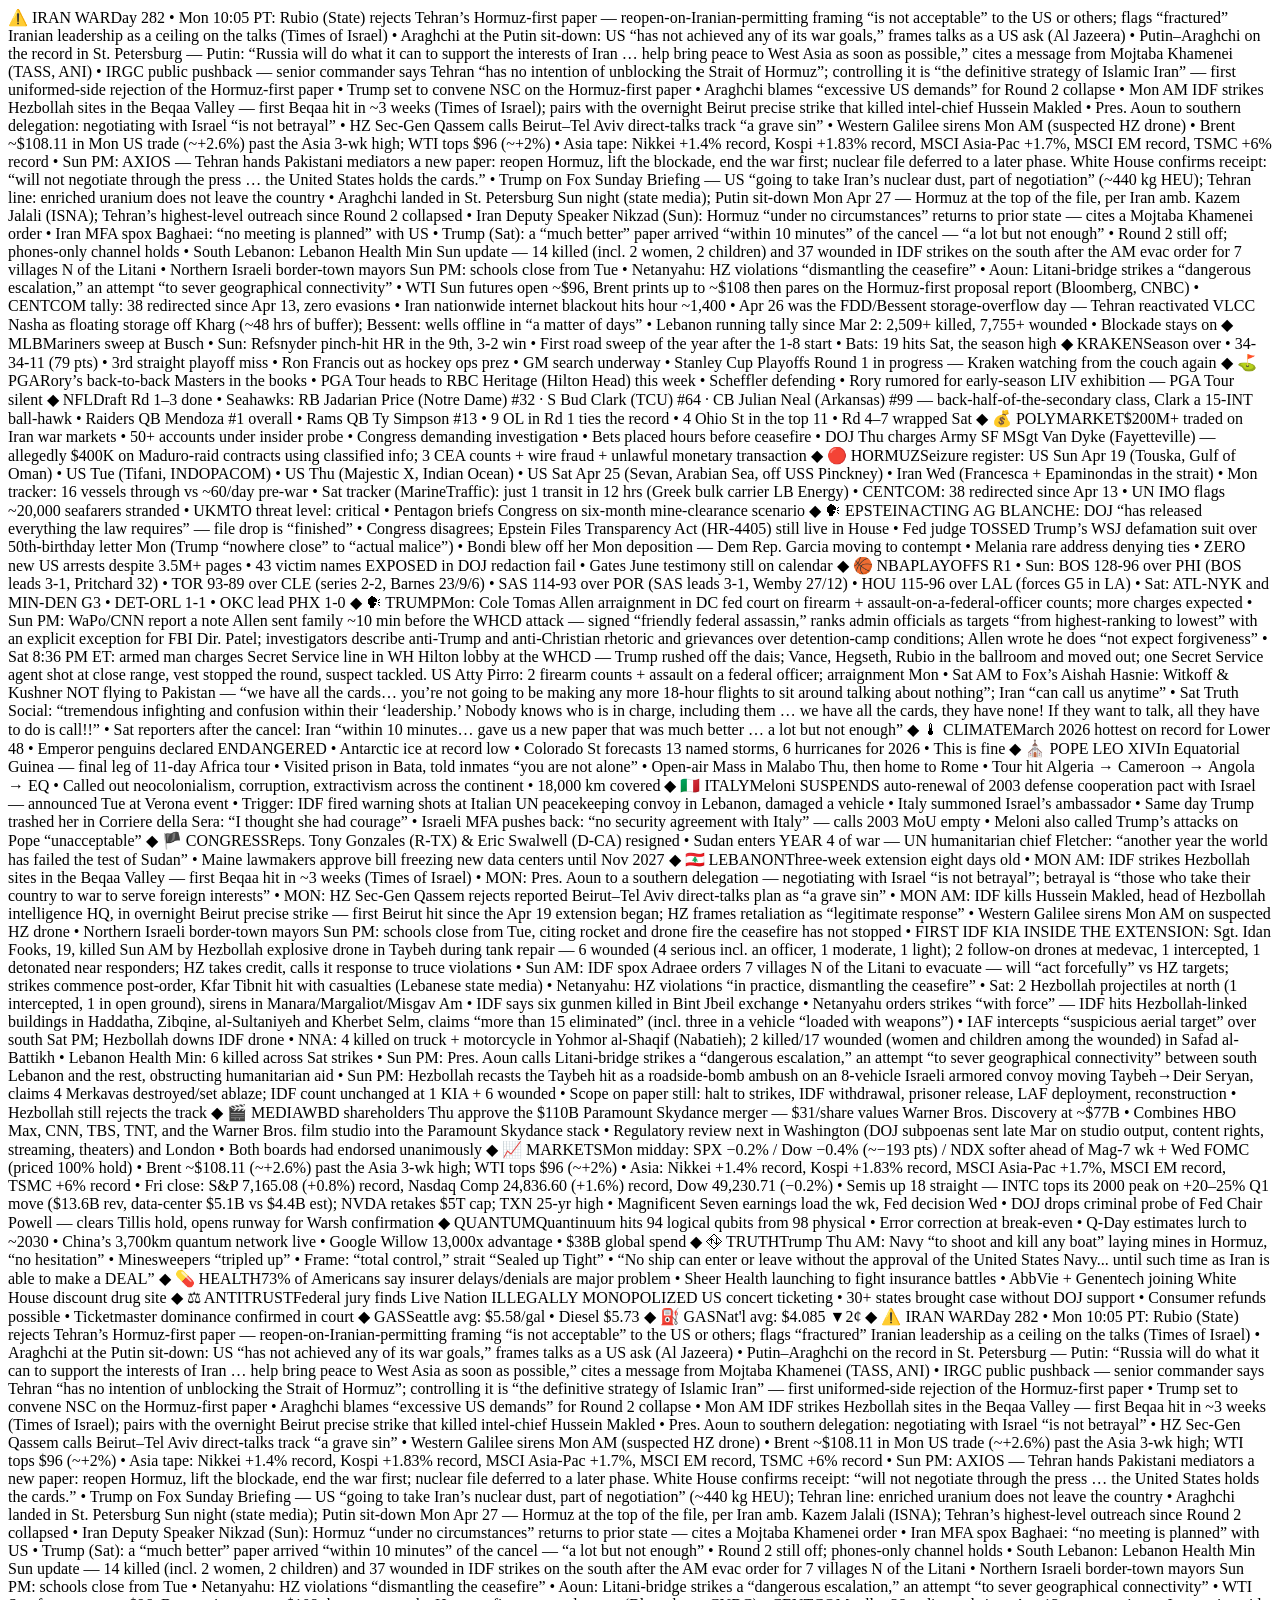
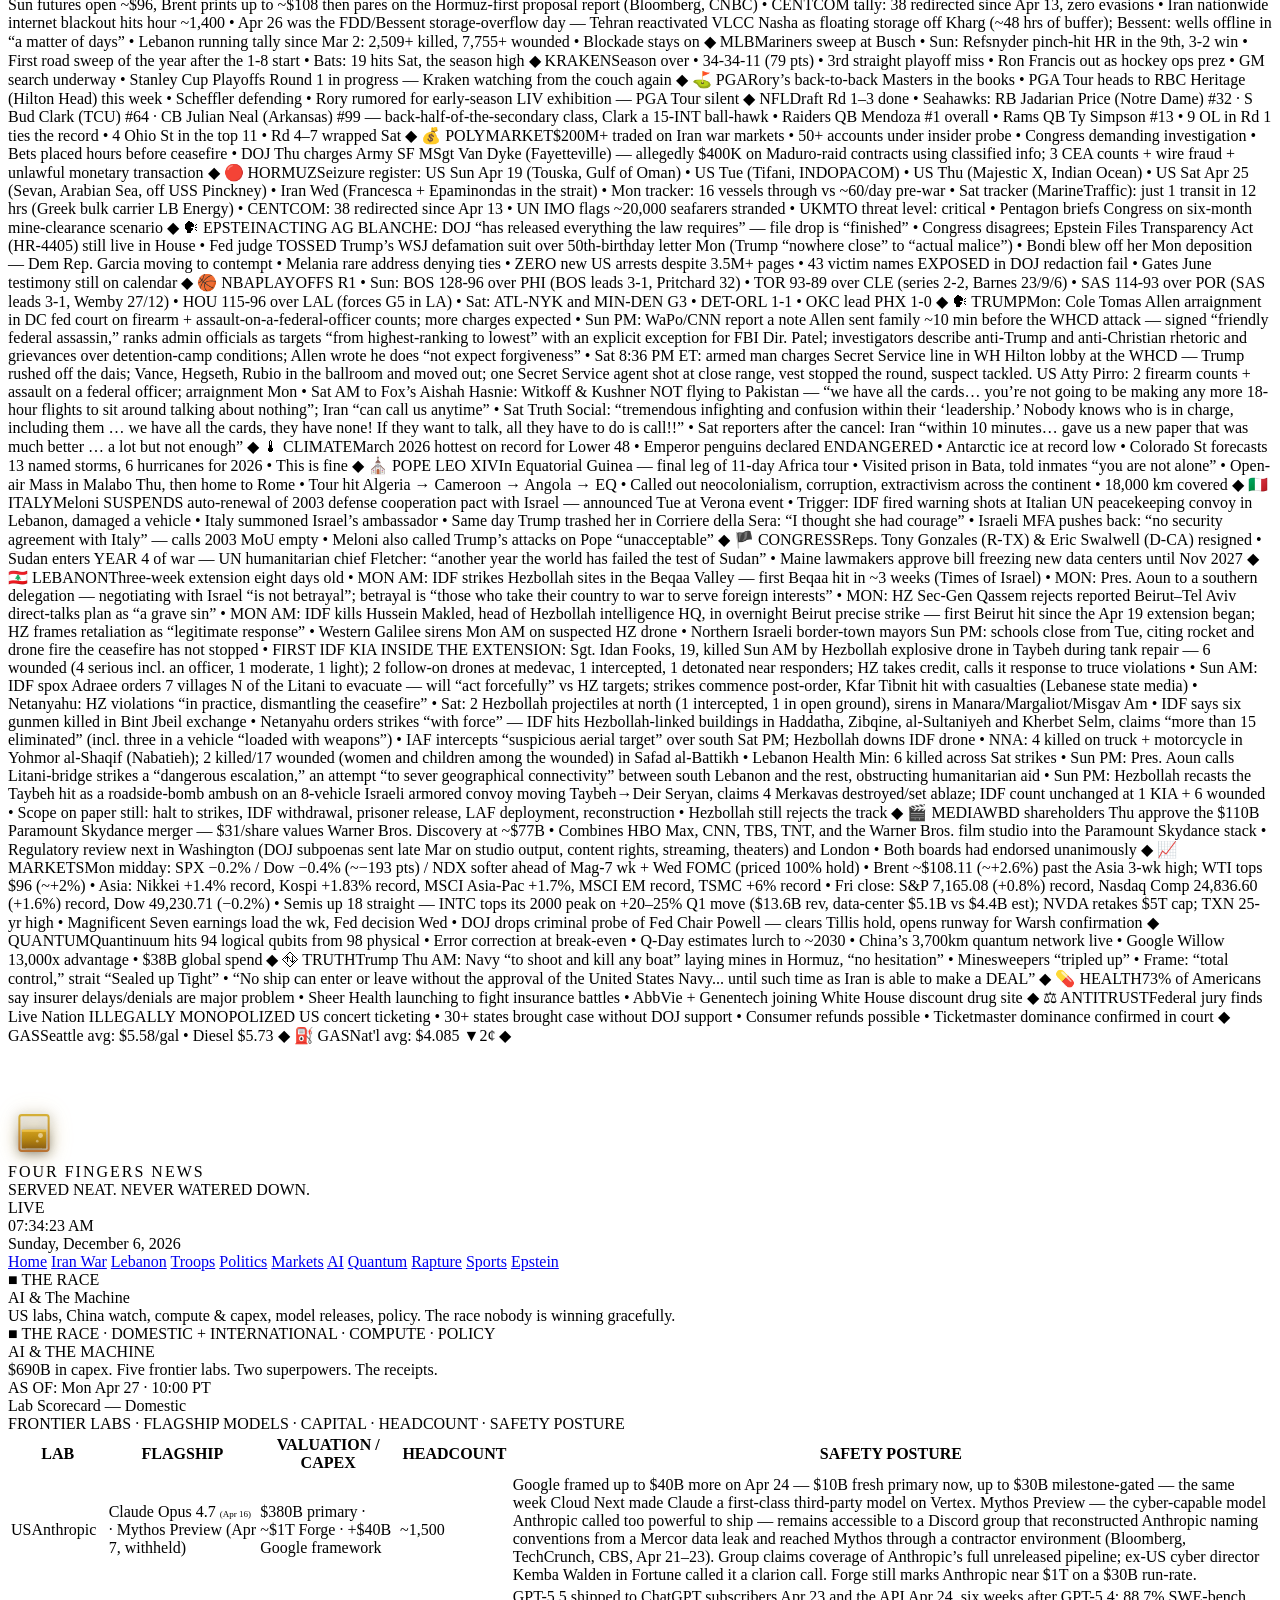
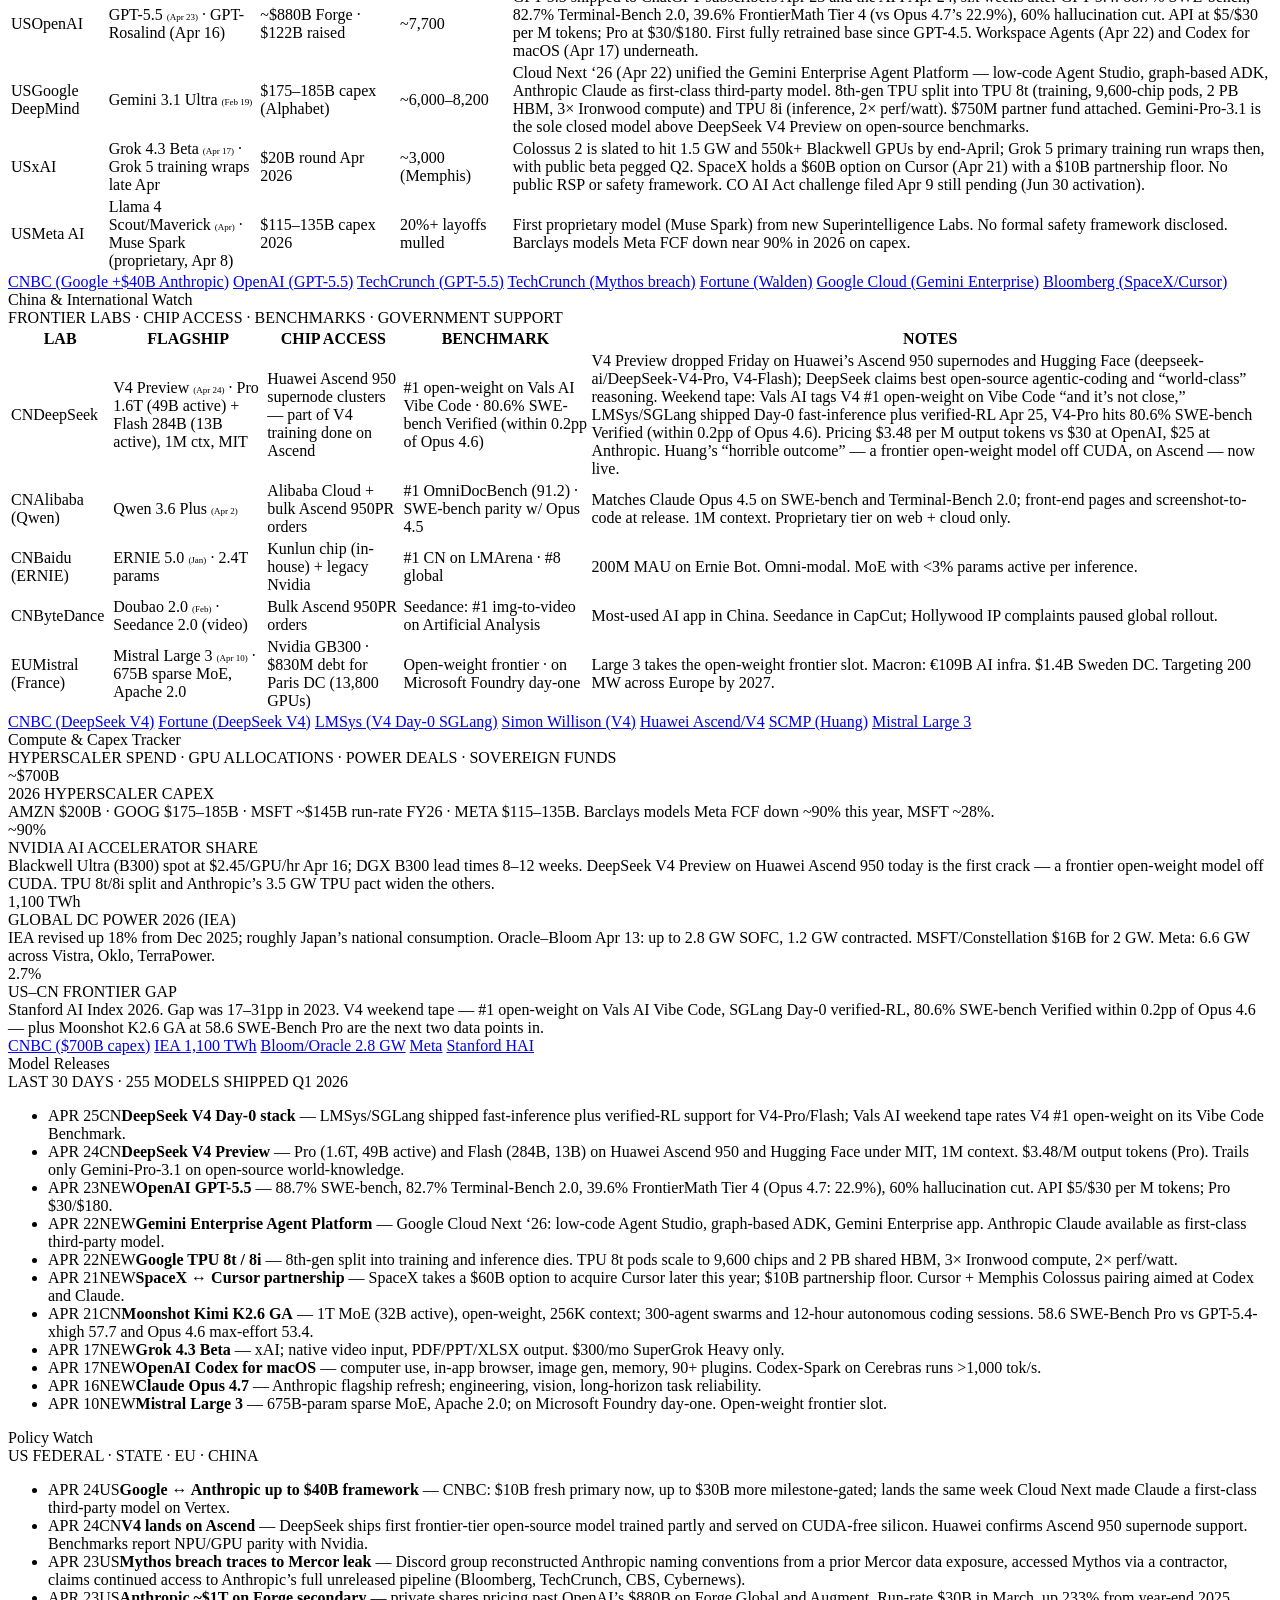
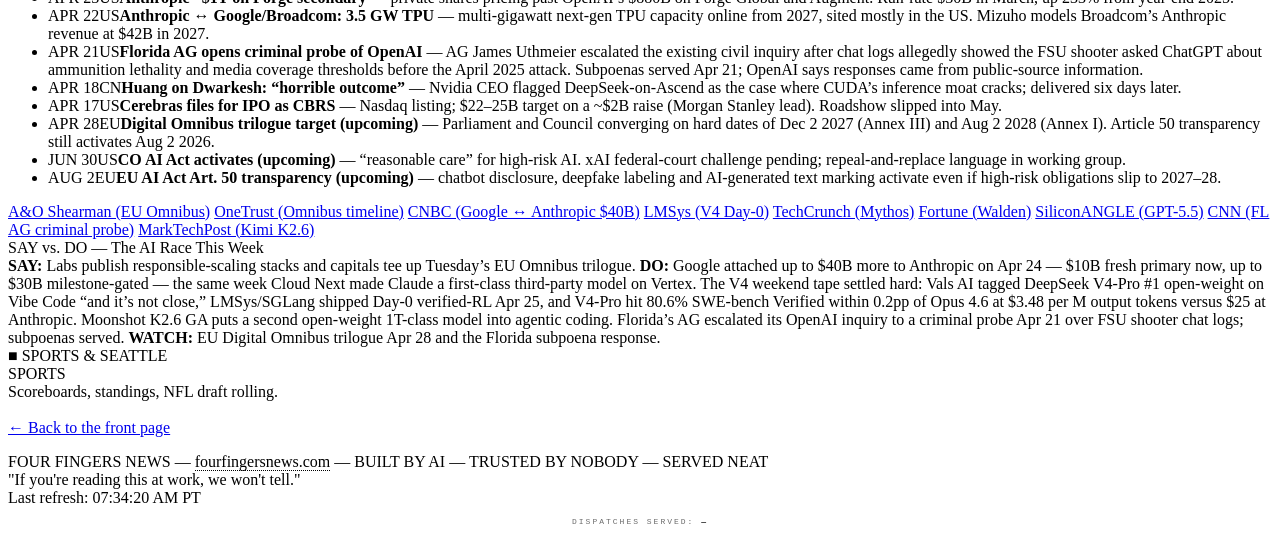
==== commit 582a9739: "Add visit counter to footer across all pages "DISPATCHES SERVED: X" line at the very bottom of every" ====
--- a/ai.html
+++ b/ai.html
@@ -467,6 +467,7 @@
     </div>
     <div class="footer-quip">"If you're reading this at work, we won't tell."</div>
     <div class="last-refresh">Last refresh: <span id="lastRefresh">Mon Apr 27 &middot; 10:05 PT</span></div>
+    <div class="visit-counter" style="margin-top:10px;font-family:'JetBrains Mono','Courier New',monospace;font-size:8px;letter-spacing:2px;color:#6b6b6b;text-align:center;text-transform:uppercase;">DISPATCHES SERVED: <span id="visitCount" style="color:#121212;font-weight:700;">&#8212;</span></div>
   </div>
 
 </div><!-- /main -->
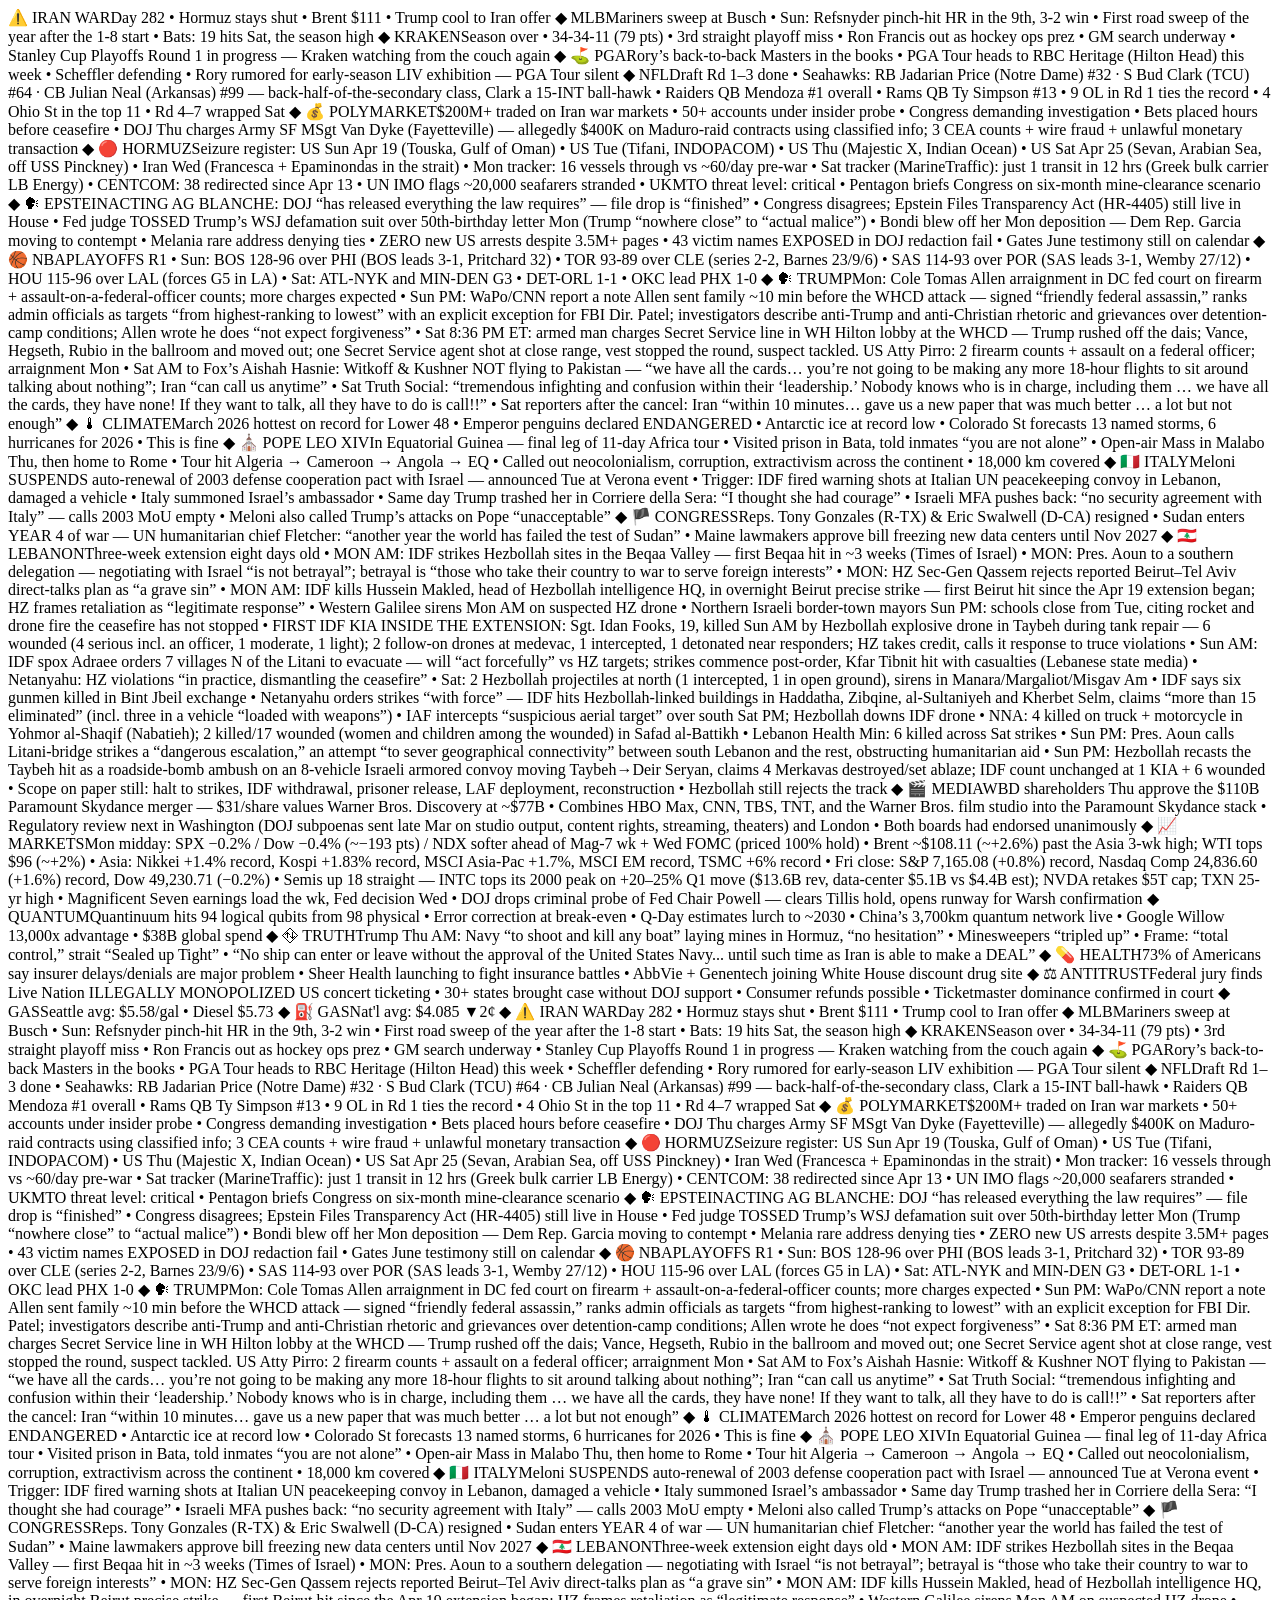
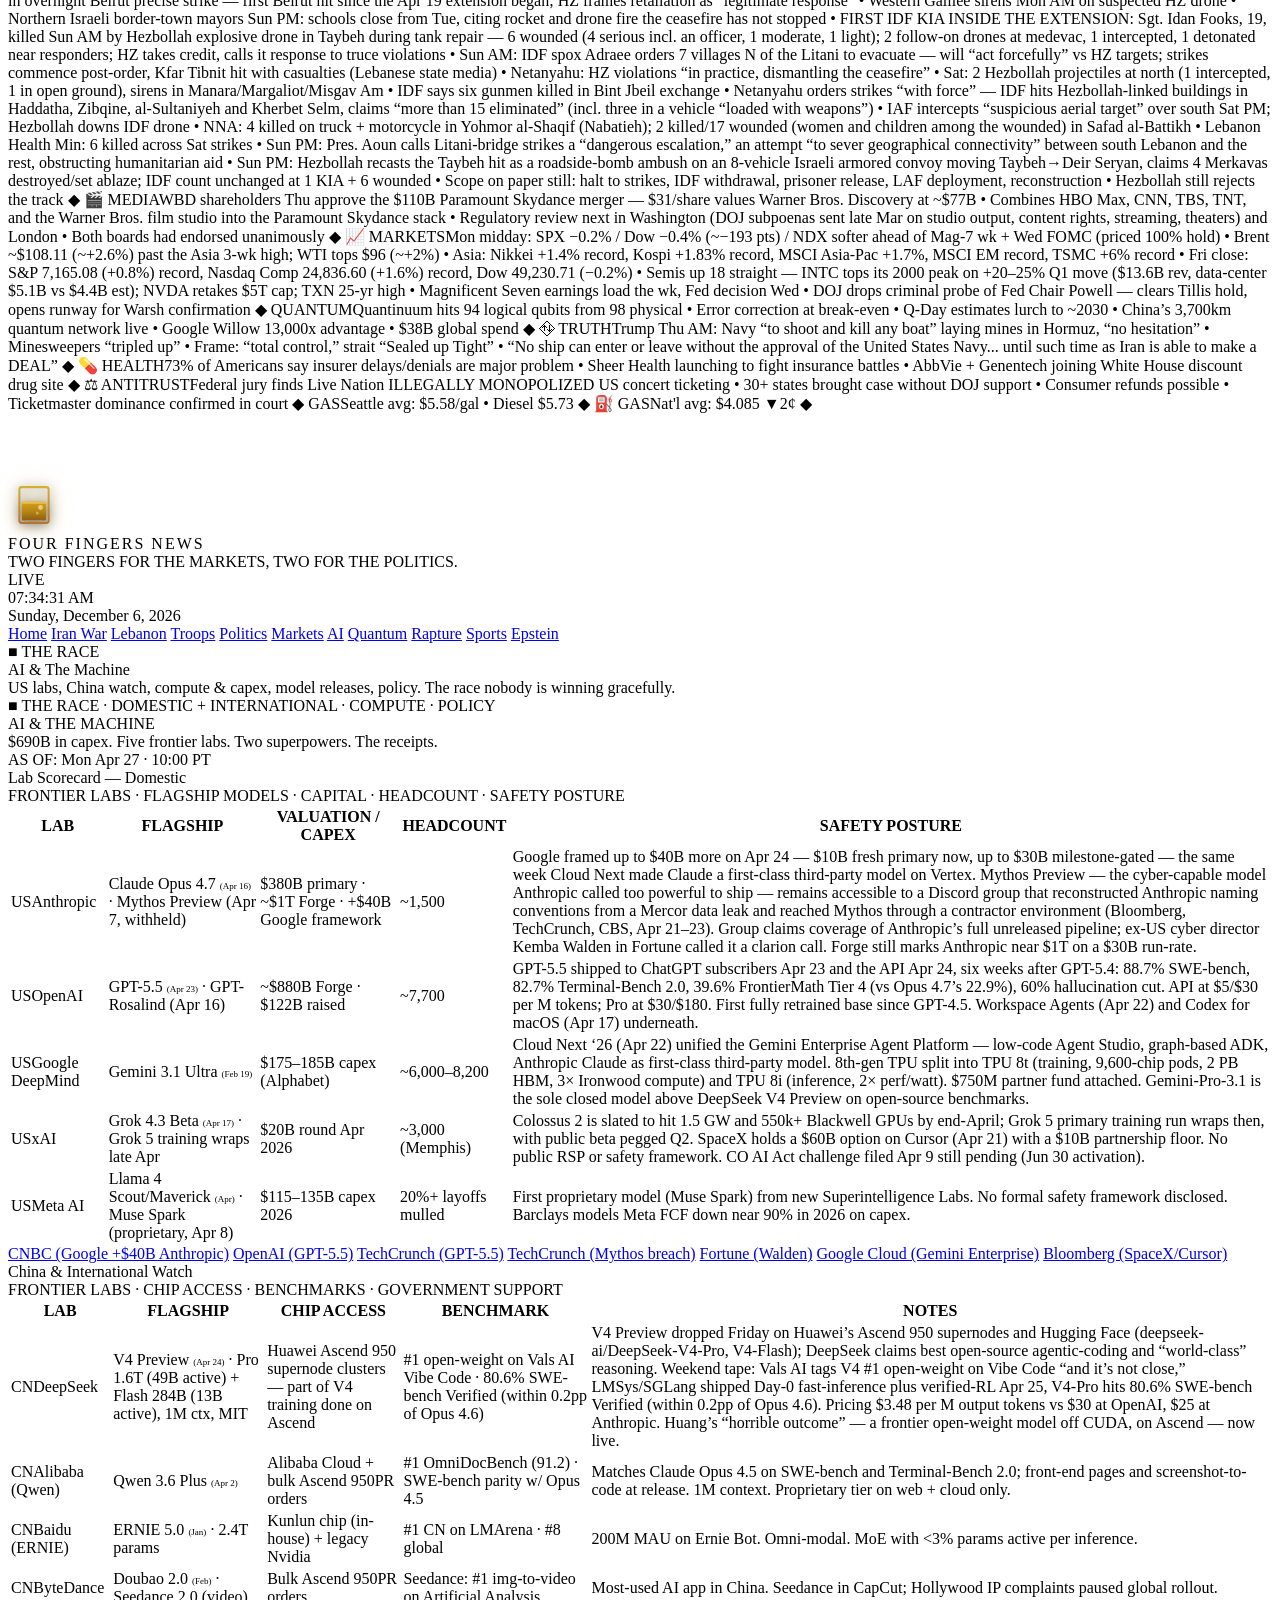
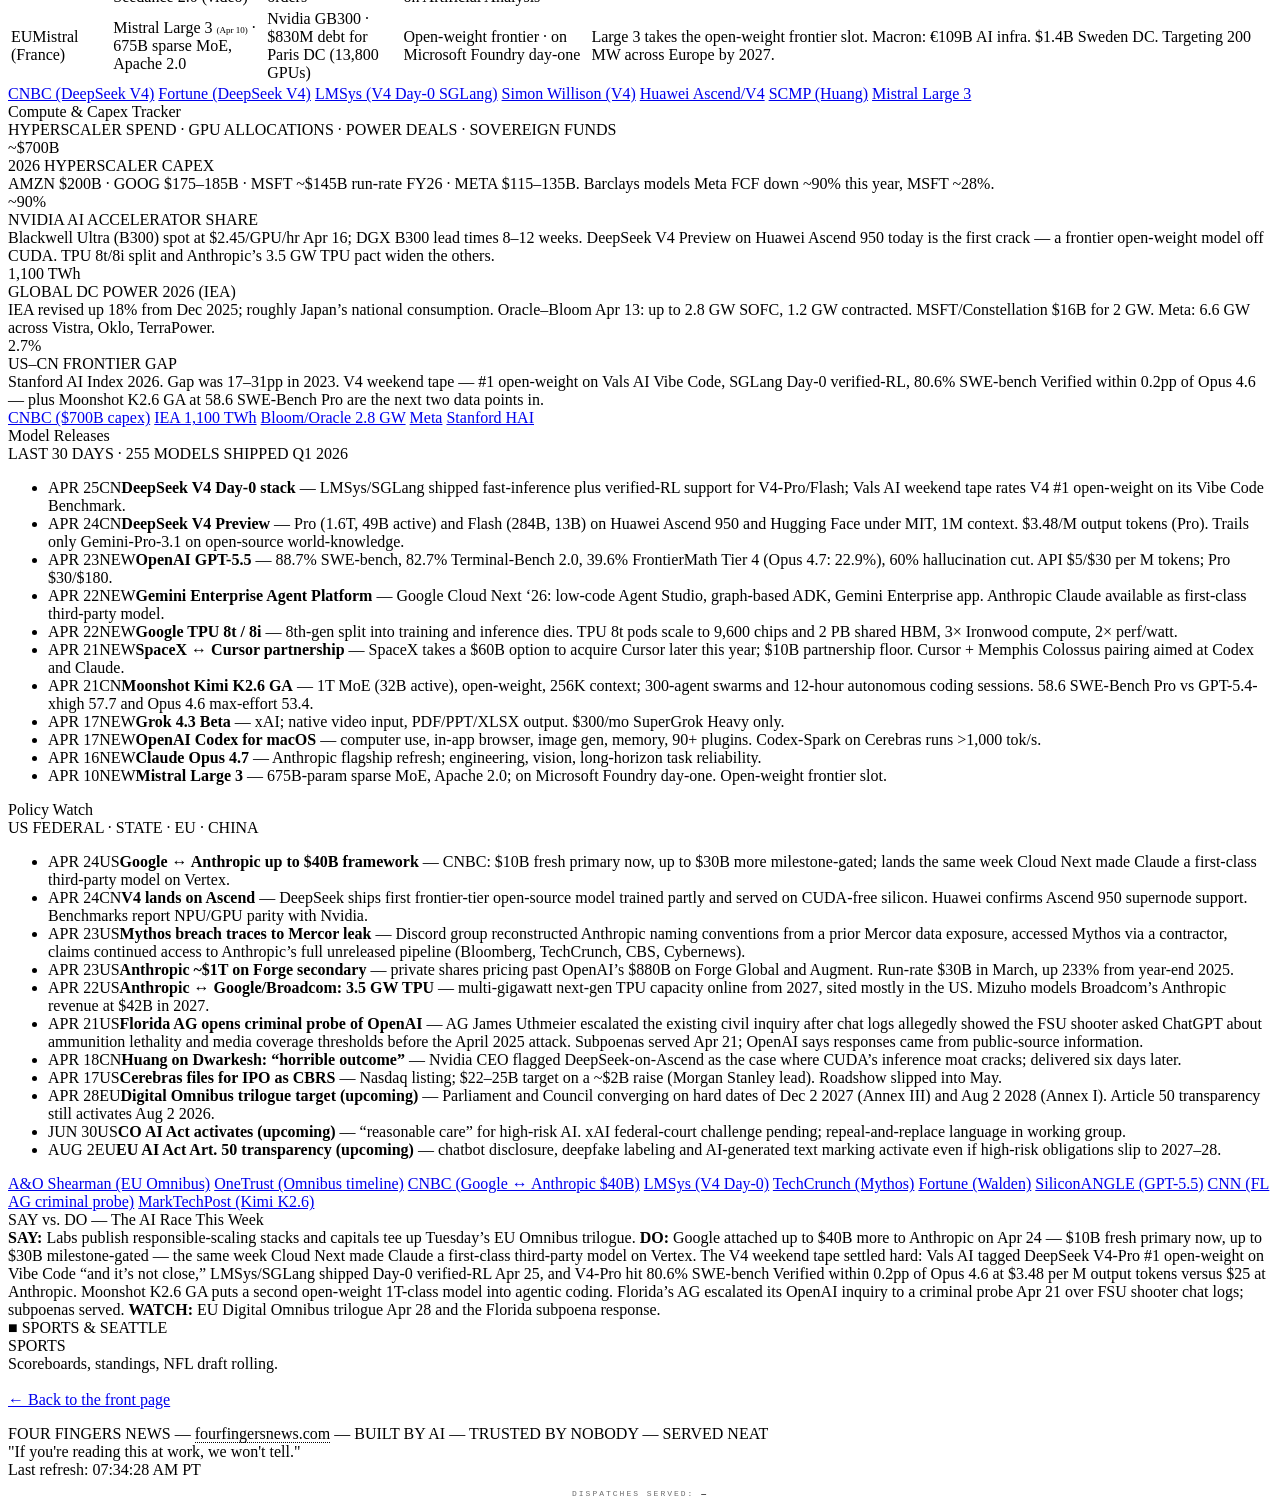
==== commit 2036b194: "Iran banner refresh (Day 60, 12:10 PT): Hormuz-for-blockade offer cold at WH, UAE exits OPEC, Brent " ====
--- a/ai.html
+++ b/ai.html
@@ -3,6 +3,7 @@
 <head>
 <meta charset="UTF-8">
 <meta name="viewport" content="width=device-width, initial-scale=1.0">
+<meta http-equiv="Cache-Control" content="no-cache, no-store, must-revalidate"><meta http-equiv="Pragma" content="no-cache"><meta http-equiv="Expires" content="0">
 <title>AI &amp; The Machine &mdash; Four Fingers News</title>
 <meta name="description" content="AI tracker: US lab scorecard, China watch, compute & capex, model releases and policy.">
 <meta name="theme-color" content="#0f1419">
@@ -16,13 +17,13 @@
 <meta name="twitter:title" content="AI &amp; The Machine &mdash; Four Fingers News">
 <meta name="twitter:description" content="AI tracker: US lab scorecard, China watch, compute & capex, model releases and policy.">
 <link rel="icon" href="data:image/svg+xml,%3Csvg xmlns='http://www.w3.org/2000/svg' viewBox='0 0 64 64'%3E%3Crect x='14' y='10' width='36' height='44' rx='3' ry='3' fill='none' stroke='%23d4af37' stroke-width='3'/%3E%3Crect x='17' y='28' width='30' height='23' fill='%23b8860b' opacity='0.95'/%3E%3Crect x='17' y='28' width='30' height='3' fill='%23d4a017' opacity='0.9'/%3E%3Ccircle cx='40' cy='34' r='3' fill='%23fff8e7' opacity='0.55'/%3E%3C/svg%3E">
-<link rel="stylesheet" href="assets/style.css">
+<link rel="stylesheet" href="assets/style.css?v=1777391998">
 </head>
 <body class="light-mode">
 
 <div class="chyron" id="chyronBar">
   <div class="chyron-track" id="chyronTrack">
-    <span class="chyron-item"><span class="chyron-label">&#9888;&#65039; IRAN WAR</span>Day <span class="iran-day-count">59</span> &bull; Mon 10:05 PT: Rubio (State) rejects Tehran&rsquo;s Hormuz-first paper &mdash; reopen-on-Iranian-permitting framing &ldquo;is not acceptable&rdquo; to the US or others; flags &ldquo;fractured&rdquo; Iranian leadership as a ceiling on the talks (Times of Israel) &bull; Araghchi at the Putin sit-down: US &ldquo;has not achieved any of its war goals,&rdquo; frames talks as a US ask (Al Jazeera) &bull; Putin&ndash;Araghchi on the record in St. Petersburg &mdash; Putin: &ldquo;Russia will do what it can to support the interests of Iran &hellip; help bring peace to West Asia as soon as possible,&rdquo; cites a message from Mojtaba Khamenei (TASS, ANI) &bull; IRGC public pushback &mdash; senior commander says Tehran &ldquo;has no intention of unblocking the Strait of Hormuz&rdquo;; controlling it is &ldquo;the definitive strategy of Islamic Iran&rdquo; &mdash; first uniformed-side rejection of the Hormuz-first paper &bull; Trump set to convene NSC on the Hormuz-first paper &bull; Araghchi blames &ldquo;excessive US demands&rdquo; for Round 2 collapse &bull; Mon AM IDF strikes Hezbollah sites in the Beqaa Valley &mdash; first Beqaa hit in ~3 weeks (Times of Israel); pairs with the overnight Beirut precise strike that killed intel-chief Hussein Makled &bull; Pres. Aoun to southern delegation: negotiating with Israel &ldquo;is not betrayal&rdquo; &bull; HZ Sec-Gen Qassem calls Beirut&ndash;Tel Aviv direct-talks track &ldquo;a grave sin&rdquo; &bull; Western Galilee sirens Mon AM (suspected HZ drone) &bull; Brent ~$108.11 in Mon US trade (~+2.6%) past the Asia 3-wk high; WTI tops $96 (~+2%) &bull; Asia tape: Nikkei +1.4% record, Kospi +1.83% record, MSCI Asia-Pac +1.7%, MSCI EM record, TSMC +6% record &bull; Sun PM: AXIOS &mdash; Tehran hands Pakistani mediators a new paper: reopen Hormuz, lift the blockade, end the war first; nuclear file deferred to a later phase. White House confirms receipt: &ldquo;will not negotiate through the press &hellip; the United States holds the cards.&rdquo; &bull; Trump on Fox Sunday Briefing &mdash; US &ldquo;going to take Iran&rsquo;s nuclear dust, part of negotiation&rdquo; (~440 kg HEU); Tehran line: enriched uranium does not leave the country &bull; Araghchi landed in St. Petersburg Sun night (state media); Putin sit-down Mon Apr 27 &mdash; Hormuz at the top of the file, per Iran amb. Kazem Jalali (ISNA); Tehran&rsquo;s highest-level outreach since Round 2 collapsed &bull; Iran Deputy Speaker Nikzad (Sun): Hormuz &ldquo;under no circumstances&rdquo; returns to prior state &mdash; cites a Mojtaba Khamenei order &bull; Iran MFA spox Baghaei: &ldquo;no meeting is planned&rdquo; with US &bull; Trump (Sat): a &ldquo;much better&rdquo; paper arrived &ldquo;within 10 minutes&rdquo; of the cancel &mdash; &ldquo;a lot but not enough&rdquo; &bull; Round 2 still off; phones-only channel holds &bull; South Lebanon: Lebanon Health Min Sun update &mdash; 14 killed (incl. 2 women, 2 children) and 37 wounded in IDF strikes on the south after the AM evac order for 7 villages N of the Litani &bull; Northern Israeli border-town mayors Sun PM: schools close from Tue &bull; Netanyahu: HZ violations &ldquo;dismantling the ceasefire&rdquo; &bull; Aoun: Litani-bridge strikes a &ldquo;dangerous escalation,&rdquo; an attempt &ldquo;to sever geographical connectivity&rdquo; &bull; WTI Sun futures open ~$96, Brent prints up to ~$108 then pares on the Hormuz-first proposal report (Bloomberg, CNBC) &bull; CENTCOM tally: 38 redirected since Apr 13, zero evasions &bull; Iran nationwide internet blackout hits hour ~1,400 &bull; Apr 26 was the FDD/Bessent storage-overflow day &mdash; Tehran reactivated VLCC Nasha as floating storage off Kharg (~48 hrs of buffer); Bessent: wells offline in &ldquo;a matter of days&rdquo; &bull; Lebanon running tally since Mar 2: 2,509+ killed, 7,755+ wounded &bull; Blockade stays on</span>
+    <span class="chyron-item"><span class="chyron-label">&#9888;&#65039; IRAN WAR</span>Day <span class="iran-day-count">60</span> &bull; Hormuz stays shut &bull; Brent $111 &bull; Trump cool to Iran offer</span>
     <span class="chyron-sep">&#9670;</span>
     <span class="chyron-item"><span class="chyron-label">MLB</span><span class="chyronMLB">Mariners sweep at Busch &bull; Sun: Refsnyder pinch-hit HR in the 9th, 3-2 win &bull; First road sweep of the year after the 1-8 start &bull; Bats: 19 hits Sat, the season high</span></span>
     <span class="chyron-sep">&#9670;</span>
@@ -68,7 +69,7 @@
     <span class="chyron-sep">&#9670;</span>
     <span class="chyron-item"><span class="chyron-label">&#9981; GAS</span><span id="chyronGasNatl">Nat'l avg: loading...</span></span>
     <span class="chyron-sep">&#9670;</span>
-    <span class="chyron-item"><span class="chyron-label">&#9888;&#65039; IRAN WAR</span>Day <span class="iran-day-count">59</span> &bull; Mon 10:05 PT: Rubio (State) rejects Tehran&rsquo;s Hormuz-first paper &mdash; reopen-on-Iranian-permitting framing &ldquo;is not acceptable&rdquo; to the US or others; flags &ldquo;fractured&rdquo; Iranian leadership as a ceiling on the talks (Times of Israel) &bull; Araghchi at the Putin sit-down: US &ldquo;has not achieved any of its war goals,&rdquo; frames talks as a US ask (Al Jazeera) &bull; Putin&ndash;Araghchi on the record in St. Petersburg &mdash; Putin: &ldquo;Russia will do what it can to support the interests of Iran &hellip; help bring peace to West Asia as soon as possible,&rdquo; cites a message from Mojtaba Khamenei (TASS, ANI) &bull; IRGC public pushback &mdash; senior commander says Tehran &ldquo;has no intention of unblocking the Strait of Hormuz&rdquo;; controlling it is &ldquo;the definitive strategy of Islamic Iran&rdquo; &mdash; first uniformed-side rejection of the Hormuz-first paper &bull; Trump set to convene NSC on the Hormuz-first paper &bull; Araghchi blames &ldquo;excessive US demands&rdquo; for Round 2 collapse &bull; Mon AM IDF strikes Hezbollah sites in the Beqaa Valley &mdash; first Beqaa hit in ~3 weeks (Times of Israel); pairs with the overnight Beirut precise strike that killed intel-chief Hussein Makled &bull; Pres. Aoun to southern delegation: negotiating with Israel &ldquo;is not betrayal&rdquo; &bull; HZ Sec-Gen Qassem calls Beirut&ndash;Tel Aviv direct-talks track &ldquo;a grave sin&rdquo; &bull; Western Galilee sirens Mon AM (suspected HZ drone) &bull; Brent ~$108.11 in Mon US trade (~+2.6%) past the Asia 3-wk high; WTI tops $96 (~+2%) &bull; Asia tape: Nikkei +1.4% record, Kospi +1.83% record, MSCI Asia-Pac +1.7%, MSCI EM record, TSMC +6% record &bull; Sun PM: AXIOS &mdash; Tehran hands Pakistani mediators a new paper: reopen Hormuz, lift the blockade, end the war first; nuclear file deferred to a later phase. White House confirms receipt: &ldquo;will not negotiate through the press &hellip; the United States holds the cards.&rdquo; &bull; Trump on Fox Sunday Briefing &mdash; US &ldquo;going to take Iran&rsquo;s nuclear dust, part of negotiation&rdquo; (~440 kg HEU); Tehran line: enriched uranium does not leave the country &bull; Araghchi landed in St. Petersburg Sun night (state media); Putin sit-down Mon Apr 27 &mdash; Hormuz at the top of the file, per Iran amb. Kazem Jalali (ISNA); Tehran&rsquo;s highest-level outreach since Round 2 collapsed &bull; Iran Deputy Speaker Nikzad (Sun): Hormuz &ldquo;under no circumstances&rdquo; returns to prior state &mdash; cites a Mojtaba Khamenei order &bull; Iran MFA spox Baghaei: &ldquo;no meeting is planned&rdquo; with US &bull; Trump (Sat): a &ldquo;much better&rdquo; paper arrived &ldquo;within 10 minutes&rdquo; of the cancel &mdash; &ldquo;a lot but not enough&rdquo; &bull; Round 2 still off; phones-only channel holds &bull; South Lebanon: Lebanon Health Min Sun update &mdash; 14 killed (incl. 2 women, 2 children) and 37 wounded in IDF strikes on the south after the AM evac order for 7 villages N of the Litani &bull; Northern Israeli border-town mayors Sun PM: schools close from Tue &bull; Netanyahu: HZ violations &ldquo;dismantling the ceasefire&rdquo; &bull; Aoun: Litani-bridge strikes a &ldquo;dangerous escalation,&rdquo; an attempt &ldquo;to sever geographical connectivity&rdquo; &bull; WTI Sun futures open ~$96, Brent prints up to ~$108 then pares on the Hormuz-first proposal report (Bloomberg, CNBC) &bull; CENTCOM tally: 38 redirected since Apr 13, zero evasions &bull; Iran nationwide internet blackout hits hour ~1,400 &bull; Apr 26 was the FDD/Bessent storage-overflow day &mdash; Tehran reactivated VLCC Nasha as floating storage off Kharg (~48 hrs of buffer); Bessent: wells offline in &ldquo;a matter of days&rdquo; &bull; Lebanon running tally since Mar 2: 2,509+ killed, 7,755+ wounded &bull; Blockade stays on</span>
+    <span class="chyron-item"><span class="chyron-label">&#9888;&#65039; IRAN WAR</span>Day <span class="iran-day-count">60</span> &bull; Hormuz stays shut &bull; Brent $111 &bull; Trump cool to Iran offer</span>
     <span class="chyron-sep">&#9670;</span>
     <span class="chyron-item"><span class="chyron-label">MLB</span><span class="chyronMLB">Mariners sweep at Busch &bull; Sun: Refsnyder pinch-hit HR in the 9th, 3-2 win &bull; First road sweep of the year after the 1-8 start &bull; Bats: 19 hits Sat, the season high</span></span>
     <span class="chyron-sep">&#9670;</span>
@@ -466,12 +467,12 @@
       <span class="highlight">FOUR FINGERS NEWS</span> &#8212; <a href="https://fourfingersnews.com/" style="color:inherit;text-decoration:none;border-bottom:1px dotted currentColor;">fourfingersnews.com</a> &#8212; BUILT BY AI &#8212; TRUSTED BY NOBODY &#8212; SERVED NEAT
     </div>
     <div class="footer-quip">"If you're reading this at work, we won't tell."</div>
-    <div class="last-refresh">Last refresh: <span id="lastRefresh">Mon Apr 27 &middot; 10:05 PT</span></div>
+    <div class="last-refresh">Last refresh: <span id="lastRefresh">Tue Apr 28 &middot; 12:10 PT</span></div>
     <div class="visit-counter" style="margin-top:10px;font-family:'JetBrains Mono','Courier New',monospace;font-size:8px;letter-spacing:2px;color:#6b6b6b;text-align:center;text-transform:uppercase;">DISPATCHES SERVED: <span id="visitCount" style="color:#121212;font-weight:700;">&#8212;</span></div>
   </div>
 
 </div><!-- /main -->
 
-<script src="assets/app.js"></script>
+<script src="assets/app.js?v=1777391998"></script>
 </body>
 </html>
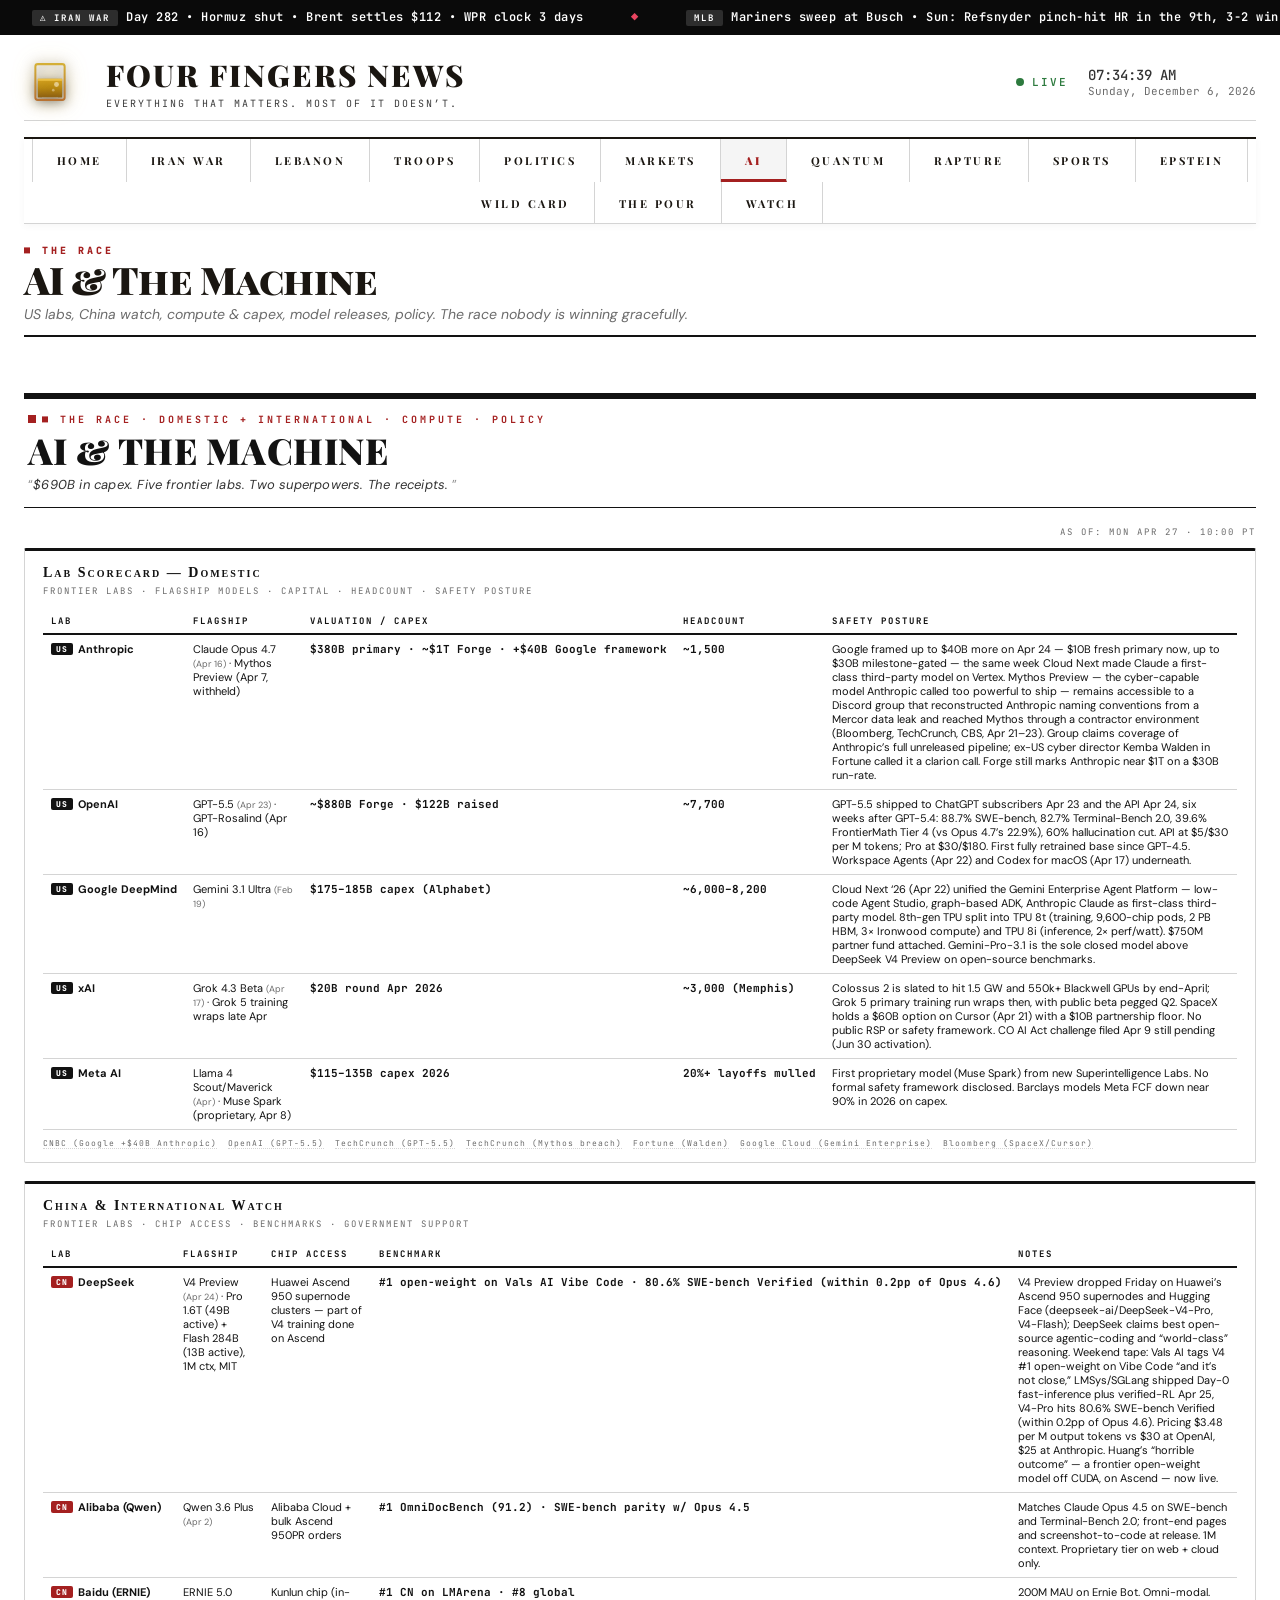
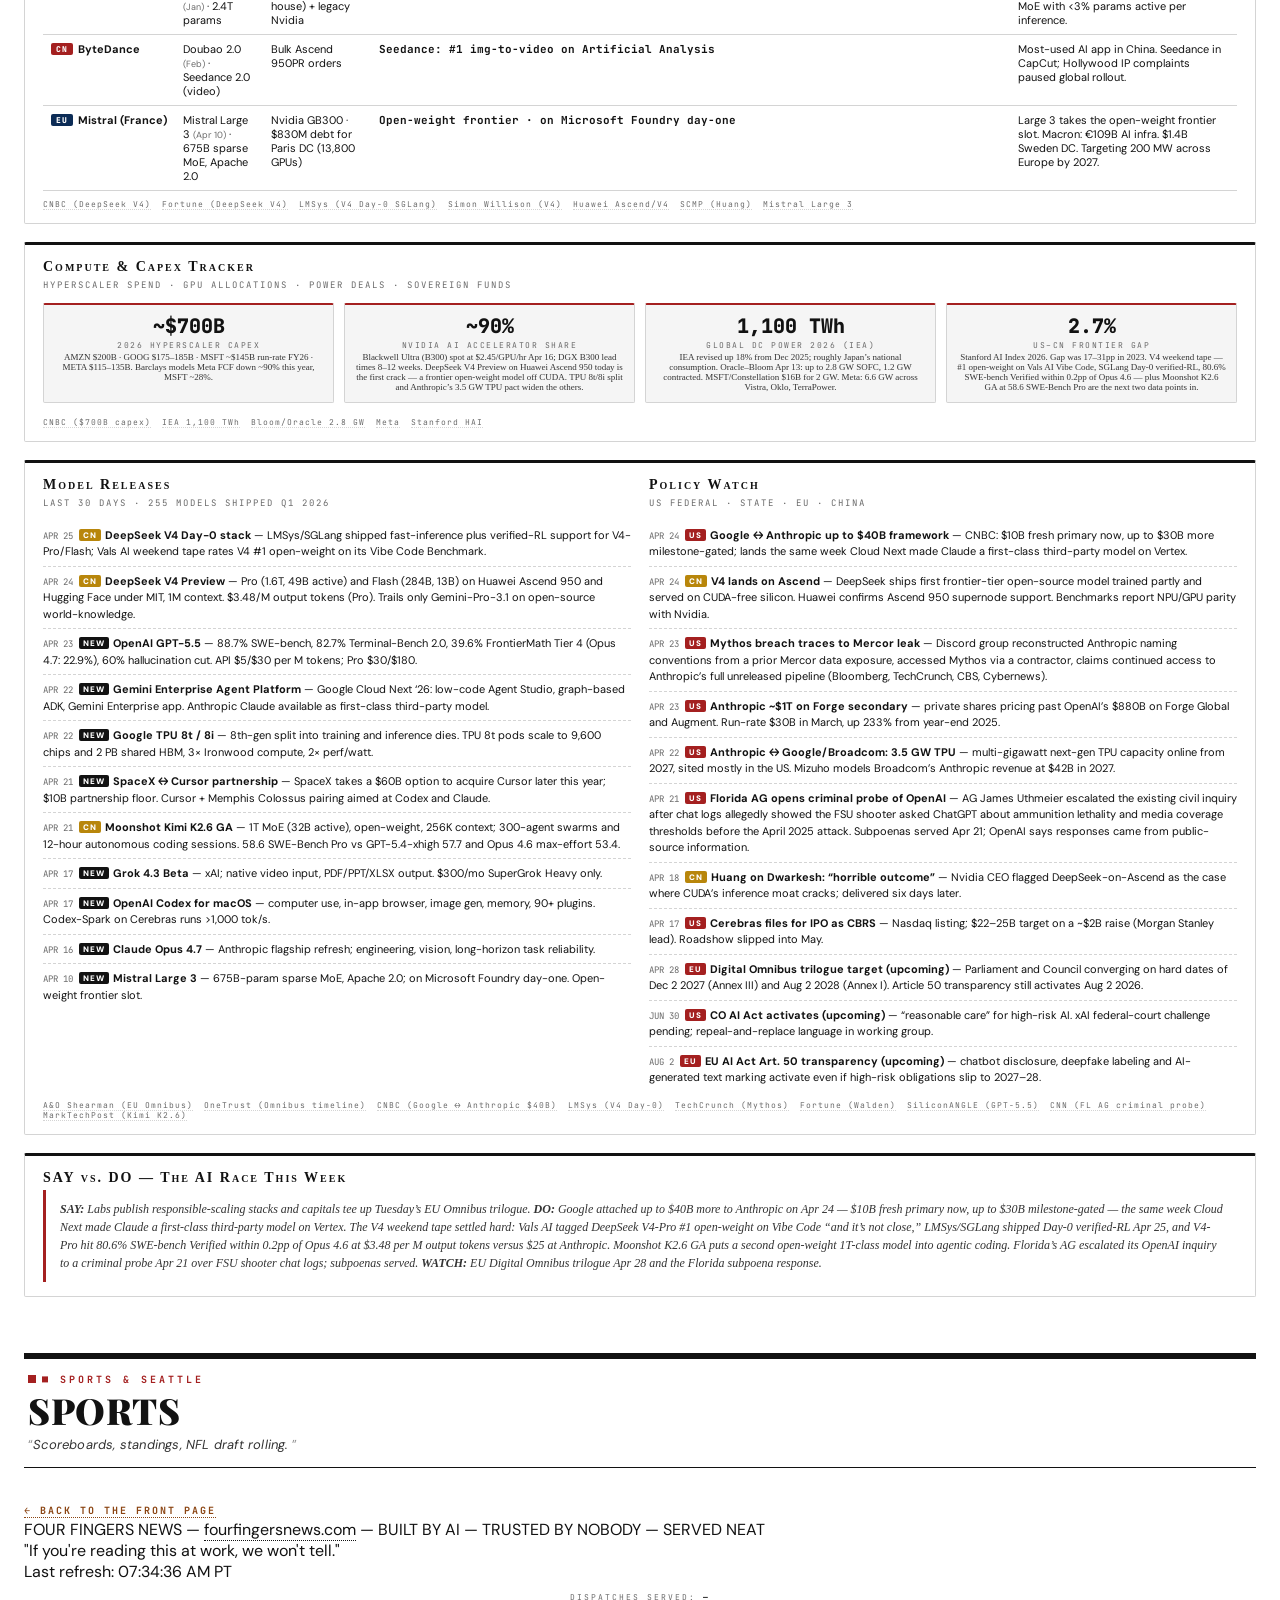
==== commit 90356242: "Add Watch to ai.html nav" ====
--- a/ai.html
+++ b/ai.html
@@ -23,7 +23,7 @@
 
 <div class="chyron" id="chyronBar">
   <div class="chyron-track" id="chyronTrack">
-    <span class="chyron-item"><span class="chyron-label">&#9888;&#65039; IRAN WAR</span>Day <span class="iran-day-count">60</span> &bull; Hormuz stays shut &bull; Brent $111 &bull; Trump cool to Iran offer</span>
+    <span class="chyron-item"><span class="chyron-label">&#9888;&#65039; IRAN WAR</span>Day <span class="iran-day-count">60</span> &bull; Hormuz shut &bull; Brent settles $112 &bull; WPR clock 3 days</span>
     <span class="chyron-sep">&#9670;</span>
     <span class="chyron-item"><span class="chyron-label">MLB</span><span class="chyronMLB">Mariners sweep at Busch &bull; Sun: Refsnyder pinch-hit HR in the 9th, 3-2 win &bull; First road sweep of the year after the 1-8 start &bull; Bats: 19 hits Sat, the season high</span></span>
     <span class="chyron-sep">&#9670;</span>
@@ -69,7 +69,7 @@
     <span class="chyron-sep">&#9670;</span>
     <span class="chyron-item"><span class="chyron-label">&#9981; GAS</span><span id="chyronGasNatl">Nat'l avg: loading...</span></span>
     <span class="chyron-sep">&#9670;</span>
-    <span class="chyron-item"><span class="chyron-label">&#9888;&#65039; IRAN WAR</span>Day <span class="iran-day-count">60</span> &bull; Hormuz stays shut &bull; Brent $111 &bull; Trump cool to Iran offer</span>
+    <span class="chyron-item"><span class="chyron-label">&#9888;&#65039; IRAN WAR</span>Day <span class="iran-day-count">60</span> &bull; Hormuz shut &bull; Brent settles $112 &bull; WPR clock 3 days</span>
     <span class="chyron-sep">&#9670;</span>
     <span class="chyron-item"><span class="chyron-label">MLB</span><span class="chyronMLB">Mariners sweep at Busch &bull; Sun: Refsnyder pinch-hit HR in the 9th, 3-2 win &bull; First road sweep of the year after the 1-8 start &bull; Bats: 19 hits Sat, the season high</span></span>
     <span class="chyron-sep">&#9670;</span>
@@ -207,6 +207,9 @@
       <a href="rapture.html">Rapture</a>
       <a href="sports.html">Sports</a>
       <a href="epstein.html">Epstein</a>
+      <a href="wildcard.html">Wild Card</a>
+      <a href="pour.html">The Pour</a>
+      <a href="watch.html">Watch</a>
     </div>
   </nav>
 
@@ -467,7 +470,7 @@
       <span class="highlight">FOUR FINGERS NEWS</span> &#8212; <a href="https://fourfingersnews.com/" style="color:inherit;text-decoration:none;border-bottom:1px dotted currentColor;">fourfingersnews.com</a> &#8212; BUILT BY AI &#8212; TRUSTED BY NOBODY &#8212; SERVED NEAT
     </div>
     <div class="footer-quip">"If you're reading this at work, we won't tell."</div>
-    <div class="last-refresh">Last refresh: <span id="lastRefresh">Tue Apr 28 &middot; 12:10 PT</span></div>
+    <div class="last-refresh">Last refresh: <span id="lastRefresh">Tue Apr 28 &middot; 17:10 PT</span></div>
     <div class="visit-counter" style="margin-top:10px;font-family:'JetBrains Mono','Courier New',monospace;font-size:8px;letter-spacing:2px;color:#6b6b6b;text-align:center;text-transform:uppercase;">DISPATCHES SERVED: <span id="visitCount" style="color:#121212;font-weight:700;">&#8212;</span></div>
   </div>
 
--- a/assets/style.css
+++ b/assets/style.css
@@ -0,0 +1,2899 @@
+  @import url('https://fonts.googleapis.com/css2?family=JetBrains+Mono:wght@300;400;500;600;700&family=DM+Sans:wght@300;400;500;600;700;800;900&family=Playfair+Display:wght@600;700;800;900&display=swap');
+
+  * { margin: 0; padding: 0; box-sizing: border-box; }
+
+  :root {
+    /* Ã¢ÂÂÃ¢ÂÂÃ¢ÂÂ FOUR FINGERS NEWS Ã¢ÂÂ WSJ/NYT NEWSPRINT PALETTE Ã¢ÂÂÃ¢ÂÂÃ¢ÂÂ
+       White page, black ink, red nameplate. Structure from rules
+       and typography, not from color. Atmosphere through accent
+       sparingly, never through ground. */
+    --bg: #ffffff;              /* pure paper */
+    --surface: #ffffff;         /* cards blend into page, structure from rules */
+    --surface-hover: #f5f5f5;   /* neutral gray hover */
+    --border: #d4d4d4;          /* neutral gray rule */
+    --border-glow: #b5b5b5;     /* darker neutral rule for emphasis */
+    --text: #121212;            /* near-black ink */
+    --text-dim: #333333;        /* body-secondary */
+    --text-muted: #6b6b6b;      /* tertiary / bylines */
+    --accent: #8b4513;          /* saddle-brown whiskey accent */
+    --accent-glow: rgba(139, 69, 19, 0.12);
+    --green: #2d7a3e;           /* readable market green */
+    --red: #a42020;             /* nameplate red / market down */
+    --amber: #b8860b;           /* dark goldenrod Ã¢ÂÂ readable */
+    --copper: #8b4513;          /* same as accent, for compatibility */
+    --brass: #8a6d3b;           /* muted brass for rules */
+    --forest-dark: #121212;     /* neutralized Ã¢ÂÂ legacy alias for ink */
+    --forest-light: #121212;    /* neutralized Ã¢ÂÂ legacy alias for ink */
+    --mountain-blue: #34495e;
+    --mountain-slate: #566573;
+    --seahawks-green: #69BE28;
+    --seahawks-blue: #002244;
+    --mariners-teal: #005C5C;
+    --mariners-blue: #0C2C56;
+    --kraken-teal: #99D9D9;
+    --kraken-blue: #001628;
+    --uw-purple: #4B2E83;
+    --uw-gold: #B7A57A;
+    --nba-blue: #1D428A;
+    --nba-red: #C8102E;
+  }
+
+  body {
+    background: var(--bg);
+    color: var(--text);
+    font-family: 'DM Sans', -apple-system, sans-serif;
+    overflow-x: hidden;
+    min-height: 100vh;
+  }
+
+  /* Ã¢ÂÂÃ¢ÂÂ Newsprint Background Ã¢ÂÂ quiet warm page Ã¢ÂÂÃ¢ÂÂ */
+  .bg-grid {
+    position: fixed;
+    top: 0; left: 0;
+    width: 100%; height: 100%;
+    background: var(--bg);
+    z-index: -1;
+    pointer-events: none;
+  }
+  .bg-grid::after { content: none; }
+  .particles { display: none !important; }
+
+  /* &#9472;&#9472; Floating Particles &#9472;&#9472; */
+  .particles {
+    position: fixed;
+    top: 0; left: 0;
+    width: 100%; height: 100%;
+    z-index: 0;
+    pointer-events: none;
+  }
+
+  .particle {
+    position: absolute;
+    width: 2px; height: 2px;
+    background: var(--forest-light);
+    border-radius: 50%;
+    opacity: 0;
+    animation: particleFloat linear infinite;
+    box-shadow: 0 0 4px rgba(111, 184, 150, 0.4);
+  }
+
+  @keyframes particleFloat {
+    0% { opacity: 0; transform: translateY(100vh) scale(0); }
+    10% { opacity: 0.6; }
+    90% { opacity: 0.6; }
+    100% { opacity: 0; transform: translateY(-10vh) scale(1); }
+  }
+
+  /* &#9472;&#9472; Main Container &#9472;&#9472; */
+  .main {
+    position: relative;
+    z-index: 1;
+    max-width: 1400px;
+    margin: 0 auto;
+    padding: 8px 24px 60px;
+  }
+
+  /* &#9472;&#9472; Header &#9472;&#9472; */
+  .header {
+    display: flex;
+    align-items: center;
+    justify-content: space-between;
+    padding: 12px 0 10px;
+    border-bottom: 1px solid var(--border);
+    margin-bottom: 16px;
+  }
+
+  .header-left {
+    display: flex;
+    align-items: center;
+    gap: 16px;
+  }
+
+  .logo-icon {
+    width: 40px; height: 40px;
+    border-radius: 10px;
+    background: linear-gradient(135deg, var(--forest-light), var(--mountain-blue));
+    display: flex;
+    align-items: center;
+    justify-content: center;
+    font-size: 18px;
+    box-shadow: 0 0 20px rgba(0, 0, 0, 0.08);
+    animation: logoPulse 3s ease-in-out infinite;
+  }
+
+  @keyframes logoPulse {
+    0%, 100% { box-shadow: 0 0 20px rgba(0, 0, 0, 0.08); }
+    50% { box-shadow: 0 0 30px rgba(0, 0, 0, 0.15); }
+  }
+
+  .header-title {
+    font-family: 'Playfair Display', Georgia, serif;
+    font-size: 30px;
+    font-weight: 900;
+    letter-spacing: 1px;
+    color: #1a1611;
+  }
+
+  .header-subtitle {
+    font-family: 'JetBrains Mono', monospace;
+    font-size: 10px;
+    color: var(--text-dim);
+    letter-spacing: 2px;
+    margin-top: 2px;
+    transition: opacity 0.35s ease;
+    min-height: 1.2em;
+  }
+  .header-left { display: flex; align-items: center; }
+
+  .header-right {
+    display: flex;
+    align-items: center;
+    gap: 20px;
+    font-family: 'JetBrains Mono', monospace;
+  }
+
+  .live-indicator {
+    display: flex;
+    align-items: center;
+    gap: 8px;
+    font-size: 11px;
+    font-weight: 600;
+    color: var(--green);
+    letter-spacing: 2px;
+  }
+
+  .live-dot {
+    width: 8px; height: 8px;
+    background: var(--green);
+    border-radius: 50%;
+    animation: livePulse 1.5s ease-in-out infinite;
+  }
+
+  @keyframes livePulse {
+    0%, 100% { opacity: 1; box-shadow: 0 0 4px var(--green); }
+    50% { opacity: 0.4; box-shadow: 0 0 12px var(--green); }
+  }
+
+  .clock {
+    font-size: 14px;
+    color: var(--text-dim);
+    font-weight: 500;
+  }
+
+  .clock-date {
+    font-size: 11px;
+    color: var(--text-muted);
+  }
+
+  /* &#9472;&#9472; Section Titles &#9472;&#9472; */
+  .section-header {
+    display: flex;
+    align-items: baseline;
+    gap: 12px;
+    margin: 32px 0 16px;
+  }
+
+  .section-tag {
+    font-family: 'DM Sans', sans-serif;
+    font-size: 11px;
+    font-weight: 600;
+    letter-spacing: 2px;
+    color: var(--forest-light);
+    padding: 5px 14px;
+    border: 1px solid rgba(0, 0, 0, 0.1);
+    border-radius: 20px;
+    background: rgba(0, 0, 0, 0.03);
+  }
+
+  .section-quip {
+    font-size: 12px;
+    color: var(--text-muted);
+    font-style: italic;
+  }
+
+  /* Ã¢ÂÂÃ¢ÂÂ Suggestion Box Ã¢ÂÂÃ¢ÂÂ */
+  .suggest-box {
+    background: var(--surface);
+    border: 1px solid var(--border);
+    border-radius: 12px;
+    padding: 24px;
+    margin-bottom: 24px;
+  }
+  .suggest-inner {
+    display: flex;
+    align-items: center;
+    gap: 20px;
+  }
+  .suggest-icon { font-size: 32px; flex-shrink: 0; }
+  .suggest-text { flex: 1; }
+  .suggest-title {
+    font-family: 'JetBrains Mono', monospace;
+    font-size: 14px;
+    font-weight: 600;
+    letter-spacing: 1px;
+    color: var(--text);
+    margin-bottom: 4px;
+  }
+  .suggest-desc {
+    font-size: 12px;
+    color: var(--text-dim);
+    line-height: 1.5;
+  }
+  .suggest-btn {
+    flex-shrink: 0;
+    display: inline-block;
+    padding: 10px 24px;
+    background: linear-gradient(135deg, var(--forest-light), var(--mountain-blue));
+    color: #fff;
+    font-family: 'DM Sans', sans-serif;
+    font-size: 11px;
+    font-weight: 700;
+    letter-spacing: 1px;
+    text-decoration: none;
+    border-radius: 6px;
+    cursor: pointer;
+    transition: all 0.3s ease;
+    box-shadow: 0 4px 15px rgba(0, 0, 0, 0.08);
+  }
+  .suggest-btn:hover {
+    box-shadow: 0 6px 25px rgba(0, 0, 0, 0.15);
+    transform: translateY(-2px);
+  }
+  .suggest-note {
+    margin-top: 12px;
+    font-size: 11px;
+    color: var(--text-muted);
+    font-style: italic;
+    text-align: center;
+  }
+  @media (max-width: 600px) {
+    .suggest-inner { flex-direction: column; text-align: center; }
+    .suggest-btn { width: 100%; text-align: center; }
+  }
+
+  /* &#9472;&#9472; Birthday Banner &#9472;&#9472; */
+  .birthday-banner {
+    background: linear-gradient(135deg, rgba(255, 184, 0, 0.1), rgba(255, 77, 106, 0.1), rgba(0, 212, 255, 0.1));
+    border: 1px solid rgba(255, 184, 0, 0.3);
+    border-radius: 12px;
+    padding: 10px 18px;
+    margin-bottom: 12px;
+    position: relative;
+    overflow: hidden;
+    animation: bannerShimmer 3s ease-in-out infinite;
+  }
+
+  @keyframes bannerShimmer {
+    0%, 100% { border-color: rgba(255, 184, 0, 0.3); }
+    33% { border-color: rgba(255, 77, 106, 0.4); }
+    66% { border-color: rgba(0, 212, 255, 0.4); }
+  }
+
+  .birthday-banner::before {
+    content: '';
+    position: absolute;
+    top: 0; left: -100%;
+    width: 200%; height: 100%;
+    background: linear-gradient(90deg, transparent, rgba(255, 184, 0, 0.05), transparent);
+    animation: bannerSweep 4s ease-in-out infinite;
+  }
+
+  @keyframes bannerSweep {
+    0% { transform: translateX(-50%); }
+    100% { transform: translateX(50%); }
+  }
+
+  .birthday-top {
+    display: flex;
+    align-items: center;
+    justify-content: space-between;
+  }
+
+  .birthday-left {
+    display: flex;
+    align-items: center;
+    gap: 10px;
+  }
+
+  .birthday-emoji {
+    font-size: 22px;
+    animation: bdayBounce 1s ease-in-out infinite;
+  }
+
+  @keyframes bdayBounce {
+    0%, 100% { transform: translateY(0); }
+    50% { transform: translateY(-6px); }
+  }
+
+  .birthday-name {
+    font-size: 14px;
+    font-weight: 800;
+    background: linear-gradient(90deg, var(--amber), #ff6b6b, var(--accent));
+    -webkit-background-clip: text;
+    -webkit-text-fill-color: transparent;
+    animation: nameGlow 2s ease-in-out infinite;
+  }
+
+  @keyframes nameGlow {
+    0%, 100% { filter: brightness(1); }
+    50% { filter: brightness(1.3); }
+  }
+
+  .birthday-detail {
+    font-size: 11px;
+    color: var(--text-dim);
+    margin-top: 1px;
+  }
+
+  .birthday-detail span {
+    color: var(--amber);
+    font-weight: 600;
+  }
+
+  .birthday-right {
+    text-align: right;
+  }
+
+  .birthday-stat {
+    font-family: 'JetBrains Mono', monospace;
+    font-size: 10px;
+    color: var(--text-dim);
+    line-height: 1.5;
+  }
+
+  .birthday-stat .val {
+    color: var(--amber);
+    font-weight: 600;
+  }
+
+  .birthday-roast {
+    margin-top: 6px;
+    font-size: 10px;
+    color: var(--text-muted);
+    font-style: italic;
+    border-top: 1px solid rgba(255, 184, 0, 0.1);
+    padding-top: 4px;
+  }
+
+  /* &#9472;&#9472; Scrolling Ticker &#9472;&#9472; */
+  .ticker-wrap {
+    overflow: hidden;
+    background: var(--surface);
+    border: 1px solid var(--border);
+    border-radius: 8px;
+    padding: 10px 0;
+    margin-bottom: 24px;
+  }
+
+  .ticker {
+    display: flex;
+    gap: 40px;
+    animation: tickerScroll 60s linear infinite;
+    white-space: nowrap;
+    width: max-content;
+  }
+
+  @keyframes tickerScroll {
+    0% { transform: translateX(0); }
+    100% { transform: translateX(-50%); }
+  }
+
+  .ticker-item {
+    font-family: 'JetBrains Mono', monospace;
+    font-size: 12px;
+    display: flex;
+    align-items: center;
+    gap: 8px;
+  }
+
+  .ticker-symbol {
+    font-weight: 600;
+    color: var(--text);
+  }
+
+  .ticker-price {
+    color: var(--text-dim);
+  }
+
+  .ticker-change {
+    font-weight: 600;
+    font-size: 11px;
+  }
+
+  .ticker-change.up { color: var(--green); }
+  .ticker-change.down { color: var(--red); }
+
+  .ticker-sep {
+    color: var(--text-muted);
+    font-size: 8px;
+  }
+
+  /* &#9472;&#9472; Cards Grid &#9472;&#9472; */
+    .cards-row {
+    display: grid;
+    grid-template-columns: repeat(4, 1fr);
+    gap: 16px;
+    margin-bottom: 8px;
+  }
+
+  .cards-row-2 {
+    display: grid;
+    grid-template-columns: repeat(auto-fit, minmax(420px, 1fr));
+    gap: 16px;
+    margin-bottom: 8px;
+  }
+
+  .cards-row-3 {
+    display: grid;
+    grid-template-columns: repeat(auto-fit, minmax(300px, 1fr));
+    gap: 16px;
+    margin-bottom: 8px;
+  }
+
+  .card {
+    background: var(--surface);
+    border: 1px solid var(--border);
+    border-radius: 12px;
+    padding: 20px;
+    transition: all 0.3s ease;
+    position: relative;
+    overflow: hidden;
+  }
+
+  .card:hover {
+    border-color: var(--border-glow);
+    transform: translateY(-2px);
+    box-shadow: 0 8px 32px rgba(0, 0, 0, 0.3);
+  }
+
+  .card::before {
+    content: '';
+    position: absolute;
+    top: 0; left: 0;
+    width: 100%; height: 3px;
+    border-radius: 12px 12px 0 0;
+  }
+
+  .card-seahawks::before { background: linear-gradient(90deg, var(--seahawks-green), var(--seahawks-blue)); }
+  .card-mariners::before { background: linear-gradient(90deg, var(--mariners-teal), var(--mariners-blue)); }
+  .card-kraken::before { background: linear-gradient(90deg, var(--kraken-teal), var(--kraken-blue)); }
+  .card-nba::before { background: linear-gradient(90deg, var(--nba-blue), var(--nba-red)); }
+  .card-uw::before { background: linear-gradient(90deg, var(--uw-purple), var(--uw-gold)); }
+
+  .card-team-name {
+    font-family: 'JetBrains Mono', monospace;
+    font-size: 11px;
+    font-weight: 600;
+    letter-spacing: 2px;
+    color: var(--text-dim);
+    margin-bottom: 8px;
+  }
+
+  .card-score {
+    font-size: 28px;
+    font-weight: 800;
+    color: #fff;
+    margin-bottom: 4px;
+  }
+
+  .card-detail {
+    font-size: 12px;
+    color: var(--text-dim);
+    margin-bottom: 2px;
+  }
+
+  .card-quip {
+    font-size: 11px;
+    color: var(--text-muted);
+    font-style: italic;
+    margin-top: 10px;
+    padding-top: 8px;
+    border-top: 1px solid var(--border);
+  }
+
+  .card-next {
+    display: inline-block;
+    font-family: 'JetBrains Mono', monospace;
+    font-size: 10px;
+    color: var(--accent);
+    background: rgba(0, 212, 255, 0.08);
+    padding: 3px 8px;
+    border-radius: 4px;
+    margin-top: 8px;
+  }
+
+  /* &#9472;&#9472; Stock Cards &#9472;&#9472; */
+  .stock-card {
+    background: var(--surface);
+    border: 1px solid var(--border);
+    border-radius: 12px;
+    padding: 16px 20px;
+    transition: all 0.3s ease;
+  }
+
+  .stock-card:hover {
+    border-color: var(--border-glow);
+    transform: translateY(-2px);
+  }
+
+  .stock-top {
+    display: flex;
+    align-items: center;
+    justify-content: space-between;
+    margin-bottom: 8px;
+  }
+
+  .stock-symbol {
+    font-family: 'JetBrains Mono', monospace;
+    font-size: 14px;
+    font-weight: 700;
+    color: #fff;
+  }
+
+  .stock-badge {
+    font-family: 'JetBrains Mono', monospace;
+    font-size: 10px;
+    font-weight: 600;
+    padding: 2px 8px;
+    border-radius: 4px;
+  }
+
+  .stock-badge.up {
+    color: var(--green);
+    background: rgba(0, 230, 138, 0.1);
+  }
+
+  .stock-badge.down {
+    color: var(--red);
+    background: rgba(255, 77, 106, 0.1);
+  }
+
+  .stock-price {
+    font-size: 22px;
+    font-weight: 700;
+    color: var(--text);
+  }
+
+  .stock-name {
+    font-size: 11px;
+    color: var(--text-muted);
+    margin-top: 2px;
+  }
+
+  .sparkline-container {
+    height: 40px;
+    margin-top: 10px;
+  }
+
+  .sparkline-container canvas {
+    width: 100%;
+    height: 100%;
+  }
+
+
+/* ===== GAME DAY WAR ROOM ===== */
+.gameday-banner{background:linear-gradient(135deg,rgba(0,44,89,0.3),rgba(0,91,50,0.2));border:2px solid rgba(0,91,50,0.5);border-radius:12px;padding:16px 20px;margin-bottom:16px;position:relative;overflow:hidden}
+.gameday-banner::before{content:"";position:absolute;top:0;left:0;width:100%;height:3px;background:linear-gradient(90deg,var(--red),#0c2c56,var(--red))}
+.gameday-title{font-size:10px;letter-spacing:4px;color:#c4ced4;font-weight:700;margin-bottom:8px}
+.gameday-headline{font-size:20px;font-weight:900;color:#fff;margin-bottom:4px}
+.gameday-sub{font-size:11px;color:var(--text-dim);margin-bottom:10px}
+.gameday-grid{display:grid;grid-template-columns:1fr 1fr;gap:10px}
+.gameday-stat{text-align:center;padding:8px 4px;background:rgba(0,0,0,0.2);border-radius:6px}
+.gameday-stat-label{font-size:7px;letter-spacing:2px;color:var(--text-muted);margin-bottom:2px}
+.gameday-stat-value{font-family:"JetBrains Mono",monospace;font-size:18px;font-weight:900;color:var(--accent)}
+.gameday-stat-detail{font-size:8px;color:var(--text-dim);margin-top:2px}
+.gameday-countdown{font-family:"JetBrains Mono",monospace;font-size:28px;font-weight:900;color:var(--amber);text-align:center;margin:8px 0}
+.gameday-countdown-label{font-size:8px;color:var(--text-muted);text-align:center;letter-spacing:3px}
+.gameday-matchup{display:flex;justify-content:space-around;align-items:center;margin:10px 0;padding:10px;background:rgba(0,0,0,0.15);border-radius:8px}
+.gameday-team{text-align:center;flex:1}
+.gameday-team-name{font-size:12px;font-weight:900;letter-spacing:2px}
+.gameday-team-record{font-size:9px;color:var(--text-dim)}
+.gameday-vs{font-size:14px;color:var(--text-muted);font-weight:300;padding:0 10px}
+.gameday-hype{font-size:8px;color:var(--amber);font-style:italic;text-align:center;margin-top:8px}
+.mariners-color{color:#0c2c56}
+.guardians-color{color:#e31937}
+
+/* ===== MARINERS SEASON HYPE ===== */
+.ms-hype{display:grid;grid-template-columns:repeat(4,1fr);gap:8px;margin-bottom:16px}
+.ms-hype-card{background:var(--surface);border:1px solid var(--border);border-radius:8px;padding:10px 6px;text-align:center}
+.ms-hype-name{font-size:8px;letter-spacing:2px;color:var(--text-dim);margin-bottom:4px}
+.ms-hype-stat{font-family:"JetBrains Mono",monospace;font-size:20px;font-weight:900;color:var(--accent)}
+.ms-hype-detail{font-size:7px;color:var(--text-muted);margin-top:2px}
+
+/* ===== MARKET SENTIMENT ===== */
+/* Single unified grid: gauge + tickers flow as peers. 4 cols fits gauge + 7 tickers in exactly 2 rows. */
+.market-sentiment-grid{display:grid;grid-template-columns:repeat(4,1fr);gap:10px;margin-bottom:16px}
+@media(max-width:900px){.market-sentiment-grid{grid-template-columns:repeat(2,1fr)}}
+@media(max-width:480px){.market-sentiment-grid{grid-template-columns:1fr}}
+/* Fill trailing blanks if ticker count ever lands on an odd row */
+.market-sentiment-grid > .ticker-card:last-child:nth-child(4n+1):nth-child(n+5){grid-column:1 / -1}
+.market-sentiment-grid > .ticker-card:last-child:nth-child(4n+2):nth-child(n+6){grid-column:2 / -1}
+.market-sentiment-grid > .ticker-card:last-child:nth-child(4n+3):nth-child(n+7){grid-column:3 / -1}
+
+/* Fear & Greed gauge — horizontal card layout matching ticker-card proportions */
+.fg-gauge{display:flex;flex-direction:row;align-items:center;gap:12px;background:var(--surface);border:1px solid var(--border);border-radius:10px;padding:12px 14px;position:relative;overflow:hidden;transition:border-color 0.3s}
+.fg-gauge:hover{border-color:var(--accent)}
+.fg-gauge::before{content:"";position:absolute;top:0;left:0;right:0;height:2px;background:var(--amber)}
+.fg-dial{width:70px;height:35px;position:relative;overflow:hidden;flex-shrink:0}
+.fg-dial-bg{width:70px;height:35px;border-radius:35px 35px 0 0;background:linear-gradient(90deg,#e74c3c,#e67e22,#f1c40f,#2ecc71,#27ae60);position:absolute;top:0}
+.fg-needle{width:2px;height:33px;background:var(--text);position:absolute;bottom:0;left:34px;transform-origin:bottom center;transition:transform 1s}
+.fg-info{display:flex;flex-direction:column;gap:1px;min-width:0;flex:1}
+.fg-caption{font-size:8px;letter-spacing:2px;color:var(--text-muted);font-weight:700}
+.fg-value{font-family:"JetBrains Mono",monospace;font-size:20px;font-weight:900;line-height:1.1}
+.fg-label-text{font-size:9px;font-weight:700;letter-spacing:1px;margin-top:1px}
+.fg-extreme-fear{color:#e74c3c}.fg-fear{color:#e67e22}.fg-neutral{color:var(--amber)}.fg-greed{color:var(--green)}.fg-extreme-greed{color:var(--green)}
+.ticker-card{background:var(--surface);border:1px solid var(--border);border-radius:10px;padding:14px;position:relative;overflow:hidden;transition:border-color 0.3s}
+.ticker-card:hover{border-color:var(--accent)}
+.ticker-card::before{content:"";position:absolute;top:0;left:0;right:0;height:2px}
+.ticker-card.up::before{background:var(--green)}.ticker-card.down::before{background:var(--red)}.ticker-card.flat::before{background:var(--amber)}
+.ticker-symbol{font-size:8px;letter-spacing:2px;color:var(--text-muted);font-weight:700;margin-bottom:4px}
+.ticker-price{font-family:"JetBrains Mono",monospace;font-size:18px;font-weight:900;color:var(--text)}
+.ticker-change{font-family:"JetBrains Mono",monospace;font-size:11px;font-weight:700;margin-top:2px}
+.ticker-change.up{color:var(--green)}.ticker-change.down{color:var(--red)}.ticker-change.flat{color:var(--amber)}
+.ticker-label{font-size:7px;letter-spacing:1px;color:var(--text-muted);margin-top:4px}
+.energy-strip{display:grid;grid-template-columns:repeat(4,1fr);gap:12px;margin-bottom:16px}
+@media(max-width:700px){.energy-strip{grid-template-columns:repeat(2,1fr)}}
+.energy-card{background:var(--surface);border:1px solid var(--border);border-radius:10px;padding:14px 16px;display:flex;align-items:center;gap:12px;position:relative;overflow:hidden;transition:border-color 0.3s}
+.energy-card:hover{border-color:var(--accent)}
+.energy-card::before{content:"";position:absolute;top:0;left:0;right:0;height:3px;background:linear-gradient(90deg,#e67e22,#e74c3c)}
+.energy-icon{font-size:24px;opacity:0.8}
+.energy-info{flex:1}
+.energy-label{font-size:8px;letter-spacing:2px;color:var(--text-muted);font-weight:700;margin-bottom:4px}
+.energy-price{font-family:"JetBrains Mono",monospace;font-size:22px;font-weight:900;color:var(--text)}
+.energy-delta{text-align:right}
+.energy-change{font-family:"JetBrains Mono",monospace;font-size:13px;font-weight:700}
+.energy-change.up{color:var(--red)}.energy-change.down{color:var(--green)}.energy-change.flat{color:var(--amber)}
+.energy-sublabel{font-size:7px;letter-spacing:1px;color:var(--text-muted);margin-top:2px}
+
+/* ===== WORLD SECTION CARDS ===== */
+.world-grid{display:grid;grid-template-columns:repeat(3,1fr);gap:10px;margin-bottom:16px}
+.world-card{background:var(--surface);border:1px solid var(--border);border-radius:8px;padding:12px 10px;position:relative;overflow:hidden}
+.world-card::before{content:"";position:absolute;top:0;left:0;width:100%;height:2px}
+.world-card.politics::before{background:linear-gradient(90deg,#3498db,#e74c3c)}
+.world-card.ai-tech::before{background:linear-gradient(90deg,#9b59b6,var(--text-muted))}
+.world-card.medicine::before{background:linear-gradient(90deg,#2ecc71,#3498db)}
+.world-card.conflict::before{background:linear-gradient(90deg,#e74c3c,#e67e22)}
+.world-card.climate::before{background:linear-gradient(90deg,#1abc9c,#27ae60)}
+.world-card.space::before{background:linear-gradient(90deg,#34495e,#9b59b6)}
+.world-card-icon{font-size:18px;margin-bottom:4px}
+.world-card-title{font-size:8px;letter-spacing:2px;color:var(--text-dim);font-weight:700;margin-bottom:6px}
+.world-card-value{font-family:"JetBrains Mono",monospace;font-size:14px;font-weight:700;color:var(--accent);margin-bottom:4px}
+.world-card-detail{font-size:8px;color:var(--text-muted);line-height:1.4}
+@media(max-width:600px){.world-grid{grid-template-columns:1fr 1fr}.ms-hype{grid-template-columns:1fr 1fr}}
+
+/* ===== COUNTDOWN STRIP ===== */
+.countdown-strip{display:flex;gap:8px;margin-bottom:16px;flex-wrap:wrap}
+.countdown-mini{flex:1;min-width:100px;background:var(--surface);border:1px solid var(--border);border-radius:8px;padding:8px 6px;text-align:center}
+.countdown-mini-label{font-size:7px;letter-spacing:2px;color:var(--text-dim);margin-bottom:2px}
+.countdown-mini-val{font-family:"JetBrains Mono",monospace;font-size:16px;font-weight:900;color:var(--accent)}
+.countdown-mini-unit{font-size:7px;color:var(--text-muted)}
+
+/* ===== DAILY ROTATION ===== */
+.daily-strip{background:var(--surface);border:1px solid var(--border);border-radius:10px;padding:12px 16px;margin-bottom:16px}
+.daily-label{font-size:7px;letter-spacing:3px;color:var(--text-dim);margin-bottom:6px}
+.daily-quote{font-size:12px;color:var(--text);line-height:1.5;font-style:italic}
+/* ===== OBJECTIVES TRACKER ===== */
+.objectives-panel{background:var(--surface);border:1px solid var(--border);border-radius:12px;padding:16px 18px;margin-bottom:16px;position:relative;overflow:hidden}
+.objectives-panel::before{content:"";position:absolute;top:0;left:0;right:0;height:3px;background:linear-gradient(90deg,#e74c3c,#e67e22,#f1c40f,#3498db)}
+.objectives-header{margin-bottom:14px}
+.objectives-title{font-size:14px;font-weight:900;color:var(--text);letter-spacing:2px;margin-bottom:4px}
+.objectives-sub{font-size:9px;color:var(--text-muted);font-style:italic}
+.objectives-by-person{display:grid;grid-template-columns:repeat(4,1fr);gap:14px}
+@media(max-width:700px){.objectives-by-person{grid-template-columns:repeat(2,1fr)}}
+.obj-person-col{background:var(--surface);border:1px solid var(--border);border-radius:8px;padding:12px}
+.obj-person-name{font-size:10px;font-weight:900;letter-spacing:2px;margin-bottom:10px;padding-bottom:6px;border-bottom:1px solid var(--border)}
+.obj-quote{font-size:9px;color:var(--text-dim);line-height:1.5;padding:4px 0;border-bottom:1px dashed var(--border);font-style:italic}
+.obj-quote:last-child{border-bottom:none}
+/* ===== EAST ROOM TRACKER ===== */
+.eastroom-panel{background:var(--surface);border:1px solid var(--border);border-radius:12px;padding:16px 18px;margin-bottom:16px;position:relative;overflow:hidden}
+.eastroom-panel::before{content:"";position:absolute;top:0;left:0;right:0;height:3px;background:linear-gradient(90deg,#002868,#bf0a30,#002868)}
+.eastroom-header{margin-bottom:14px}
+.eastroom-title{font-size:14px;font-weight:900;color:var(--text);letter-spacing:2px;margin-bottom:4px}
+.eastroom-sub{font-size:9px;color:var(--text-muted);font-style:italic}
+.eastroom-timeline{display:flex;flex-direction:column;gap:6px}
+.er-event{display:flex;align-items:center;gap:12px;padding:8px 10px;border-radius:6px;background:var(--surface);border:1px solid var(--border);transition:background 0.2s}
+.er-event:hover{background:var(--surface-hover)}
+.er-date{font-family:"JetBrains Mono",monospace;font-size:8px;font-weight:700;color:var(--text-muted);letter-spacing:1px;min-width:75px;flex-shrink:0}
+.er-desc{font-size:10px;color:var(--text-dim);flex:1;line-height:1.4}
+.er-tag{font-size:7px;font-weight:700;letter-spacing:2px;padding:3px 8px;border-radius:4px;flex-shrink:0}
+.er-tag.trade{background:rgba(230,126,34,0.15);color:#e67e22}
+.er-tag.spectacle{background:rgba(231,76,60,0.15);color:#e74c3c}
+.er-tag.policy{background:rgba(52,152,219,0.15);color:#3498db}
+
+/* ===== WAR COMPARISON ===== */
+.war-compare-grid{display:flex;flex-direction:column;gap:0}
+.war-row{display:grid;grid-template-columns:140px 180px 1fr;gap:12px;padding:8px 10px;border-bottom:1px solid var(--border);align-items:center}
+@media(max-width:700px){.war-row{grid-template-columns:100px 120px 1fr;font-size:9px}}
+.war-row.header-row{border-bottom:2px solid var(--border);margin-bottom:4px}
+.war-row.header-row .war-name,.war-row.header-row .war-duration,.war-row.header-row .war-context{font-size:7px;letter-spacing:2px;color:var(--text-muted);font-weight:700}
+.war-row.highlight-row{background:rgba(255,184,0,0.08);border-radius:6px;border:1px solid rgba(255,184,0,0.2)}
+.war-name{font-size:11px;font-weight:700;color:var(--text)}
+.war-duration{font-family:"JetBrains Mono",monospace;font-size:11px;color:var(--accent)}
+.war-note{font-size:8px;color:var(--text-muted);font-weight:400}
+.war-funny{font-size:10px;color:var(--text-dim);font-style:italic}
+
+.trump-quotes-strip{background:linear-gradient(135deg,rgba(180,40,40,0.08),rgba(0,40,104,0.08));border:1px solid rgba(180,40,40,0.25);border-left:3px solid rgba(180,40,40,0.5);border-radius:10px;padding:14px 18px;margin-bottom:16px;position:relative;overflow:hidden}
+.trump-quotes-label{font-size:7px;letter-spacing:3px;color:var(--text-dim);font-weight:700;margin-bottom:8px}
+.trump-quote-text{font-size:14px;color:var(--text);line-height:1.6;font-style:italic;font-weight:500}
+.trump-quote-meta{font-size:8px;color:var(--text-muted);margin-top:6px;letter-spacing:1px}
+.daily-source{font-size:8px;color:var(--text-muted);margin-top:4px;text-align:right}
+
+/* ===== TRUTH SOCIAL LIVE FEED — TS-style re-skin ===== */
+:root{
+  --ts-navy: #1d2b4a;
+  --ts-navy-dim: #4a5a7f;
+  --ts-red: #ef3a42;
+  --ts-red-dim: #b12931;
+  --ts-page: #f3f4f6;
+  --ts-card: #ffffff;
+  --ts-border: #e5e7eb;
+  --ts-text: #0f172a;
+  --ts-muted: #6b7280;
+  --ts-link: #1d4ed8;
+}
+.truth-feed-panel{background:var(--ts-page);border:1px solid var(--ts-border);border-radius:12px;padding:0;margin-bottom:16px;position:relative;overflow:hidden;font-family:'Inter','Helvetica Neue',-apple-system,sans-serif}
+.truth-feed-panel .truth-feed-chrome{background:var(--ts-navy);padding:10px 16px;display:flex;align-items:center;justify-content:space-between;border-bottom:3px solid var(--ts-red)}
+.truth-feed-panel .truth-feed-brand{display:flex;align-items:center;gap:10px}
+.truth-feed-panel .truth-feed-mark{display:inline-flex;align-items:center;justify-content:center;width:28px;height:28px;border-radius:50%;background:var(--ts-red);color:#fff;font-family:Georgia,'Times New Roman',serif;font-weight:900;font-size:18px;line-height:1;font-style:italic}
+.truth-feed-panel .truth-feed-wordmark{color:#fff;font-size:15px;font-weight:900;letter-spacing:-0.2px;line-height:1}
+.truth-feed-panel .truth-feed-wordmark small{display:block;font-weight:500;font-size:8px;letter-spacing:2px;color:rgba(255,255,255,0.6);margin-top:2px;text-transform:uppercase;font-family:'JetBrains Mono',monospace}
+.truth-feed-header{display:flex;justify-content:space-between;align-items:center;margin:0;padding:8px 16px;background:#fff;border-bottom:1px solid var(--ts-border)}
+.truth-feed-title{font-size:11px;font-weight:700;letter-spacing:0.3px;color:var(--ts-navy)}
+.truth-feed-status span{font-size:9px !important;letter-spacing:1px !important;color:var(--ts-muted) !important;font-weight:600 !important}
+.truth-feed-list{max-height:520px;overflow-y:auto;scrollbar-width:thin;scrollbar-color:var(--ts-border) transparent;background:var(--ts-card)}
+.truth-feed-list::-webkit-scrollbar{width:8px}
+.truth-feed-list::-webkit-scrollbar-thumb{background:var(--ts-border);border-radius:8px}
+.truth-feed-list::-webkit-scrollbar-thumb:hover{background:var(--ts-navy-dim)}
+.truth-item{display:grid;grid-template-columns:44px 1fr;gap:12px;padding:14px 16px;border-bottom:1px solid var(--ts-border);background:var(--ts-card);transition:background 0.15s}
+.truth-item:hover{background:#fafbff}
+.truth-item:last-child{border-bottom:none}
+.truth-avatar{width:44px;height:44px;border-radius:50%;background:linear-gradient(135deg,var(--ts-red),var(--ts-red-dim));display:flex;align-items:center;justify-content:center;color:#fff;font-family:Georgia,'Times New Roman',serif;font-weight:900;font-style:italic;font-size:22px;line-height:1;border:2px solid var(--ts-card);box-shadow:0 0 0 1px var(--ts-border);flex-shrink:0}
+.truth-body{min-width:0}
+.truth-item-head{display:flex;align-items:baseline;gap:6px;margin-bottom:3px;flex-wrap:wrap}
+.truth-item-name{font-size:15px;font-weight:800;color:var(--ts-text);letter-spacing:-0.1px}
+.truth-item-handle{font-size:13px;color:var(--ts-muted);font-weight:500}
+.truth-item-dot{font-size:13px;color:var(--ts-muted);font-weight:500}
+.truth-item-time{font-size:13px;color:var(--ts-muted);font-weight:500}
+.truth-item-text{font-size:14px;color:var(--ts-text);line-height:1.5;word-wrap:break-word}
+.truth-item-text a{color:var(--ts-link);text-decoration:none}
+.truth-item-text a:hover{text-decoration:underline}
+.truth-item-engagement{display:flex;gap:0;margin-top:10px;margin-left:-6px;max-width:420px;justify-content:space-between}
+.truth-item-engagement .eng{display:inline-flex;align-items:center;gap:5px;padding:5px 8px;border-radius:999px;font-size:12px;color:var(--ts-muted);font-weight:500;transition:all 0.15s;cursor:default}
+.truth-item-engagement .eng-reply:hover{color:var(--ts-link);background:rgba(29,78,216,0.08)}
+.truth-item-engagement .eng-retruth:hover{color:#16a34a;background:rgba(22,163,74,0.08)}
+.truth-item-engagement .eng-like:hover{color:var(--ts-red);background:rgba(239,58,66,0.08)}
+.truth-item-engagement .eng-view:hover{color:var(--ts-navy);background:rgba(29,43,74,0.08)}
+.truth-item-engagement .eng-icon{font-family:-apple-system,sans-serif;font-size:14px;line-height:1;opacity:0.85}
+.truth-feed-foot{background:#fff;border-top:1px solid var(--ts-border);padding:8px 16px;text-align:center;font-size:10px;color:var(--ts-muted);letter-spacing:0.3px}
+.truth-feed-foot a{color:var(--ts-link);text-decoration:none;font-weight:600}
+.truth-feed-foot a:hover{text-decoration:underline}
+.truth-feed-aside{padding:8px 16px;background:var(--ts-page);font-size:10px;color:var(--ts-muted);text-align:center;font-style:italic;border-top:1px solid var(--ts-border)}
+
+/* ===== SEATTLE LIFE ===== */
+.seattle-grid{display:grid;grid-template-columns:repeat(5,1fr);gap:8px;margin-bottom:16px}
+@media(max-width:700px){.seattle-grid{grid-template-columns:repeat(2,1fr)}}
+.seattle-card{background:var(--surface);border:1px solid var(--border);border-radius:8px;padding:10px 8px;text-align:center}
+.seattle-card-icon{font-size:16px;margin-bottom:4px}
+.seattle-card-label{font-size:7px;letter-spacing:2px;color:var(--text-dim);margin-bottom:4px}
+.seattle-card-value{font-family:"JetBrains Mono",monospace;font-size:12px;font-weight:700;color:var(--accent)}
+.seattle-card-sub{font-size:7px;color:var(--text-muted);margin-top:2px}
+
+
+
+/* ===== AGI COUNTER ===== */
+
+/* ===== BINGO CARD ===== */
+.bingo-grid{display:grid;grid-template-columns:repeat(5,1fr);gap:2px;margin-bottom:16px;border-radius:8px;overflow:hidden}
+.bingo-cell{background:var(--surface);padding:6px 4px;text-align:center;font-size:7px;color:var(--text-dim);border:1px solid var(--border);cursor:pointer;transition:all 0.3s;line-height:1.3}
+.bingo-cell:hover{background:rgba(0,212,255,0.1)}
+.bingo-cell.stamped{background:rgba(0,230,138,0.15);color:var(--green)}
+.bingo-header{background:rgba(0,44,89,0.4);color:#c4ced4;font-weight:700;font-size:8px;letter-spacing:1px}
+
+/* ===== REFRESH INDICATOR ===== */
+.refresh-pulse{display:inline-block;width:6px;height:6px;border-radius:50%;background:var(--green);margin-right:4px;animation:pulse-live 2s infinite}
+@keyframes pulse-live{0%,100%{opacity:1}50%{opacity:0.3}}
+
+/* ===== NEWSPRINT MODE (always on) =====
+   body.light-mode inherits the :root palette Ã¢ÂÂ no variable overrides.
+   Class-specific color overrides below match WSJ/NYT neutral tone. */
+body.light-mode { background: var(--bg); color: var(--text); }
+body.light-mode .main { background: var(--bg); }
+body.light-mode .header-title { background: none; -webkit-text-fill-color: #1a1611; color: #1a1611; }
+body.light-mode .header-subtitle { color: #3c3c3c; }
+body.light-mode .live-indicator { color: var(--green); }
+body.light-mode .live-dot { background: var(--green); }
+body.light-mode .section-tag { color: #121212; border-color: rgba(0,0,0,0.2); background: rgba(0,0,0,0.04); }
+body.light-mode .section-header { color: var(--text-dim); }
+body.light-mode .gameday-banner { background: linear-gradient(135deg, #fae6e6, #e6eefa); border-color: #8b2020; border-width: 2px; }
+body.light-mode .gameday-banner::before { background: linear-gradient(90deg, #b42828, #002868, #b42828); }
+body.light-mode .gameday-title { color: #0c2c56; }
+body.light-mode .gameday-headline { color: #0c2c56; }
+body.light-mode .gameday-sub { color: #3c3c3c; }
+body.light-mode .gameday-countdown { color: #121212; }
+body.light-mode .gameday-matchup { background: rgba(12,44,86,0.07); }
+body.light-mode .gameday-team-name { color: #121212; }
+body.light-mode .gameday-stat { background: rgba(12,44,86,0.05); }
+body.light-mode .gameday-stat-value { color: #0c2c56; }
+body.light-mode .gameday-stat-label { color: #6b6b6b; }
+body.light-mode .gameday-stat-detail { color: #3c3c3c; }
+body.light-mode .gameday-hype { color: #b5720a; }
+body.light-mode .gameday-vs { color: #6b6b6b; }
+body.light-mode .mariners-color { color: #0c2c56; }
+body.light-mode .guardians-color { color: #c0392b; }
+body.light-mode .bingo-cell { background: #ffffff; border-color: var(--border); color: #3c3c3c; }
+body.light-mode .bingo-header { background: rgba(12,44,86,0.12); color: #0c2c56; }
+body.light-mode .bingo-cell.stamped { background: rgba(45,122,62,0.12); color: #121212; }
+body.light-mode .world-card { background: var(--surface); box-shadow: 0 1px 4px rgba(0,0,0,0.07); border-color: var(--border); }
+body.light-mode .fg-gauge { background: var(--surface); box-shadow: 0 1px 4px rgba(0,0,0,0.07); }
+body.light-mode .fg-needle { background: #121212; }
+body.light-mode .ticker-card { background: var(--surface); box-shadow: 0 1px 4px rgba(0,0,0,0.07); }
+body.light-mode .ticker-price { color: var(--text); }
+body.light-mode .energy-card { background: var(--surface); box-shadow: 0 1px 4px rgba(0,0,0,0.07); }
+body.light-mode .energy-price { color: var(--text); }
+body.light-mode .daily-strip { background: var(--surface); box-shadow: 0 1px 4px rgba(0,0,0,0.07); }
+body.light-mode .trump-quotes-strip { background: linear-gradient(135deg, rgba(180,40,40,0.06), rgba(0,40,104,0.06)); border-color: rgba(180,40,40,0.2); box-shadow: 0 1px 4px rgba(0,0,0,0.05); }
+body.light-mode .truth-feed-panel { background: linear-gradient(135deg, rgba(100,30,30,0.05), rgba(180,40,40,0.03)); border-color: rgba(180,40,40,0.15); box-shadow: 0 1px 4px rgba(0,0,0,0.05); }
+body.light-mode .truth-item { border-bottom-color: rgba(0,0,0,0.08); }
+body.light-mode .objectives-panel { background: var(--surface); box-shadow: 0 1px 4px rgba(0,0,0,0.07); }
+body.light-mode .obj-person-col { background: rgba(0,0,0,0.02); }
+body.light-mode .obj-quote { color: #3c3c3c; border-bottom-color: rgba(0,0,0,0.06); }
+body.light-mode .eastroom-panel { background: var(--surface); box-shadow: 0 1px 4px rgba(0,0,0,0.07); }
+body.light-mode .pt-col-ticker { color: var(--text); }
+body.light-mode .er-event { background: rgba(0,0,0,0.02); border-color: rgba(0,0,0,0.05); }
+body.light-mode .er-event:hover { background: rgba(0,0,0,0.04); }
+body.light-mode .seattle-card { background: var(--surface); box-shadow: 0 1px 4px rgba(0,0,0,0.07); }
+body.light-mode .ticker-wrap { background: var(--surface); border-color: var(--border); }
+body.light-mode .birthday-banner { background: linear-gradient(135deg, rgba(204,119,0,0.08), rgba(204,34,68,0.08), rgba(0,100,190,0.08)); }
+body.light-mode .curtis-mini { background: var(--surface); border-color: var(--border); }
+body.light-mode .ms-hype-card { background: var(--surface); box-shadow: 0 1px 3px rgba(0,0,0,0.06); }
+body.light-mode .ms-hype-stat { color: #0c2c56; }
+body.light-mode .ms-hype-name { color: #3c3c3c; }
+body.light-mode .leaderboard-card { background: var(--surface); box-shadow: 0 1px 4px rgba(0,0,0,0.07); }
+body.light-mode .leaderboard-title { color: #121212; }
+body.light-mode .lb-name { color: #121212; }
+body.light-mode .lb-pos { color: #3c3c3c; }
+body.light-mode .lb-score { color: #121212; }
+body.light-mode .lb-score.under { color: #c0392b; }
+body.light-mode .lb-score.over { color: #3c3c3c; }
+body.light-mode .section-quip { color: #6b6b6b; }
+body.light-mode .card-header { color: #121212; }
+body.light-mode .card { background: var(--surface); border-color: var(--border); box-shadow: 0 1px 4px rgba(0,0,0,0.06); }
+body.light-mode .section-subtitle { color: #3c3c3c; }
+body.light-mode .card-score { color: #0c2c56; }
+body.light-mode .card:hover { box-shadow: 0 4px 16px rgba(0,0,0,0.1); }
+/* Theme toggle */
+
+/* Ã¢ÂÂÃ¢ÂÂ Chyron Ticker Ã¢ÂÂ newsprint rule Ã¢ÂÂÃ¢ÂÂ */
+.chyron {
+  position: relative;
+  z-index: 10;
+  background: #0a0a0a;
+  border-top: 1px solid #0a0a0a;
+  border-bottom: 1px solid #0a0a0a;
+  box-shadow: none;
+  overflow: hidden;
+  white-space: nowrap;
+  font-family: 'JetBrains Mono', monospace;
+  font-size: 12px;
+  font-weight: 600;
+  color: #ffffff;
+  letter-spacing: 0.5px;
+}
+.chyron-track {
+  display: inline-block;
+  padding: 8px 0;
+  animation: chyronScroll 1440s linear infinite;
+}
+.chyron-track:hover { animation-play-state: paused; }
+@keyframes chyronScroll {
+  0% { transform: translateX(0); }
+  100% { transform: translateX(-50%); }
+}
+.chyron-item { display: inline; padding: 0 32px; }
+.chyron-sep { color: #e94560; padding: 0 8px; }
+.chyron-label {
+  display: inline-block;
+  background: rgba(255,255,255,0.14);
+  color: #ffffff;
+  font-size: 9px;
+  font-weight: 700;
+  letter-spacing: 2px;
+  padding: 2px 8px;
+  border-radius: 2px;
+  margin-right: 8px;
+  vertical-align: middle;
+}
+body.light-mode .chyron { background: #0a0a0a; color: #ffffff; }
+
+/* Ã¢ÂÂÃ¢ÂÂ PNW Mountain Banner Ã¢ÂÂÃ¢ÂÂ */
+.mountain-banner {
+  width: 100%;
+  height: auto;
+  max-height: 100px;
+  margin-bottom: -10px;
+  opacity: 0.6;
+  display: block;
+}
+body.light-mode .mountain-banner { opacity: 0.75; }
+
+/* Ã¢ÂÂÃ¢ÂÂÃ¢ÂÂ NEWSPRINT SECTION NAV + MASTHEADS Ã¢ÂÂÃ¢ÂÂÃ¢ÂÂ */
+.section-nav{position:sticky;top:0;z-index:100;background:#ffffff;border-top:2px solid #1a1611;border-bottom:1px solid var(--border);box-shadow:0 2px 8px rgba(0,0,0,0.04);margin:0 0 20px 0;font-family:Georgia,'Playfair Display',serif;}
+.section-nav-inner{display:flex;justify-content:center;align-items:stretch;max-width:1400px;margin:0 auto;flex-wrap:wrap;position:relative;}
+.section-nav a{display:block;padding:14px 24px 12px 24px;font-size:11px;font-weight:700;letter-spacing:2.5px;text-transform:uppercase;color:#1a1611;text-decoration:none;border-right:1px solid var(--border);transition:all 0.18s ease;position:relative;font-variant:small-caps;}
+.section-nav a:first-child{border-left:1px solid var(--border);}
+.section-nav a:hover{color:var(--red);background:#f5f5f5;}
+.section-nav a.active{color:var(--red);background:#f5f5f5;}
+.section-nav a.active::after{content:"";position:absolute;bottom:-1px;left:0;right:0;height:2px;background:var(--red);}
+@media (max-width:700px){.section-nav a{padding:10px 12px;font-size:9px;letter-spacing:1.5px;}}
+/* Ã¢ÂÂÃ¢ÂÂÃ¢ÂÂ Newsprint section masthead Ã¢ÂÂ full-width rule + kicker + hed + deck Ã¢ÂÂÃ¢ÂÂÃ¢ÂÂ */
+.lan-masthead{margin:56px 0 18px 0;padding:14px 4px 14px 4px;position:relative;background:transparent;border:none;border-top:6px solid #121212;border-bottom:1px solid #121212;border-radius:0;font-family:Georgia,'Playfair Display',serif;}
+.lan-masthead .lm-tag{font-size:10px;font-weight:700;letter-spacing:3px;color:var(--red);text-transform:uppercase;margin-bottom:6px;font-family:'JetBrains Mono',monospace;font-variant:small-caps;display:flex;align-items:center;gap:6px;}
+.lan-masthead .lm-tag::before{content:"";display:inline-block;width:8px;height:8px;background:var(--red);}
+.lan-masthead .lm-name{font-size:36px;font-weight:900;letter-spacing:0.5px;color:#121212;text-transform:uppercase;line-height:1.0;font-variant:small-caps;}
+.lan-masthead .lm-kicker{font-size:13px;font-style:italic;color:var(--text-dim);letter-spacing:0.2px;margin-top:8px;}
+.lan-masthead .lm-kicker::before{content:"\201C ";color:var(--text-muted);font-style:normal;opacity:0.75;}
+.lan-masthead .lm-kicker::after{content:" \201D";color:var(--text-muted);font-style:normal;opacity:0.75;}
+.section-anchor{scroll-margin-top:70px;}
+
+/* —— Weather strip — 5-city micro-forecast grid —— */
+.weather-label{display:flex;justify-content:space-between;align-items:baseline;margin:14px 4px 6px 4px;padding:0;}
+.weather-label-left{font-size:9px;font-weight:700;letter-spacing:3px;color:var(--text-dim);text-transform:uppercase;}
+.weather-label-right{font-size:8px;color:var(--text-muted);font-style:italic;letter-spacing:1px;}
+.weather-strip{display:grid;grid-template-columns:repeat(5,1fr);gap:8px;margin-bottom:16px;}
+.weather-city{background:var(--surface);border:1px solid var(--border);border-radius:8px;padding:10px 8px;display:flex;flex-direction:column;align-items:center;text-align:center;gap:2px;min-height:110px;}
+.weather-city-name{font-size:9px;font-weight:900;letter-spacing:2px;color:var(--text);font-family:'JetBrains Mono',monospace;margin-bottom:2px;}
+.weather-icon{font-size:22px;line-height:1;margin:2px 0;}
+.weather-temp{font-family:'JetBrains Mono',monospace;font-size:18px;font-weight:900;color:var(--text);line-height:1.1;}
+.weather-desc{font-size:8px;font-weight:700;letter-spacing:1.5px;color:var(--text-muted);text-transform:uppercase;font-family:'JetBrains Mono',monospace;}
+.weather-distance{font-size:7px;letter-spacing:1px;color:var(--text-muted);font-style:italic;margin-top:2px;}
+.weather-boise{background:var(--surface-hover);}
+@media(max-width:700px){.weather-strip{grid-template-columns:repeat(2,1fr);}}
+
+/* ════════ SECTION-LOCAL STYLES ════════ */
+/* === editor_note === */
+.editor-note{margin:0 0 16px 0;padding:14px 20px 14px 22px;position:relative;background:#ffffff;border:1px solid var(--border);border-left:3px solid var(--red);border-radius:2px;font-family:Georgia,'Playfair Display',serif;overflow:hidden;}
+    .editor-note::before{content:none;}
+    .editor-note .en-tag{font-size:10px;font-weight:700;letter-spacing:3px;color:var(--red);text-transform:uppercase;margin-bottom:6px;font-family:'JetBrains Mono',monospace;font-variant:small-caps;}
+    .editor-note .en-tag .en-date{color:var(--text-muted);margin-left:8px;font-weight:400;letter-spacing:2px;}
+    .editor-note .en-text{font-size:15px;line-height:1.7;color:#1a1611;font-style:italic;}
+    .editor-note .en-text .en-emph{font-style:normal;color:#d4a017;font-weight:600;}
+    .editor-note .en-sig{margin-top:6px;font-size:11px;color:var(--text-muted);letter-spacing:1px;font-style:italic;text-align:right;}
+    .editor-note .en-sig::before{content:"\2014 ";color:var(--text-muted);font-style:normal;}
+    .editor-note .en-text .en-emph{font-style:normal;color:var(--red);font-weight:700;}
+
+/* === run_down === */
+#theRunDown{background:#ffffff;border:1px solid var(--border);border-top:3px solid #1a1611;border-radius:2px;padding:18px 22px;margin-bottom:18px;position:relative;overflow:hidden;font-family:Georgia,'Playfair Display',serif;box-shadow:0 1px 3px rgba(0,0,0,0.04);}
+    #theRunDown::before{content:none;}
+    #theRunDown .rd-masthead{display:flex;justify-content:space-between;align-items:baseline;padding-bottom:8px;margin-bottom:12px;border-bottom:2px solid #1a1611;flex-wrap:wrap;gap:6px;}
+    #theRunDown .rd-title{font-family:Georgia,'Times New Roman',serif;font-size:24px;font-weight:900;letter-spacing:0.5px;color:#1a1611;line-height:1;font-variant:small-caps;}
+    #theRunDown .rd-sub{font-size:11px;letter-spacing:1px;color:var(--text-muted);font-style:italic;margin-top:3px;font-family:Georgia,serif;}
+    #theRunDown .rd-dateline{font-size:9px;letter-spacing:2px;color:var(--text-muted);text-transform:uppercase;font-family:'JetBrains Mono',monospace;}
+    #runDownList{display:grid;grid-template-columns:repeat(3,1fr);gap:0;list-style:none;margin:0;padding:0;}
+    #runDownList article{padding:6px 14px 10px 14px;border-right:1px solid var(--border);break-inside:avoid;}
+    /* Fill trailing blanks: if last article lands alone or 2-wide in a row below the lead, stretch to end.
+       Lead is :nth-child(1). Smalls 1-2 fill col 3 rows 1-2. Smalls 3+ fill full rows.
+       Last at positions 4,7,10... (3n+1, n>=1) = alone in row -> span all 3 cols.
+       Last at positions 5,8,11... (3n+2, n>=1) = 2nd of 3 -> span cols 2-3. */
+    #runDownList article:last-child:not(.lead):nth-child(n+4):nth-child(3n+1){grid-column:1 / -1;}
+    #runDownList article:last-child:not(.lead):nth-child(n+5):nth-child(3n+2){grid-column:2 / -1;}
+    #runDownList article:nth-child(3n){border-right:none;}
+    #runDownList article:nth-child(n+4){padding-top:12px;border-top:1px solid var(--border);}
+    #runDownList .rd-kicker{font-size:9px;font-weight:900;letter-spacing:1.5px;text-transform:uppercase;color:var(--red);font-family:'JetBrains Mono',monospace;margin-bottom:4px;display:block;}
+    #runDownList .rd-kicker.urgent{color:var(--red);}
+    #runDownList .rd-head{font-family:Georgia,'Times New Roman',serif;font-size:15px;font-weight:900;line-height:1.2;color:#1a1611;margin:0 0 4px 0;letter-spacing:-0.2px;}
+    #runDownList .rd-dek{font-family:Georgia,'Times New Roman',serif;font-size:12px;line-height:1.45;color:var(--text-dim);margin:0;}
+    #runDownList .rd-src{margin-top:5px;font-family:'JetBrains Mono',monospace;font-size:8px;letter-spacing:1px;text-transform:uppercase;}
+    #runDownList .rd-src a{color:var(--text-muted);text-decoration:none;border-bottom:1px dotted var(--border-glow);margin-right:5px;}
+    #runDownList .rd-src a:hover{color:var(--red);border-bottom-color:var(--red);}
+    #runDownList article.lead{grid-column:span 2;grid-row:span 2;padding-bottom:12px;display:flex;flex-direction:column;}
+    #runDownList article.lead .rd-head{font-size:22px;line-height:1.15;color:#1a1611;}
+    #runDownList article.lead .rd-dek{font-size:14px;line-height:1.5;color:var(--text-dim);}
+    #runDownList article.lead .rd-kicker{font-size:10px;}
+    #runDownList article.lead .rd-factbox{margin-top:10px;padding:10px 12px;border-top:1px dashed var(--border-glow);border-bottom:1px dashed var(--border-glow);background:#f5f5f5;}
+    #runDownList article.lead .rd-factbox-title{font-family:'JetBrains Mono',monospace;font-size:9px;font-weight:900;letter-spacing:2px;color:var(--red);margin-bottom:4px;}
+    #runDownList article.lead .rd-factbox ul{list-style:none;margin:0;padding:0;display:grid;grid-template-columns:1fr 1fr;gap:3px 14px;}
+    #runDownList article.lead .rd-factbox li{font-family:Georgia,'Times New Roman',serif;font-size:11px;line-height:1.4;color:var(--text);padding-left:10px;position:relative;}
+    #runDownList article.lead .rd-factbox li::before{content:"\25B6";position:absolute;left:0;top:0;color:var(--red);font-size:7px;}
+    #runDownList article.lead .rd-factbox li b{color:#1a1611;font-weight:900;}
+    #runDownList article.lead .rd-pullquote{margin-top:10px;padding:6px 14px;border-left:3px solid var(--red);font-family:Georgia,'Times New Roman',serif;font-style:italic;font-size:13px;line-height:1.45;color:var(--text-dim);}
+    #runDownList article.lead .rd-pullquote cite{display:block;margin-top:4px;font-style:normal;font-size:9px;letter-spacing:1.5px;text-transform:uppercase;color:var(--text-muted);font-family:'JetBrains Mono',monospace;}
+    @media (max-width:900px){
+      #runDownList{grid-template-columns:repeat(2,1fr);}
+      #runDownList article{border-right:1px solid var(--border);}
+      #runDownList article:nth-child(3n){border-right:1px solid var(--border);}
+      #runDownList article:nth-child(2n){border-right:none;}
+      #runDownList article.lead{grid-column:span 2;grid-row:auto;}
+    }
+    @media (max-width:560px){
+      #runDownList{grid-template-columns:1fr;}
+      #runDownList article,#runDownList article.lead{grid-column:auto;grid-row:auto;border-right:none;border-bottom:1px solid var(--border);padding:14px 4px;}
+    }
+  
+
+    .top-split{margin-bottom:18px;}
+    .top-split > #theRunDown{margin-bottom:0;}
+    /* grid split disabled Ã¢ÂÂ Run Down is now full-width above section nav; Iran War moved into World section */
+
+/* === track_troops === */
+#trackTroops{background:#ffffff;border:1px solid var(--border);border-top:3px solid #121212;border-radius:2px;padding:14px 18px;margin-bottom:18px;font-family:'JetBrains Mono','Courier New',monospace;position:relative;overflow:hidden;color:#121212;}
+    #trackTroops::before{content:none;}
+    #trackTroops .tt-classbar{display:flex;justify-content:center;align-items:center;font-size:9px;font-weight:900;letter-spacing:3px;color:var(--red);padding:4px 0 10px 0;border-bottom:1px dashed var(--border);margin-bottom:10px;}
+    #trackTroops .tt-classbar::before,#trackTroops .tt-classbar::after{content:"";flex:1;height:1px;background:var(--border);margin:0 10px;}
+    #trackTroops .tt-header{display:flex;justify-content:space-between;align-items:baseline;margin-bottom:12px;flex-wrap:wrap;gap:6px;}
+    #trackTroops .tt-title{font-size:14px;font-weight:900;letter-spacing:3px;color:#121212;font-family:Georgia,'Times New Roman',serif;font-variant:small-caps;}
+    #trackTroops .tt-subtitle{font-size:9px;letter-spacing:2px;color:var(--text-muted);font-style:italic;margin-top:2px;}
+    #trackTroops .tt-dateline{font-size:9px;letter-spacing:2px;color:var(--text-muted);text-transform:uppercase;}
+    #trackTroops table{width:100%;border-collapse:collapse;font-size:11px;}
+    #trackTroops th{text-align:left;font-size:9px;font-weight:700;letter-spacing:2px;color:#121212;padding:6px 8px;border-bottom:2px solid #121212;white-space:nowrap;background:#ffffff;}
+    #trackTroops th:nth-child(1){width:22%;}
+    #trackTroops th:nth-child(2){width:8%;}
+    #trackTroops th:nth-child(3){width:34%;}
+    #trackTroops th:nth-child(4){width:9%;}
+    #trackTroops th:nth-child(5){width:18%;}
+    #trackTroops th:nth-child(6){width:9%;}
+    #trackTroops td{padding:7px 8px;border-bottom:1px solid var(--border);color:#121212;vertical-align:top;}
+    #trackTroops tr:hover td{background:#f5f5f5;}
+    #trackTroops .tt-unit{font-weight:700;color:#121212;white-space:nowrap;}
+    #trackTroops .tt-branch{display:inline-block;font-size:9px;font-weight:900;padding:1px 5px;border-radius:2px;margin-right:5px;letter-spacing:1px;vertical-align:1px;}
+    #trackTroops .tt-branch.navy{background:#1e3a5f;color:#ffffff;}
+    #trackTroops .tt-branch.air{background:#4a5568;color:#ffffff;}
+    #trackTroops .tt-branch.ground{background:var(--red);color:#ffffff;}
+    #trackTroops tr.ground td{background:#fdf2f2;}
+    #trackTroops tr.ground:hover td{background:#fbe6e6;}
+    #trackTroops tr.ground td:first-child{border-left:3px solid var(--red);}
+    #trackTroops .tt-pers{font-weight:700;color:#121212;text-align:right;white-space:nowrap;font-variant-numeric:tabular-nums;}
+    #trackTroops tr.ground .tt-pers{color:var(--red);font-weight:900;}
+    #trackTroops .tt-loc{color:#121212;}
+    #trackTroops .tt-status{font-size:10px;font-weight:700;color:var(--text-muted);}
+    #trackTroops .tt-status.active{color:var(--red);}
+    #trackTroops .tt-status.enroute{color:#c06c00;}
+    #trackTroops .tt-status.station{color:var(--green);}
+    #trackTroops .tt-obs{font-size:10px;color:var(--text-muted);}
+    #trackTroops .tt-src{font-size:9px;color:var(--text-muted);}
+    #trackTroops .tt-src a{color:var(--text-muted);text-decoration:none;border-bottom:1px dotted var(--border);}
+    #trackTroops .tt-src a:hover{color:var(--red);border-bottom-style:solid;border-bottom-color:var(--red);}
+    #trackTroops .tt-notes{margin-top:10px;padding:10px 12px;background:#f5f5f5;border-left:3px solid var(--red);font-size:10px;line-height:1.55;color:#121212;}
+    #trackTroops .tt-notes b{color:#121212;}
+    #trackTroops .tt-footer{margin-top:10px;padding-top:8px;border-top:1px dashed var(--border);display:flex;justify-content:space-between;align-items:center;flex-wrap:wrap;gap:6px;font-size:9px;color:var(--text-muted);letter-spacing:1px;}
+    #trackTroops .tt-footer a{color:var(--text-muted);text-decoration:none;margin-right:8px;}
+    #trackTroops .tt-footer a:hover{color:var(--red);text-decoration:underline;}
+    @media (max-width:700px){
+      #trackTroops table, #trackTroops thead, #trackTroops tbody, #trackTroops tr, #trackTroops th, #trackTroops td{display:block;}
+      #trackTroops thead{display:none;}
+      #trackTroops tr{border-bottom:1px solid rgba(143,163,87,0.2);padding:8px 0;}
+      #trackTroops td{border:none;padding:2px 0;}
+      #trackTroops .tt-unit{font-size:11px;}
+    }
+
+/* === iran_war_banner === */
+@keyframes iranStripe{0%{background-position:0% 0}100%{background-position:200% 0}}
+      @keyframes iranPulse{0%,100%{opacity:1}50%{opacity:0.6}}
+      @keyframes noDeakFlash{0%,100%{text-shadow:0 0 10px rgba(255,60,60,0.4)}50%{text-shadow:0 0 30px rgba(255,60,60,0.8),0 0 60px rgba(255,165,0,0.3)}}
+      .iran-flash{/* flash disabled Ã¢ÂÂ newsprint mode */}
+      .iran-pulse{/* pulse disabled Ã¢ÂÂ newsprint mode */}
+    
+
+      #iranWarBanner .iw-title{letter-spacing:3px;color:var(--text-muted);font-size:10px;font-weight:700;text-align:center;margin-bottom:6px;}
+      #iranWarBanner .iw-headline{font-size:14px;color:var(--text);font-weight:700;letter-spacing:0.5px;text-align:center;line-height:1.2;margin-bottom:14px;}
+      #iranWarBanner .iw-stats{display:grid;grid-template-columns:repeat(4,1fr);gap:8px;margin-bottom:14px;}
+      #iranWarBanner .iw-stat{background:#f5f5f5;border:1px solid var(--border);border-top:2px solid var(--border);border-radius:2px;padding:10px 6px;text-align:center;}
+      #iranWarBanner .iw-stat-icon{font-size:20px;line-height:1;margin-bottom:4px;}
+      #iranWarBanner .iw-stat-val{font-size:18px;font-weight:900;line-height:1.1;}
+      #iranWarBanner .iw-stat-lbl{font-size:7px;letter-spacing:1.5px;color:var(--text-muted);margin-top:3px;}
+      #iranWarBanner .iw-bullets{list-style:disc;padding:0 0 0 20px;margin:0 0 12px 0;}
+      #iranWarBanner .iw-bullets li{font-size:11px;line-height:1.5;color:var(--text);padding:5px 0;position:relative;border-bottom:1px solid var(--border);}
+      #iranWarBanner .iw-bullets li:last-child{border-bottom:none;}
+            #iranWarBanner .iw-delegations{display:grid;grid-template-columns:1fr 1fr;gap:8px;font-size:9px;border-top:1px solid var(--border);padding-top:10px;}
+      #iranWarBanner .iw-del-box{text-align:center;}
+      #iranWarBanner .iw-del-lbl{font-size:7px;letter-spacing:2px;color:var(--text-muted);margin-bottom:3px;}
+      #iranWarBanner .iw-del-val{font-size:10px;font-weight:700;color:var(--text);}
+      @media (max-width:600px){#iranWarBanner .iw-stats{grid-template-columns:repeat(2,1fr);}}
+
+/* === lebanon === */
+#lebanonTrack{background:var(--surface);border:1px solid var(--border);border-top:3px solid var(--amber);border-radius:2px;padding:14px 18px;margin-bottom:18px;color:var(--text);}
+    #lebanonTrack .lt-header{display:flex;justify-content:space-between;align-items:baseline;margin-bottom:10px;flex-wrap:wrap;gap:6px;}
+    #lebanonTrack .lt-title{font-size:13px;font-weight:900;letter-spacing:3px;font-family:Georgia,'Times New Roman',serif;font-variant:small-caps;color:var(--text);}
+    #lebanonTrack .lt-subtitle{font-size:9px;letter-spacing:2px;color:var(--text-muted);font-style:italic;margin-top:2px;}
+    #lebanonTrack .lt-dateline{font-size:9px;letter-spacing:2px;color:var(--text-muted);text-transform:uppercase;}
+    #lebanonTrack .lt-dek{font-size:12px;line-height:1.5;color:var(--text);margin-bottom:12px;}
+    #lebanonTrack .lt-stats{display:grid;grid-template-columns:repeat(4,1fr);gap:8px;margin-bottom:12px;}
+    #lebanonTrack .lt-stat{background:var(--surface-hover);border:1px solid var(--border);border-radius:4px;padding:8px;text-align:center;}
+    #lebanonTrack .lt-stat-val{font-size:15px;font-weight:900;font-variant-numeric:tabular-nums;color:var(--text);}
+    #lebanonTrack .lt-stat-lbl{font-size:8px;letter-spacing:2px;color:var(--text-muted);font-weight:700;margin-top:4px;}
+    #lebanonTrack .lt-bullets{list-style:disc;padding:0 0 0 20px;margin:0 0 10px 0;}
+    #lebanonTrack .lt-bullets li{font-size:11px;line-height:1.5;color:var(--text);padding:5px 0;border-bottom:1px solid var(--border);}
+    #lebanonTrack .lt-bullets li:last-child{border-bottom:none;}
+    #lebanonTrack .lt-footer{margin-top:10px;padding-top:8px;border-top:1px dashed var(--border);font-size:9px;color:var(--text-muted);letter-spacing:1px;}
+    #lebanonTrack .lt-footer a{color:var(--text-muted);text-decoration:none;margin-right:8px;border-bottom:1px dotted var(--border);}
+    #lebanonTrack .lt-footer a:hover{color:var(--red);border-bottom-style:solid;border-bottom-color:var(--red);}
+    @media (max-width:600px){#lebanonTrack .lt-stats{grid-template-columns:repeat(2,1fr);}}
+
+/* === national_gas === */
+.gas-national{margin-bottom:16px}
+.gas-national-header{display:flex;align-items:baseline;gap:10px;margin-bottom:8px;padding:0 4px}
+.gas-national-title{font-size:9px;font-weight:700;letter-spacing:3px;color:var(--text-dim)}
+.gas-national-src{font-size:7px;letter-spacing:1px;color:var(--text-muted);margin-left:auto}
+.gas-grid{display:grid;grid-template-columns:repeat(5,1fr);gap:10px}
+@media(max-width:800px){.gas-grid{grid-template-columns:repeat(3,1fr)}}
+@media(max-width:500px){.gas-grid{grid-template-columns:repeat(2,1fr)}}
+.gas-card{background:var(--surface);border:1px solid var(--border);border-radius:10px;padding:14px 12px;text-align:center;position:relative;overflow:hidden;transition:border-color 0.3s}
+.gas-card:hover{border-color:var(--accent)}
+.gas-card::before{content:"";position:absolute;top:0;left:0;right:0;height:3px;background:linear-gradient(90deg,var(--amber),#e67e22)}
+.gas-card-label{font-size:8px;letter-spacing:2px;color:var(--text-muted);font-weight:700;margin-bottom:6px}
+.gas-card-price{font-family:"JetBrains Mono",monospace;font-size:24px;font-weight:900;color:var(--text)}
+.gas-card-change{font-family:"JetBrains Mono",monospace;font-size:11px;font-weight:700;margin-top:4px}
+.gas-card-change.up{color:var(--red)}.gas-card-change.down{color:var(--green)}.gas-card-change.flat{color:var(--amber)}
+.gas-card-sub{font-size:7px;letter-spacing:1px;color:var(--text-muted);margin-top:2px}
+.gas-detail-row{display:grid;grid-template-columns:repeat(4,1fr);gap:10px;margin-top:10px}
+@media(max-width:700px){.gas-detail-row{grid-template-columns:repeat(2,1fr)}}
+.gas-detail-card{background:var(--surface);border:1px solid var(--border);border-radius:8px;padding:10px;text-align:center}
+.gas-detail-label{font-size:7px;letter-spacing:1.5px;color:var(--text-muted);font-weight:700;margin-bottom:4px}
+.gas-detail-val{font-family:"JetBrains Mono",monospace;font-size:14px;font-weight:700;color:var(--text)}
+.gas-detail-delta{font-family:"JetBrains Mono",monospace;font-size:9px;margin-top:2px}
+.gas-detail-delta.up{color:var(--red)}.gas-detail-delta.down{color:var(--green)}.gas-detail-delta.flat{color:var(--amber)}
+
+/* === quantum_tracker === */
+#quantumSection{background:#ffffff;border:1px solid var(--border);border-top:3px solid #1e3a5f;border-radius:2px;padding:14px 18px;margin-bottom:18px;font-family:Georgia,'Times New Roman',serif;position:relative;overflow:hidden;color:#121212;}
+    #quantumSection .qm-header{display:flex;justify-content:space-between;align-items:baseline;margin-bottom:12px;flex-wrap:wrap;gap:6px;}
+    #quantumSection .qm-title{font-size:14px;font-weight:900;letter-spacing:3px;color:#121212;font-variant:small-caps;}
+    #quantumSection .qm-subtitle{font-size:9px;letter-spacing:2px;color:var(--text-muted);font-style:italic;margin-top:2px;}
+    #quantumSection .qm-dateline{font-size:9px;letter-spacing:2px;color:var(--text-muted);text-transform:uppercase;font-family:'JetBrains Mono',monospace;}
+    #quantumSection .qm-panel{background:#ffffff;border:1px solid var(--border);border-top:2px solid #1e3a5f;border-radius:2px;padding:12px 14px;margin-bottom:14px;}
+    #quantumSection .qm-panel-title{font-size:12px;font-weight:900;letter-spacing:2px;color:#121212;font-variant:small-caps;margin-bottom:4px;}
+    #quantumSection .qm-panel-sub{font-size:9px;letter-spacing:1.5px;color:var(--text-muted);font-family:'JetBrains Mono',monospace;margin-bottom:10px;}
+    #quantumSection .qm-stats{display:grid;grid-template-columns:repeat(5,1fr);gap:8px;margin-bottom:14px;}
+    #quantumSection .qm-stat{background:#f5f5f5;border:1px solid var(--border);border-top:2px solid #1e3a5f;border-radius:2px;padding:10px 6px;text-align:center;}
+    #quantumSection .qm-stat-val{font-family:'JetBrains Mono',monospace;font-size:18px;font-weight:900;color:#1e3a5f;line-height:1.1;}
+    #quantumSection .qm-stat-lbl{font-size:7px;letter-spacing:1.5px;color:var(--text-muted);margin-top:3px;font-family:'JetBrains Mono',monospace;}
+    #quantumSection .qm-stat-sub{font-size:8px;color:var(--text-dim);margin-top:2px;}
+    #quantumSection table{width:100%;border-collapse:collapse;font-size:11px;}
+    #quantumSection th{text-align:left;font-size:9px;font-weight:700;letter-spacing:2px;color:#121212;padding:6px 8px;border-bottom:2px solid #121212;white-space:nowrap;background:#ffffff;font-family:'JetBrains Mono',monospace;}
+    #quantumSection td{padding:6px 8px;border-bottom:1px solid var(--border);color:#121212;vertical-align:top;}
+    #quantumSection tr:hover td{background:#f5f5f5;}
+    #quantumSection .qm-player{font-weight:700;white-space:nowrap;}
+    #quantumSection .qm-badge{display:inline-block;font-size:8px;font-weight:900;padding:1px 5px;border-radius:2px;margin-right:5px;letter-spacing:1px;vertical-align:1px;color:#ffffff;font-family:'JetBrains Mono',monospace;}
+    #quantumSection .qm-badge.us{background:#1e3a5f;}
+    #quantumSection .qm-badge.cn{background:var(--red);}
+    #quantumSection .qm-badge.eu{background:#2d7a3e;}
+    #quantumSection .qm-val{font-family:'JetBrains Mono',monospace;font-weight:700;white-space:nowrap;}
+    #quantumSection .qm-dual{display:grid;grid-template-columns:1fr 1fr;gap:14px;}
+    #quantumSection .qm-wire{list-style:none;padding:0;margin:0;}
+    #quantumSection .qm-wire li{padding:6px 0;border-bottom:1px dashed var(--border);font-size:11px;line-height:1.5;}
+    #quantumSection .qm-wire li:last-child{border-bottom:none;}
+    #quantumSection .qm-wire-tag{font-size:8px;font-weight:900;letter-spacing:1px;padding:1px 4px;border-radius:2px;margin-right:4px;vertical-align:1px;background:#1e3a5f;color:#fff;}
+    #quantumSection .qm-wire-tag.red{background:var(--red);}
+    #quantumSection .qm-wire-tag.amber{background:#b8860b;}
+    #quantumSection .qm-wire-tag.green{background:#2d7a3e;}
+    #quantumSection .qm-qday{text-align:center;padding:12px 0;margin-bottom:10px;background:#f5f5f5;border:1px solid var(--border);border-radius:2px;}
+    #quantumSection .qm-qday-val{font-family:'JetBrains Mono',monospace;font-size:36px;font-weight:900;color:var(--red);line-height:1;}
+    #quantumSection .qm-qday-label{font-size:8px;letter-spacing:2px;color:var(--text-muted);font-weight:700;font-family:'JetBrains Mono',monospace;margin-top:4px;}
+    #quantumSection .qm-qday-sub{font-size:9px;color:var(--text-dim);margin-top:4px;}
+    #quantumSection .qm-meter{background:var(--surface-hover);height:10px;border-radius:2px;margin:8px 0;position:relative;border:1px solid var(--border);}
+    #quantumSection .qm-meter-fill{height:100%;border-radius:2px;}
+    #quantumSection .qm-meter-labels{display:flex;justify-content:space-between;font-size:7px;color:var(--text-muted);font-family:'JetBrains Mono',monospace;letter-spacing:1px;margin-top:2px;}
+    #quantumSection .qm-net-row{display:flex;gap:10px;margin-bottom:8px;align-items:stretch;}
+    #quantumSection .qm-net-flag{font-size:9px;font-weight:900;letter-spacing:2px;color:#121212;font-family:'JetBrains Mono',monospace;width:24px;flex-shrink:0;padding-top:2px;}
+    #quantumSection .qm-net-bar{flex:1;background:#f5f5f5;border:1px solid var(--border);border-radius:2px;padding:6px 10px;font-size:10px;line-height:1.5;}
+    #quantumSection .qm-editorial{margin-top:10px;padding:10px 14px;border-left:3px solid #1e3a5f;font-size:11px;line-height:1.55;color:var(--text-dim);font-style:italic;}
+    #quantumSection .qm-footer{margin-top:10px;padding-top:8px;border-top:1px dashed var(--border);font-size:8px;color:var(--text-muted);text-align:center;font-family:'JetBrains Mono',monospace;letter-spacing:1px;}
+    #quantumSection .qm-footer a{color:var(--text-muted);text-decoration:none;border-bottom:1px dotted var(--border);margin:0 4px;}
+    #quantumSection .qm-footer a:hover{color:#1e3a5f;border-bottom-color:#1e3a5f;}
+    @media (max-width:700px){
+      #quantumSection .qm-dual{grid-template-columns:1fr;}
+      #quantumSection .qm-stats{grid-template-columns:repeat(3,1fr);}
+    }
+
+/* === rapture_tracker === */
+#raptureSection{background:#ffffff;border:1px solid var(--border);border-top:3px solid #b8860b;border-radius:2px;padding:14px 18px;margin-bottom:18px;font-family:Georgia,'Times New Roman',serif;position:relative;overflow:hidden;color:#121212;}
+    #raptureSection .rp-header{display:flex;justify-content:space-between;align-items:baseline;margin-bottom:12px;flex-wrap:wrap;gap:6px;}
+    #raptureSection .rp-title{font-size:14px;font-weight:900;letter-spacing:3px;color:#121212;font-variant:small-caps;}
+    #raptureSection .rp-subtitle{font-size:9px;letter-spacing:2px;color:var(--text-muted);font-style:italic;margin-top:2px;}
+    #raptureSection .rp-dateline{font-size:9px;letter-spacing:2px;color:var(--text-muted);text-transform:uppercase;font-family:'JetBrains Mono',monospace;}
+    #raptureSection .rp-panel{background:#ffffff;border:1px solid var(--border);border-top:2px solid #b8860b;border-radius:2px;padding:12px 14px;margin-bottom:14px;}
+    #raptureSection .rp-panel-title{font-size:12px;font-weight:900;letter-spacing:2px;color:#121212;font-variant:small-caps;margin-bottom:4px;}
+    #raptureSection .rp-panel-sub{font-size:9px;letter-spacing:1.5px;color:var(--text-muted);font-family:'JetBrains Mono',monospace;margin-bottom:10px;}
+    #raptureSection .rp-index-display{text-align:center;padding:10px 0;margin-bottom:10px;}
+    #raptureSection .rp-index-val{font-family:'JetBrains Mono',monospace;font-size:42px;font-weight:900;color:#b8860b;line-height:1;}
+    #raptureSection .rp-index-label{font-size:8px;letter-spacing:2px;color:var(--red);font-weight:700;font-family:'JetBrains Mono',monospace;margin-top:4px;}
+    #raptureSection .rp-index-sub{font-size:9px;color:var(--text-muted);margin-top:4px;}
+    #raptureSection .rp-meter{background:var(--surface-hover);height:10px;border-radius:2px;margin:8px 0;position:relative;border:1px solid var(--border);}
+    #raptureSection .rp-meter-fill{height:100%;border-radius:2px;background:linear-gradient(90deg,#2d7a3e,#b8860b,#a42020);}
+    #raptureSection .rp-meter-labels{display:flex;justify-content:space-between;font-size:7px;color:var(--text-muted);font-family:'JetBrains Mono',monospace;letter-spacing:1px;margin-top:2px;}
+    #raptureSection .rp-thresholds{display:grid;grid-template-columns:repeat(4,1fr);gap:8px;margin:10px 0;font-family:'JetBrains Mono',monospace;}
+    #raptureSection .rp-thresh{text-align:center;padding:6px 4px;border-radius:2px;border:1px solid var(--border);}
+    #raptureSection .rp-thresh-val{font-size:11px;font-weight:900;}
+    #raptureSection .rp-thresh-lbl{font-size:7px;letter-spacing:1px;color:var(--text-muted);margin-top:2px;}
+    #raptureSection .rp-thresh.active{background:#b8860b;border-color:#b8860b;}
+    #raptureSection .rp-thresh.active .rp-thresh-val,
+    #raptureSection .rp-thresh.active .rp-thresh-lbl{color:#ffffff;}
+    #raptureSection table{width:100%;border-collapse:collapse;font-size:11px;}
+    #raptureSection th{text-align:left;font-size:9px;font-weight:700;letter-spacing:2px;color:#121212;padding:6px 8px;border-bottom:2px solid #121212;white-space:nowrap;background:#ffffff;font-family:'JetBrains Mono',monospace;}
+    #raptureSection td{padding:6px 8px;border-bottom:1px solid var(--border);color:#121212;vertical-align:top;}
+    #raptureSection tr:hover td{background:#f5f5f5;}
+    #raptureSection .rp-cat{font-weight:700;white-space:nowrap;}
+    #raptureSection .rp-hot{color:var(--red);font-weight:900;}
+    #raptureSection .rp-score{font-family:'JetBrains Mono',monospace;font-weight:700;text-align:center;width:40px;}
+    #raptureSection .rp-score.max{color:var(--red);font-weight:900;}
+    #raptureSection .rp-trend{font-family:'JetBrains Mono',monospace;text-align:center;width:30px;}
+    #raptureSection .rp-verse{font-size:10px;color:var(--text-muted);font-style:italic;}
+    #raptureSection .rp-dual{display:grid;grid-template-columns:1fr 1fr;gap:14px;}
+    #raptureSection .rp-checklist{list-style:none;padding:0;margin:0;}
+    #raptureSection .rp-checklist li{padding:5px 0;border-bottom:1px dashed var(--border);font-size:11px;line-height:1.5;display:flex;gap:8px;}
+    #raptureSection .rp-checklist li:last-child{border-bottom:none;}
+    #raptureSection .rp-check{font-family:'JetBrains Mono',monospace;font-size:12px;flex-shrink:0;width:18px;text-align:center;}
+    #raptureSection .rp-check.yes{color:var(--red);font-weight:900;}
+    #raptureSection .rp-check.partial{color:#b8860b;font-weight:700;}
+    #raptureSection .rp-check.no{color:var(--text-muted);}
+    #raptureSection .rp-prophecy-ref{font-family:'JetBrains Mono',monospace;font-size:8px;color:var(--text-muted);margin-left:4px;}
+    #raptureSection .rp-prophecy-map{font-size:10px;color:var(--text-dim);display:block;margin-top:1px;margin-left:26px;}
+    #raptureSection .rp-wire{list-style:none;padding:0;margin:0;}
+    #raptureSection .rp-wire li{padding:6px 0;border-bottom:1px dashed var(--border);font-size:11px;line-height:1.5;}
+    #raptureSection .rp-wire li:last-child{border-bottom:none;}
+    #raptureSection .rp-wire-date{font-family:'JetBrains Mono',monospace;font-size:9px;color:var(--text-muted);margin-right:6px;}
+    #raptureSection .rp-wire-tag{font-size:8px;font-weight:900;letter-spacing:1px;padding:1px 4px;border-radius:2px;margin-right:4px;vertical-align:1px;background:#b8860b;color:#fff;}
+    #raptureSection .rp-wire-tag.red{background:var(--red);}
+    #raptureSection .rp-wire-tag.dark{background:#121212;}
+    #raptureSection .rp-denom{padding:8px 10px;border-left:3px solid var(--border);margin-bottom:10px;font-size:11px;line-height:1.5;}
+    #raptureSection .rp-denom:last-child{margin-bottom:0;}
+    #raptureSection .rp-denom-name{font-size:9px;font-weight:900;letter-spacing:2px;color:#121212;font-family:'JetBrains Mono',monospace;margin-bottom:3px;}
+    #raptureSection .rp-denom.evangelical{border-left-color:var(--red);}
+    #raptureSection .rp-denom.catholic{border-left-color:#b8860b;}
+    #raptureSection .rp-denom.orthodox{border-left-color:#2d7a3e;}
+    #raptureSection .rp-denom.mainline{border-left-color:#4a5568;}
+    #raptureSection .rp-editorial{margin-top:10px;padding:10px 14px;border-left:3px solid #b8860b;font-size:11px;line-height:1.55;color:var(--text-dim);font-style:italic;}
+    #raptureSection .rp-footer{margin-top:10px;padding-top:8px;border-top:1px dashed var(--border);font-size:8px;color:var(--text-muted);text-align:center;font-family:'JetBrains Mono',monospace;letter-spacing:1px;}
+    #raptureSection .rp-footer a{color:var(--text-muted);text-decoration:none;border-bottom:1px dotted var(--border);margin:0 4px;}
+    #raptureSection .rp-footer a:hover{color:#b8860b;border-bottom-color:#b8860b;}
+    @media (max-width:700px){
+      #raptureSection .rp-dual{grid-template-columns:1fr;}
+      #raptureSection .rp-thresholds{grid-template-columns:repeat(2,1fr);}
+    }
+
+/* === ai_section === */
+#aiSection{font-family:Georgia,'Times New Roman',serif;color:#121212;}
+    #aiSection .ai-panel{background:#ffffff;border:1px solid var(--border);border-top:3px solid #121212;border-radius:2px;padding:14px 18px;margin-bottom:18px;position:relative;overflow-x:auto;}
+    #aiSection .ai-panel-title{font-family:Georgia,'Times New Roman',serif;font-size:14px;font-weight:900;letter-spacing:2px;color:#121212;font-variant:small-caps;margin-bottom:4px;}
+    #aiSection .ai-panel-sub{font-size:9px;letter-spacing:2px;color:var(--text-muted);text-transform:uppercase;font-family:'JetBrains Mono',monospace;margin-bottom:12px;}
+    #aiSection .ai-dateline{font-size:9px;letter-spacing:2px;color:var(--text-muted);text-transform:uppercase;font-family:'JetBrains Mono',monospace;text-align:right;margin-bottom:10px;}
+    #aiSection table{width:100%;border-collapse:collapse;font-size:11px;}
+    #aiSection th{text-align:left;font-size:9px;font-weight:700;letter-spacing:2px;color:#121212;padding:6px 8px;border-bottom:2px solid #121212;white-space:nowrap;background:#ffffff;font-family:'JetBrains Mono',monospace;}
+    #aiSection td{padding:7px 8px;border-bottom:1px solid var(--border);color:#121212;vertical-align:top;font-size:11px;}
+    #aiSection tr:hover td{background:#f5f5f5;}
+    #aiSection .ai-lab{font-weight:700;white-space:nowrap;}
+    #aiSection .ai-badge{display:inline-block;font-size:8px;font-weight:900;padding:1px 5px;border-radius:2px;margin-right:5px;letter-spacing:1px;vertical-align:1px;color:#ffffff;font-family:'JetBrains Mono',monospace;}
+    #aiSection .ai-badge.us{background:#121212;}
+    #aiSection .ai-badge.cn{background:var(--red);}
+    #aiSection .ai-badge.eu{background:#0c2c56;}
+    #aiSection .ai-val{font-family:'JetBrains Mono',monospace;font-weight:700;white-space:nowrap;}
+    #aiSection .ai-capex-grid{display:grid;grid-template-columns:repeat(4,1fr);gap:10px;margin-bottom:14px;}
+    #aiSection .ai-capex-card{background:#f5f5f5;border:1px solid var(--border);border-top:2px solid var(--red);border-radius:2px;padding:10px;text-align:center;}
+    #aiSection .ai-capex-val{font-family:'JetBrains Mono',monospace;font-size:20px;font-weight:900;color:#121212;line-height:1.1;}
+    #aiSection .ai-capex-lbl{font-size:8px;letter-spacing:1.5px;color:var(--text-muted);margin-top:3px;font-family:'JetBrains Mono',monospace;}
+    #aiSection .ai-capex-sub{font-size:9px;color:var(--text-dim);margin-top:2px;}
+    #aiSection .ai-feed{list-style:none;padding:0;margin:0;}
+    #aiSection .ai-feed li{padding:6px 0;border-bottom:1px dashed var(--border);font-size:11px;line-height:1.5;}
+    #aiSection .ai-feed li:last-child{border-bottom:none;}
+    #aiSection .ai-feed-date{font-family:'JetBrains Mono',monospace;font-size:9px;color:var(--text-muted);margin-right:6px;}
+    #aiSection .ai-feed-tag{font-size:8px;font-weight:900;letter-spacing:1px;padding:1px 4px;border-radius:2px;margin-right:4px;vertical-align:1px;}
+    #aiSection .ai-feed-tag.release{background:#121212;color:#fff;}
+    #aiSection .ai-feed-tag.policy{background:var(--red);color:#fff;}
+    #aiSection .ai-feed-tag.china{background:#b8860b;color:#fff;}
+    #aiSection .ai-dual{display:grid;grid-template-columns:1fr 1fr;gap:18px;}
+    #aiSection .ai-narrative{margin-top:0;padding:10px 14px;border-left:3px solid var(--red);font-size:12px;line-height:1.5;color:var(--text-dim);font-style:italic;}
+    #aiSection .ai-src{font-family:'JetBrains Mono',monospace;font-size:8px;letter-spacing:1px;color:var(--text-muted);margin-top:8px;}
+    #aiSection .ai-src a{color:var(--text-muted);text-decoration:none;border-bottom:1px dotted var(--border);margin-right:5px;}
+    #aiSection .ai-src a:hover{color:var(--red);border-bottom-color:var(--red);}
+    @media(max-width:700px){
+      #aiSection .ai-capex-grid{grid-template-columns:repeat(2,1fr);}
+      #aiSection .ai-dual{grid-template-columns:1fr;}
+      #aiSection table{font-size:10px;}
+      #aiSection td,#aiSection th{padding:5px 4px;}
+    }
+
+/* === seattle_teams === */
+.sports-compact{margin-bottom:14px;}
+    .sports-compact .section-header{margin-bottom:6px;}
+    .sports-compact .section-tag{font-size:9px;padding:3px 8px;}
+    .sports-compact .section-quip{font-size:9px;}
+    .sports-compact .cards-row{gap:8px;grid-template-columns:repeat(5,1fr);}
+    .sports-compact .card{padding:10px 12px;min-height:0;}
+    .sports-compact .card-team-name{font-size:11px;letter-spacing:2px;margin-bottom:3px;}
+    .sports-compact .card-score{font-size:16px;margin-bottom:2px;}
+    .sports-compact .card-detail{font-size:9px;margin-bottom:3px;}
+    .sports-compact .card-next{font-size:8px;margin-bottom:4px;}
+    .sports-compact .card-quip{font-size:9px;line-height:1.45;max-height:4.4em;overflow:hidden;text-overflow:ellipsis;display:-webkit-box;-webkit-line-clamp:3;-webkit-box-orient:vertical;}
+/* ════════ MULTI-PAGE NAV + LANDING CARDS ════════ */
+.section-nav a.active{color:var(--red);font-weight:900;border-bottom:2px solid var(--red);}
+.landing-grid{display:grid;grid-template-columns:repeat(auto-fit,minmax(260px,1fr));gap:14px;margin:18px 0 24px;}
+.landing-card{display:block;background:#ffffff;border:1px solid var(--border);border-top:3px solid var(--red);border-radius:2px;padding:16px 18px;text-decoration:none;color:var(--text);transition:border-color .15s ease, transform .15s ease;}
+.landing-card:hover{border-color:var(--text);transform:translateY(-1px);}
+.landing-card .lc-tag{font-size:9px;letter-spacing:2.5px;font-weight:900;color:var(--red);text-transform:uppercase;font-family:'JetBrains Mono',monospace;margin-bottom:6px;}
+.landing-card .lc-title{font-family:Georgia,'Playfair Display',serif;font-size:20px;font-weight:900;line-height:1.15;color:#1a1611;margin-bottom:6px;letter-spacing:-0.3px;}
+.landing-card .lc-dek{font-family:Georgia,'Times New Roman',serif;font-size:13px;line-height:1.45;color:var(--text-dim);}
+.landing-card .lc-more{display:inline-block;margin-top:10px;font-family:'JetBrains Mono',monospace;font-size:9px;letter-spacing:2px;font-weight:700;color:var(--accent);text-transform:uppercase;}
+.landing-card:hover .lc-more{color:var(--red);}
+.lan-page-masthead{margin:14px 0 18px;padding-bottom:12px;border-bottom:2px solid var(--text);}
+.lan-page-masthead .lpm-tag{font-size:10px;letter-spacing:3px;font-weight:900;color:var(--red);text-transform:uppercase;font-family:'JetBrains Mono',monospace;margin-bottom:4px;}
+.lan-page-masthead .lpm-name{font-family:Georgia,'Playfair Display',serif;font-size:38px;font-weight:900;letter-spacing:-0.5px;color:#1a1611;line-height:1;font-variant:small-caps;}
+.lan-page-masthead .lpm-kicker{font-family:Georgia,serif;font-size:14px;font-style:italic;color:var(--text-muted);margin-top:6px;}
+.back-home{display:inline-block;margin-top:18px;font-family:'JetBrains Mono',monospace;font-size:10px;letter-spacing:2px;font-weight:700;color:var(--accent);text-transform:uppercase;text-decoration:none;border-bottom:1px dotted currentColor;}
+.back-home:hover{color:var(--red);}
+
+/* ════════════════════════════════════════════════════════════════
+   READABILITY: small-print → DM Sans, headlines → keep serif.
+   Headlines (.rd-head, .rd-title, .lpm-name, .lc-title, .lan-masthead
+   .lm-name, section .*-title) keep their explicit Georgia/Playfair
+   declarations. Body text, deks, list items, captions, and kickers
+   switch to DM Sans for easier reading at small sizes.
+   ════════════════════════════════════════════════════════════════ */
+.editor-note .en-text,
+.editor-note .en-sig,
+#theRunDown .rd-sub,
+#runDownList .rd-dek,
+#runDownList article.lead .rd-factbox li,
+#runDownList article.lead .rd-pullquote,
+.landing-card .lc-dek,
+.lan-page-masthead .lpm-kicker,
+.lan-masthead .lm-kicker,
+#trackTroops .tt-notes,
+#trackTroops td, #trackTroops th,
+#lebanonTrack .lt-dek,
+#lebanonTrack .lt-bullets li,
+#lebanonTrack .lt-stat-val,
+#lebanonTrack .lt-stat-lbl,
+#quantumSection p,
+#quantumSection li,
+#quantumSection td,
+#raptureSection p,
+#raptureSection li,
+#raptureSection td,
+#aiSection p,
+#aiSection li,
+#aiSection td {
+  font-family: 'DM Sans', -apple-system, BlinkMacSystemFont, 'Segoe UI', sans-serif;
+}
+
+/* ════════════════════════════════════════════════════════════════
+   WILD CARD page styles. Each .wc-entry is a card with a kicker tag,
+   a date, a serif headline, sans-serif body paragraphs, optional
+   pullquote, and a fact box. Voice is dry-sarcastic; styling stays
+   newsprint-restrained.
+   ════════════════════════════════════════════════════════════════ */
+#wcFeed { display: flex; flex-direction: column; gap: 18px; }
+.wc-entry {
+  background: #ffffff;
+  border: 1px solid var(--border);
+  border-top: 3px solid var(--amber);
+  border-radius: 2px;
+  padding: 18px 22px;
+  position: relative;
+}
+.wc-entry-head {
+  display: flex;
+  justify-content: space-between;
+  align-items: baseline;
+  flex-wrap: wrap;
+  gap: 6px;
+  margin-bottom: 8px;
+  padding-bottom: 6px;
+  border-bottom: 1px solid var(--border);
+}
+.wc-kicker {
+  font-family: 'JetBrains Mono', monospace;
+  font-size: 10px;
+  font-weight: 900;
+  letter-spacing: 2.5px;
+  color: var(--red);
+  text-transform: uppercase;
+}
+.wc-date {
+  font-family: 'JetBrains Mono', monospace;
+  font-size: 9px;
+  letter-spacing: 1.5px;
+  color: var(--text-muted);
+  text-transform: uppercase;
+}
+.wc-headline {
+  font-family: Georgia, 'Playfair Display', 'Times New Roman', serif;
+  font-size: 22px;
+  font-weight: 900;
+  line-height: 1.2;
+  color: #1a1611;
+  letter-spacing: -0.3px;
+  margin: 8px 0 12px 0;
+}
+.wc-body p {
+  font-family: 'DM Sans', -apple-system, BlinkMacSystemFont, sans-serif;
+  font-size: 14px;
+  line-height: 1.6;
+  color: var(--text);
+  margin: 0 0 10px 0;
+}
+.wc-body p:last-child { margin-bottom: 0; }
+.wc-pullquote {
+  margin: 14px 0;
+  padding: 8px 16px;
+  border-left: 3px solid var(--red);
+  font-family: Georgia, 'Times New Roman', serif;
+  font-style: italic;
+  font-size: 15px;
+  line-height: 1.5;
+  color: var(--text-dim);
+  background: #fafafa;
+}
+.wc-pullquote cite {
+  display: block;
+  margin-top: 6px;
+  font-style: normal;
+  font-size: 9px;
+  letter-spacing: 1.5px;
+  text-transform: uppercase;
+  color: var(--text-muted);
+  font-family: 'JetBrains Mono', monospace;
+}
+.wc-factbox {
+  margin-top: 14px;
+  padding: 12px 16px;
+  background: var(--surface-hover);
+  border-left: 3px solid var(--amber);
+  border-radius: 2px;
+}
+.wc-factbox-title {
+  font-family: 'JetBrains Mono', monospace;
+  font-size: 9px;
+  font-weight: 900;
+  letter-spacing: 2.5px;
+  color: var(--amber);
+  margin-bottom: 6px;
+  text-transform: uppercase;
+}
+.wc-factbox ul {
+  list-style: none;
+  margin: 0;
+  padding: 0;
+  display: grid;
+  grid-template-columns: 1fr 1fr;
+  gap: 4px 16px;
+}
+.wc-factbox li {
+  font-family: 'DM Sans', -apple-system, sans-serif;
+  font-size: 12px;
+  line-height: 1.5;
+  color: var(--text);
+  padding-left: 12px;
+  position: relative;
+}
+.wc-factbox li::before {
+  content: "▸";
+  position: absolute;
+  left: 0;
+  top: 0;
+  color: var(--amber);
+  font-size: 9px;
+}
+.wc-factbox li b { color: #1a1611; font-weight: 700; }
+@media (max-width: 600px) {
+  .wc-factbox ul { grid-template-columns: 1fr; }
+  .wc-headline { font-size: 19px; }
+}
+
+/* Resolution / update box on a Wild Card entry. Green left border to signal
+   "filed; case closed." Smaller, slightly inset from the main body text. */
+.wc-update {
+  margin-top: 14px;
+  padding: 12px 16px;
+  background: #f5faf6;
+  border: 1px solid #d4e8d8;
+  border-left: 3px solid var(--green);
+  border-radius: 2px;
+}
+.wc-update-tag {
+  display: inline-block;
+  margin-bottom: 6px;
+  font-family: 'JetBrains Mono', monospace;
+  font-size: 9px;
+  font-weight: 900;
+  letter-spacing: 2.5px;
+  color: var(--green);
+  text-transform: uppercase;
+}
+.wc-update p {
+  font-family: 'DM Sans', -apple-system, sans-serif;
+  font-size: 13px;
+  line-height: 1.55;
+  color: var(--text);
+  margin: 0;
+}
+
+/* Photo figure inside a Wild Card entry. Constrained max-width so a tall
+   portrait photo doesn't dominate; caption styled like the kicker labels. */
+.wc-figure {
+  margin: 16px auto;
+  text-align: center;
+}
+.wc-figure img {
+  display: block;
+  margin: 0 auto;
+  max-width: 100%;
+  max-height: 520px;
+  height: auto;
+  border: 1px solid var(--border);
+  border-radius: 2px;
+  box-shadow: 0 1px 3px rgba(0,0,0,0.06);
+}
+.wc-figure figcaption {
+  margin-top: 8px;
+  font-family: 'JetBrains Mono', monospace;
+  font-size: 10px;
+  letter-spacing: 1.5px;
+  color: var(--text-muted);
+  text-transform: uppercase;
+  line-height: 1.4;
+}
+.wc-figure figcaption em {
+  text-transform: none;
+  letter-spacing: 0.5px;
+  font-style: italic;
+  font-family: Georgia, 'Times New Roman', serif;
+  color: var(--text-dim);
+}
+
+/* Track the Troops auxiliary analyst panels: Macgregor wire, Heat Window,
+   Desal Tripwire. Looser than .tt-notes (which is a tight one-liner SAY-vs-DO),
+   each gets a labeled tag, two-paragraph body, and source row. */
+.tt-analyst {
+  margin-top: 14px;
+  padding: 12px 16px 10px 16px;
+  background: #ffffff;
+  border: 1px solid var(--border);
+  border-left: 3px solid var(--brass);
+  border-radius: 2px;
+  color: #121212;
+}
+.tt-analyst-tag {
+  font-family: 'JetBrains Mono', monospace;
+  font-size: 10px;
+  font-weight: 900;
+  letter-spacing: 2.5px;
+  color: var(--brass);
+  text-transform: uppercase;
+  margin-bottom: 8px;
+  padding-bottom: 6px;
+  border-bottom: 1px solid var(--border);
+}
+.tt-analyst p {
+  font-family: 'DM Sans', -apple-system, sans-serif;
+  font-size: 13px;
+  line-height: 1.55;
+  color: var(--text);
+  margin: 0 0 10px 0;
+}
+.tt-analyst p:last-of-type { margin-bottom: 8px; }
+.tt-analyst p b { color: #1a1611; font-weight: 700; }
+.tt-analyst-src {
+  font-family: 'JetBrains Mono', monospace;
+  font-size: 9px;
+  letter-spacing: 1.2px;
+  text-transform: uppercase;
+  color: var(--text-muted);
+  padding-top: 6px;
+  border-top: 1px dashed var(--border);
+}
+.tt-analyst-src a {
+  color: var(--text-muted);
+  text-decoration: none;
+  margin-right: 10px;
+  border-bottom: 1px dotted var(--border-glow);
+}
+.tt-analyst-src a:hover { color: var(--red); border-bottom-color: var(--red); }
+
+/* Heat Window: amber accent. Desal Tripwire: red accent. */
+#ttHeatWindow { border-left-color: var(--amber); }
+#ttHeatWindow .tt-analyst-tag { color: var(--amber); }
+#ttDesalTripwire { border-left-color: var(--red); }
+#ttDesalTripwire .tt-analyst-tag { color: var(--red); }
+
+/* Beyond The Oil panel: dark accent (this one is the gut-punch). */
+#ttBeyondOil { border-left-color: #1a1611; }
+#ttBeyondOil .tt-analyst-tag { color: #1a1611; }
+
+/* Roy Cohn Operating System: editorial framing panel on politics.html.
+   Black left rule (it's the doctrine), tight numbered list, italic
+   aphorism at the bottom. */
+.rc-doctrine {
+  background: #ffffff;
+  border: 1px solid var(--border);
+  border-left: 3px solid #1a1611;
+  border-radius: 2px;
+  padding: 14px 18px 12px 18px;
+  margin: 0 0 16px 0;
+}
+.rc-doctrine-tag {
+  font-family: 'JetBrains Mono', monospace;
+  font-size: 10px;
+  font-weight: 900;
+  letter-spacing: 2.5px;
+  color: #1a1611;
+  text-transform: uppercase;
+  margin-bottom: 10px;
+  padding-bottom: 6px;
+  border-bottom: 1px solid var(--border);
+}
+.rc-doctrine p {
+  font-family: 'DM Sans', -apple-system, sans-serif;
+  font-size: 14px;
+  line-height: 1.6;
+  color: var(--text);
+  margin: 0 0 10px 0;
+}
+.rc-rules {
+  font-family: 'DM Sans', -apple-system, sans-serif;
+  font-size: 14px;
+  line-height: 1.6;
+  color: var(--text);
+  margin: 0 0 12px 0;
+  padding-left: 22px;
+}
+.rc-rules li {
+  margin-bottom: 8px;
+}
+.rc-rules li b {
+  color: #1a1611;
+  font-weight: 800;
+}
+.rc-aphorism {
+  margin-top: 14px;
+  padding: 10px 16px;
+  border-left: 3px solid var(--red);
+  background: #fafafa;
+  font-family: Georgia, 'Playfair Display', 'Times New Roman', serif;
+  font-style: italic;
+  font-size: 17px;
+  line-height: 1.45;
+  color: var(--text-dim);
+}
+.rc-aphorism cite {
+  display: block;
+  margin-top: 6px;
+  font-style: normal;
+  font-family: 'JetBrains Mono', monospace;
+  font-size: 9px;
+  letter-spacing: 1.5px;
+  text-transform: uppercase;
+  color: var(--text-muted);
+}
+
+/* PAPER REALITY vs HARD ASSETS panel on markets.html. Two-column split,
+   editorial aphorism top and bottom (top in red, bottom darker). */
+.pvh-panel {
+  background: #ffffff;
+  border: 1px solid var(--border);
+  border-left: 3px solid var(--red);
+  border-radius: 2px;
+  padding: 14px 18px 12px 18px;
+  margin: 0 0 16px 0;
+}
+.pvh-tag {
+  font-family: 'JetBrains Mono', monospace;
+  font-size: 10px;
+  font-weight: 900;
+  letter-spacing: 2.5px;
+  color: var(--red);
+  text-transform: uppercase;
+  margin-bottom: 10px;
+  padding-bottom: 6px;
+  border-bottom: 1px solid var(--border);
+}
+.pvh-aphorism {
+  margin: 8px 0 10px 0;
+  padding: 8px 16px;
+  border-left: 3px solid var(--red);
+  background: #fafafa;
+  font-family: Georgia, 'Playfair Display', 'Times New Roman', serif;
+  font-style: italic;
+  font-size: 16px;
+  line-height: 1.4;
+  color: var(--text-dim);
+}
+.pvh-aphorism cite {
+  display: block;
+  margin-top: 4px;
+  font-style: normal;
+  font-family: 'JetBrains Mono', monospace;
+  font-size: 9px;
+  letter-spacing: 1.5px;
+  text-transform: uppercase;
+  color: var(--text-muted);
+}
+.pvh-aphorism-bottom { border-left-color: #1a1611; }
+.pvh-grid {
+  display: grid;
+  grid-template-columns: 1fr 1fr;
+  gap: 18px;
+  margin: 12px 0;
+}
+.pvh-col {
+  background: var(--surface-hover);
+  border: 1px solid var(--border);
+  border-radius: 2px;
+  padding: 10px 14px;
+}
+.pvh-col-tag {
+  font-family: 'JetBrains Mono', monospace;
+  font-size: 10px;
+  font-weight: 900;
+  letter-spacing: 2.5px;
+  color: #1a1611;
+  text-transform: uppercase;
+  margin-bottom: 8px;
+  padding-bottom: 4px;
+  border-bottom: 1px dashed var(--border);
+}
+.pvh-col:first-child .pvh-col-tag { color: var(--green); }
+.pvh-col:last-child .pvh-col-tag { color: var(--red); }
+.pvh-col ul {
+  list-style: disc;
+  padding-left: 18px;
+  margin: 0;
+  font-family: 'DM Sans', -apple-system, sans-serif;
+  font-size: 13px;
+  line-height: 1.55;
+  color: var(--text);
+}
+.pvh-col li { padding: 3px 0; }
+.pvh-frame {
+  font-family: 'DM Sans', -apple-system, sans-serif;
+  font-size: 14px;
+  line-height: 1.6;
+  color: var(--text);
+  margin: 12px 0 6px 0;
+}
+@media (max-width: 700px) { .pvh-grid { grid-template-columns: 1fr; } }
+
+/* PAPER OIL vs SPOT tracker — three-column physical/futures spread panel. */
+.pos-panel {
+  background: #ffffff;
+  border: 1px solid var(--border);
+  border-left: 3px solid var(--copper);
+  border-radius: 2px;
+  padding: 14px 18px 12px 18px;
+  margin: 0 0 16px 0;
+}
+.pos-tag {
+  font-family: 'JetBrains Mono', monospace;
+  font-size: 10px;
+  font-weight: 900;
+  letter-spacing: 2.5px;
+  color: var(--copper);
+  text-transform: uppercase;
+  margin-bottom: 10px;
+  padding-bottom: 6px;
+  border-bottom: 1px solid var(--border);
+}
+.pos-intro {
+  font-family: 'DM Sans', -apple-system, sans-serif;
+  font-size: 14px;
+  line-height: 1.6;
+  color: var(--text);
+  margin: 0 0 12px 0;
+}
+.pos-grid {
+  display: grid;
+  grid-template-columns: 1fr 1fr 1fr;
+  gap: 12px;
+  margin-bottom: 12px;
+}
+.pos-col {
+  background: var(--surface-hover);
+  border: 1px solid var(--border);
+  border-top: 3px solid var(--text-muted);
+  border-radius: 2px;
+  padding: 12px 14px;
+}
+.pos-col.pos-paper { border-top-color: var(--text-muted); }
+.pos-col.pos-dated { border-top-color: var(--amber); }
+.pos-col.pos-spot { border-top-color: var(--red); }
+.pos-col-tag {
+  font-family: 'JetBrains Mono', monospace;
+  font-size: 9px;
+  font-weight: 900;
+  letter-spacing: 2px;
+  color: var(--text-muted);
+  text-transform: uppercase;
+  margin-bottom: 6px;
+}
+.pos-paper .pos-col-tag { color: var(--text-muted); }
+.pos-dated .pos-col-tag { color: var(--amber); }
+.pos-spot .pos-col-tag { color: var(--red); }
+.pos-col-price {
+  font-family: 'JetBrains Mono', monospace;
+  font-size: 28px;
+  font-weight: 900;
+  color: #1a1611;
+  line-height: 1;
+  margin-bottom: 4px;
+}
+.pos-col-sub {
+  font-family: 'JetBrains Mono', monospace;
+  font-size: 9px;
+  letter-spacing: 1px;
+  color: var(--text-muted);
+  text-transform: uppercase;
+  margin-bottom: 8px;
+}
+.pos-col-note {
+  font-family: 'DM Sans', -apple-system, sans-serif;
+  font-size: 12px;
+  line-height: 1.45;
+  color: var(--text);
+}
+.pos-spread {
+  background: #1a1611;
+  color: #ffffff;
+  padding: 10px 14px;
+  border-radius: 2px;
+  margin: 0 0 12px 0;
+  display: flex;
+  align-items: center;
+  flex-wrap: wrap;
+  gap: 12px;
+}
+.pos-spread-label {
+  font-family: 'JetBrains Mono', monospace;
+  font-size: 10px;
+  letter-spacing: 2.5px;
+  color: #cccccc;
+  text-transform: uppercase;
+}
+.pos-spread-val {
+  font-family: 'JetBrains Mono', monospace;
+  font-size: 22px;
+  font-weight: 900;
+  color: var(--amber);
+}
+.pos-spread-sub {
+  font-family: 'DM Sans', -apple-system, sans-serif;
+  font-size: 12px;
+  color: #cccccc;
+  flex: 1;
+  min-width: 240px;
+}
+.pos-frame {
+  font-family: 'DM Sans', -apple-system, sans-serif;
+  font-size: 13px;
+  line-height: 1.6;
+  color: var(--text);
+  margin: 0 0 10px 0;
+}
+.pos-aphorism {
+  margin: 8px 0 10px 0;
+  padding: 10px 16px;
+  border-left: 3px solid var(--red);
+  background: #fafafa;
+  font-family: Georgia, 'Playfair Display', 'Times New Roman', serif;
+  font-style: italic;
+  font-size: 17px;
+  line-height: 1.4;
+  color: var(--text-dim);
+}
+.pos-aphorism cite {
+  display: block;
+  margin-top: 4px;
+  font-style: normal;
+  font-family: 'JetBrains Mono', monospace;
+  font-size: 9px;
+  letter-spacing: 1.5px;
+  text-transform: uppercase;
+  color: var(--text-muted);
+}
+.pos-src {
+  font-family: 'JetBrains Mono', monospace;
+  font-size: 9px;
+  letter-spacing: 1.2px;
+  text-transform: uppercase;
+  color: var(--text-muted);
+  padding-top: 6px;
+  border-top: 1px dashed var(--border);
+}
+.pos-src a { color: var(--text-muted); text-decoration: none; margin-right: 10px; border-bottom: 1px dotted var(--border-glow); }
+.pos-src a:hover { color: var(--red); border-bottom-color: var(--red); }
+@media (max-width: 700px) { .pos-grid { grid-template-columns: 1fr; } }
+
+/* CLAIMS LEDGER on politics.html — table of unfulfilled / disputed Truth
+   Social claims with day-since counters and color-coded status cells. */
+.cl-panel {
+  background: #ffffff;
+  border: 1px solid var(--border);
+  border-left: 3px solid var(--red);
+  border-radius: 2px;
+  padding: 14px 18px 12px 18px;
+  margin: 0 0 16px 0;
+}
+.cl-tag {
+  font-family: 'JetBrains Mono', monospace;
+  font-size: 10px;
+  font-weight: 900;
+  letter-spacing: 2.5px;
+  color: var(--red);
+  text-transform: uppercase;
+  margin-bottom: 10px;
+  padding-bottom: 6px;
+  border-bottom: 1px solid var(--border);
+}
+.cl-intro {
+  font-family: 'DM Sans', -apple-system, sans-serif;
+  font-size: 14px;
+  line-height: 1.6;
+  color: var(--text);
+  margin: 0 0 12px 0;
+}
+.cl-table-wrap { overflow-x: auto; margin-bottom: 10px; }
+.cl-table {
+  width: 100%;
+  border-collapse: collapse;
+  font-family: 'DM Sans', -apple-system, sans-serif;
+  font-size: 13px;
+}
+.cl-table thead th {
+  text-align: left;
+  font-family: 'JetBrains Mono', monospace;
+  font-size: 9px;
+  font-weight: 900;
+  letter-spacing: 2px;
+  color: var(--text-muted);
+  text-transform: uppercase;
+  padding: 8px 10px;
+  border-bottom: 2px solid #1a1611;
+  background: #fafafa;
+}
+.cl-table tbody td {
+  padding: 10px;
+  vertical-align: top;
+  border-bottom: 1px solid var(--border);
+  color: var(--text);
+  line-height: 1.5;
+}
+.cl-table tbody tr:last-child td { border-bottom: none; }
+.cl-cell-date {
+  font-family: 'JetBrains Mono', monospace;
+  font-size: 11px;
+  letter-spacing: 0.5px;
+  color: var(--text-muted);
+  white-space: nowrap;
+}
+.cl-cell-days {
+  font-family: 'JetBrains Mono', monospace;
+  font-size: 18px;
+  font-weight: 900;
+  color: #1a1611;
+  text-align: center;
+  font-variant-numeric: tabular-nums;
+}
+.cl-status {
+  display: inline-block;
+  padding: 3px 8px;
+  border-radius: 2px;
+  font-family: 'JetBrains Mono', monospace;
+  font-size: 9px;
+  font-weight: 900;
+  letter-spacing: 1.5px;
+  text-transform: uppercase;
+  white-space: nowrap;
+}
+.cl-no-receipts { background: #fff5e6; color: var(--amber); border: 1px solid #f0d699; }
+.cl-denied      { background: #fde7e7; color: var(--red);   border: 1px solid #f0a8a8; }
+.cl-expired     { background: #f5f5f5; color: var(--text-muted); border: 1px solid var(--border); }
+.cl-disputed    { background: #fff5e6; color: var(--amber); border: 1px solid #f0d699; }
+.cl-unverified  { background: #f5f5f5; color: var(--text-muted); border: 1px solid var(--border); }
+.cl-policy      { background: #ebf3ee; color: var(--green); border: 1px solid #c4dfd0; }
+.cl-fulfilled   { background: #ebf3ee; color: var(--green); border: 1px solid #c4dfd0; }
+.cl-frame {
+  font-family: 'DM Sans', -apple-system, sans-serif;
+  font-size: 13px;
+  line-height: 1.6;
+  color: var(--text);
+  margin: 12px 0 8px 0;
+}
+.cl-aphorism {
+  margin: 8px 0 10px 0;
+  padding: 10px 16px;
+  border-left: 3px solid var(--red);
+  background: #fafafa;
+  font-family: Georgia, 'Playfair Display', 'Times New Roman', serif;
+  font-style: italic;
+  font-size: 16px;
+  line-height: 1.4;
+  color: var(--text-dim);
+}
+.cl-aphorism cite {
+  display: block;
+  margin-top: 4px;
+  font-style: normal;
+  font-family: 'JetBrains Mono', monospace;
+  font-size: 9px;
+  letter-spacing: 1.5px;
+  text-transform: uppercase;
+  color: var(--text-muted);
+}
+.cl-src {
+  font-family: 'JetBrains Mono', monospace;
+  font-size: 9px;
+  letter-spacing: 1.2px;
+  text-transform: uppercase;
+  color: var(--text-muted);
+  padding-top: 6px;
+  border-top: 1px dashed var(--border);
+}
+.cl-src a {
+  color: var(--text-muted);
+  text-decoration: none;
+  margin-right: 10px;
+  border-bottom: 1px dotted var(--border-glow);
+}
+.cl-src a:hover { color: var(--red); border-bottom-color: var(--red); }
+@media (max-width: 700px) {
+  .cl-table { font-size: 12px; }
+  .cl-table thead th, .cl-table tbody td { padding: 6px; }
+  .cl-cell-days { font-size: 15px; }
+}
+
+/* Carrier Endurance: navy accent (Navy ship, Navy color) */
+#ttCarrierEndurance { border-left-color: var(--seahawks-blue); }
+#ttCarrierEndurance .tt-analyst-tag { color: var(--seahawks-blue); }
+
+/* Featured (top-of-ledger) claim row: subtle tint + slightly darker bottom rule. */
+.cl-table tbody tr.cl-featured td {
+  background: #fff8ef;
+  border-bottom: 2px solid #1a1611;
+}
+
+/* DUDE WATCH — daily auto-counter on the unnamed F-15E aircrew (Dude 44 A/B).
+   Big number, dark headline, sustained editorial framing. */
+.dude-watch {
+  background: #1a1611;
+  color: #ffffff;
+  border: 1px solid #1a1611;
+  border-left: 3px solid var(--red);
+  border-radius: 2px;
+  padding: 16px 20px 14px 20px;
+  margin: 0 0 16px 0;
+  position: relative;
+  overflow: hidden;
+}
+.dude-watch::before {
+  content: "";
+  position: absolute;
+  top: 0; left: 0;
+  width: 100%; height: 3px;
+  background: linear-gradient(90deg, var(--red), var(--amber), var(--red));
+}
+.dude-tag {
+  font-family: 'JetBrains Mono', monospace;
+  font-size: 10px;
+  font-weight: 900;
+  letter-spacing: 2.5px;
+  color: var(--amber);
+  text-transform: uppercase;
+  margin-bottom: 8px;
+  padding-bottom: 6px;
+  border-bottom: 1px solid #3a342c;
+}
+.dude-headline {
+  font-family: Georgia, 'Playfair Display', 'Times New Roman', serif;
+  font-size: 30px;
+  font-weight: 900;
+  color: #ffffff;
+  letter-spacing: -0.5px;
+  line-height: 1.1;
+  margin-bottom: 14px;
+  font-style: italic;
+}
+.dude-counter {
+  display: flex;
+  align-items: center;
+  gap: 18px;
+  background: #221c14;
+  border: 1px solid #3a342c;
+  border-radius: 2px;
+  padding: 14px 18px;
+  margin-bottom: 14px;
+}
+.dude-counter-num {
+  font-family: 'JetBrains Mono', monospace;
+  font-size: 64px;
+  font-weight: 900;
+  color: var(--amber);
+  line-height: 1;
+  font-variant-numeric: tabular-nums;
+  min-width: 110px;
+  text-align: center;
+}
+.dude-counter-lbl {
+  font-family: 'DM Sans', -apple-system, sans-serif;
+  font-size: 14px;
+  line-height: 1.5;
+  color: #e8dfcf;
+}
+.dude-counter-lbl b { color: var(--red); font-weight: 800; }
+.dude-body {
+  font-family: 'DM Sans', -apple-system, sans-serif;
+  font-size: 14px;
+  line-height: 1.6;
+  color: #e8dfcf;
+  margin: 0 0 10px 0;
+}
+.dude-days-inline {
+  font-family: 'JetBrains Mono', monospace;
+  font-weight: 900;
+  color: var(--amber);
+}
+.dude-aphorism {
+  margin-top: 12px;
+  padding: 10px 16px;
+  border-left: 3px solid var(--amber);
+  background: #221c14;
+  font-family: Georgia, 'Playfair Display', 'Times New Roman', serif;
+  font-style: italic;
+  font-size: 17px;
+  line-height: 1.4;
+  color: #ffffff;
+}
+.dude-aphorism cite {
+  display: block;
+  margin-top: 4px;
+  font-style: normal;
+  font-family: 'JetBrains Mono', monospace;
+  font-size: 9px;
+  letter-spacing: 1.5px;
+  text-transform: uppercase;
+  color: var(--amber);
+}
+@media (max-width: 600px) {
+  .dude-counter { flex-direction: column; align-items: flex-start; gap: 8px; }
+  .dude-counter-num { font-size: 48px; min-width: auto; text-align: left; }
+  .dude-headline { font-size: 24px; }
+}
+
+/* Trump Ballroom post-hoc justification block: GOP quotes + on-the-facts rebuttal. */
+.ballroom-pivot {
+  margin-top: 14px;
+  padding: 14px 18px 12px 18px;
+  background: #ffffff;
+  border: 1px solid var(--border);
+  border-left: 3px solid var(--red);
+  border-radius: 2px;
+}
+.bp-tag {
+  font-family: 'JetBrains Mono', monospace;
+  font-size: 10px;
+  font-weight: 900;
+  letter-spacing: 2.5px;
+  color: var(--red);
+  text-transform: uppercase;
+  margin-bottom: 8px;
+  padding-bottom: 6px;
+  border-bottom: 1px solid var(--border);
+}
+.ballroom-pivot p {
+  font-family: 'DM Sans', -apple-system, sans-serif;
+  font-size: 14px;
+  line-height: 1.6;
+  color: var(--text);
+  margin: 0 0 10px 0;
+}
+.bp-quotes {
+  display: flex;
+  flex-direction: column;
+  gap: 8px;
+  margin: 12px 0;
+}
+.bp-quote {
+  padding: 10px 14px;
+  background: #fafafa;
+  border-left: 3px solid var(--amber);
+  font-family: Georgia, 'Playfair Display', 'Times New Roman', serif;
+  font-style: italic;
+  font-size: 14px;
+  line-height: 1.5;
+  color: var(--text-dim);
+}
+.bp-quote cite {
+  display: block;
+  margin-top: 6px;
+  font-style: normal;
+  font-family: 'JetBrains Mono', monospace;
+  font-size: 9px;
+  letter-spacing: 1.5px;
+  text-transform: uppercase;
+  color: var(--text-muted);
+}
+.bp-rebuttal {
+  margin-top: 14px;
+  padding: 12px 16px;
+  background: #1a1611;
+  color: #e8dfcf;
+  border-radius: 2px;
+}
+.bp-rebuttal-tag {
+  font-family: 'JetBrains Mono', monospace;
+  font-size: 10px;
+  font-weight: 900;
+  letter-spacing: 2.5px;
+  color: var(--amber);
+  text-transform: uppercase;
+  margin-bottom: 8px;
+  padding-bottom: 6px;
+  border-bottom: 1px solid #3a342c;
+}
+.bp-rebuttal p {
+  font-family: 'DM Sans', -apple-system, sans-serif;
+  font-size: 14px;
+  line-height: 1.6;
+  color: #e8dfcf;
+  margin: 0 0 10px 0;
+}
+.bp-rebuttal p:last-child { margin-bottom: 0; }
+.bp-rebuttal b { color: #ffffff; font-weight: 800; }
+
+/* VAULT WATCH — foreign gold custody panel on markets.html. Gold accent
+   (amber/brass), 4-column card grid for facts, dark Fort Knox card for
+   visual asymmetry. */
+.vault-panel {
+  background: #ffffff;
+  border: 1px solid var(--border);
+  border-left: 3px solid var(--amber);
+  border-radius: 2px;
+  padding: 14px 18px 12px 18px;
+  margin: 0 0 16px 0;
+}
+.vault-tag {
+  font-family: 'JetBrains Mono', monospace;
+  font-size: 10px;
+  font-weight: 900;
+  letter-spacing: 2.5px;
+  color: var(--amber);
+  text-transform: uppercase;
+  margin-bottom: 10px;
+  padding-bottom: 6px;
+  border-bottom: 1px solid var(--border);
+}
+.vault-intro {
+  font-family: 'DM Sans', -apple-system, sans-serif;
+  font-size: 14px;
+  line-height: 1.6;
+  color: var(--text);
+  margin: 0 0 12px 0;
+}
+.vault-intro b { color: #1a1611; font-weight: 700; }
+.vault-grid {
+  display: grid;
+  grid-template-columns: repeat(4, 1fr);
+  gap: 10px;
+  margin-bottom: 12px;
+}
+.vault-card {
+  background: var(--surface-hover);
+  border: 1px solid var(--border);
+  border-top: 3px solid var(--amber);
+  border-radius: 2px;
+  padding: 10px 12px;
+}
+.vault-card-fk {
+  background: #1a1611;
+  color: #e8dfcf;
+  border-color: #1a1611;
+  border-top-color: var(--red);
+}
+.vault-card-tag {
+  font-family: 'JetBrains Mono', monospace;
+  font-size: 9px;
+  font-weight: 900;
+  letter-spacing: 1.8px;
+  color: var(--amber);
+  text-transform: uppercase;
+  margin-bottom: 6px;
+}
+.vault-card-fk .vault-card-tag { color: var(--red); }
+.vault-card-fact {
+  font-family: 'JetBrains Mono', monospace;
+  font-size: 26px;
+  font-weight: 900;
+  color: #1a1611;
+  line-height: 1;
+  margin-bottom: 6px;
+}
+.vault-card-fk .vault-card-fact { color: var(--amber); }
+.vault-unit {
+  font-size: 13px;
+  font-weight: 700;
+  color: var(--text-muted);
+}
+.vault-card-fk .vault-unit { color: #c4b893; }
+.vault-card-sub {
+  font-family: 'DM Sans', -apple-system, sans-serif;
+  font-size: 11px;
+  line-height: 1.45;
+  color: var(--text);
+}
+.vault-card-fk .vault-card-sub { color: #e8dfcf; }
+.vault-frame {
+  font-family: 'DM Sans', -apple-system, sans-serif;
+  font-size: 14px;
+  line-height: 1.6;
+  color: var(--text);
+  margin: 10px 0;
+}
+.vault-aphorism {
+  margin: 8px 0 10px 0;
+  padding: 10px 16px;
+  border-left: 3px solid var(--amber);
+  background: #fafafa;
+  font-family: Georgia, 'Playfair Display', 'Times New Roman', serif;
+  font-style: italic;
+  font-size: 17px;
+  line-height: 1.4;
+  color: var(--text-dim);
+}
+.vault-aphorism cite {
+  display: block;
+  margin-top: 4px;
+  font-style: normal;
+  font-family: 'JetBrains Mono', monospace;
+  font-size: 9px;
+  letter-spacing: 1.5px;
+  text-transform: uppercase;
+  color: var(--text-muted);
+}
+.vault-src {
+  font-family: 'JetBrains Mono', monospace;
+  font-size: 9px;
+  letter-spacing: 1.2px;
+  text-transform: uppercase;
+  color: var(--text-muted);
+  padding-top: 6px;
+  border-top: 1px dashed var(--border);
+}
+.vault-src a { color: var(--text-muted); text-decoration: none; margin-right: 10px; border-bottom: 1px dotted var(--border-glow); }
+.vault-src a:hover { color: var(--red); border-bottom-color: var(--red); }
+@media (max-width: 900px) { .vault-grid { grid-template-columns: repeat(2, 1fr); } }
+@media (max-width: 500px) { .vault-grid { grid-template-columns: 1fr; } }
+
+/* Vault Watch extras: historical context + Macgregor wire side-by-side. */
+.vault-extras {
+  display: grid;
+  grid-template-columns: 1fr 1fr;
+  gap: 12px;
+  margin: 12px 0;
+}
+.vault-extra {
+  background: var(--surface-hover);
+  border: 1px solid var(--border);
+  border-left: 3px solid var(--brass);
+  border-radius: 2px;
+  padding: 10px 14px;
+}
+.vault-extra-tag {
+  font-family: 'JetBrains Mono', monospace;
+  font-size: 9px;
+  font-weight: 900;
+  letter-spacing: 2px;
+  color: var(--brass);
+  text-transform: uppercase;
+  margin-bottom: 6px;
+}
+.vault-extra p {
+  font-family: 'DM Sans', -apple-system, sans-serif;
+  font-size: 12px;
+  line-height: 1.55;
+  color: var(--text);
+  margin: 0;
+}
+.vault-aphorism-close {
+  border-left-color: #1a1611;
+  margin-top: 4px;
+}
+@media (max-width: 700px) { .vault-extras { grid-template-columns: 1fr; } }
+
+/* ════════════════════════════════════════════════════════════════
+   THE POUR — newsletter archive page styling. Each issue is an
+   <article class="pour-issue">. Sections within an issue use
+   .pour-section. Headlines serif (Georgia), body sans (DM Sans).
+   ════════════════════════════════════════════════════════════════ */
+.pour-about {
+  background: #ffffff;
+  border: 1px solid var(--border);
+  border-left: 3px solid var(--red);
+  border-radius: 2px;
+  padding: 14px 18px;
+  margin: 0 0 16px 0;
+}
+.pour-about-tag {
+  font-family: 'JetBrains Mono', monospace;
+  font-size: 10px;
+  font-weight: 900;
+  letter-spacing: 2.5px;
+  color: var(--red);
+  text-transform: uppercase;
+  margin-bottom: 8px;
+  padding-bottom: 6px;
+  border-bottom: 1px solid var(--border);
+}
+.pour-about p {
+  font-family: 'DM Sans', -apple-system, sans-serif;
+  font-size: 14px;
+  line-height: 1.6;
+  color: var(--text);
+  margin: 0 0 10px 0;
+}
+.pour-about p:last-of-type { margin-bottom: 12px; }
+.pour-about p b { color: #1a1611; font-weight: 700; }
+.pour-subscribe-btn {
+  display: inline-block;
+  padding: 10px 20px;
+  background: #1a1611;
+  color: #ffffff;
+  font-family: 'JetBrains Mono', monospace;
+  font-size: 11px;
+  font-weight: 900;
+  letter-spacing: 2.5px;
+  text-transform: uppercase;
+  text-decoration: none;
+  border-radius: 2px;
+  border: 1px solid #1a1611;
+  transition: background .15s ease;
+}
+.pour-subscribe-btn:hover {
+  background: var(--red);
+  border-color: var(--red);
+}
+
+.pour-index {
+  background: var(--surface-hover);
+  border: 1px solid var(--border);
+  border-radius: 2px;
+  padding: 12px 18px;
+  margin: 0 0 18px 0;
+}
+.pour-index-tag {
+  font-family: 'JetBrains Mono', monospace;
+  font-size: 10px;
+  font-weight: 900;
+  letter-spacing: 2.5px;
+  color: var(--text-muted);
+  text-transform: uppercase;
+  margin-bottom: 8px;
+  padding-bottom: 6px;
+  border-bottom: 1px solid var(--border);
+}
+.pour-index ul { list-style: none; margin: 0; padding: 0; }
+.pour-index li { padding: 4px 0; }
+.pour-index a {
+  display: flex;
+  flex-wrap: wrap;
+  align-items: baseline;
+  gap: 12px;
+  color: var(--text);
+  text-decoration: none;
+  font-family: 'DM Sans', -apple-system, sans-serif;
+  font-size: 14px;
+  padding: 4px 0;
+}
+.pour-index a:hover { color: var(--red); }
+.pour-idx-no {
+  font-family: 'JetBrains Mono', monospace;
+  font-size: 11px;
+  font-weight: 900;
+  letter-spacing: 1.5px;
+  color: var(--red);
+  min-width: 50px;
+}
+.pour-idx-date {
+  font-family: 'JetBrains Mono', monospace;
+  font-size: 11px;
+  letter-spacing: 1px;
+  color: var(--text-muted);
+  min-width: 110px;
+}
+.pour-idx-title {
+  flex: 1;
+  font-style: italic;
+  color: var(--text);
+}
+.pour-idx-state {
+  font-family: 'JetBrains Mono', monospace;
+  font-size: 9px;
+  font-weight: 900;
+  letter-spacing: 1.5px;
+  padding: 2px 8px;
+  border-radius: 2px;
+}
+.pour-idx-draft {
+  background: #fff5e6;
+  color: var(--amber);
+  border: 1px solid #f0d699;
+}
+.pour-idx-published {
+  background: #ebf3ee;
+  color: var(--green);
+  border: 1px solid #c4dfd0;
+}
+
+.pour-issue {
+  background: #ffffff;
+  border: 1px solid var(--border);
+  border-top: 3px solid #1a1611;
+  border-radius: 2px;
+  padding: 22px 28px 18px 28px;
+  margin: 0 0 22px 0;
+  scroll-margin-top: 70px;
+}
+.pour-issue-head {
+  margin-bottom: 18px;
+  padding-bottom: 14px;
+  border-bottom: 2px solid #1a1611;
+}
+.pour-issue-no {
+  font-family: 'JetBrains Mono', monospace;
+  font-size: 10px;
+  font-weight: 900;
+  letter-spacing: 2.5px;
+  color: var(--red);
+  text-transform: uppercase;
+  margin-bottom: 8px;
+}
+.pour-issue-title {
+  font-family: Georgia, 'Playfair Display', 'Times New Roman', serif;
+  font-size: 32px;
+  font-weight: 900;
+  line-height: 1.1;
+  color: #1a1611;
+  letter-spacing: -0.5px;
+  margin: 0 0 6px 0;
+  font-style: italic;
+}
+.pour-issue-tagline {
+  font-family: Georgia, serif;
+  font-size: 13px;
+  font-style: italic;
+  color: var(--text-muted);
+}
+
+.pour-section {
+  margin-bottom: 18px;
+  padding-bottom: 16px;
+  border-bottom: 1px dashed var(--border);
+}
+.pour-section:last-of-type { border-bottom: none; padding-bottom: 0; }
+.pour-section-tag {
+  font-family: 'JetBrains Mono', monospace;
+  font-size: 11px;
+  font-weight: 900;
+  letter-spacing: 3px;
+  color: var(--red);
+  text-transform: uppercase;
+  margin-bottom: 10px;
+  padding-bottom: 6px;
+  border-bottom: 1px solid var(--border);
+}
+.pour-section p {
+  font-family: 'DM Sans', -apple-system, sans-serif;
+  font-size: 15px;
+  line-height: 1.65;
+  color: var(--text);
+  margin: 0 0 12px 0;
+}
+.pour-section p:last-child { margin-bottom: 0; }
+.pour-section p b { color: #1a1611; font-weight: 700; }
+.pour-section p a { color: var(--red); text-decoration: none; border-bottom: 1px dotted currentColor; }
+.pour-section p a:hover { border-bottom-style: solid; }
+
+.pour-pull {
+  margin: 14px 0 4px 0;
+  padding: 10px 16px;
+  border-left: 3px solid var(--red);
+  background: #fafafa;
+  font-family: Georgia, 'Playfair Display', 'Times New Roman', serif;
+  font-size: 16px;
+  line-height: 1.45;
+  color: var(--text-dim);
+  font-style: italic;
+}
+.pour-pull em {
+  font-style: italic;
+  color: var(--red);
+  font-weight: 700;
+}
+
+.pour-section-editor { padding-top: 6px; }
+.pour-sig {
+  font-family: Georgia, serif;
+  font-style: italic;
+  font-size: 13px;
+  color: var(--text-muted);
+  text-align: right;
+  margin-top: 8px;
+}
+
+.pour-issue-foot {
+  margin-top: 18px;
+  padding-top: 12px;
+  border-top: 2px solid #1a1611;
+  font-family: 'DM Sans', -apple-system, sans-serif;
+  font-size: 12px;
+  line-height: 1.5;
+  color: var(--text-muted);
+  text-align: center;
+}
+.pour-issue-foot a { color: var(--text-muted); border-bottom: 1px dotted currentColor; text-decoration: none; }
+.pour-issue-foot a:hover { color: var(--red); border-bottom-color: var(--red); }
+
+@media (max-width: 600px) {
+  .pour-issue { padding: 16px 18px; }
+  .pour-issue-title { font-size: 24px; }
+  .pour-section p { font-size: 14px; }
+}
+
+/* ════════════════════════════════════════════════════════════════
+   THE WATCH — curated video. Two-surface page: TIMELY + ABIDING.
+   Runtime badges color-coded by commitment (green/amber/red).
+   ════════════════════════════════════════════════════════════════ */
+.watch-about {
+  background: #ffffff;
+  border: 1px solid var(--border);
+  border-left: 3px solid #1a1611;
+  border-radius: 2px;
+  padding: 14px 18px;
+  margin: 0 0 16px 0;
+}
+.watch-about-tag {
+  font-family: 'JetBrains Mono', monospace;
+  font-size: 10px;
+  font-weight: 900;
+  letter-spacing: 2.5px;
+  color: #1a1611;
+  text-transform: uppercase;
+  margin-bottom: 8px;
+  padding-bottom: 6px;
+  border-bottom: 1px solid var(--border);
+}
+.watch-about p {
+  font-family: 'DM Sans', -apple-system, sans-serif;
+  font-size: 14px;
+  line-height: 1.6;
+  color: var(--text);
+  margin: 0 0 10px 0;
+}
+.watch-about p:last-child { margin-bottom: 0; }
+.watch-about-list {
+  list-style: none;
+  padding: 0;
+  margin: 0 0 10px 0;
+  display: flex;
+  flex-direction: column;
+  gap: 8px;
+}
+.watch-about-list li {
+  font-family: 'DM Sans', -apple-system, sans-serif;
+  font-size: 13px;
+  line-height: 1.55;
+  color: var(--text);
+  padding: 8px 12px;
+  background: var(--surface-hover);
+  border-radius: 2px;
+}
+.watch-about-list em { font-style: italic; color: var(--text-dim); }
+
+/* Pills */
+.watch-tier-pill {
+  display: inline-block;
+  padding: 2px 8px;
+  border-radius: 2px;
+  font-family: 'JetBrains Mono', monospace;
+  font-size: 9px;
+  font-weight: 900;
+  letter-spacing: 1.5px;
+  text-transform: uppercase;
+  margin-right: 6px;
+}
+.watch-tier-timely {
+  background: #fff5e6;
+  color: var(--amber);
+  border: 1px solid #f0d699;
+}
+.watch-tier-abiding {
+  background: #ebf3ee;
+  color: var(--green);
+  border: 1px solid #c4dfd0;
+}
+.watch-rt-pill {
+  display: inline-block;
+  padding: 2px 8px;
+  border-radius: 2px;
+  font-family: 'JetBrains Mono', monospace;
+  font-size: 9px;
+  font-weight: 900;
+  letter-spacing: 1.5px;
+  text-transform: uppercase;
+  margin-right: 6px;
+}
+.watch-rt-short  { background: #ebf3ee; color: var(--green); border: 1px solid #c4dfd0; }
+.watch-rt-mid    { background: #fff5e6; color: var(--amber); border: 1px solid #f0d699; }
+.watch-rt-long   { background: #fde7e7; color: var(--red);   border: 1px solid #f0a8a8; }
+.watch-topic-tag {
+  display: inline-block;
+  padding: 2px 8px;
+  border-radius: 2px;
+  font-family: 'JetBrains Mono', monospace;
+  font-size: 9px;
+  font-weight: 700;
+  letter-spacing: 1.5px;
+  text-transform: uppercase;
+  background: var(--surface-hover);
+  color: var(--text-muted);
+  border: 1px solid var(--border);
+  margin-right: 6px;
+}
+
+/* Section headers */
+.watch-section-head {
+  margin: 22px 0 10px 0;
+  padding-bottom: 8px;
+  border-bottom: 2px solid #1a1611;
+}
+.watch-section-tag {
+  font-family: 'JetBrains Mono', monospace;
+  font-size: 12px;
+  font-weight: 900;
+  letter-spacing: 3px;
+  text-transform: uppercase;
+}
+.watch-section-tag-timely { color: var(--amber); }
+.watch-section-tag-abiding { color: var(--green); }
+.watch-section-sub {
+  font-family: Georgia, serif;
+  font-size: 13px;
+  font-style: italic;
+  color: var(--text-muted);
+  margin-top: 4px;
+}
+
+/* Feed */
+.watch-feed {
+  display: flex;
+  flex-direction: column;
+  gap: 14px;
+  margin-bottom: 18px;
+}
+.watch-entry {
+  background: #ffffff;
+  border: 1px solid var(--border);
+  border-top: 3px solid var(--amber);
+  border-radius: 2px;
+  padding: 14px 18px 12px 18px;
+}
+.watch-entry-head {
+  display: flex;
+  flex-wrap: wrap;
+  justify-content: space-between;
+  align-items: flex-start;
+  gap: 8px;
+  margin-bottom: 8px;
+  padding-bottom: 6px;
+  border-bottom: 1px solid var(--border);
+}
+.watch-entry-tags {
+  display: flex;
+  flex-wrap: wrap;
+  align-items: center;
+  gap: 4px;
+}
+.watch-entry-date {
+  font-family: 'JetBrains Mono', monospace;
+  font-size: 9px;
+  letter-spacing: 1.5px;
+  color: var(--text-muted);
+  text-transform: uppercase;
+  white-space: nowrap;
+}
+.watch-entry-title {
+  font-family: Georgia, 'Playfair Display', 'Times New Roman', serif;
+  font-size: 20px;
+  font-weight: 900;
+  line-height: 1.2;
+  margin: 6px 0 4px 0;
+  letter-spacing: -0.3px;
+}
+.watch-entry-title a {
+  color: #1a1611;
+  text-decoration: none;
+  border-bottom: 2px solid transparent;
+}
+.watch-entry-title a:hover {
+  color: var(--red);
+  border-bottom-color: var(--red);
+}
+.watch-entry-creator {
+  font-family: 'JetBrains Mono', monospace;
+  font-size: 11px;
+  letter-spacing: 1px;
+  color: var(--text-muted);
+  text-transform: uppercase;
+  margin-bottom: 10px;
+}
+.watch-entry-take p {
+  font-family: 'DM Sans', -apple-system, sans-serif;
+  font-size: 14px;
+  line-height: 1.6;
+  color: var(--text);
+  margin: 0 0 10px 0;
+}
+.watch-entry-take p b { color: #1a1611; font-weight: 700; }
+.watch-entry-take p a { color: var(--red); text-decoration: none; border-bottom: 1px dotted currentColor; }
+.watch-entry-take p a:hover { border-bottom-style: solid; }
+.watch-pull {
+  margin-top: 10px;
+  padding: 8px 14px;
+  border-left: 3px solid var(--red);
+  background: #fafafa;
+  font-family: Georgia, 'Times New Roman', serif;
+  font-style: italic;
+  font-size: 14px;
+  line-height: 1.45;
+  color: var(--text-dim);
+}
+.watch-pull cite {
+  display: block;
+  margin-top: 4px;
+  font-style: normal;
+  font-family: 'JetBrains Mono', monospace;
+  font-size: 9px;
+  letter-spacing: 1.5px;
+  text-transform: uppercase;
+  color: var(--text-muted);
+}
+.watch-empty {
+  background: var(--surface-hover);
+  border: 1px dashed var(--border);
+  border-radius: 2px;
+  padding: 14px 18px;
+  text-align: center;
+}
+.watch-empty p {
+  font-family: 'DM Sans', -apple-system, sans-serif;
+  font-size: 13px;
+  line-height: 1.55;
+  color: var(--text-muted);
+  margin: 0 0 6px 0;
+  font-style: italic;
+}
+.watch-empty-meta {
+  font-family: 'JetBrains Mono', monospace;
+  font-size: 10px !important;
+  letter-spacing: 1.5px;
+  text-transform: uppercase;
+  font-style: normal !important;
+}
+@media (max-width: 600px) {
+  .watch-entry { padding: 12px 14px; }
+  .watch-entry-title { font-size: 17px; }
+}
